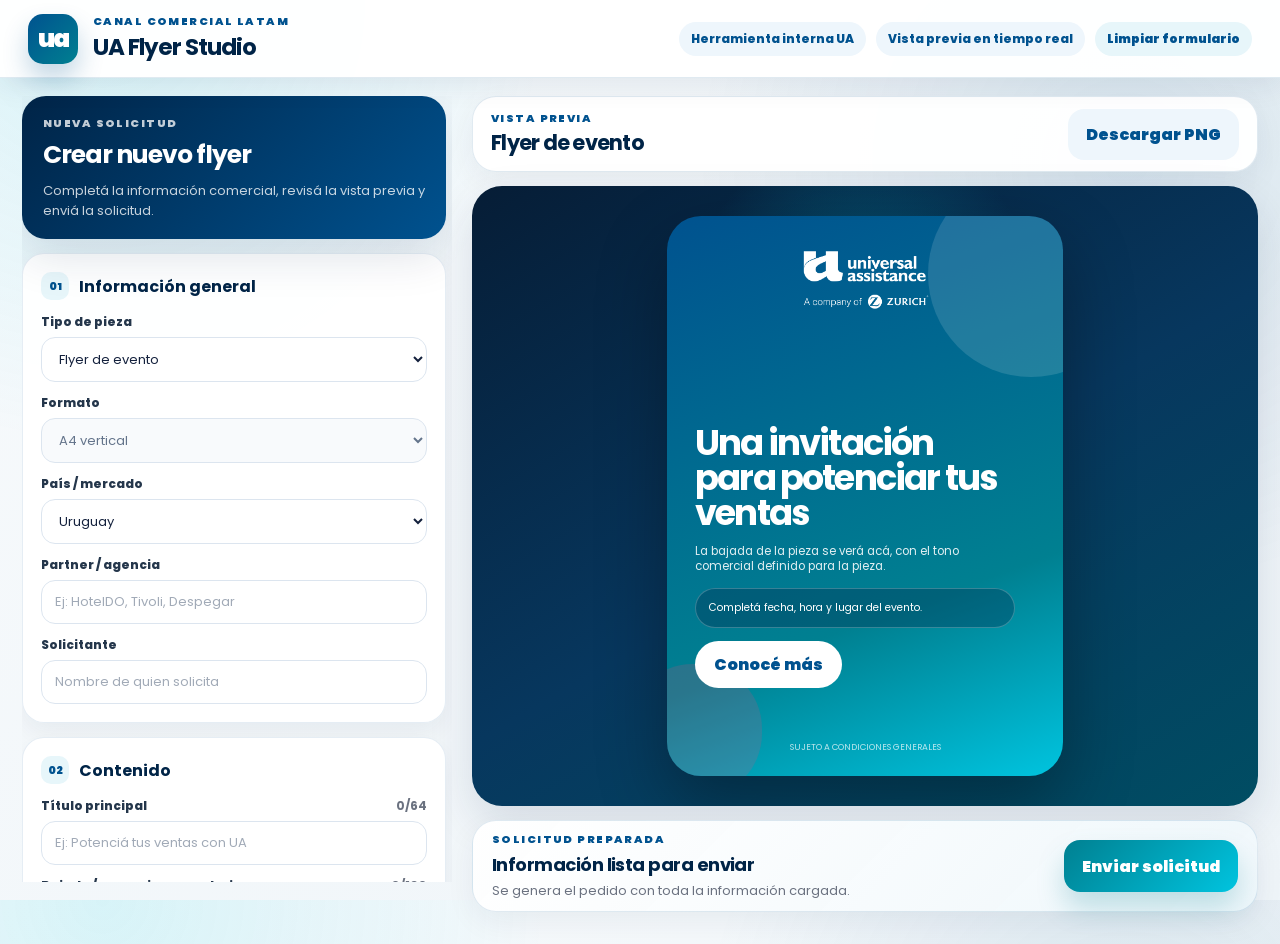
==== index.html @ 82ed6296 "Implement partner logo mode selection feature Added partner logo mode selection and functionality." ====
<!DOCTYPE html>
<html lang="es">
<head>
  <meta charset="UTF-8" />
  <meta name="viewport" content="width=device-width, initial-scale=1.0" />
  <title>UA Flyer Studio</title>
  <style>
    @import url('https://fonts.googleapis.com/css2?family=Poppins:wght@400;500;600;700;800;900&display=swap');

    :root{
      --ua-blue:#00528F;
      --ua-dark:#002447;
      --ua-teal:#008091;
      --ua-cyan:#00C4DF;
      --ua-pink:#ff436e;
      --bg:#F4F7FB;
      --card:#FFFFFF;
      --text:#14213D;
      --muted:#6B7280;
      --border:#DCE5EF;
      --shadow:0 18px 45px rgba(0,36,71,.12);
    }

    *{box-sizing:border-box;margin:0;padding:0;}
    html,body{height:100%;}
    body{
      overflow:auto;
      font-family:"Poppins",system-ui,-apple-system,BlinkMacSystemFont,"Segoe UI",sans-serif;
      color:var(--text);
      background:
        radial-gradient(circle at 8% 0%, rgba(0,196,223,.13), transparent 30%),
        radial-gradient(circle at 88% 18%, rgba(0,82,143,.11), transparent 32%),
        linear-gradient(135deg,#f7fafc 0%,#eef4f8 100%);
    }

    button,input,select,textarea{font:inherit;}
    button{cursor:pointer;}

    .app-shell{min-height:100vh;}

    .topbar{
      height:78px;
      padding:0 28px;
      background:rgba(255,255,255,.96);
      border-bottom:1px solid rgba(0,82,143,.12);
      display:flex;
      align-items:center;
      justify-content:space-between;
      gap:20px;
      box-shadow:0 8px 28px rgba(0,36,71,.08);
      position:sticky;
      top:0;
      z-index:20;
    }

    .brand{
      display:flex;
      gap:15px;
      align-items:center;
    }

    .brand-mark{
      width:50px;
      height:50px;
      border-radius:15px;
      background:linear-gradient(135deg,var(--ua-blue),var(--ua-teal));
      color:white;
      display:grid;
      place-items:center;
      font-size:25px;
      font-weight:900;
      letter-spacing:-2px;
      text-transform:lowercase;
      box-shadow:0 14px 26px rgba(0,82,143,.24);
    }

    .eyebrow{
      color:var(--ua-blue);
      font-size:11px;
      text-transform:uppercase;
      letter-spacing:.13em;
      font-weight:900;
    }

    h1{
      font-size:23px;
      letter-spacing:-.045em;
      color:var(--ua-dark);
    }

    .topbar-meta{
      display:flex;
      gap:10px;
      align-items:center;
      flex-wrap:wrap;
      justify-content:flex-end;
    }

    .topbar-meta span{
      padding:8px 12px;
      border-radius:999px;
      background:#EEF6FC;
      color:var(--ua-blue);
      font-size:12px;
      font-weight:800;
    }

    .mini-button{
      border:none;
      padding:8px 12px;
      border-radius:999px;
      background:#E7F6FA;
      color:var(--ua-blue);
      font-size:12px;
      font-weight:900;
      transition:.18s ease;
    }

    .mini-button:hover{
      background:#D8F1F8;
      transform:translateY(-1px);
    }


    .workspace{
      min-height:calc(100vh - 78px);
      max-width:none;
      padding:18px 22px;
      display:grid;
      grid-template-columns:430px minmax(620px,1fr);
      gap:20px;
      overflow:visible;
      align-items:start;
    }

    .form-panel{
      min-height:0;
      height:calc(100vh - 114px);
      overflow-y:auto;
      padding-right:6px;
      position:sticky;
      top:96px;
    }

    .form-panel::-webkit-scrollbar,
    .canvas-wrap::-webkit-scrollbar,
    .result-box::-webkit-scrollbar{width:8px;}

    .form-panel::-webkit-scrollbar-thumb,
    .canvas-wrap::-webkit-scrollbar-thumb,
    .result-box::-webkit-scrollbar-thumb{
      background:rgba(0,82,143,.28);
      border-radius:999px;
    }

    .panel-title{
      position:sticky;
      top:0;
      z-index:5;
      padding:19px 21px;
      border-radius:24px;
      margin-bottom:14px;
      background:linear-gradient(135deg,var(--ua-dark),var(--ua-blue));
      color:white;
      box-shadow:var(--shadow);
    }

    .panel-title .eyebrow{color:rgba(255,255,255,.76);}
    .panel-title h2{margin-top:4px;font-size:25px;letter-spacing:-.04em;}
    .panel-title p:last-child{
      margin-top:7px;
      color:rgba(255,255,255,.78);
      font-size:13px;
      line-height:1.5;
    }

    .section-card{
      margin-bottom:14px;
      padding:18px;
      background:rgba(255,255,255,.94);
      border:1px solid rgba(0,82,143,.10);
      border-radius:22px;
      box-shadow:0 10px 26px rgba(0,36,71,.06);
    }

    .section-heading{
      display:flex;
      align-items:center;
      gap:10px;
      margin-bottom:13px;
    }

    .section-heading span{
      width:28px;
      height:28px;
      border-radius:10px;
      display:grid;
      place-items:center;
      background:#E7F6FA;
      color:var(--ua-blue);
      font-size:11px;
      font-weight:900;
    }

    .section-heading h3{
      font-size:16px;
      color:var(--ua-dark);
    }

    label{
      display:flex;
      align-items:center;
      justify-content:space-between;
      gap:10px;
      margin:12px 0 6px;
      color:#24364B;
      font-size:12px;
      font-weight:800;
    }

    label span{
      color:var(--muted);
      font-weight:700;
    }

    input,select,textarea{
      width:100%;
      min-height:44px;
      padding:11px 13px;
      border:1px solid var(--border);
      border-radius:14px;
      background:white;
      color:var(--text);
      outline:none;
      font-size:13px;
      transition:.18s ease;
    }

    input::placeholder,textarea::placeholder{color:#A1AAB7;}

    input:focus,select:focus,textarea:focus{
      border-color:var(--ua-cyan);
      box-shadow:0 0 0 4px rgba(0,196,223,.14);
    }

    textarea{
      resize:vertical;
      min-height:86px;
    }

    .dynamic-fields [data-group]{display:none;}
    .dynamic-fields [data-group].active{display:block;}

    .preview-panel{
      min-height:0;
      height:auto;
      overflow:visible;
      display:grid;
      grid-template-rows:76px minmax(620px, auto) 92px auto;
      gap:14px;
    }

    .preview-toolbar,.submit-card{
      background:rgba(255,255,255,.96);
      border:1px solid rgba(0,82,143,.12);
      border-radius:24px;
      box-shadow:0 10px 30px rgba(0,36,71,.06);
      display:flex;
      align-items:center;
      justify-content:space-between;
      gap:16px;
    }

    .preview-toolbar{
      height:76px;
      padding:15px 18px;
    }

    .preview-toolbar h2{
      font-size:21px;
      color:var(--ua-dark);
      letter-spacing:-.035em;
    }

    .ghost-button,.primary-button{
      border:none;
      border-radius:16px;
      padding:13px 18px;
      font-weight:900;
      transition:.18s ease;
    }

    .ghost-button{
      background:#EEF6FC;
      color:var(--ua-blue);
    }

    .ghost-button:hover{background:#DDF1FB;}

    .canvas-wrap{
      min-height:620px;
      height:620px;
      overflow:hidden;
      padding:20px;
      border-radius:30px;
      display:grid;
      place-items:center;
      background:
        radial-gradient(circle at 50% 20%, rgba(0,196,223,.32), transparent 28%),
        linear-gradient(150deg,#061d36 0%,#07375e 52%,#004d63 100%);
      box-shadow:var(--shadow);
    }

    .flyer-canvas{
      position:relative;
      height:560px;
      max-height:calc(100vh - 250px);
      min-height:520px;
      max-width:100%;
      width:auto;
      aspect-ratio:1080 / 1530;
      border-radius:34px;
      overflow:hidden;
      isolation:isolate;
      color:white;
      background:linear-gradient(160deg,#00528F 0%,#008091 68%,#00C4DF 100%);
      box-shadow:0 28px 70px rgba(0,0,0,.32);
      margin:auto;
    }

    .flyer-canvas::before{
      content:"";
      position:absolute;
      width:52%;
      aspect-ratio:1;
      border-radius:50%;
      right:-18%;
      top:-8%;
      background:rgba(255,255,255,.13);
      z-index:-1;
    }

    .flyer-canvas::after{
      content:"";
      position:absolute;
      width:34%;
      aspect-ratio:1;
      border-radius:48%;
      left:-10%;
      bottom:-4%;
      background:rgba(255,67,110,.16);
      z-index:-1;
    }

    .flyer-bg{
      position:absolute;
      inset:0;
      background-size:cover;
      background-position:center;
      opacity:.2;
      mix-blend-mode:screen;
    }

    .ua-logo-img{
      position:absolute;
      top:5.2%;
      left:50%;
      transform:translateX(-50%);
      width:34% !important;
      max-width:205px !important;
      min-width:128px;
      height:auto !important;
      object-fit:contain;
      z-index:3;
      display:block;
    }

    .flyer-has-partner .ua-logo-img{
      left:6%;
      transform:none;
      width:30% !important;
      max-width:176px !important;
      min-width:112px;
    }

    .ua-wordmark-fallback{
      display:none;
      position:absolute;
      top:5.5%;
      left:50%;
      transform:translateX(-50%);
      font-size:20px;
      line-height:.86;
      letter-spacing:-.05em;
      font-weight:800;
      text-transform:lowercase;
      z-index:3;
    }

    .flyer-has-partner .ua-wordmark-fallback{
      left:6%;
      transform:none;
    }

    .brand-divider{
      position:absolute;
      top:5.8%;
      left:50%;
      width:1px;
      height:50px;
      background:rgba(255,255,255,.42);
      z-index:4;
    }

    .partner-badge{
      display:none;
      position:absolute;
      top:5.9%;
      right:6%;
      max-width:28%;
      padding:9px 13px;
      border-radius:999px;
      background:rgba(255,255,255,.16);
      border:1px solid rgba(255,255,255,.26);
      color:white;
      font-size:11px;
      font-weight:900;
      text-transform:uppercase;
      letter-spacing:.08em;
      overflow:hidden;
      text-overflow:ellipsis;
      white-space:nowrap;
      z-index:3;
    }

    .partner-logo{
      position:absolute;
      top:5.2%;
      right:6%;
      width:28%;
      max-width:165px;
      height:56px;
      object-fit:contain;
      border:1px solid rgba(255,255,255,.34);
      box-shadow:0 12px 26px rgba(0,0,0,.22);
      padding:10px 14px;
      border-radius:18px;
      z-index:4;
    }

    .partner-logo.mode-claro{
      background:rgba(255,255,255,.94);
      border-color:rgba(255,255,255,.70);
    }

    .partner-logo.mode-oscuro{
      background:linear-gradient(135deg, rgba(0,36,71,.78), rgba(0,128,145,.46));
      border-color:rgba(255,255,255,.34);
    }

    .partner-logo.mode-sin-fondo{
      background:transparent;
      border-color:transparent;
      box-shadow:none;
      padding:0;
    }

    .hidden{display:none !important;}

    .flyer-content{
      position:absolute;
      left:7%;
      right:7%;
      top:35%;
      bottom:auto;
      display:flex;
      flex-direction:column;
      gap:13px;
      z-index:3;
    }

    .market{
      display:none;
    }

    .flyer-content h2{
      max-width:94%;
      font-size:clamp(30px,2.75vw,43px);
      line-height:1;
      letter-spacing:-.052em;
      overflow-wrap:anywhere;
      word-break:break-word;
      hyphens:none;
      display:-webkit-box;
      -webkit-line-clamp:5;
      -webkit-box-orient:vertical;
      overflow:hidden;
    }

    .flyer-title-long .flyer-content h2{
      font-size:clamp(25px,2.25vw,35px);
      line-height:1.02;
      -webkit-line-clamp:6;
    }

    .flyer-title-xlong .flyer-content h2{
      font-size:clamp(22px,1.95vw,30px);
      line-height:1.04;
      -webkit-line-clamp:7;
    }

    .flyer-content p{
      max-width:92%;
      color:rgba(255,255,255,.88);
      font-size:clamp(11px,.9vw,14px);
      line-height:1.35;
      overflow-wrap:anywhere;
      word-break:break-word;
      hyphens:none;
      display:-webkit-box;
      -webkit-line-clamp:3;
      -webkit-box-orient:vertical;
      overflow:hidden;
    }

    .details-box{
      max-width:94%;
      padding:11px 13px;
      border-radius:20px;
      background:rgba(0,36,71,.32);
      border:1px solid rgba(255,255,255,.22);
      color:white;
      font-size:clamp(10px,.82vw,12px);
      line-height:1.55;
      overflow-wrap:anywhere;
      word-break:break-word;
    }

    .flyer-content button{
      align-self:flex-start;
      border:none;
      border-radius:999px;
      padding:11px 19px;
      background:white;
      color:var(--ua-blue);
      font-weight:900;
    }

    .flyer-content button.hidden-cta{
      display:none;
    }

    .flyer-content button.linked{
      box-shadow:0 12px 28px rgba(255,255,255,.16);
      cursor:pointer;
    }

    .legal{
      position:absolute;
      left:7%;
      right:7%;
      bottom:4%;
      color:rgba(255,255,255,.72);
      font-size:clamp(8px,.68vw,10px);
      line-height:1.35;
      text-align:center;
      z-index:3;
    }

    .submit-card{
      height:92px;
      padding:15px 19px;
      background:linear-gradient(135deg,rgba(255,255,255,.98),rgba(239,247,251,.96));
    }

    .submit-card h3{
      margin-top:3px;
      font-size:18px;
      letter-spacing:-.03em;
      color:var(--ua-dark);
    }

    .submit-card p:last-child{
      margin-top:3px;
      color:var(--muted);
      font-size:13px;
    }

    .primary-button{
      min-width:172px;
      height:52px;
      background:linear-gradient(135deg,var(--ua-teal),var(--ua-cyan));
      color:white;
      box-shadow:0 16px 28px rgba(0,128,145,.22);
    }

    .primary-button:hover{transform:translateY(-1px);}

    .result-box{
      max-height:170px;
      overflow:auto;
      background:#ECFDF3;
      border:1px solid #ABEFC6;
      color:#067647;
      border-radius:22px;
      padding:16px;
      font-weight:700;
      line-height:1.5;
    }

    .result-box code{
      display:block;
      margin-top:10px;
      padding:12px;
      border:1px solid #DCE5EF;
      border-radius:14px;
      background:white;
      color:#24364B;
      font-size:12px;
      overflow:auto;
    }


    .check-row{
      justify-content:flex-start;
      gap:10px;
      padding:11px 12px;
      border:1px solid var(--border);
      border-radius:14px;
      background:#FFFFFF;
      margin-top:10px;
      cursor:pointer;
    }

    .check-row input{
      width:18px;
      min-height:18px;
      height:18px;
      accent-color:var(--ua-teal);
    }

    .check-row span{
      color:#24364B;
      font-weight:800;
      font-size:12px;
      text-transform:none;
      letter-spacing:0;
    }

    .qr-preview{
      position:absolute;
      right:7%;
      bottom:10%;
      width:21%;
      max-width:98px;
      aspect-ratio:1;
      background:#FFFFFF;
      border-radius:16px;
      padding:8px;
      box-shadow:0 12px 26px rgba(0,0,0,.22);
      z-index:5;
    }

    .flyer-has-qr .details-box{
      max-width:66%;
    }

    .flyer-has-qr .legal{
      right:30%;
    }

    .helper-text{
      margin:-2px 0 12px;
      color:var(--muted);
      font-size:12px;
      line-height:1.45;
      font-weight:600;
    }

    @media (max-width:1220px){
      .preview-panel{
        grid-template-rows:76px minmax(580px, auto) 92px auto;
      }

      .canvas-wrap{
        min-height:580px;
        height:580px;
      }

      .flyer-canvas{
        height:530px;
        min-height:500px;
      }
    }

    @media (max-width:1220px){
      .workspace{
        grid-template-columns:390px minmax(560px,1fr);
        padding:14px;
        gap:14px;
      }

      .flyer-canvas{width:min(520px,50vw);}

      .section-card{padding:15px;}
      .topbar-meta{display:none;}
    }

    @media (max-width:950px){
      body{overflow:auto;}
      .app-shell{height:auto;}

      .topbar{
        height:auto;
        padding:18px;
        align-items:flex-start;
        flex-direction:column;
      }

      .workspace{
        height:auto;
        overflow:visible;
        grid-template-columns:1fr;
        padding:14px;
      }

      .form-panel,.preview-panel{
        height:auto;
        overflow:visible;
        position:static;
      }

      .preview-panel{
        display:flex;
        flex-direction:column;
      }

      .canvas-wrap{min-height:640px;}
      .flyer-canvas{width:min(520px,92vw);}
    }
  
    /* Fix v3.8 */
    select#formato{
      pointer-events:none;
      background:#F8FAFC;
      color:#64748B;
    }

    #ctaCustomWrap{
      margin-top:8px;
    }

  </style>
</head>

<body>
  <div class="app-shell">
    <header class="topbar">
      <div class="brand">
        <div class="brand-mark">ua</div>
        <div>
          <p class="eyebrow">Canal Comercial LATAM</p>
          <h1>UA Flyer Studio</h1>
        </div>
      </div>

      <div class="topbar-meta">
        <span>Herramienta interna UA</span>
        <span>Vista previa en tiempo real</span>
        <button class="mini-button" id="clearBtn" type="button">Limpiar formulario</button>
      </div>

      <span id="statusText" style="display:none;">Borrador</span>
    </header>

    <main class="workspace">
      <section class="form-panel">
        <div class="panel-title">
          <p class="eyebrow">Nueva solicitud</p>
          <h2>Crear nuevo flyer</h2>
          <p>Completá la información comercial, revisá la vista previa y enviá la solicitud.</p>
        </div>

        <form id="requestForm">
          <div class="section-card">
            <div class="section-heading">
              <span>01</span>
              <h3>Información general</h3>
            </div>

            <label for="tipo">Tipo de pieza</label>
            <select id="tipo" name="tipo">
              <option value="evento">Flyer de evento</option>
              <option value="producto">Flyer de producto</option>
              <option value="conmemorativo">Pieza conmemorativa</option>
              <option value="otro">Otro tipo de pieza</option>
            </select>

            <label for="formato">Formato</label>
            <select id="formato" name="formato">
              <option value="a4" selected>A4 vertical</option>
            </select>

            <label for="pais">País / mercado</label>
            <select id="pais" name="pais">
              <option>Uruguay</option>
              <option>Paraguay</option>
              <option>Ecuador</option>
              <option>República Dominicana</option>
              <option>El Salvador</option>
              <option>Bolivia</option>
              <option>Costa Rica</option>
              <option>Guatemala</option>
              <option>Honduras</option>
              <option>Nicaragua</option>
              <option>Perú</option>
            </select>

            <label for="partner">Partner / agencia</label>
            <input id="partner" name="partner" type="text" placeholder="Ej: HotelDO, Tivoli, Despegar" />

            <label for="solicitante">Solicitante</label>
            <input id="solicitante" name="solicitante" type="text" placeholder="Nombre de quien solicita" />
          </div>

          <div class="section-card">
            <div class="section-heading">
              <span>02</span>
              <h3>Contenido</h3>
            </div>

            <label for="titulo">Título principal <span id="tituloCount">0/64</span></label>
            <input id="titulo" name="titulo" type="text" maxlength="90" placeholder="Ej: Potenciá tus ventas con UA" />

            <label for="bajada">Bajada / mensaje secundario <span id="bajadaCount">0/130</span></label>
            <textarea id="bajada" name="bajada" rows="4" maxlength="130" placeholder="Ej: Soluciones de asistencia al viajero pensadas para cada pasajero."></textarea>

            <label for="ctaTipo">CTA</label>
            <select id="ctaTipo" name="ctaTipo">
              <option value="Conocé más">Conocé más</option>
              <option value="Reservá tu lugar">Reservá tu lugar</option>
              <option value="Solicitá más info">Solicitá más info</option>
              <option value="Cotizá ahora">Cotizá ahora</option>
              <option value="Ver productos">Ver productos</option>
              <option value="Sin CTA">Sin CTA</option>
              <option value="otro">Otro CTA</option>
            </select>

            <div id="ctaCustomWrap" class="hidden">
              <label for="cta">CTA personalizado</label>
              <input id="cta" name="cta" type="text" placeholder="Escribí el CTA exacto" />
            </div>

            <div id="ctaLinkWrap">
              <label for="ctaLink">Link del CTA</label>
              <input id="ctaLink" name="ctaLink" type="url" placeholder="https://..." />
            </div>

            <label for="objetivo">Objetivo de la pieza</label>
            <textarea id="objetivo" name="objetivo" rows="3" placeholder="Ej: Comunicar una capacitación para agencias."></textarea>
          </div>

          <div class="section-card dynamic-fields" id="dynamicFields">
            <div class="section-heading">
              <span>03</span>
              <h3>Datos específicos</h3>
            </div>

            <div data-group="evento">
              <label for="fechaEvento">Fecha del evento</label>
              <input id="fechaEvento" name="fechaEvento" type="text" placeholder="Ej: Martes 7/7" />

              <label for="horaEvento">Hora</label>
              <input id="horaEvento" name="horaEvento" type="text" placeholder="Ej: 9.30 hs" />

              <label for="lugarEvento">Lugar / modalidad</label>
              <input id="lugarEvento" name="lugarEvento" type="text" placeholder="Ej: Online / Applebee's Zona 10" />
            </div>

            <div data-group="producto">
              <label for="producto">Producto a comunicar</label>
              <input id="producto" name="producto" type="text" placeholder="Ej: Anual Multiviaje, Platinum, Maximum" />

              <label for="beneficio1">Beneficio 1</label>
              <input id="beneficio1" name="beneficio1" type="text" placeholder="Ej: Cobertura internacional" />

              <label for="beneficio2">Beneficio 2</label>
              <input id="beneficio2" name="beneficio2" type="text" placeholder="Ej: Asistencia 24/7" />

              <label for="beneficio3">Beneficio 3</label>
              <input id="beneficio3" name="beneficio3" type="text" placeholder="Ej: Respaldo antes y durante el viaje" />
            </div>

            <div data-group="conmemorativo">
              <label for="dia">Día / efeméride</label>
              <input id="dia" name="dia" type="text" placeholder="Ej: Día del Agente de Viajes" />

              <label for="motivo">Motivo</label>
              <textarea id="motivo" name="motivo" rows="3" placeholder="Ej: Mensaje institucional de saludo y reconocimiento."></textarea>
            </div>

            <div data-group="otro">
              <label for="tipoOtro">¿Qué pieza necesita?</label>
              <input id="tipoOtro" name="tipoOtro" type="text" placeholder="Ej: banner, placa, aviso interno, mail header" />

              <label for="detalleOtro">Detalle del pedido</label>
              <textarea id="detalleOtro" name="detalleOtro" rows="3" placeholder="Contá brevemente qué necesitás comunicar."></textarea>
            </div>
          </div>

          <div class="section-card hidden" id="qrSection">
            <div class="section-heading">
              <span>04</span>
              <h3>QR opcional</h3>
            </div>

            <p class="helper-text">Usalo cuando el flyer no lleve botón de CTA.</p>

            <label for="qrLink">Link para generar QR</label>
            <input id="qrLink" name="qrLink" type="url" placeholder="https://..." />

            <label class="check-row" for="usarQr">
              <input id="usarQr" name="usarQr" type="checkbox" />
              <span>Mostrar QR en el flyer</span>
            </label>
          </div>

          <div class="section-card">
            <div class="section-heading">
              <span>05</span>
              <h3>Assets opcionales</h3>
            </div>

            <label for="logoPartner">Logo partner</label>
            <input id="logoPartner" name="logoPartner" type="file" accept="image/*" />

            <label for="partnerLogoMode">Fondo del logo partner</label>
            <select id="partnerLogoMode" name="partnerLogoMode">
              <option value="claro" selected>Claro, para logos en color</option>
              <option value="oscuro">Oscuro, para logos blancos</option>
              <option value="sin-fondo">Sin fondo</option>
            </select>

            <label for="imagenFondo">Imagen / fondo opcional</label>
            <input id="imagenFondo" name="imagenFondo" type="file" accept="image/*" />
          </div>
        </form>
      </section>

      <section class="preview-panel">
        <div class="preview-toolbar">
          <div>
            <p class="eyebrow">Vista previa</p>
            <h2 id="previewName">Flyer de evento</h2>
          </div>

          <button class="ghost-button" id="downloadPngBtn" type="button">Descargar PNG</button>
        </div>

        <div class="canvas-wrap">
          <article class="flyer-canvas" id="flyerCanvas">
            <div class="flyer-bg" id="flyerBg"></div>

            <img
              class="ua-logo-img"
              src="UA%20Logo_Zurich%20-%20Blanco%20(4).png"
              alt="Universal Assistance"
              onerror="this.style.display='none';document.querySelector('.ua-wordmark-fallback').style.display='block';"
            />

            <div class="ua-wordmark-fallback">universal<br><strong>assistance</strong></div>

            <div class="brand-divider hidden" id="brandDivider"></div>
            <div class="partner-badge" id="partnerBadge">Partner</div>
            <img id="partnerLogoPreview" class="partner-logo hidden" alt="Logo partner" />

            <div class="flyer-content">
              <p class="market" id="marketPreview">Uruguay</p>
              <h2 id="titlePreview">Título del flyer</h2>
              <p id="subtitlePreview">La bajada de la pieza se verá acá, con el tono comercial adaptado al país.</p>
              <div class="details-box" id="detailsPreview">Completá los datos específicos para verlos acá.</div>
              <button id="ctaPreview" type="button">CTA</button>
            </div>

            <img id="qrPreview" class="qr-preview hidden" alt="QR del CTA" />
            <p class="legal" id="legalPreview">SUJETO A CONDICIONES GENERALES</p>
          </article>
        </div>

        <div class="submit-card">
          <div>
            <p class="eyebrow">Solicitud preparada</p>
            <h3 id="submitTitle">Información lista para enviar</h3>
            <p id="submitDescription">Se genera el pedido con toda la información cargada.</p>
          </div>

          <button class="primary-button" id="sendBtn" type="button">Enviar solicitud</button>
        </div>

        <div class="result-box hidden" id="resultBox"></div>
      </section>
    </main>
  </div>

  <script>
    const fields = {
      tipo: document.getElementById("tipo"),
      formato: document.getElementById("formato"),
      pais: document.getElementById("pais"),
      partner: document.getElementById("partner"),
      solicitante: document.getElementById("solicitante"),
      titulo: document.getElementById("titulo"),
      bajada: document.getElementById("bajada"),
      ctaTipo: document.getElementById("ctaTipo"),
      cta: document.getElementById("cta"),
      ctaCustomWrap: document.getElementById("ctaCustomWrap"),
      ctaLink: document.getElementById("ctaLink"),
      qrLink: document.getElementById("qrLink"),
      usarQr: document.getElementById("usarQr"),
      objetivo: document.getElementById("objetivo"),
      fechaEvento: document.getElementById("fechaEvento"),
      horaEvento: document.getElementById("horaEvento"),
      lugarEvento: document.getElementById("lugarEvento"),
      producto: document.getElementById("producto"),
      beneficio1: document.getElementById("beneficio1"),
      beneficio2: document.getElementById("beneficio2"),
      beneficio3: document.getElementById("beneficio3"),
      dia: document.getElementById("dia"),
      motivo: document.getElementById("motivo"),
      tipoOtro: document.getElementById("tipoOtro"),
      detalleOtro: document.getElementById("detalleOtro"),
      logoPartner: document.getElementById("logoPartner"),
      partnerLogoMode: document.getElementById("partnerLogoMode"),
      imagenFondo: document.getElementById("imagenFondo"),
    };

    const preview = {
      name: document.getElementById("previewName"),
      market: document.getElementById("marketPreview"),
      partnerBadge: document.getElementById("partnerBadge"),
      partnerLogo: document.getElementById("partnerLogoPreview"),
      brandDivider: document.getElementById("brandDivider"),
      bg: document.getElementById("flyerBg"),
      title: document.getElementById("titlePreview"),
      subtitle: document.getElementById("subtitlePreview"),
      cta: document.getElementById("ctaPreview"),
      details: document.getElementById("detailsPreview"),
      canvas: document.getElementById("flyerCanvas"),
      qr: document.getElementById("qrPreview"),
    };

    const resultBox = document.getElementById("resultBox");
    const sendBtn = document.getElementById("sendBtn");
    const downloadPngBtn = document.getElementById("downloadPngBtn");
    const clearBtn = document.getElementById("clearBtn");
    const tituloCount = document.getElementById("tituloCount");
    const bajadaCount = document.getElementById("bajadaCount");

    const typeLabels = {
      evento: "Flyer de evento",
      producto: "Flyer de producto",
      conmemorativo: "Pieza conmemorativa",
      otro: "Otro tipo de pieza",
    };

    function normalizeParam(value) {
      return value ? decodeURIComponent(value.replace(/\+/g, " ")) : "";
    }

    function loadFromUrl() {
      const params = new URLSearchParams(window.location.search);

      const map = {
        template: "tipo",
        tipo: "tipo",
        formato: "formato",
        pais: "pais",
        partner: "partner",
        solicitante: "solicitante",
        titulo: "titulo",
        title: "titulo",
        bajada: "bajada",
        copy: "bajada",
        cta: "cta",
        ctaTipo: "ctaTipo",
        ctaLink: "ctaLink",
        qrLink: "qrLink",
        partnerLogoMode: "partnerLogoMode",
        objetivo: "objetivo",
        fecha: "fechaEvento",
        date: "fechaEvento",
        hora: "horaEvento",
        time: "horaEvento",
        lugar: "lugarEvento",
        place: "lugarEvento",
        producto: "producto",
        beneficio1: "beneficio1",
        b1: "beneficio1",
        beneficio2: "beneficio2",
        b2: "beneficio2",
        beneficio3: "beneficio3",
        b3: "beneficio3",
        dia: "dia",
        motivo: "motivo",
        tipoOtro: "tipoOtro",
        detalleOtro: "detalleOtro",
      };

      params.forEach((value, key) => {
        const fieldName = map[key];
        if (!fieldName || !fields[fieldName]) return;
        const cleanValue = normalizeParam(value);

        if (fieldName === "tipo") {
          fields[fieldName].value = cleanValue.toLowerCase();
        } else if (fieldName === "formato") {
          fields[fieldName].value = "a4";
        } else {
          fields[fieldName].value = cleanValue;
        }
      });
    }

    function updateDynamicFields() {
      document.querySelectorAll("[data-group]").forEach((group) => {
        group.classList.toggle("active", group.dataset.group === fields.tipo.value);
      });
    }

    function updateCounters() {
      tituloCount.textContent = `${fields.titulo.value.length}/64`;
      bajadaCount.textContent = `${fields.bajada.value.length}/130`;

      tituloCount.style.color = fields.titulo.value.length > 64 ? "#ff436e" : "#6B7280";
      bajadaCount.style.color = fields.bajada.value.length > 130 ? "#ff436e" : "#6B7280";
    }

    function getDetailsText() {
      const tipo = fields.tipo.value;

      if (tipo === "evento") {
        const parts = [
          fields.fechaEvento.value && `Fecha: ${fields.fechaEvento.value}`,
          fields.horaEvento.value && `Hora: ${fields.horaEvento.value}`,
          fields.lugarEvento.value && `Lugar: ${fields.lugarEvento.value}`,
        ].filter(Boolean);

        return parts.length ? parts.join(" · ") : "Completá fecha, hora y lugar del evento.";
      }

      if (tipo === "producto") {
        const benefits = [
          fields.producto.value && `Producto: ${fields.producto.value}`,
          fields.beneficio1.value,
          fields.beneficio2.value,
          fields.beneficio3.value,
        ].filter(Boolean);

        return benefits.length ? benefits.join(" · ") : "Completá producto y beneficios principales.";
      }

      if (tipo === "conmemorativo") {
        const parts = [
          fields.dia.value && `Día: ${fields.dia.value}`,
          fields.motivo.value,
        ].filter(Boolean);

        return parts.length ? parts.join(" · ") : "Completá día o motivo conmemorativo.";
      }

      const parts = [
        fields.tipoOtro.value && `Pieza: ${fields.tipoOtro.value}`,
        fields.detalleOtro.value,
      ].filter(Boolean);

      return parts.length ? parts.join(" · ") : "Completá el detalle del pedido.";
    }

    function adaptDefaultTitle() {
      const tipo = fields.tipo.value;
      const pais = fields.pais.value;

      if (fields.titulo.value.trim()) return fields.titulo.value;
      if (tipo === "evento") return "Una invitación para potenciar tus ventas";
      if (tipo === "producto") return "Soluciones para viajar con respaldo";
      if (tipo === "conmemorativo") return "Un mensaje para seguir viajando juntos";
      return "Nueva pieza comercial UA";
    }

    function getCtaText() {
      const selected = fields.ctaTipo.value;

      if (selected === "Sin CTA") return "";
      if (selected === "otro") return fields.cta.value.trim();

      return selected || "Conocé más";
    }

    function normalizeUrl(url) {
      const clean = String(url || "").trim();
      if (!clean) return "";
      if (/^https?:\/\//i.test(clean)) return clean;
      return `https://${clean}`;
    }

    function getQrUrl() {
      const url = normalizeUrl(fields.qrLink.value);
      if (fields.ctaTipo.value !== "Sin CTA") return "";
      if (!url || !fields.usarQr.checked) return "";
      return `https://quickchart.io/qr?text=${encodeURIComponent(url)}&size=260&margin=1`;
    }

    function updatePreview() {
      const tipo = fields.tipo.value;
      const partner = fields.partner.value.trim() || "Partner";
      const titulo = adaptDefaultTitle();
      const bajada = fields.bajada.value.trim() || "La bajada de la pieza se verá acá, con el tono comercial definido para la pieza.";
      const cta = getCtaText();

      fields.ctaCustomWrap.classList.toggle("hidden", fields.ctaTipo.value !== "otro");
      document.getElementById("ctaLinkWrap").classList.toggle("hidden", fields.ctaTipo.value === "Sin CTA");
      document.getElementById("qrSection").classList.toggle("hidden", fields.ctaTipo.value !== "Sin CTA");

      if (fields.ctaTipo.value !== "Sin CTA") {
        fields.usarQr.checked = false;
      }

      const qrUrl = getQrUrl();

      applyPartnerLogoMode();

      preview.name.textContent = typeLabels[tipo];
      preview.market.textContent = "";
      preview.partnerBadge.textContent = partner;
      preview.title.textContent = titulo;
      preview.subtitle.textContent = bajada;
      preview.cta.textContent = cta || "";
      preview.cta.classList.toggle("hidden-cta", !cta);
      preview.cta.classList.toggle("linked", !!cta && !!normalizeUrl(fields.ctaLink.value));
      preview.details.textContent = getDetailsText();

      preview.canvas.classList.toggle("flyer-title-long", titulo.length > 48);
      preview.canvas.classList.toggle("flyer-title-xlong", titulo.length > 72 || /\S{18,}/.test(titulo));

      if (qrUrl) {
        preview.qr.src = qrUrl;
        preview.qr.classList.remove("hidden");
        preview.canvas.classList.add("flyer-has-qr");
      } else {
        preview.qr.classList.add("hidden");
        preview.qr.removeAttribute("src");
        preview.canvas.classList.remove("flyer-has-qr");
      }

      updateDynamicFields();
      updateCounters();
    }

    function getRequestData() {
      return {
        tipo: fields.tipo.value,
        formato: "A4 vertical",
        pais: fields.pais.value,
        partner: fields.partner.value,
        partnerLogoMode: fields.partnerLogoMode.value,
        solicitante: fields.solicitante.value,
        titulo: fields.titulo.value,
        bajada: fields.bajada.value,
        cta: getCtaText(),
        ctaLink: fields.ctaLink.value,
        qrLink: fields.qrLink.value,
        agregarQr: fields.usarQr.checked && fields.ctaTipo.value === "Sin CTA",
        objetivo: fields.objetivo.value,
        evento: {
          fecha: fields.fechaEvento.value,
          hora: fields.horaEvento.value,
          lugar: fields.lugarEvento.value,
        },
        producto: {
          nombre: fields.producto.value,
          beneficio1: fields.beneficio1.value,
          beneficio2: fields.beneficio2.value,
          beneficio3: fields.beneficio3.value,
        },
        conmemorativo: {
          dia: fields.dia.value,
          motivo: fields.motivo.value,
        },
        otro: {
          tipo: fields.tipoOtro.value,
          detalle: fields.detalleOtro.value,
        },
        creadoEn: new Date().toISOString(),
      };
    }

    function validateRequest(data) {
      const required = [
        ["país", data.pais],
        ["tipo de pieza", data.tipo],
        ["título", data.titulo],
        ["bajada", data.bajada],
      ];

      const missing = required.filter(([, value]) => !String(value || "").trim());
      return missing.length ? `Falta completar: ${missing.map(([label]) => label).join(", ")}.` : "";
    }

    function simulateSend() {
      const data = getRequestData();
      const error = validateRequest(data);
      resultBox.classList.remove("hidden");

      if (error) {
        resultBox.style.background = "#FFF1F3";
        resultBox.style.borderColor = "#FECDD6";
        resultBox.style.color = "#B42318";
        resultBox.innerHTML = `⚠️ ${error}`;
        return;
      }

      const requestId = `UA-${Date.now().toString().slice(-6)}`;
      const payload = { id: requestId, ...data };

      resultBox.style.background = "#ECFDF3";
      resultBox.style.borderColor = "#ABEFC6";
      resultBox.style.color = "#067647";
      resultBox.innerHTML = `
        ✅ Solicitud generada correctamente.<br>
        N° de solicitud: <strong>${requestId}</strong>
        <code>${JSON.stringify(payload, null, 2)}</code>
      `;
    }

    function loadImage(src) {
      return new Promise((resolve, reject) => {
        const img = new Image();
        img.crossOrigin = "anonymous";
        img.onload = () => resolve(img);
        img.onerror = reject;
        img.src = src;
      });
    }

    function roundRect(ctx, x, y, w, h, r) {
      const radius = Math.min(r, w / 2, h / 2);
      ctx.beginPath();
      ctx.moveTo(x + radius, y);
      ctx.arcTo(x + w, y, x + w, y + h, radius);
      ctx.arcTo(x + w, y + h, x, y + h, radius);
      ctx.arcTo(x, y + h, x, y, radius);
      ctx.arcTo(x, y, x + w, y, radius);
      ctx.closePath();
    }

    function wrapLines(ctx, text, maxWidth) {
      const words = String(text || "").split(/\s+/).filter(Boolean);
      const lines = [];
      let line = "";

      function splitLongWord(word) {
        const parts = [];
        let chunk = "";
        [...word].forEach((char) => {
          const test = chunk + char;
          if (ctx.measureText(test).width > maxWidth && chunk) {
            parts.push(chunk);
            chunk = char;
          } else {
            chunk = test;
          }
        });
        if (chunk) parts.push(chunk);
        return parts;
      }

      words.forEach((word) => {
        const wordParts = ctx.measureText(word).width > maxWidth ? splitLongWord(word) : [word];

        wordParts.forEach((part) => {
          const testLine = line ? `${line} ${part}` : part;
          if (ctx.measureText(testLine).width > maxWidth && line) {
            lines.push(line);
            line = part;
          } else {
            line = testLine;
          }
        });
      });

      if (line) lines.push(line);
      return lines;
    }

    function drawWrappedText(ctx, text, x, y, maxWidth, lineHeight, maxLines) {
      const lines = wrapLines(ctx, text, maxWidth).slice(0, maxLines);
      lines.forEach((line, index) => ctx.fillText(line, x, y + index * lineHeight));
      return y + lines.length * lineHeight;
    }

    function drawCoverImage(ctx, img, x, y, w, h) {
      const scale = Math.max(w / img.width, h / img.height);
      const sw = w / scale;
      const sh = h / scale;
      const sx = (img.width - sw) / 2;
      const sy = (img.height - sh) / 2;
      ctx.drawImage(img, sx, sy, sw, sh, x, y, w, h);
    }

    async function downloadPng() {
      const data = getRequestData();
      const canvas = document.createElement("canvas");
      canvas.width = 1080;
      canvas.height = 1530;
      const ctx = canvas.getContext("2d");

      const bg = ctx.createLinearGradient(0, 0, 1080, 1530);
      bg.addColorStop(0, "#00528F");
      bg.addColorStop(0.68, "#008091");
      bg.addColorStop(1, "#00C4DF");
      ctx.fillStyle = bg;
      ctx.fillRect(0, 0, 1080, 1530);

      // Fondo opcional
      if (fields.imagenFondo.files && fields.imagenFondo.files[0]) {
        try {
          const imgUrl = URL.createObjectURL(fields.imagenFondo.files[0]);
          const bgImg = await loadImage(imgUrl);
          ctx.save();
          ctx.globalAlpha = 0.22;
          drawCoverImage(ctx, bgImg, 0, 0, 1080, 1530);
          ctx.restore();
          URL.revokeObjectURL(imgUrl);
        } catch(e) {}
      }

      // Elementos gráficos
      ctx.save();
      ctx.fillStyle = "rgba(255,255,255,.13)";
      ctx.beginPath();
      ctx.arc(925, 130, 250, 0, Math.PI * 2);
      ctx.fill();

      ctx.fillStyle = "rgba(255,67,110,.16)";
      ctx.beginPath();
      ctx.arc(20, 1420, 185, 0, Math.PI * 2);
      ctx.fill();
      ctx.restore();

      // Logo UA
      const hasPartnerLogoForLogo = !preview.partnerLogo.classList.contains("hidden") && preview.partnerLogo.src;
      try {
        const logo = await loadImage("UA%20Logo_Zurich%20-%20Blanco%20(4).png");
        const logoW = hasPartnerLogoForLogo ? 330 : 390;
        const logoH = logo.height * (logoW / logo.width);
        const logoX = hasPartnerLogoForLogo ? 72 : (1080 - logoW) / 2;
        ctx.drawImage(logo, logoX, 72, logoW, logoH);
      } catch(e) {
        ctx.fillStyle = "#FFFFFF";
        ctx.font = "900 46px Poppins, Arial";
        const x = hasPartnerLogoForLogo ? 72 : 420;
        ctx.fillText("universal", x, 105);
        ctx.fillText("assistance", x, 150);
      }

      // Partner
      if (!preview.partnerLogo.classList.contains("hidden") && preview.partnerLogo.src) {
        try {
          const pLogo = await loadImage(preview.partnerLogo.src);
          ctx.fillStyle = "rgba(255,255,255,.92)";
          roundRect(ctx, 820, 72, 185, 72, 22);
          ctx.fill();
          const maxW = 145;
          const maxH = 48;
          const ratio = Math.min(maxW / pLogo.width, maxH / pLogo.height);
          const w = pLogo.width * ratio;
          const h = pLogo.height * ratio;
          ctx.drawImage(pLogo, 820 + (185 - w) / 2, 72 + (72 - h) / 2, w, h);
        } catch(e) {}
      } else {
        ctx.fillStyle = "rgba(255,255,255,.16)";
        roundRect(ctx, 835, 80, 170, 48, 24);
        ctx.fill();
        ctx.strokeStyle = "rgba(255,255,255,.26)";
        ctx.stroke();
        ctx.fillStyle = "#FFFFFF";
        ctx.font = "900 18px Poppins, Arial";
        ctx.textAlign = "center";
        ctx.fillText((data.partner || "Partner").toUpperCase().slice(0, 16), 920, 111);
        ctx.textAlign = "left";
      }

      // Contenido
      ctx.fillStyle = "rgba(255,255,255,.2)";
      roundRect(ctx, 76, 565, 170, 54, 27);
      ctx.fill();
      ctx.strokeStyle = "rgba(255,255,255,.24)";
      ctx.stroke();
      ctx.fillStyle = "#FFFFFF";
      ctx.font = "900 22px Poppins, Arial";
      ctx.fillText((data.pais || "Mercado").toUpperCase(), 98, 600);

      ctx.fillStyle = "#FFFFFF";
      ctx.font = "900 76px Poppins, Arial";
      const title = fields.titulo.value.trim() || adaptDefaultTitle();
      let y = drawWrappedText(ctx, title, 76, 720, 780, 78, 4);

      ctx.fillStyle = "rgba(255,255,255,.88)";
      ctx.font = "500 29px Poppins, Arial";
      const bajada = fields.bajada.value.trim() || "La bajada de la pieza se verá acá, con el tono comercial definido para la pieza.";
      y = drawWrappedText(ctx, bajada, 76, y + 36, 815, 42, 4);

      const details = getDetailsText();
      ctx.fillStyle = "rgba(0,36,71,.32)";
      roundRect(ctx, 76, y + 32, 810, 70, 26);
      ctx.fill();
      ctx.strokeStyle = "rgba(255,255,255,.22)";
      ctx.stroke();
      ctx.fillStyle = "#FFFFFF";
      ctx.font = "700 22px Poppins, Arial";
      drawWrappedText(ctx, details, 102, y + 76, 750, 29, 2);

      // CTA
      const ctaText = getCtaText();
      if (ctaText) {
        ctx.fillStyle = "#FFFFFF";
        roundRect(ctx, 76, y + 125, 240, 70, 35);
        ctx.fill();
        ctx.fillStyle = "#00528F";
        ctx.font = "900 24px Poppins, Arial";
        ctx.fillText(ctaText, 105, y + 169);
      }

      // QR
      const qrUrl = getQrUrl();
      if (qrUrl) {
        try {
          const qrImg = await loadImage(qrUrl);
          ctx.fillStyle = "#FFFFFF";
          roundRect(ctx, 822, 1200, 150, 150, 22);
          ctx.fill();
          ctx.drawImage(qrImg, 835, 1213, 124, 124);
          ctx.fillStyle = "#FFFFFF";
          ctx.font = "800 17px Poppins, Arial";
          ctx.textAlign = "center";
          ctx.fillText("Escaneá el QR", 897, 1382);
          ctx.textAlign = "left";
        } catch(e) {}
      }

      // Legal
      ctx.fillStyle = "rgba(255,255,255,.72)";
      ctx.font = "700 15px Poppins, Arial";
      ctx.textAlign = "center";
      ctx.fillText("SUJETO A CONDICIONES GENERALES", 540, 1460);
      ctx.textAlign = "left";

      const link = document.createElement("a");
      link.download = `UA_Flyer_${Date.now()}.png`;
      link.href = canvas.toDataURL("image/png");
      link.click();
    }


    function openCtaLink() {
      const url = normalizeUrl(fields.ctaLink.value);
      if (!url || !getCtaText()) return;
      window.open(url, "_blank", "noopener,noreferrer");
    }


    function applyPartnerLogoMode() {
      const mode = fields.partnerLogoMode.value || "claro";
      preview.partnerLogo.classList.remove("mode-claro", "mode-oscuro", "mode-sin-fondo");
      preview.partnerLogo.classList.add(`mode-${mode}`);
    }

    function previewImage(input, target, isBackground = false) {
      const file = input.files && input.files[0];

      if (!file) {
        if (!isBackground) {
          target.classList.add("hidden");
          target.removeAttribute("src");
          preview.partnerBadge.classList.add("hidden");
          preview.brandDivider.classList.add("hidden");
          preview.canvas.classList.remove("flyer-has-partner");
        }
        return;
      }

      const reader = new FileReader();
      reader.onload = (event) => {
        if (isBackground) {
          target.style.backgroundImage = `url(${event.target.result})`;
        } else {
          target.src = event.target.result;
          applyPartnerLogoMode();
          target.classList.remove("hidden");
          preview.partnerBadge.classList.add("hidden");
          preview.brandDivider.classList.remove("hidden");
          preview.canvas.classList.add("flyer-has-partner");
        }
      };
      reader.readAsDataURL(file);
    }


    function clearForm() {
      const keepSelectDefaults = ["tipo", "formato", "pais", "ctaTipo"];

      Object.entries(fields).forEach(([key, field]) => {
        if (!field) return;

        if (field.type === "file") {
          field.value = "";
          return;
        }

        if (field.type === "checkbox") {
          field.checked = false;
          return;
        }

        if (keepSelectDefaults.includes(key)) return;

        field.value = "";
      });

      preview.partnerLogo.classList.add("hidden");
      preview.partnerLogo.removeAttribute("src");
      preview.partnerBadge.classList.add("hidden");
      preview.brandDivider.classList.add("hidden");
      preview.canvas.classList.remove("flyer-has-partner");
      preview.bg.style.backgroundImage = "";
      fields.ctaTipo.value = "Conocé más";
      fields.partnerLogoMode.value = "claro";
      fields.ctaCustomWrap.classList.add("hidden");
      preview.qr.classList.add("hidden");
      preview.qr.removeAttribute("src");
      preview.canvas.classList.remove("flyer-has-qr");
      preview.canvas.classList.remove("flyer-title-long", "flyer-title-xlong");
      document.getElementById("qrSection").classList.add("hidden");
      resultBox.classList.add("hidden");

      updatePreview();
    }

    Object.values(fields).forEach((field) => {
      if (!field || field.type === "file") return;
      field.addEventListener("input", updatePreview);
      field.addEventListener("change", updatePreview);
    });

    fields.logoPartner.addEventListener("change", () => previewImage(fields.logoPartner, preview.partnerLogo));
    fields.imagenFondo.addEventListener("change", () => previewImage(fields.imagenFondo, preview.bg, true));

    sendBtn.addEventListener("click", simulateSend);
    downloadPngBtn.addEventListener("click", downloadPng);
    clearBtn.addEventListener("click", clearForm);
    preview.cta.addEventListener("click", openCtaLink);

    fields.formato.value = "a4";
    loadFromUrl();
    fields.formato.value = "a4";
    updatePreview();
  </script>
</body>
</html>
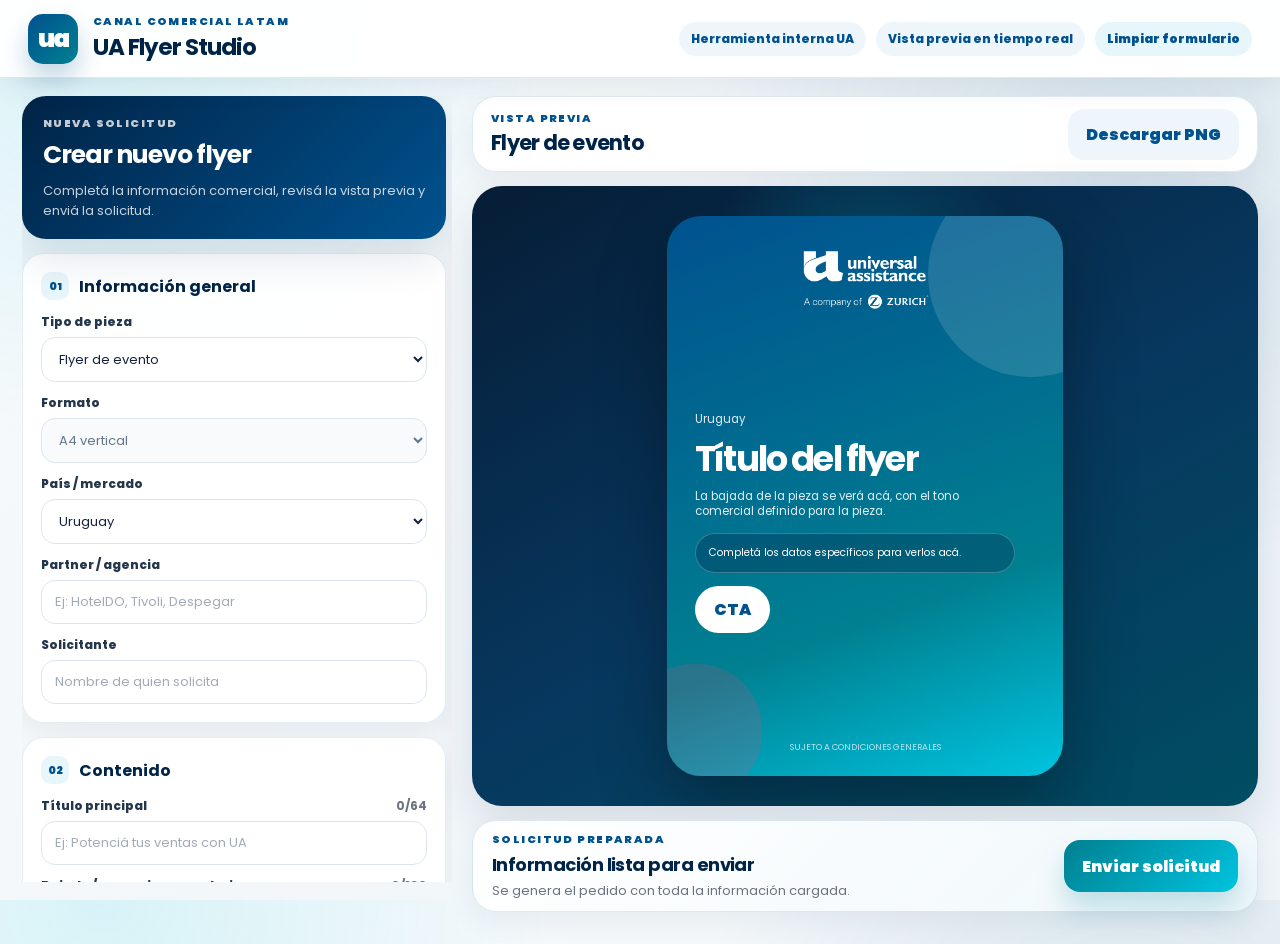
==== commit 8b2d12da: "Update index.html" ====
--- a/index.html
+++ b/index.html
@@ -977,7 +977,7 @@
             <div class="flyer-content">
               <p class="market" id="marketPreview">Uruguay</p>
               <h2 id="titlePreview">Título del flyer</h2>
-              <p id="subtitlePreview">La bajada de la pieza se verá acá, con el tono comercial adaptado al país.</p>
+              <p id="subtitlePreview">La bajada de la pieza se verá acá, con el tono comercial definido para la pieza.</p>
               <div class="details-box" id="detailsPreview">Completá los datos específicos para verlos acá.</div>
               <button id="ctaPreview" type="button">CTA</button>
             </div>
@@ -1408,203 +1408,206 @@
     }
 
     async function downloadPng() {
-      const data = getRequestData();
+      const canvasEl = preview.canvas;
+      const scale = 3;
+      const rect = canvasEl.getBoundingClientRect();
+
       const canvas = document.createElement("canvas");
-      canvas.width = 1080;
-      canvas.height = 1530;
+      canvas.width = Math.round(rect.width * scale);
+      canvas.height = Math.round(rect.height * scale);
+
       const ctx = canvas.getContext("2d");
-
-      const bg = ctx.createLinearGradient(0, 0, 1080, 1530);
+      ctx.scale(scale, scale);
+
+      const computed = getComputedStyle(canvasEl);
+      const radius = parseFloat(computed.borderRadius) || 34;
+
+      ctx.save();
+      roundRect(ctx, 0, 0, rect.width, rect.height, radius);
+      ctx.clip();
+
+      const bg = ctx.createLinearGradient(0, 0, rect.width, rect.height);
       bg.addColorStop(0, "#00528F");
       bg.addColorStop(0.68, "#008091");
       bg.addColorStop(1, "#00C4DF");
       ctx.fillStyle = bg;
-      ctx.fillRect(0, 0, 1080, 1530);
-
-      // Fondo opcional
+      ctx.fillRect(0, 0, rect.width, rect.height);
+
+      // Fondo opcional cargado por la usuaria
       if (fields.imagenFondo.files && fields.imagenFondo.files[0]) {
         try {
           const imgUrl = URL.createObjectURL(fields.imagenFondo.files[0]);
           const bgImg = await loadImage(imgUrl);
           ctx.save();
           ctx.globalAlpha = 0.22;
-          drawCoverImage(ctx, bgImg, 0, 0, 1080, 1530);
+          drawCoverImage(ctx, bgImg, 0, 0, rect.width, rect.height);
           ctx.restore();
           URL.revokeObjectURL(imgUrl);
         } catch(e) {}
       }
 
-      // Elementos gráficos
+      // Elementos gráficos circulares iguales al preview
       ctx.save();
       ctx.fillStyle = "rgba(255,255,255,.13)";
       ctx.beginPath();
-      ctx.arc(925, 130, 250, 0, Math.PI * 2);
+      ctx.arc(rect.width * .84, rect.height * .08, rect.width * .24, 0, Math.PI * 2);
       ctx.fill();
 
       ctx.fillStyle = "rgba(255,67,110,.16)";
       ctx.beginPath();
-      ctx.arc(20, 1420, 185, 0, Math.PI * 2);
+      ctx.arc(rect.width * .02, rect.height * .96, rect.width * .17, 0, Math.PI * 2);
       ctx.fill();
       ctx.restore();
 
-      // Logo UA
-      const hasPartnerLogoForLogo = !preview.partnerLogo.classList.contains("hidden") && preview.partnerLogo.src;
+      const hasPartnerLogo = !preview.partnerLogo.classList.contains("hidden") && preview.partnerLogo.src;
+
+      // Logo UA: centrado si no hay partner, a la izquierda si hay partner
       try {
         const logo = await loadImage("UA%20Logo_Zurich%20-%20Blanco%20(4).png");
-        const logoW = hasPartnerLogoForLogo ? 330 : 390;
+        const logoW = hasPartnerLogo ? rect.width * .30 : rect.width * .34;
         const logoH = logo.height * (logoW / logo.width);
-        const logoX = hasPartnerLogoForLogo ? 72 : (1080 - logoW) / 2;
-        ctx.drawImage(logo, logoX, 72, logoW, logoH);
+        const logoX = hasPartnerLogo ? rect.width * .06 : (rect.width - logoW) / 2;
+        const logoY = rect.height * .052;
+        ctx.drawImage(logo, logoX, logoY, logoW, logoH);
       } catch(e) {
         ctx.fillStyle = "#FFFFFF";
-        ctx.font = "900 46px Poppins, Arial";
-        const x = hasPartnerLogoForLogo ? 72 : 420;
-        ctx.fillText("universal", x, 105);
-        ctx.fillText("assistance", x, 150);
-      }
-
-      // Partner
-      if (!preview.partnerLogo.classList.contains("hidden") && preview.partnerLogo.src) {
+        ctx.font = `900 ${rect.width * .04}px Poppins, Arial`;
+        const x = hasPartnerLogo ? rect.width * .06 : rect.width * .40;
+        ctx.fillText("universal", x, rect.height * .08);
+        ctx.fillText("assistance", x, rect.height * .115);
+      }
+
+      // Partner real o badge
+      if (hasPartnerLogo) {
         try {
+          ctx.fillStyle = "rgba(255,255,255,.42)";
+          ctx.fillRect(rect.width * .50, rect.height * .058, 1.5, rect.height * .055);
+
           const pLogo = await loadImage(preview.partnerLogo.src);
-          ctx.fillStyle = "rgba(255,255,255,.92)";
-          roundRect(ctx, 820, 72, 185, 72, 22);
-          ctx.fill();
-          const maxW = 145;
-          const maxH = 48;
+          const chipX = rect.width * .66;
+          const chipY = rect.height * .052;
+          const chipW = rect.width * .28;
+          const chipH = rect.height * .055;
+          const mode = fields.partnerLogoMode.value || "claro";
+
+          if (mode !== "sin-fondo") {
+            roundRect(ctx, chipX, chipY, chipW, chipH, rect.width * .018);
+            if (mode === "claro") {
+              ctx.fillStyle = "rgba(255,255,255,.94)";
+              ctx.fill();
+              ctx.strokeStyle = "rgba(255,255,255,.70)";
+              ctx.stroke();
+            } else {
+              const chipBg = ctx.createLinearGradient(chipX, chipY, chipX + chipW, chipY + chipH);
+              chipBg.addColorStop(0, "rgba(0,36,71,.78)");
+              chipBg.addColorStop(1, "rgba(0,128,145,.46)");
+              ctx.fillStyle = chipBg;
+              ctx.fill();
+              ctx.strokeStyle = "rgba(255,255,255,.34)";
+              ctx.stroke();
+            }
+          }
+
+          const maxW = chipW * .74;
+          const maxH = chipH * .64;
           const ratio = Math.min(maxW / pLogo.width, maxH / pLogo.height);
           const w = pLogo.width * ratio;
           const h = pLogo.height * ratio;
-          ctx.drawImage(pLogo, 820 + (185 - w) / 2, 72 + (72 - h) / 2, w, h);
+          ctx.drawImage(pLogo, chipX + (chipW - w) / 2, chipY + (chipH - h) / 2, w, h);
         } catch(e) {}
       } else {
         ctx.fillStyle = "rgba(255,255,255,.16)";
-        roundRect(ctx, 835, 80, 170, 48, 24);
+        const bx = rect.width * .79;
+        const by = rect.height * .058;
+        const bw = rect.width * .16;
+        const bh = rect.height * .044;
+        roundRect(ctx, bx, by, bw, bh, bh / 2);
         ctx.fill();
         ctx.strokeStyle = "rgba(255,255,255,.26)";
         ctx.stroke();
         ctx.fillStyle = "#FFFFFF";
-        ctx.font = "900 18px Poppins, Arial";
+        ctx.font = `900 ${rect.width * .016}px Poppins, Arial`;
         ctx.textAlign = "center";
-        ctx.fillText((data.partner || "Partner").toUpperCase().slice(0, 16), 920, 111);
+        ctx.fillText("PARTNER", bx + bw / 2, by + bh * .62);
         ctx.textAlign = "left";
       }
 
-      // Contenido
-      ctx.fillStyle = "rgba(255,255,255,.2)";
-      roundRect(ctx, 76, 565, 170, 54, 27);
-      ctx.fill();
-      ctx.strokeStyle = "rgba(255,255,255,.24)";
-      ctx.stroke();
+      // Contenido. Mismas reglas del preview.
+      const title = fields.titulo.value.trim() || adaptDefaultTitle();
+      const isXLong = title.length > 72 || /\S{18,}/.test(title);
+      const isLong = title.length > 48;
+
+      const startX = rect.width * .07;
+      let y = rect.height * .35;
+      const maxTextW = rect.width * .86;
+
       ctx.fillStyle = "#FFFFFF";
-      ctx.font = "900 22px Poppins, Arial";
-      ctx.fillText((data.pais || "Mercado").toUpperCase(), 98, 600);
-
-      ctx.fillStyle = "#FFFFFF";
-      ctx.font = "900 76px Poppins, Arial";
-      const title = fields.titulo.value.trim() || adaptDefaultTitle();
-      let y = drawWrappedText(ctx, title, 76, 720, 780, 78, 4);
+      const titleSize = isXLong ? rect.width * .052 : isLong ? rect.width * .062 : rect.width * .078;
+      const titleLineHeight = isXLong ? titleSize * 1.07 : titleSize * 1.05;
+      const titleMaxLines = isXLong ? 7 : isLong ? 6 : 5;
+      ctx.font = `900 ${titleSize}px Poppins, Arial`;
+      y = drawWrappedText(ctx, title, startX, y, maxTextW, titleLineHeight, titleMaxLines);
 
       ctx.fillStyle = "rgba(255,255,255,.88)";
-      ctx.font = "500 29px Poppins, Arial";
       const bajada = fields.bajada.value.trim() || "La bajada de la pieza se verá acá, con el tono comercial definido para la pieza.";
-      y = drawWrappedText(ctx, bajada, 76, y + 36, 815, 42, 4);
-
-      const details = getDetailsText();
+      const bajadaSize = rect.width * .026;
+      ctx.font = `500 ${bajadaSize}px Poppins, Arial`;
+      y = drawWrappedText(ctx, bajada, startX, y + rect.height * .025, maxTextW, bajadaSize * 1.38, 3);
+
+      const qrUrl = getQrUrl();
+      const detailsMaxW = qrUrl ? rect.width * .60 : rect.width * .86;
+
       ctx.fillStyle = "rgba(0,36,71,.32)";
-      roundRect(ctx, 76, y + 32, 810, 70, 26);
+      const detailY = y + rect.height * .025;
+      const detailH = rect.height * .052;
+      roundRect(ctx, startX, detailY, detailsMaxW, detailH, detailH / 2);
       ctx.fill();
       ctx.strokeStyle = "rgba(255,255,255,.22)";
       ctx.stroke();
+
       ctx.fillStyle = "#FFFFFF";
-      ctx.font = "700 22px Poppins, Arial";
-      drawWrappedText(ctx, details, 102, y + 76, 750, 29, 2);
-
-      // CTA
+      ctx.font = `700 ${rect.width * .022}px Poppins, Arial`;
+      drawWrappedText(ctx, getDetailsText(), startX + rect.width * .025, detailY + detailH * .62, detailsMaxW - rect.width * .05, rect.width * .029, 2);
+
       const ctaText = getCtaText();
       if (ctaText) {
+        const ctaY = detailY + detailH + rect.height * .025;
+        const ctaW = Math.min(rect.width * .30, Math.max(rect.width * .20, ctaText.length * rect.width * .014 + rect.width * .09));
+        const ctaH = rect.height * .055;
         ctx.fillStyle = "#FFFFFF";
-        roundRect(ctx, 76, y + 125, 240, 70, 35);
+        roundRect(ctx, startX, ctaY, ctaW, ctaH, ctaH / 2);
         ctx.fill();
         ctx.fillStyle = "#00528F";
-        ctx.font = "900 24px Poppins, Arial";
-        ctx.fillText(ctaText, 105, y + 169);
-      }
-
-      // QR
-      const qrUrl = getQrUrl();
+        ctx.font = `900 ${rect.width * .026}px Poppins, Arial`;
+        ctx.fillText(ctaText, startX + rect.width * .03, ctaY + ctaH * .63);
+      }
+
       if (qrUrl) {
         try {
           const qrImg = await loadImage(qrUrl);
+          const qrSize = rect.width * .19;
+          const qrX = rect.width * .74;
+          const qrY = rect.height * .75;
           ctx.fillStyle = "#FFFFFF";
-          roundRect(ctx, 822, 1200, 150, 150, 22);
+          roundRect(ctx, qrX, qrY, qrSize, qrSize, rect.width * .022);
           ctx.fill();
-          ctx.drawImage(qrImg, 835, 1213, 124, 124);
-          ctx.fillStyle = "#FFFFFF";
-          ctx.font = "800 17px Poppins, Arial";
-          ctx.textAlign = "center";
-          ctx.fillText("Escaneá el QR", 897, 1382);
-          ctx.textAlign = "left";
+          ctx.drawImage(qrImg, qrX + qrSize * .09, qrY + qrSize * .09, qrSize * .82, qrSize * .82);
         } catch(e) {}
       }
 
-      // Legal
       ctx.fillStyle = "rgba(255,255,255,.72)";
-      ctx.font = "700 15px Poppins, Arial";
+      ctx.font = `700 ${rect.width * .013}px Poppins, Arial`;
       ctx.textAlign = "center";
-      ctx.fillText("SUJETO A CONDICIONES GENERALES", 540, 1460);
+      ctx.fillText("SUJETO A CONDICIONES GENERALES", rect.width / 2, rect.height * .95);
       ctx.textAlign = "left";
+
+      ctx.restore();
 
       const link = document.createElement("a");
       link.download = `UA_Flyer_${Date.now()}.png`;
       link.href = canvas.toDataURL("image/png");
       link.click();
     }
-
-
-    function openCtaLink() {
-      const url = normalizeUrl(fields.ctaLink.value);
-      if (!url || !getCtaText()) return;
-      window.open(url, "_blank", "noopener,noreferrer");
-    }
-
-
-    function applyPartnerLogoMode() {
-      const mode = fields.partnerLogoMode.value || "claro";
-      preview.partnerLogo.classList.remove("mode-claro", "mode-oscuro", "mode-sin-fondo");
-      preview.partnerLogo.classList.add(`mode-${mode}`);
-    }
-
-    function previewImage(input, target, isBackground = false) {
-      const file = input.files && input.files[0];
-
-      if (!file) {
-        if (!isBackground) {
-          target.classList.add("hidden");
-          target.removeAttribute("src");
-          preview.partnerBadge.classList.add("hidden");
-          preview.brandDivider.classList.add("hidden");
-          preview.canvas.classList.remove("flyer-has-partner");
-        }
-        return;
-      }
-
-      const reader = new FileReader();
-      reader.onload = (event) => {
-        if (isBackground) {
-          target.style.backgroundImage = `url(${event.target.result})`;
-        } else {
-          target.src = event.target.result;
-          applyPartnerLogoMode();
-          target.classList.remove("hidden");
-          preview.partnerBadge.classList.add("hidden");
-          preview.brandDivider.classList.remove("hidden");
-          preview.canvas.classList.add("flyer-has-partner");
-        }
-      };
-      reader.readAsDataURL(file);
-    }
-
 
     function clearForm() {
       const keepSelectDefaults = ["tipo", "formato", "pais", "ctaTipo"];
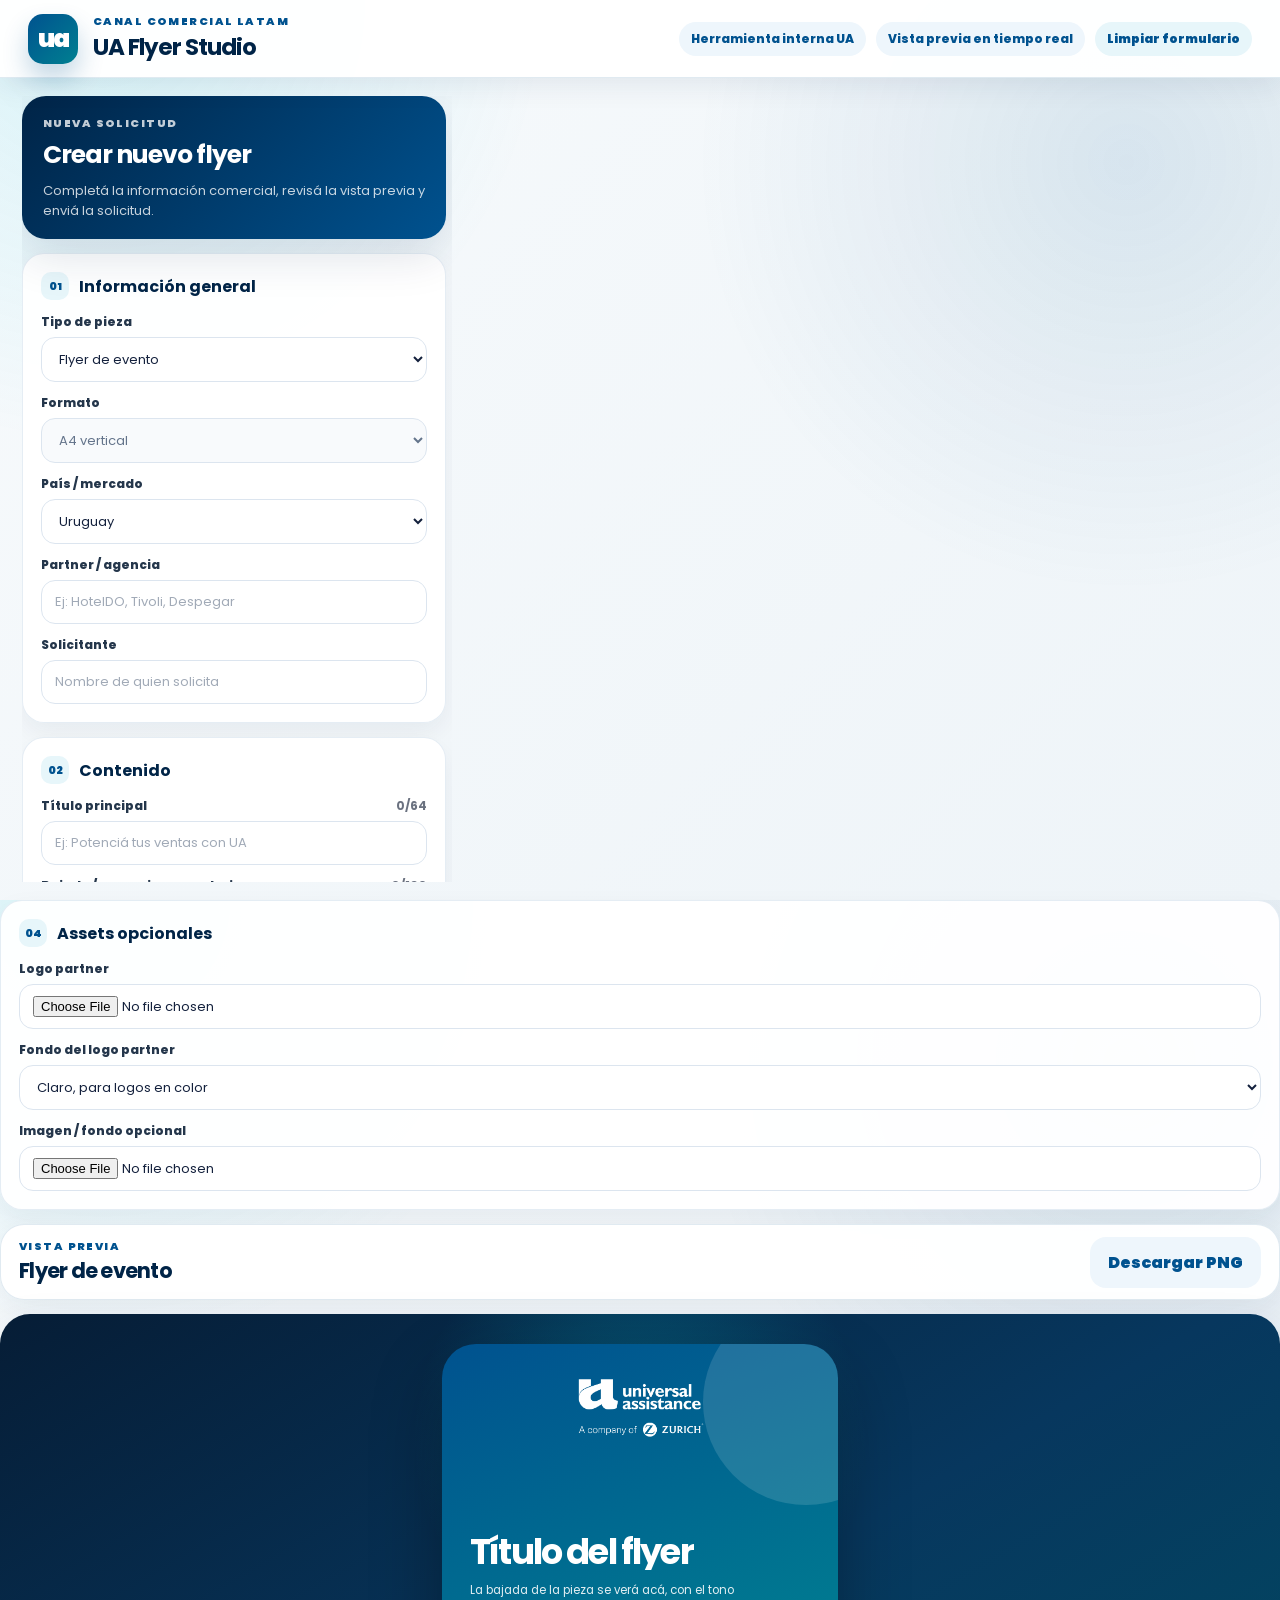
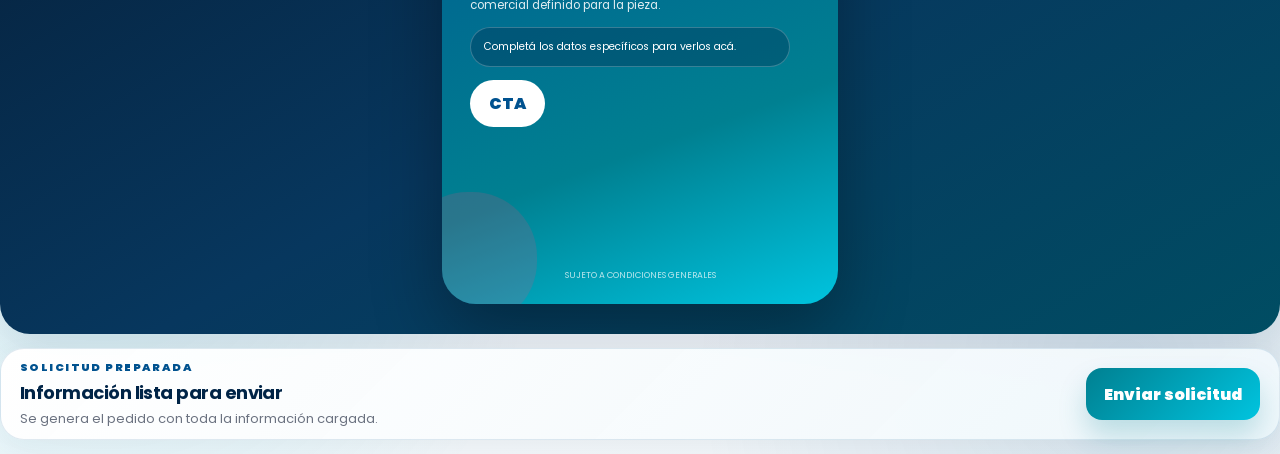
==== commit a55f0a4b: "Update index.html" ====
--- a/index.html
+++ b/index.html
@@ -3,7 +3,7 @@
 <head>
   <meta charset="UTF-8" />
   <meta name="viewport" content="width=device-width, initial-scale=1.0" />
-  <title>UA Flyer Studio</title>
+  <title>UA Flyer Studio v4.4</title>
   <style>
     @import url('https://fonts.googleapis.com/css2?family=Poppins:wght@400;500;600;700;800;900&display=swap');
 
@@ -471,7 +471,7 @@
       position:absolute;
       left:7%;
       right:7%;
-      top:35%;
+      top:34%;
       bottom:auto;
       display:flex;
       flex-direction:column;
@@ -748,6 +748,23 @@
 
     #ctaCustomWrap{
       margin-top:8px;
+    }
+
+  
+    /* Fix v4.4: datos específicos visibles según tipo */
+    .dynamic-fields [data-group]{
+      display:none;
+    }
+
+    .dynamic-fields [data-group].active{
+      display:block;
+    }
+
+    body.tipo-evento [data-group="evento"],
+    body.tipo-producto [data-group="producto"],
+    body.tipo-conmemorativo [data-group="conmemorativo"],
+    body.tipo-otro [data-group="otro"]{
+      display:block;
     }
 
   </style>
@@ -906,7 +923,7 @@
               <label for="detalleOtro">Detalle del pedido</label>
               <textarea id="detalleOtro" name="detalleOtro" rows="3" placeholder="Contá brevemente qué necesitás comunicar."></textarea>
             </div>
-          </div>
+          </div></div>
 
           <div class="section-card hidden" id="qrSection">
             <div class="section-heading">
@@ -927,7 +944,7 @@
 
           <div class="section-card">
             <div class="section-heading">
-              <span>05</span>
+              <span>04</span>
               <h3>Assets opcionales</h3>
             </div>
 
@@ -975,7 +992,6 @@
             <img id="partnerLogoPreview" class="partner-logo hidden" alt="Logo partner" />
 
             <div class="flyer-content">
-              <p class="market" id="marketPreview">Uruguay</p>
               <h2 id="titlePreview">Título del flyer</h2>
               <p id="subtitlePreview">La bajada de la pieza se verá acá, con el tono comercial definido para la pieza.</p>
               <div class="details-box" id="detailsPreview">Completá los datos específicos para verlos acá.</div>
@@ -1036,7 +1052,6 @@
 
     const preview = {
       name: document.getElementById("previewName"),
-      market: document.getElementById("marketPreview"),
       partnerBadge: document.getElementById("partnerBadge"),
       partnerLogo: document.getElementById("partnerLogoPreview"),
       brandDivider: document.getElementById("brandDivider"),
@@ -1122,17 +1137,25 @@
     }
 
     function updateDynamicFields() {
+      const tipo = fields.tipo.value || "evento";
+
+      document.body.classList.remove("tipo-evento", "tipo-producto", "tipo-conmemorativo", "tipo-otro");
+      document.body.classList.add(`tipo-${tipo}`);
+
       document.querySelectorAll("[data-group]").forEach((group) => {
-        group.classList.toggle("active", group.dataset.group === fields.tipo.value);
+        group.classList.toggle("active", group.dataset.group === tipo);
       });
     }
 
     function updateCounters() {
-      tituloCount.textContent = `${fields.titulo.value.length}/64`;
-      bajadaCount.textContent = `${fields.bajada.value.length}/130`;
-
-      tituloCount.style.color = fields.titulo.value.length > 64 ? "#ff436e" : "#6B7280";
-      bajadaCount.style.color = fields.bajada.value.length > 130 ? "#ff436e" : "#6B7280";
+      const titleLength = (fields.titulo.value || "").length;
+      const bajadaLength = (fields.bajada.value || "").length;
+
+      tituloCount.textContent = `${titleLength}/64`;
+      bajadaCount.textContent = `${bajadaLength}/130`;
+
+      tituloCount.style.color = titleLength > 64 ? "#ff436e" : "#6B7280";
+      bajadaCount.style.color = bajadaLength > 130 ? "#ff436e" : "#6B7280";
     }
 
     function getDetailsText() {
@@ -1191,30 +1214,16 @@
       const selected = fields.ctaTipo.value;
 
       if (selected === "Sin CTA") return "";
-      if (selected === "otro") return fields.cta.value.trim();
+      if (selected === "otro") return (fields.cta.value || "").trim() || "CTA";
 
       return selected || "Conocé más";
     }
 
-    function normalizeUrl(url) {
-      const clean = String(url || "").trim();
-      if (!clean) return "";
-      if (/^https?:\/\//i.test(clean)) return clean;
-      return `https://${clean}`;
-    }
-
-    function getQrUrl() {
-      const url = normalizeUrl(fields.qrLink.value);
-      if (fields.ctaTipo.value !== "Sin CTA") return "";
-      if (!url || !fields.usarQr.checked) return "";
-      return `https://quickchart.io/qr?text=${encodeURIComponent(url)}&size=260&margin=1`;
-    }
-
     function updatePreview() {
-      const tipo = fields.tipo.value;
-      const partner = fields.partner.value.trim() || "Partner";
-      const titulo = adaptDefaultTitle();
-      const bajada = fields.bajada.value.trim() || "La bajada de la pieza se verá acá, con el tono comercial definido para la pieza.";
+      const tipo = fields.tipo.value || "evento";
+      const partner = (fields.partner.value || "").trim() || "Partner";
+      const titulo = (fields.titulo.value || "").trim() || adaptDefaultTitle();
+      const bajada = (fields.bajada.value || "").trim() || "La bajada de la pieza se verá acá, con el tono comercial definido para la pieza.";
       const cta = getCtaText();
 
       fields.ctaCustomWrap.classList.toggle("hidden", fields.ctaTipo.value !== "otro");
@@ -1227,10 +1236,7 @@
 
       const qrUrl = getQrUrl();
 
-      applyPartnerLogoMode();
-
-      preview.name.textContent = typeLabels[tipo];
-      preview.market.textContent = "";
+      preview.name.textContent = typeLabels[tipo] || "Otro tipo de pieza";
       preview.partnerBadge.textContent = partner;
       preview.title.textContent = titulo;
       preview.subtitle.textContent = bajada;
@@ -1254,6 +1260,7 @@
 
       updateDynamicFields();
       updateCounters();
+      applyPartnerLogoMode();
     }
 
     function getRequestData() {
@@ -1652,8 +1659,12 @@
     Object.values(fields).forEach((field) => {
       if (!field || field.type === "file") return;
       field.addEventListener("input", updatePreview);
+      field.addEventListener("keyup", updatePreview);
       field.addEventListener("change", updatePreview);
     });
+
+    document.getElementById("requestForm").addEventListener("input", updatePreview);
+    document.getElementById("requestForm").addEventListener("change", updatePreview);
 
     fields.logoPartner.addEventListener("change", () => previewImage(fields.logoPartner, preview.partnerLogo));
     fields.imagenFondo.addEventListener("change", () => previewImage(fields.imagenFondo, preview.bg, true));
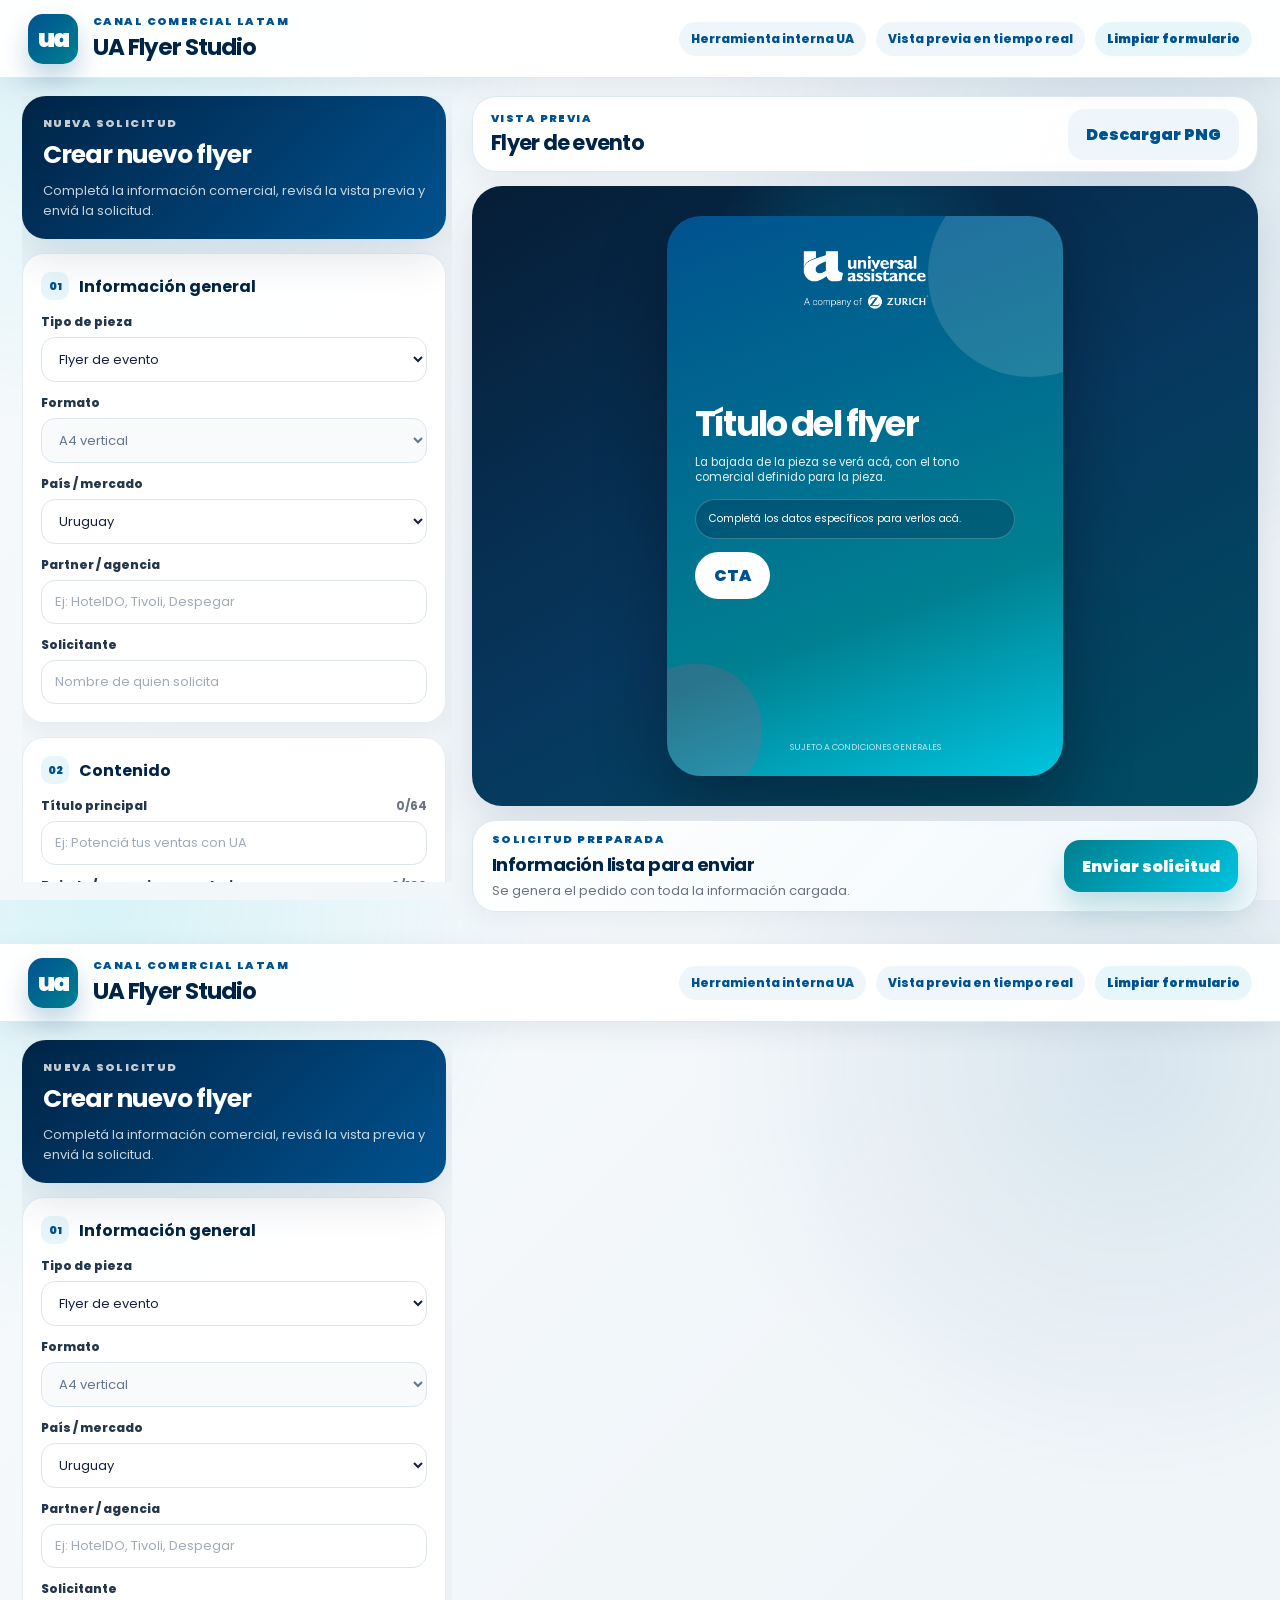
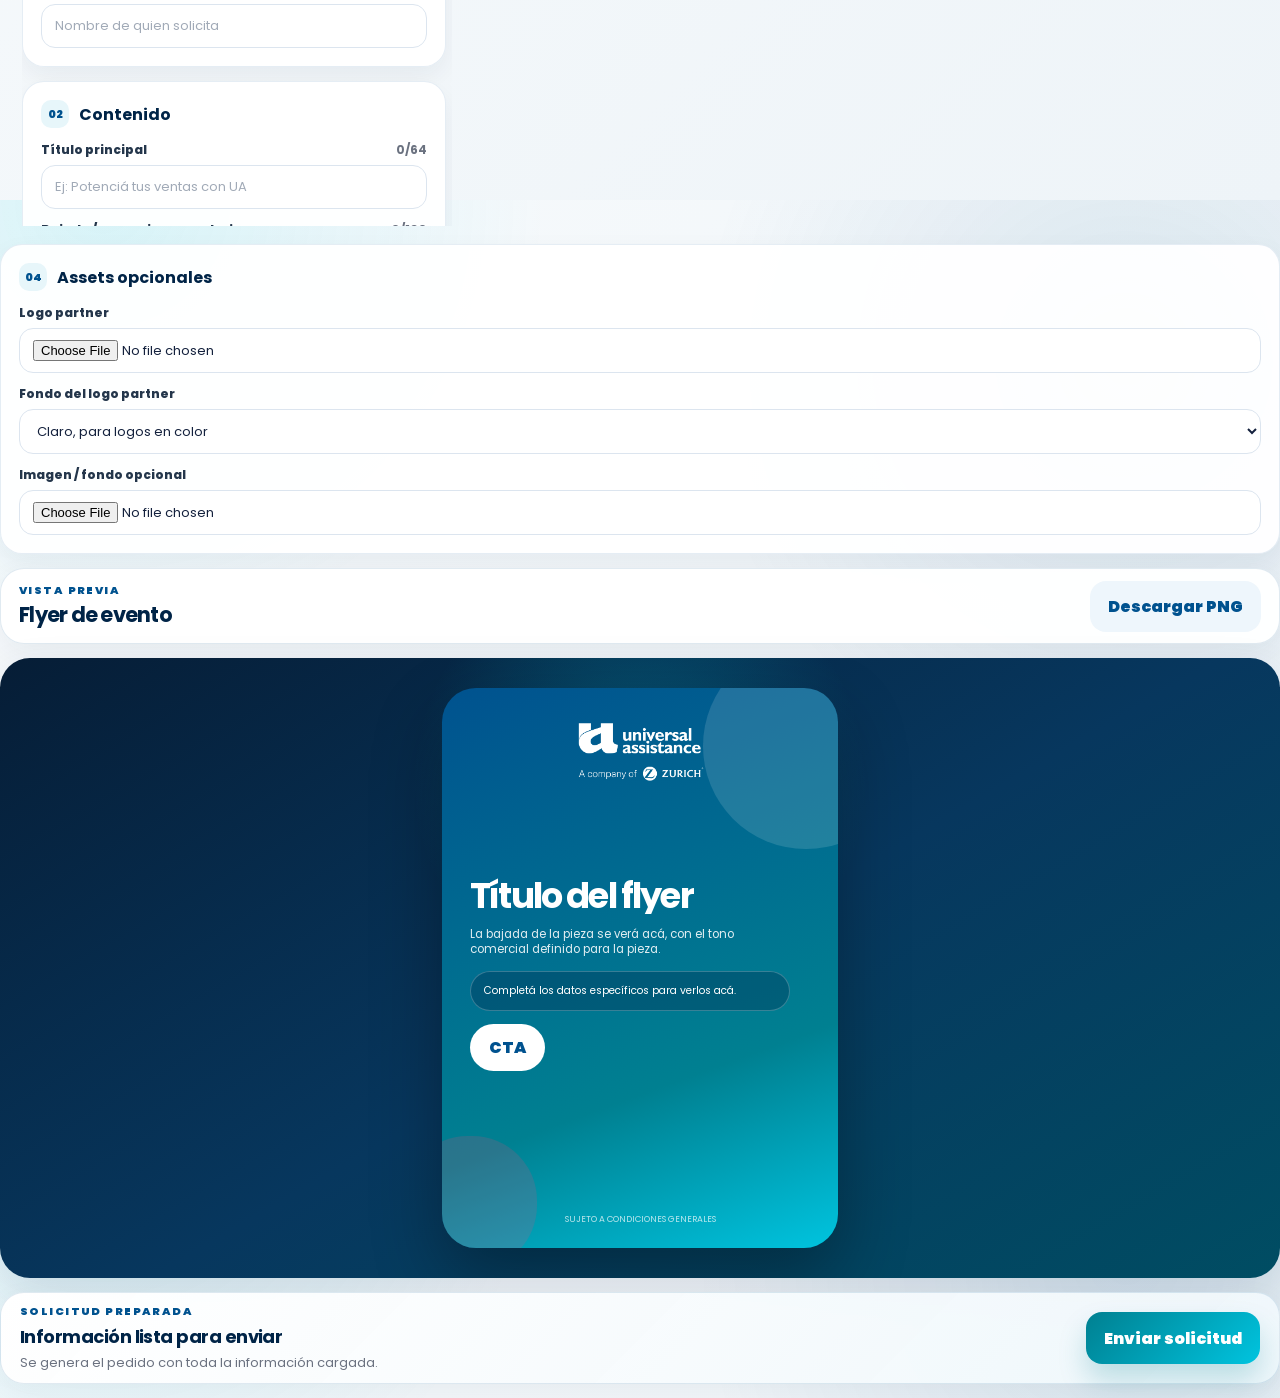
==== commit 43158ccd: "Update index.html" ====
--- a/index.html
+++ b/index.html
@@ -3,7 +3,7 @@
 <head>
   <meta charset="UTF-8" />
   <meta name="viewport" content="width=device-width, initial-scale=1.0" />
-  <title>UA Flyer Studio v4.4</title>
+  <title>UA Flyer Studio v4.5</title>
   <style>
     @import url('https://fonts.googleapis.com/css2?family=Poppins:wght@400;500;600;700;800;900&display=swap');
 
@@ -751,7 +751,7 @@
     }
 
   
-    /* Fix v4.4: datos específicos visibles según tipo */
+    /* Fix v4.5: mostrar datos específicos sin romper layout */
     .dynamic-fields [data-group]{
       display:none;
     }
@@ -760,10 +760,10 @@
       display:block;
     }
 
-    body.tipo-evento [data-group="evento"],
-    body.tipo-producto [data-group="producto"],
-    body.tipo-conmemorativo [data-group="conmemorativo"],
-    body.tipo-otro [data-group="otro"]{
+    body.tipo-evento .dynamic-fields [data-group="evento"],
+    body.tipo-producto .dynamic-fields [data-group="producto"],
+    body.tipo-conmemorativo .dynamic-fields [data-group="conmemorativo"],
+    body.tipo-otro .dynamic-fields [data-group="otro"]{
       display:block;
     }
 
@@ -923,7 +923,7 @@
               <label for="detalleOtro">Detalle del pedido</label>
               <textarea id="detalleOtro" name="detalleOtro" rows="3" placeholder="Contá brevemente qué necesitás comunicar."></textarea>
             </div>
-          </div></div>
+          </div>
 
           <div class="section-card hidden" id="qrSection">
             <div class="section-heading">
@@ -1142,7 +1142,7 @@
       document.body.classList.remove("tipo-evento", "tipo-producto", "tipo-conmemorativo", "tipo-otro");
       document.body.classList.add(`tipo-${tipo}`);
 
-      document.querySelectorAll("[data-group]").forEach((group) => {
+      document.querySelectorAll(".dynamic-fields [data-group]").forEach((group) => {
         group.classList.toggle("active", group.dataset.group === tipo);
       });
     }
@@ -1677,7 +1677,1691 @@
     fields.formato.value = "a4";
     loadFromUrl();
     fields.formato.value = "a4";
+    updateDynamicFields();
     updatePreview();
   </script>
 </body>
 </html>
+<!DOCTYPE html>
+<html lang="es">
+<head>
+  <meta charset="UTF-8" />
+  <meta name="viewport" content="width=device-width, initial-scale=1.0" />
+  <title>UA Flyer Studio v4.4</title>
+  <style>
+    @import url('https://fonts.googleapis.com/css2?family=Poppins:wght@400;500;600;700;800;900&display=swap');
+
+    :root{
+      --ua-blue:#00528F;
+      --ua-dark:#002447;
+      --ua-teal:#008091;
+      --ua-cyan:#00C4DF;
+      --ua-pink:#ff436e;
+      --bg:#F4F7FB;
+      --card:#FFFFFF;
+      --text:#14213D;
+      --muted:#6B7280;
+      --border:#DCE5EF;
+      --shadow:0 18px 45px rgba(0,36,71,.12);
+    }
+
+    *{box-sizing:border-box;margin:0;padding:0;}
+    html,body{height:100%;}
+    body{
+      overflow:auto;
+      font-family:"Poppins",system-ui,-apple-system,BlinkMacSystemFont,"Segoe UI",sans-serif;
+      color:var(--text);
+      background:
+        radial-gradient(circle at 8% 0%, rgba(0,196,223,.13), transparent 30%),
+        radial-gradient(circle at 88% 18%, rgba(0,82,143,.11), transparent 32%),
+        linear-gradient(135deg,#f7fafc 0%,#eef4f8 100%);
+    }
+
+    button,input,select,textarea{font:inherit;}
+    button{cursor:pointer;}
+
+    .app-shell{min-height:100vh;}
+
+    .topbar{
+      height:78px;
+      padding:0 28px;
+      background:rgba(255,255,255,.96);
+      border-bottom:1px solid rgba(0,82,143,.12);
+      display:flex;
+      align-items:center;
+      justify-content:space-between;
+      gap:20px;
+      box-shadow:0 8px 28px rgba(0,36,71,.08);
+      position:sticky;
+      top:0;
+      z-index:20;
+    }
+
+    .brand{
+      display:flex;
+      gap:15px;
+      align-items:center;
+    }
+
+    .brand-mark{
+      width:50px;
+      height:50px;
+      border-radius:15px;
+      background:linear-gradient(135deg,var(--ua-blue),var(--ua-teal));
+      color:white;
+      display:grid;
+      place-items:center;
+      font-size:25px;
+      font-weight:900;
+      letter-spacing:-2px;
+      text-transform:lowercase;
+      box-shadow:0 14px 26px rgba(0,82,143,.24);
+    }
+
+    .eyebrow{
+      color:var(--ua-blue);
+      font-size:11px;
+      text-transform:uppercase;
+      letter-spacing:.13em;
+      font-weight:900;
+    }
+
+    h1{
+      font-size:23px;
+      letter-spacing:-.045em;
+      color:var(--ua-dark);
+    }
+
+    .topbar-meta{
+      display:flex;
+      gap:10px;
+      align-items:center;
+      flex-wrap:wrap;
+      justify-content:flex-end;
+    }
+
+    .topbar-meta span{
+      padding:8px 12px;
+      border-radius:999px;
+      background:#EEF6FC;
+      color:var(--ua-blue);
+      font-size:12px;
+      font-weight:800;
+    }
+
+    .mini-button{
+      border:none;
+      padding:8px 12px;
+      border-radius:999px;
+      background:#E7F6FA;
+      color:var(--ua-blue);
+      font-size:12px;
+      font-weight:900;
+      transition:.18s ease;
+    }
+
+    .mini-button:hover{
+      background:#D8F1F8;
+      transform:translateY(-1px);
+    }
+
+
+    .workspace{
+      min-height:calc(100vh - 78px);
+      max-width:none;
+      padding:18px 22px;
+      display:grid;
+      grid-template-columns:430px minmax(620px,1fr);
+      gap:20px;
+      overflow:visible;
+      align-items:start;
+    }
+
+    .form-panel{
+      min-height:0;
+      height:calc(100vh - 114px);
+      overflow-y:auto;
+      padding-right:6px;
+      position:sticky;
+      top:96px;
+    }
+
+    .form-panel::-webkit-scrollbar,
+    .canvas-wrap::-webkit-scrollbar,
+    .result-box::-webkit-scrollbar{width:8px;}
+
+    .form-panel::-webkit-scrollbar-thumb,
+    .canvas-wrap::-webkit-scrollbar-thumb,
+    .result-box::-webkit-scrollbar-thumb{
+      background:rgba(0,82,143,.28);
+      border-radius:999px;
+    }
+
+    .panel-title{
+      position:sticky;
+      top:0;
+      z-index:5;
+      padding:19px 21px;
+      border-radius:24px;
+      margin-bottom:14px;
+      background:linear-gradient(135deg,var(--ua-dark),var(--ua-blue));
+      color:white;
+      box-shadow:var(--shadow);
+    }
+
+    .panel-title .eyebrow{color:rgba(255,255,255,.76);}
+    .panel-title h2{margin-top:4px;font-size:25px;letter-spacing:-.04em;}
+    .panel-title p:last-child{
+      margin-top:7px;
+      color:rgba(255,255,255,.78);
+      font-size:13px;
+      line-height:1.5;
+    }
+
+    .section-card{
+      margin-bottom:14px;
+      padding:18px;
+      background:rgba(255,255,255,.94);
+      border:1px solid rgba(0,82,143,.10);
+      border-radius:22px;
+      box-shadow:0 10px 26px rgba(0,36,71,.06);
+    }
+
+    .section-heading{
+      display:flex;
+      align-items:center;
+      gap:10px;
+      margin-bottom:13px;
+    }
+
+    .section-heading span{
+      width:28px;
+      height:28px;
+      border-radius:10px;
+      display:grid;
+      place-items:center;
+      background:#E7F6FA;
+      color:var(--ua-blue);
+      font-size:11px;
+      font-weight:900;
+    }
+
+    .section-heading h3{
+      font-size:16px;
+      color:var(--ua-dark);
+    }
+
+    label{
+      display:flex;
+      align-items:center;
+      justify-content:space-between;
+      gap:10px;
+      margin:12px 0 6px;
+      color:#24364B;
+      font-size:12px;
+      font-weight:800;
+    }
+
+    label span{
+      color:var(--muted);
+      font-weight:700;
+    }
+
+    input,select,textarea{
+      width:100%;
+      min-height:44px;
+      padding:11px 13px;
+      border:1px solid var(--border);
+      border-radius:14px;
+      background:white;
+      color:var(--text);
+      outline:none;
+      font-size:13px;
+      transition:.18s ease;
+    }
+
+    input::placeholder,textarea::placeholder{color:#A1AAB7;}
+
+    input:focus,select:focus,textarea:focus{
+      border-color:var(--ua-cyan);
+      box-shadow:0 0 0 4px rgba(0,196,223,.14);
+    }
+
+    textarea{
+      resize:vertical;
+      min-height:86px;
+    }
+
+    .dynamic-fields [data-group]{display:none;}
+    .dynamic-fields [data-group].active{display:block;}
+
+    .preview-panel{
+      min-height:0;
+      height:auto;
+      overflow:visible;
+      display:grid;
+      grid-template-rows:76px minmax(620px, auto) 92px auto;
+      gap:14px;
+    }
+
+    .preview-toolbar,.submit-card{
+      background:rgba(255,255,255,.96);
+      border:1px solid rgba(0,82,143,.12);
+      border-radius:24px;
+      box-shadow:0 10px 30px rgba(0,36,71,.06);
+      display:flex;
+      align-items:center;
+      justify-content:space-between;
+      gap:16px;
+    }
+
+    .preview-toolbar{
+      height:76px;
+      padding:15px 18px;
+    }
+
+    .preview-toolbar h2{
+      font-size:21px;
+      color:var(--ua-dark);
+      letter-spacing:-.035em;
+    }
+
+    .ghost-button,.primary-button{
+      border:none;
+      border-radius:16px;
+      padding:13px 18px;
+      font-weight:900;
+      transition:.18s ease;
+    }
+
+    .ghost-button{
+      background:#EEF6FC;
+      color:var(--ua-blue);
+    }
+
+    .ghost-button:hover{background:#DDF1FB;}
+
+    .canvas-wrap{
+      min-height:620px;
+      height:620px;
+      overflow:hidden;
+      padding:20px;
+      border-radius:30px;
+      display:grid;
+      place-items:center;
+      background:
+        radial-gradient(circle at 50% 20%, rgba(0,196,223,.32), transparent 28%),
+        linear-gradient(150deg,#061d36 0%,#07375e 52%,#004d63 100%);
+      box-shadow:var(--shadow);
+    }
+
+    .flyer-canvas{
+      position:relative;
+      height:560px;
+      max-height:calc(100vh - 250px);
+      min-height:520px;
+      max-width:100%;
+      width:auto;
+      aspect-ratio:1080 / 1530;
+      border-radius:34px;
+      overflow:hidden;
+      isolation:isolate;
+      color:white;
+      background:linear-gradient(160deg,#00528F 0%,#008091 68%,#00C4DF 100%);
+      box-shadow:0 28px 70px rgba(0,0,0,.32);
+      margin:auto;
+    }
+
+    .flyer-canvas::before{
+      content:"";
+      position:absolute;
+      width:52%;
+      aspect-ratio:1;
+      border-radius:50%;
+      right:-18%;
+      top:-8%;
+      background:rgba(255,255,255,.13);
+      z-index:-1;
+    }
+
+    .flyer-canvas::after{
+      content:"";
+      position:absolute;
+      width:34%;
+      aspect-ratio:1;
+      border-radius:48%;
+      left:-10%;
+      bottom:-4%;
+      background:rgba(255,67,110,.16);
+      z-index:-1;
+    }
+
+    .flyer-bg{
+      position:absolute;
+      inset:0;
+      background-size:cover;
+      background-position:center;
+      opacity:.2;
+      mix-blend-mode:screen;
+    }
+
+    .ua-logo-img{
+      position:absolute;
+      top:5.2%;
+      left:50%;
+      transform:translateX(-50%);
+      width:34% !important;
+      max-width:205px !important;
+      min-width:128px;
+      height:auto !important;
+      object-fit:contain;
+      z-index:3;
+      display:block;
+    }
+
+    .flyer-has-partner .ua-logo-img{
+      left:6%;
+      transform:none;
+      width:30% !important;
+      max-width:176px !important;
+      min-width:112px;
+    }
+
+    .ua-wordmark-fallback{
+      display:none;
+      position:absolute;
+      top:5.5%;
+      left:50%;
+      transform:translateX(-50%);
+      font-size:20px;
+      line-height:.86;
+      letter-spacing:-.05em;
+      font-weight:800;
+      text-transform:lowercase;
+      z-index:3;
+    }
+
+    .flyer-has-partner .ua-wordmark-fallback{
+      left:6%;
+      transform:none;
+    }
+
+    .brand-divider{
+      position:absolute;
+      top:5.8%;
+      left:50%;
+      width:1px;
+      height:50px;
+      background:rgba(255,255,255,.42);
+      z-index:4;
+    }
+
+    .partner-badge{
+      display:none;
+      position:absolute;
+      top:5.9%;
+      right:6%;
+      max-width:28%;
+      padding:9px 13px;
+      border-radius:999px;
+      background:rgba(255,255,255,.16);
+      border:1px solid rgba(255,255,255,.26);
+      color:white;
+      font-size:11px;
+      font-weight:900;
+      text-transform:uppercase;
+      letter-spacing:.08em;
+      overflow:hidden;
+      text-overflow:ellipsis;
+      white-space:nowrap;
+      z-index:3;
+    }
+
+    .partner-logo{
+      position:absolute;
+      top:5.2%;
+      right:6%;
+      width:28%;
+      max-width:165px;
+      height:56px;
+      object-fit:contain;
+      border:1px solid rgba(255,255,255,.34);
+      box-shadow:0 12px 26px rgba(0,0,0,.22);
+      padding:10px 14px;
+      border-radius:18px;
+      z-index:4;
+    }
+
+    .partner-logo.mode-claro{
+      background:rgba(255,255,255,.94);
+      border-color:rgba(255,255,255,.70);
+    }
+
+    .partner-logo.mode-oscuro{
+      background:linear-gradient(135deg, rgba(0,36,71,.78), rgba(0,128,145,.46));
+      border-color:rgba(255,255,255,.34);
+    }
+
+    .partner-logo.mode-sin-fondo{
+      background:transparent;
+      border-color:transparent;
+      box-shadow:none;
+      padding:0;
+    }
+
+    .hidden{display:none !important;}
+
+    .flyer-content{
+      position:absolute;
+      left:7%;
+      right:7%;
+      top:34%;
+      bottom:auto;
+      display:flex;
+      flex-direction:column;
+      gap:13px;
+      z-index:3;
+    }
+
+    .market{
+      display:none;
+    }
+
+    .flyer-content h2{
+      max-width:94%;
+      font-size:clamp(30px,2.75vw,43px);
+      line-height:1;
+      letter-spacing:-.052em;
+      overflow-wrap:anywhere;
+      word-break:break-word;
+      hyphens:none;
+      display:-webkit-box;
+      -webkit-line-clamp:5;
+      -webkit-box-orient:vertical;
+      overflow:hidden;
+    }
+
+    .flyer-title-long .flyer-content h2{
+      font-size:clamp(25px,2.25vw,35px);
+      line-height:1.02;
+      -webkit-line-clamp:6;
+    }
+
+    .flyer-title-xlong .flyer-content h2{
+      font-size:clamp(22px,1.95vw,30px);
+      line-height:1.04;
+      -webkit-line-clamp:7;
+    }
+
+    .flyer-content p{
+      max-width:92%;
+      color:rgba(255,255,255,.88);
+      font-size:clamp(11px,.9vw,14px);
+      line-height:1.35;
+      overflow-wrap:anywhere;
+      word-break:break-word;
+      hyphens:none;
+      display:-webkit-box;
+      -webkit-line-clamp:3;
+      -webkit-box-orient:vertical;
+      overflow:hidden;
+    }
+
+    .details-box{
+      max-width:94%;
+      padding:11px 13px;
+      border-radius:20px;
+      background:rgba(0,36,71,.32);
+      border:1px solid rgba(255,255,255,.22);
+      color:white;
+      font-size:clamp(10px,.82vw,12px);
+      line-height:1.55;
+      overflow-wrap:anywhere;
+      word-break:break-word;
+    }
+
+    .flyer-content button{
+      align-self:flex-start;
+      border:none;
+      border-radius:999px;
+      padding:11px 19px;
+      background:white;
+      color:var(--ua-blue);
+      font-weight:900;
+    }
+
+    .flyer-content button.hidden-cta{
+      display:none;
+    }
+
+    .flyer-content button.linked{
+      box-shadow:0 12px 28px rgba(255,255,255,.16);
+      cursor:pointer;
+    }
+
+    .legal{
+      position:absolute;
+      left:7%;
+      right:7%;
+      bottom:4%;
+      color:rgba(255,255,255,.72);
+      font-size:clamp(8px,.68vw,10px);
+      line-height:1.35;
+      text-align:center;
+      z-index:3;
+    }
+
+    .submit-card{
+      height:92px;
+      padding:15px 19px;
+      background:linear-gradient(135deg,rgba(255,255,255,.98),rgba(239,247,251,.96));
+    }
+
+    .submit-card h3{
+      margin-top:3px;
+      font-size:18px;
+      letter-spacing:-.03em;
+      color:var(--ua-dark);
+    }
+
+    .submit-card p:last-child{
+      margin-top:3px;
+      color:var(--muted);
+      font-size:13px;
+    }
+
+    .primary-button{
+      min-width:172px;
+      height:52px;
+      background:linear-gradient(135deg,var(--ua-teal),var(--ua-cyan));
+      color:white;
+      box-shadow:0 16px 28px rgba(0,128,145,.22);
+    }
+
+    .primary-button:hover{transform:translateY(-1px);}
+
+    .result-box{
+      max-height:170px;
+      overflow:auto;
+      background:#ECFDF3;
+      border:1px solid #ABEFC6;
+      color:#067647;
+      border-radius:22px;
+      padding:16px;
+      font-weight:700;
+      line-height:1.5;
+    }
+
+    .result-box code{
+      display:block;
+      margin-top:10px;
+      padding:12px;
+      border:1px solid #DCE5EF;
+      border-radius:14px;
+      background:white;
+      color:#24364B;
+      font-size:12px;
+      overflow:auto;
+    }
+
+
+    .check-row{
+      justify-content:flex-start;
+      gap:10px;
+      padding:11px 12px;
+      border:1px solid var(--border);
+      border-radius:14px;
+      background:#FFFFFF;
+      margin-top:10px;
+      cursor:pointer;
+    }
+
+    .check-row input{
+      width:18px;
+      min-height:18px;
+      height:18px;
+      accent-color:var(--ua-teal);
+    }
+
+    .check-row span{
+      color:#24364B;
+      font-weight:800;
+      font-size:12px;
+      text-transform:none;
+      letter-spacing:0;
+    }
+
+    .qr-preview{
+      position:absolute;
+      right:7%;
+      bottom:10%;
+      width:21%;
+      max-width:98px;
+      aspect-ratio:1;
+      background:#FFFFFF;
+      border-radius:16px;
+      padding:8px;
+      box-shadow:0 12px 26px rgba(0,0,0,.22);
+      z-index:5;
+    }
+
+    .flyer-has-qr .details-box{
+      max-width:66%;
+    }
+
+    .flyer-has-qr .legal{
+      right:30%;
+    }
+
+    .helper-text{
+      margin:-2px 0 12px;
+      color:var(--muted);
+      font-size:12px;
+      line-height:1.45;
+      font-weight:600;
+    }
+
+    @media (max-width:1220px){
+      .preview-panel{
+        grid-template-rows:76px minmax(580px, auto) 92px auto;
+      }
+
+      .canvas-wrap{
+        min-height:580px;
+        height:580px;
+      }
+
+      .flyer-canvas{
+        height:530px;
+        min-height:500px;
+      }
+    }
+
+    @media (max-width:1220px){
+      .workspace{
+        grid-template-columns:390px minmax(560px,1fr);
+        padding:14px;
+        gap:14px;
+      }
+
+      .flyer-canvas{width:min(520px,50vw);}
+
+      .section-card{padding:15px;}
+      .topbar-meta{display:none;}
+    }
+
+    @media (max-width:950px){
+      body{overflow:auto;}
+      .app-shell{height:auto;}
+
+      .topbar{
+        height:auto;
+        padding:18px;
+        align-items:flex-start;
+        flex-direction:column;
+      }
+
+      .workspace{
+        height:auto;
+        overflow:visible;
+        grid-template-columns:1fr;
+        padding:14px;
+      }
+
+      .form-panel,.preview-panel{
+        height:auto;
+        overflow:visible;
+        position:static;
+      }
+
+      .preview-panel{
+        display:flex;
+        flex-direction:column;
+      }
+
+      .canvas-wrap{min-height:640px;}
+      .flyer-canvas{width:min(520px,92vw);}
+    }
+  
+    /* Fix v3.8 */
+    select#formato{
+      pointer-events:none;
+      background:#F8FAFC;
+      color:#64748B;
+    }
+
+    #ctaCustomWrap{
+      margin-top:8px;
+    }
+
+  
+    /* Fix v4.4: datos específicos visibles según tipo */
+    .dynamic-fields [data-group]{
+      display:none;
+    }
+
+    .dynamic-fields [data-group].active{
+      display:block;
+    }
+
+    body.tipo-evento [data-group="evento"],
+    body.tipo-producto [data-group="producto"],
+    body.tipo-conmemorativo [data-group="conmemorativo"],
+    body.tipo-otro [data-group="otro"]{
+      display:block;
+    }
+
+  </style>
+</head>
+
+<body>
+  <div class="app-shell">
+    <header class="topbar">
+      <div class="brand">
+        <div class="brand-mark">ua</div>
+        <div>
+          <p class="eyebrow">Canal Comercial LATAM</p>
+          <h1>UA Flyer Studio</h1>
+        </div>
+      </div>
+
+      <div class="topbar-meta">
+        <span>Herramienta interna UA</span>
+        <span>Vista previa en tiempo real</span>
+        <button class="mini-button" id="clearBtn" type="button">Limpiar formulario</button>
+      </div>
+
+      <span id="statusText" style="display:none;">Borrador</span>
+    </header>
+
+    <main class="workspace">
+      <section class="form-panel">
+        <div class="panel-title">
+          <p class="eyebrow">Nueva solicitud</p>
+          <h2>Crear nuevo flyer</h2>
+          <p>Completá la información comercial, revisá la vista previa y enviá la solicitud.</p>
+        </div>
+
+        <form id="requestForm">
+          <div class="section-card">
+            <div class="section-heading">
+              <span>01</span>
+              <h3>Información general</h3>
+            </div>
+
+            <label for="tipo">Tipo de pieza</label>
+            <select id="tipo" name="tipo">
+              <option value="evento">Flyer de evento</option>
+              <option value="producto">Flyer de producto</option>
+              <option value="conmemorativo">Pieza conmemorativa</option>
+              <option value="otro">Otro tipo de pieza</option>
+            </select>
+
+            <label for="formato">Formato</label>
+            <select id="formato" name="formato">
+              <option value="a4" selected>A4 vertical</option>
+            </select>
+
+            <label for="pais">País / mercado</label>
+            <select id="pais" name="pais">
+              <option>Uruguay</option>
+              <option>Paraguay</option>
+              <option>Ecuador</option>
+              <option>República Dominicana</option>
+              <option>El Salvador</option>
+              <option>Bolivia</option>
+              <option>Costa Rica</option>
+              <option>Guatemala</option>
+              <option>Honduras</option>
+              <option>Nicaragua</option>
+              <option>Perú</option>
+            </select>
+
+            <label for="partner">Partner / agencia</label>
+            <input id="partner" name="partner" type="text" placeholder="Ej: HotelDO, Tivoli, Despegar" />
+
+            <label for="solicitante">Solicitante</label>
+            <input id="solicitante" name="solicitante" type="text" placeholder="Nombre de quien solicita" />
+          </div>
+
+          <div class="section-card">
+            <div class="section-heading">
+              <span>02</span>
+              <h3>Contenido</h3>
+            </div>
+
+            <label for="titulo">Título principal <span id="tituloCount">0/64</span></label>
+            <input id="titulo" name="titulo" type="text" maxlength="90" placeholder="Ej: Potenciá tus ventas con UA" />
+
+            <label for="bajada">Bajada / mensaje secundario <span id="bajadaCount">0/130</span></label>
+            <textarea id="bajada" name="bajada" rows="4" maxlength="130" placeholder="Ej: Soluciones de asistencia al viajero pensadas para cada pasajero."></textarea>
+
+            <label for="ctaTipo">CTA</label>
+            <select id="ctaTipo" name="ctaTipo">
+              <option value="Conocé más">Conocé más</option>
+              <option value="Reservá tu lugar">Reservá tu lugar</option>
+              <option value="Solicitá más info">Solicitá más info</option>
+              <option value="Cotizá ahora">Cotizá ahora</option>
+              <option value="Ver productos">Ver productos</option>
+              <option value="Sin CTA">Sin CTA</option>
+              <option value="otro">Otro CTA</option>
+            </select>
+
+            <div id="ctaCustomWrap" class="hidden">
+              <label for="cta">CTA personalizado</label>
+              <input id="cta" name="cta" type="text" placeholder="Escribí el CTA exacto" />
+            </div>
+
+            <div id="ctaLinkWrap">
+              <label for="ctaLink">Link del CTA</label>
+              <input id="ctaLink" name="ctaLink" type="url" placeholder="https://..." />
+            </div>
+
+            <label for="objetivo">Objetivo de la pieza</label>
+            <textarea id="objetivo" name="objetivo" rows="3" placeholder="Ej: Comunicar una capacitación para agencias."></textarea>
+          </div>
+
+          <div class="section-card dynamic-fields" id="dynamicFields">
+            <div class="section-heading">
+              <span>03</span>
+              <h3>Datos específicos</h3>
+            </div>
+
+            <div data-group="evento">
+              <label for="fechaEvento">Fecha del evento</label>
+              <input id="fechaEvento" name="fechaEvento" type="text" placeholder="Ej: Martes 7/7" />
+
+              <label for="horaEvento">Hora</label>
+              <input id="horaEvento" name="horaEvento" type="text" placeholder="Ej: 9.30 hs" />
+
+              <label for="lugarEvento">Lugar / modalidad</label>
+              <input id="lugarEvento" name="lugarEvento" type="text" placeholder="Ej: Online / Applebee's Zona 10" />
+            </div>
+
+            <div data-group="producto">
+              <label for="producto">Producto a comunicar</label>
+              <input id="producto" name="producto" type="text" placeholder="Ej: Anual Multiviaje, Platinum, Maximum" />
+
+              <label for="beneficio1">Beneficio 1</label>
+              <input id="beneficio1" name="beneficio1" type="text" placeholder="Ej: Cobertura internacional" />
+
+              <label for="beneficio2">Beneficio 2</label>
+              <input id="beneficio2" name="beneficio2" type="text" placeholder="Ej: Asistencia 24/7" />
+
+              <label for="beneficio3">Beneficio 3</label>
+              <input id="beneficio3" name="beneficio3" type="text" placeholder="Ej: Respaldo antes y durante el viaje" />
+            </div>
+
+            <div data-group="conmemorativo">
+              <label for="dia">Día / efeméride</label>
+              <input id="dia" name="dia" type="text" placeholder="Ej: Día del Agente de Viajes" />
+
+              <label for="motivo">Motivo</label>
+              <textarea id="motivo" name="motivo" rows="3" placeholder="Ej: Mensaje institucional de saludo y reconocimiento."></textarea>
+            </div>
+
+            <div data-group="otro">
+              <label for="tipoOtro">¿Qué pieza necesita?</label>
+              <input id="tipoOtro" name="tipoOtro" type="text" placeholder="Ej: banner, placa, aviso interno, mail header" />
+
+              <label for="detalleOtro">Detalle del pedido</label>
+              <textarea id="detalleOtro" name="detalleOtro" rows="3" placeholder="Contá brevemente qué necesitás comunicar."></textarea>
+            </div>
+          </div></div>
+
+          <div class="section-card hidden" id="qrSection">
+            <div class="section-heading">
+              <span>04</span>
+              <h3>QR opcional</h3>
+            </div>
+
+            <p class="helper-text">Usalo cuando el flyer no lleve botón de CTA.</p>
+
+            <label for="qrLink">Link para generar QR</label>
+            <input id="qrLink" name="qrLink" type="url" placeholder="https://..." />
+
+            <label class="check-row" for="usarQr">
+              <input id="usarQr" name="usarQr" type="checkbox" />
+              <span>Mostrar QR en el flyer</span>
+            </label>
+          </div>
+
+          <div class="section-card">
+            <div class="section-heading">
+              <span>04</span>
+              <h3>Assets opcionales</h3>
+            </div>
+
+            <label for="logoPartner">Logo partner</label>
+            <input id="logoPartner" name="logoPartner" type="file" accept="image/*" />
+
+            <label for="partnerLogoMode">Fondo del logo partner</label>
+            <select id="partnerLogoMode" name="partnerLogoMode">
+              <option value="claro" selected>Claro, para logos en color</option>
+              <option value="oscuro">Oscuro, para logos blancos</option>
+              <option value="sin-fondo">Sin fondo</option>
+            </select>
+
+            <label for="imagenFondo">Imagen / fondo opcional</label>
+            <input id="imagenFondo" name="imagenFondo" type="file" accept="image/*" />
+          </div>
+        </form>
+      </section>
+
+      <section class="preview-panel">
+        <div class="preview-toolbar">
+          <div>
+            <p class="eyebrow">Vista previa</p>
+            <h2 id="previewName">Flyer de evento</h2>
+          </div>
+
+          <button class="ghost-button" id="downloadPngBtn" type="button">Descargar PNG</button>
+        </div>
+
+        <div class="canvas-wrap">
+          <article class="flyer-canvas" id="flyerCanvas">
+            <div class="flyer-bg" id="flyerBg"></div>
+
+            <img
+              class="ua-logo-img"
+              src="UA%20Logo_Zurich%20-%20Blanco%20(4).png"
+              alt="Universal Assistance"
+              onerror="this.style.display='none';document.querySelector('.ua-wordmark-fallback').style.display='block';"
+            />
+
+            <div class="ua-wordmark-fallback">universal<br><strong>assistance</strong></div>
+
+            <div class="brand-divider hidden" id="brandDivider"></div>
+            <div class="partner-badge" id="partnerBadge">Partner</div>
+            <img id="partnerLogoPreview" class="partner-logo hidden" alt="Logo partner" />
+
+            <div class="flyer-content">
+              <h2 id="titlePreview">Título del flyer</h2>
+              <p id="subtitlePreview">La bajada de la pieza se verá acá, con el tono comercial definido para la pieza.</p>
+              <div class="details-box" id="detailsPreview">Completá los datos específicos para verlos acá.</div>
+              <button id="ctaPreview" type="button">CTA</button>
+            </div>
+
+            <img id="qrPreview" class="qr-preview hidden" alt="QR del CTA" />
+            <p class="legal" id="legalPreview">SUJETO A CONDICIONES GENERALES</p>
+          </article>
+        </div>
+
+        <div class="submit-card">
+          <div>
+            <p class="eyebrow">Solicitud preparada</p>
+            <h3 id="submitTitle">Información lista para enviar</h3>
+            <p id="submitDescription">Se genera el pedido con toda la información cargada.</p>
+          </div>
+
+          <button class="primary-button" id="sendBtn" type="button">Enviar solicitud</button>
+        </div>
+
+        <div class="result-box hidden" id="resultBox"></div>
+      </section>
+    </main>
+  </div>
+
+  <script>
+    const fields = {
+      tipo: document.getElementById("tipo"),
+      formato: document.getElementById("formato"),
+      pais: document.getElementById("pais"),
+      partner: document.getElementById("partner"),
+      solicitante: document.getElementById("solicitante"),
+      titulo: document.getElementById("titulo"),
+      bajada: document.getElementById("bajada"),
+      ctaTipo: document.getElementById("ctaTipo"),
+      cta: document.getElementById("cta"),
+      ctaCustomWrap: document.getElementById("ctaCustomWrap"),
+      ctaLink: document.getElementById("ctaLink"),
+      qrLink: document.getElementById("qrLink"),
+      usarQr: document.getElementById("usarQr"),
+      objetivo: document.getElementById("objetivo"),
+      fechaEvento: document.getElementById("fechaEvento"),
+      horaEvento: document.getElementById("horaEvento"),
+      lugarEvento: document.getElementById("lugarEvento"),
+      producto: document.getElementById("producto"),
+      beneficio1: document.getElementById("beneficio1"),
+      beneficio2: document.getElementById("beneficio2"),
+      beneficio3: document.getElementById("beneficio3"),
+      dia: document.getElementById("dia"),
+      motivo: document.getElementById("motivo"),
+      tipoOtro: document.getElementById("tipoOtro"),
+      detalleOtro: document.getElementById("detalleOtro"),
+      logoPartner: document.getElementById("logoPartner"),
+      partnerLogoMode: document.getElementById("partnerLogoMode"),
+      imagenFondo: document.getElementById("imagenFondo"),
+    };
+
+    const preview = {
+      name: document.getElementById("previewName"),
+      partnerBadge: document.getElementById("partnerBadge"),
+      partnerLogo: document.getElementById("partnerLogoPreview"),
+      brandDivider: document.getElementById("brandDivider"),
+      bg: document.getElementById("flyerBg"),
+      title: document.getElementById("titlePreview"),
+      subtitle: document.getElementById("subtitlePreview"),
+      cta: document.getElementById("ctaPreview"),
+      details: document.getElementById("detailsPreview"),
+      canvas: document.getElementById("flyerCanvas"),
+      qr: document.getElementById("qrPreview"),
+    };
+
+    const resultBox = document.getElementById("resultBox");
+    const sendBtn = document.getElementById("sendBtn");
+    const downloadPngBtn = document.getElementById("downloadPngBtn");
+    const clearBtn = document.getElementById("clearBtn");
+    const tituloCount = document.getElementById("tituloCount");
+    const bajadaCount = document.getElementById("bajadaCount");
+
+    const typeLabels = {
+      evento: "Flyer de evento",
+      producto: "Flyer de producto",
+      conmemorativo: "Pieza conmemorativa",
+      otro: "Otro tipo de pieza",
+    };
+
+    function normalizeParam(value) {
+      return value ? decodeURIComponent(value.replace(/\+/g, " ")) : "";
+    }
+
+    function loadFromUrl() {
+      const params = new URLSearchParams(window.location.search);
+
+      const map = {
+        template: "tipo",
+        tipo: "tipo",
+        formato: "formato",
+        pais: "pais",
+        partner: "partner",
+        solicitante: "solicitante",
+        titulo: "titulo",
+        title: "titulo",
+        bajada: "bajada",
+        copy: "bajada",
+        cta: "cta",
+        ctaTipo: "ctaTipo",
+        ctaLink: "ctaLink",
+        qrLink: "qrLink",
+        partnerLogoMode: "partnerLogoMode",
+        objetivo: "objetivo",
+        fecha: "fechaEvento",
+        date: "fechaEvento",
+        hora: "horaEvento",
+        time: "horaEvento",
+        lugar: "lugarEvento",
+        place: "lugarEvento",
+        producto: "producto",
+        beneficio1: "beneficio1",
+        b1: "beneficio1",
+        beneficio2: "beneficio2",
+        b2: "beneficio2",
+        beneficio3: "beneficio3",
+        b3: "beneficio3",
+        dia: "dia",
+        motivo: "motivo",
+        tipoOtro: "tipoOtro",
+        detalleOtro: "detalleOtro",
+      };
+
+      params.forEach((value, key) => {
+        const fieldName = map[key];
+        if (!fieldName || !fields[fieldName]) return;
+        const cleanValue = normalizeParam(value);
+
+        if (fieldName === "tipo") {
+          fields[fieldName].value = cleanValue.toLowerCase();
+        } else if (fieldName === "formato") {
+          fields[fieldName].value = "a4";
+        } else {
+          fields[fieldName].value = cleanValue;
+        }
+      });
+    }
+
+    function updateDynamicFields() {
+      const tipo = fields.tipo.value || "evento";
+
+      document.body.classList.remove("tipo-evento", "tipo-producto", "tipo-conmemorativo", "tipo-otro");
+      document.body.classList.add(`tipo-${tipo}`);
+
+      document.querySelectorAll("[data-group]").forEach((group) => {
+        group.classList.toggle("active", group.dataset.group === tipo);
+      });
+    }
+
+    function updateCounters() {
+      const titleLength = (fields.titulo.value || "").length;
+      const bajadaLength = (fields.bajada.value || "").length;
+
+      tituloCount.textContent = `${titleLength}/64`;
+      bajadaCount.textContent = `${bajadaLength}/130`;
+
+      tituloCount.style.color = titleLength > 64 ? "#ff436e" : "#6B7280";
+      bajadaCount.style.color = bajadaLength > 130 ? "#ff436e" : "#6B7280";
+    }
+
+    function getDetailsText() {
+      const tipo = fields.tipo.value;
+
+      if (tipo === "evento") {
+        const parts = [
+          fields.fechaEvento.value && `Fecha: ${fields.fechaEvento.value}`,
+          fields.horaEvento.value && `Hora: ${fields.horaEvento.value}`,
+          fields.lugarEvento.value && `Lugar: ${fields.lugarEvento.value}`,
+        ].filter(Boolean);
+
+        return parts.length ? parts.join(" · ") : "Completá fecha, hora y lugar del evento.";
+      }
+
+      if (tipo === "producto") {
+        const benefits = [
+          fields.producto.value && `Producto: ${fields.producto.value}`,
+          fields.beneficio1.value,
+          fields.beneficio2.value,
+          fields.beneficio3.value,
+        ].filter(Boolean);
+
+        return benefits.length ? benefits.join(" · ") : "Completá producto y beneficios principales.";
+      }
+
+      if (tipo === "conmemorativo") {
+        const parts = [
+          fields.dia.value && `Día: ${fields.dia.value}`,
+          fields.motivo.value,
+        ].filter(Boolean);
+
+        return parts.length ? parts.join(" · ") : "Completá día o motivo conmemorativo.";
+      }
+
+      const parts = [
+        fields.tipoOtro.value && `Pieza: ${fields.tipoOtro.value}`,
+        fields.detalleOtro.value,
+      ].filter(Boolean);
+
+      return parts.length ? parts.join(" · ") : "Completá el detalle del pedido.";
+    }
+
+    function adaptDefaultTitle() {
+      const tipo = fields.tipo.value;
+      const pais = fields.pais.value;
+
+      if (fields.titulo.value.trim()) return fields.titulo.value;
+      if (tipo === "evento") return "Una invitación para potenciar tus ventas";
+      if (tipo === "producto") return "Soluciones para viajar con respaldo";
+      if (tipo === "conmemorativo") return "Un mensaje para seguir viajando juntos";
+      return "Nueva pieza comercial UA";
+    }
+
+    function getCtaText() {
+      const selected = fields.ctaTipo.value;
+
+      if (selected === "Sin CTA") return "";
+      if (selected === "otro") return (fields.cta.value || "").trim() || "CTA";
+
+      return selected || "Conocé más";
+    }
+
+    function updatePreview() {
+      const tipo = fields.tipo.value || "evento";
+      const partner = (fields.partner.value || "").trim() || "Partner";
+      const titulo = (fields.titulo.value || "").trim() || adaptDefaultTitle();
+      const bajada = (fields.bajada.value || "").trim() || "La bajada de la pieza se verá acá, con el tono comercial definido para la pieza.";
+      const cta = getCtaText();
+
+      fields.ctaCustomWrap.classList.toggle("hidden", fields.ctaTipo.value !== "otro");
+      document.getElementById("ctaLinkWrap").classList.toggle("hidden", fields.ctaTipo.value === "Sin CTA");
+      document.getElementById("qrSection").classList.toggle("hidden", fields.ctaTipo.value !== "Sin CTA");
+
+      if (fields.ctaTipo.value !== "Sin CTA") {
+        fields.usarQr.checked = false;
+      }
+
+      const qrUrl = getQrUrl();
+
+      preview.name.textContent = typeLabels[tipo] || "Otro tipo de pieza";
+      preview.partnerBadge.textContent = partner;
+      preview.title.textContent = titulo;
+      preview.subtitle.textContent = bajada;
+      preview.cta.textContent = cta || "";
+      preview.cta.classList.toggle("hidden-cta", !cta);
+      preview.cta.classList.toggle("linked", !!cta && !!normalizeUrl(fields.ctaLink.value));
+      preview.details.textContent = getDetailsText();
+
+      preview.canvas.classList.toggle("flyer-title-long", titulo.length > 48);
+      preview.canvas.classList.toggle("flyer-title-xlong", titulo.length > 72 || /\S{18,}/.test(titulo));
+
+      if (qrUrl) {
+        preview.qr.src = qrUrl;
+        preview.qr.classList.remove("hidden");
+        preview.canvas.classList.add("flyer-has-qr");
+      } else {
+        preview.qr.classList.add("hidden");
+        preview.qr.removeAttribute("src");
+        preview.canvas.classList.remove("flyer-has-qr");
+      }
+
+      updateDynamicFields();
+      updateCounters();
+      applyPartnerLogoMode();
+    }
+
+    function getRequestData() {
+      return {
+        tipo: fields.tipo.value,
+        formato: "A4 vertical",
+        pais: fields.pais.value,
+        partner: fields.partner.value,
+        partnerLogoMode: fields.partnerLogoMode.value,
+        solicitante: fields.solicitante.value,
+        titulo: fields.titulo.value,
+        bajada: fields.bajada.value,
+        cta: getCtaText(),
+        ctaLink: fields.ctaLink.value,
+        qrLink: fields.qrLink.value,
+        agregarQr: fields.usarQr.checked && fields.ctaTipo.value === "Sin CTA",
+        objetivo: fields.objetivo.value,
+        evento: {
+          fecha: fields.fechaEvento.value,
+          hora: fields.horaEvento.value,
+          lugar: fields.lugarEvento.value,
+        },
+        producto: {
+          nombre: fields.producto.value,
+          beneficio1: fields.beneficio1.value,
+          beneficio2: fields.beneficio2.value,
+          beneficio3: fields.beneficio3.value,
+        },
+        conmemorativo: {
+          dia: fields.dia.value,
+          motivo: fields.motivo.value,
+        },
+        otro: {
+          tipo: fields.tipoOtro.value,
+          detalle: fields.detalleOtro.value,
+        },
+        creadoEn: new Date().toISOString(),
+      };
+    }
+
+    function validateRequest(data) {
+      const required = [
+        ["país", data.pais],
+        ["tipo de pieza", data.tipo],
+        ["título", data.titulo],
+        ["bajada", data.bajada],
+      ];
+
+      const missing = required.filter(([, value]) => !String(value || "").trim());
+      return missing.length ? `Falta completar: ${missing.map(([label]) => label).join(", ")}.` : "";
+    }
+
+    function simulateSend() {
+      const data = getRequestData();
+      const error = validateRequest(data);
+      resultBox.classList.remove("hidden");
+
+      if (error) {
+        resultBox.style.background = "#FFF1F3";
+        resultBox.style.borderColor = "#FECDD6";
+        resultBox.style.color = "#B42318";
+        resultBox.innerHTML = `⚠️ ${error}`;
+        return;
+      }
+
+      const requestId = `UA-${Date.now().toString().slice(-6)}`;
+      const payload = { id: requestId, ...data };
+
+      resultBox.style.background = "#ECFDF3";
+      resultBox.style.borderColor = "#ABEFC6";
+      resultBox.style.color = "#067647";
+      resultBox.innerHTML = `
+        ✅ Solicitud generada correctamente.<br>
+        N° de solicitud: <strong>${requestId}</strong>
+        <code>${JSON.stringify(payload, null, 2)}</code>
+      `;
+    }
+
+    function loadImage(src) {
+      return new Promise((resolve, reject) => {
+        const img = new Image();
+        img.crossOrigin = "anonymous";
+        img.onload = () => resolve(img);
+        img.onerror = reject;
+        img.src = src;
+      });
+    }
+
+    function roundRect(ctx, x, y, w, h, r) {
+      const radius = Math.min(r, w / 2, h / 2);
+      ctx.beginPath();
+      ctx.moveTo(x + radius, y);
+      ctx.arcTo(x + w, y, x + w, y + h, radius);
+      ctx.arcTo(x + w, y + h, x, y + h, radius);
+      ctx.arcTo(x, y + h, x, y, radius);
+      ctx.arcTo(x, y, x + w, y, radius);
+      ctx.closePath();
+    }
+
+    function wrapLines(ctx, text, maxWidth) {
+      const words = String(text || "").split(/\s+/).filter(Boolean);
+      const lines = [];
+      let line = "";
+
+      function splitLongWord(word) {
+        const parts = [];
+        let chunk = "";
+        [...word].forEach((char) => {
+          const test = chunk + char;
+          if (ctx.measureText(test).width > maxWidth && chunk) {
+            parts.push(chunk);
+            chunk = char;
+          } else {
+            chunk = test;
+          }
+        });
+        if (chunk) parts.push(chunk);
+        return parts;
+      }
+
+      words.forEach((word) => {
+        const wordParts = ctx.measureText(word).width > maxWidth ? splitLongWord(word) : [word];
+
+        wordParts.forEach((part) => {
+          const testLine = line ? `${line} ${part}` : part;
+          if (ctx.measureText(testLine).width > maxWidth && line) {
+            lines.push(line);
+            line = part;
+          } else {
+            line = testLine;
+          }
+        });
+      });
+
+      if (line) lines.push(line);
+      return lines;
+    }
+
+    function drawWrappedText(ctx, text, x, y, maxWidth, lineHeight, maxLines) {
+      const lines = wrapLines(ctx, text, maxWidth).slice(0, maxLines);
+      lines.forEach((line, index) => ctx.fillText(line, x, y + index * lineHeight));
+      return y + lines.length * lineHeight;
+    }
+
+    function drawCoverImage(ctx, img, x, y, w, h) {
+      const scale = Math.max(w / img.width, h / img.height);
+      const sw = w / scale;
+      const sh = h / scale;
+      const sx = (img.width - sw) / 2;
+      const sy = (img.height - sh) / 2;
+      ctx.drawImage(img, sx, sy, sw, sh, x, y, w, h);
+    }
+
+    async function downloadPng() {
+      const canvasEl = preview.canvas;
+      const scale = 3;
+      const rect = canvasEl.getBoundingClientRect();
+
+      const canvas = document.createElement("canvas");
+      canvas.width = Math.round(rect.width * scale);
+      canvas.height = Math.round(rect.height * scale);
+
+      const ctx = canvas.getContext("2d");
+      ctx.scale(scale, scale);
+
+      const computed = getComputedStyle(canvasEl);
+      const radius = parseFloat(computed.borderRadius) || 34;
+
+      ctx.save();
+      roundRect(ctx, 0, 0, rect.width, rect.height, radius);
+      ctx.clip();
+
+      const bg = ctx.createLinearGradient(0, 0, rect.width, rect.height);
+      bg.addColorStop(0, "#00528F");
+      bg.addColorStop(0.68, "#008091");
+      bg.addColorStop(1, "#00C4DF");
+      ctx.fillStyle = bg;
+      ctx.fillRect(0, 0, rect.width, rect.height);
+
+      // Fondo opcional cargado por la usuaria
+      if (fields.imagenFondo.files && fields.imagenFondo.files[0]) {
+        try {
+          const imgUrl = URL.createObjectURL(fields.imagenFondo.files[0]);
+          const bgImg = await loadImage(imgUrl);
+          ctx.save();
+          ctx.globalAlpha = 0.22;
+          drawCoverImage(ctx, bgImg, 0, 0, rect.width, rect.height);
+          ctx.restore();
+          URL.revokeObjectURL(imgUrl);
+        } catch(e) {}
+      }
+
+      // Elementos gráficos circulares iguales al preview
+      ctx.save();
+      ctx.fillStyle = "rgba(255,255,255,.13)";
+      ctx.beginPath();
+      ctx.arc(rect.width * .84, rect.height * .08, rect.width * .24, 0, Math.PI * 2);
+      ctx.fill();
+
+      ctx.fillStyle = "rgba(255,67,110,.16)";
+      ctx.beginPath();
+      ctx.arc(rect.width * .02, rect.height * .96, rect.width * .17, 0, Math.PI * 2);
+      ctx.fill();
+      ctx.restore();
+
+      const hasPartnerLogo = !preview.partnerLogo.classList.contains("hidden") && preview.partnerLogo.src;
+
+      // Logo UA: centrado si no hay partner, a la izquierda si hay partner
+      try {
+        const logo = await loadImage("UA%20Logo_Zurich%20-%20Blanco%20(4).png");
+        const logoW = hasPartnerLogo ? rect.width * .30 : rect.width * .34;
+        const logoH = logo.height * (logoW / logo.width);
+        const logoX = hasPartnerLogo ? rect.width * .06 : (rect.width - logoW) / 2;
+        const logoY = rect.height * .052;
+        ctx.drawImage(logo, logoX, logoY, logoW, logoH);
+      } catch(e) {
+        ctx.fillStyle = "#FFFFFF";
+        ctx.font = `900 ${rect.width * .04}px Poppins, Arial`;
+        const x = hasPartnerLogo ? rect.width * .06 : rect.width * .40;
+        ctx.fillText("universal", x, rect.height * .08);
+        ctx.fillText("assistance", x, rect.height * .115);
+      }
+
+      // Partner real o badge
+      if (hasPartnerLogo) {
+        try {
+          ctx.fillStyle = "rgba(255,255,255,.42)";
+          ctx.fillRect(rect.width * .50, rect.height * .058, 1.5, rect.height * .055);
+
+          const pLogo = await loadImage(preview.partnerLogo.src);
+          const chipX = rect.width * .66;
+          const chipY = rect.height * .052;
+          const chipW = rect.width * .28;
+          const chipH = rect.height * .055;
+          const mode = fields.partnerLogoMode.value || "claro";
+
+          if (mode !== "sin-fondo") {
+            roundRect(ctx, chipX, chipY, chipW, chipH, rect.width * .018);
+            if (mode === "claro") {
+              ctx.fillStyle = "rgba(255,255,255,.94)";
+              ctx.fill();
+              ctx.strokeStyle = "rgba(255,255,255,.70)";
+              ctx.stroke();
+            } else {
+              const chipBg = ctx.createLinearGradient(chipX, chipY, chipX + chipW, chipY + chipH);
+              chipBg.addColorStop(0, "rgba(0,36,71,.78)");
+              chipBg.addColorStop(1, "rgba(0,128,145,.46)");
+              ctx.fillStyle = chipBg;
+              ctx.fill();
+              ctx.strokeStyle = "rgba(255,255,255,.34)";
+              ctx.stroke();
+            }
+          }
+
+          const maxW = chipW * .74;
+          const maxH = chipH * .64;
+          const ratio = Math.min(maxW / pLogo.width, maxH / pLogo.height);
+          const w = pLogo.width * ratio;
+          const h = pLogo.height * ratio;
+          ctx.drawImage(pLogo, chipX + (chipW - w) / 2, chipY + (chipH - h) / 2, w, h);
+        } catch(e) {}
+      } else {
+        ctx.fillStyle = "rgba(255,255,255,.16)";
+        const bx = rect.width * .79;
+        const by = rect.height * .058;
+        const bw = rect.width * .16;
+        const bh = rect.height * .044;
+        roundRect(ctx, bx, by, bw, bh, bh / 2);
+        ctx.fill();
+        ctx.strokeStyle = "rgba(255,255,255,.26)";
+        ctx.stroke();
+        ctx.fillStyle = "#FFFFFF";
+        ctx.font = `900 ${rect.width * .016}px Poppins, Arial`;
+        ctx.textAlign = "center";
+        ctx.fillText("PARTNER", bx + bw / 2, by + bh * .62);
+        ctx.textAlign = "left";
+      }
+
+      // Contenido. Mismas reglas del preview.
+      const title = fields.titulo.value.trim() || adaptDefaultTitle();
+      const isXLong = title.length > 72 || /\S{18,}/.test(title);
+      const isLong = title.length > 48;
+
+      const startX = rect.width * .07;
+      let y = rect.height * .35;
+      const maxTextW = rect.width * .86;
+
+      ctx.fillStyle = "#FFFFFF";
+      const titleSize = isXLong ? rect.width * .052 : isLong ? rect.width * .062 : rect.width * .078;
+      const titleLineHeight = isXLong ? titleSize * 1.07 : titleSize * 1.05;
+      const titleMaxLines = isXLong ? 7 : isLong ? 6 : 5;
+      ctx.font = `900 ${titleSize}px Poppins, Arial`;
+      y = drawWrappedText(ctx, title, startX, y, maxTextW, titleLineHeight, titleMaxLines);
+
+      ctx.fillStyle = "rgba(255,255,255,.88)";
+      const bajada = fields.bajada.value.trim() || "La bajada de la pieza se verá acá, con el tono comercial definido para la pieza.";
+      const bajadaSize = rect.width * .026;
+      ctx.font = `500 ${bajadaSize}px Poppins, Arial`;
+      y = drawWrappedText(ctx, bajada, startX, y + rect.height * .025, maxTextW, bajadaSize * 1.38, 3);
+
+      const qrUrl = getQrUrl();
+      const detailsMaxW = qrUrl ? rect.width * .60 : rect.width * .86;
+
+      ctx.fillStyle = "rgba(0,36,71,.32)";
+      const detailY = y + rect.height * .025;
+      const detailH = rect.height * .052;
+      roundRect(ctx, startX, detailY, detailsMaxW, detailH, detailH / 2);
+      ctx.fill();
+      ctx.strokeStyle = "rgba(255,255,255,.22)";
+      ctx.stroke();
+
+      ctx.fillStyle = "#FFFFFF";
+      ctx.font = `700 ${rect.width * .022}px Poppins, Arial`;
+      drawWrappedText(ctx, getDetailsText(), startX + rect.width * .025, detailY + detailH * .62, detailsMaxW - rect.width * .05, rect.width * .029, 2);
+
+      const ctaText = getCtaText();
+      if (ctaText) {
+        const ctaY = detailY + detailH + rect.height * .025;
+        const ctaW = Math.min(rect.width * .30, Math.max(rect.width * .20, ctaText.length * rect.width * .014 + rect.width * .09));
+        const ctaH = rect.height * .055;
+        ctx.fillStyle = "#FFFFFF";
+        roundRect(ctx, startX, ctaY, ctaW, ctaH, ctaH / 2);
+        ctx.fill();
+        ctx.fillStyle = "#00528F";
+        ctx.font = `900 ${rect.width * .026}px Poppins, Arial`;
+        ctx.fillText(ctaText, startX + rect.width * .03, ctaY + ctaH * .63);
+      }
+
+      if (qrUrl) {
+        try {
+          const qrImg = await loadImage(qrUrl);
+          const qrSize = rect.width * .19;
+          const qrX = rect.width * .74;
+          const qrY = rect.height * .75;
+          ctx.fillStyle = "#FFFFFF";
+          roundRect(ctx, qrX, qrY, qrSize, qrSize, rect.width * .022);
+          ctx.fill();
+          ctx.drawImage(qrImg, qrX + qrSize * .09, qrY + qrSize * .09, qrSize * .82, qrSize * .82);
+        } catch(e) {}
+      }
+
+      ctx.fillStyle = "rgba(255,255,255,.72)";
+      ctx.font = `700 ${rect.width * .013}px Poppins, Arial`;
+      ctx.textAlign = "center";
+      ctx.fillText("SUJETO A CONDICIONES GENERALES", rect.width / 2, rect.height * .95);
+      ctx.textAlign = "left";
+
+      ctx.restore();
+
+      const link = document.createElement("a");
+      link.download = `UA_Flyer_${Date.now()}.png`;
+      link.href = canvas.toDataURL("image/png");
+      link.click();
+    }
+
+    function clearForm() {
+      const keepSelectDefaults = ["tipo", "formato", "pais", "ctaTipo"];
+
+      Object.entries(fields).forEach(([key, field]) => {
+        if (!field) return;
+
+        if (field.type === "file") {
+          field.value = "";
+          return;
+        }
+
+        if (field.type === "checkbox") {
+          field.checked = false;
+          return;
+        }
+
+        if (keepSelectDefaults.includes(key)) return;
+
+        field.value = "";
+      });
+
+      preview.partnerLogo.classList.add("hidden");
+      preview.partnerLogo.removeAttribute("src");
+      preview.partnerBadge.classList.add("hidden");
+      preview.brandDivider.classList.add("hidden");
+      preview.canvas.classList.remove("flyer-has-partner");
+      preview.bg.style.backgroundImage = "";
+      fields.ctaTipo.value = "Conocé más";
+      fields.partnerLogoMode.value = "claro";
+      fields.ctaCustomWrap.classList.add("hidden");
+      preview.qr.classList.add("hidden");
+      preview.qr.removeAttribute("src");
+      preview.canvas.classList.remove("flyer-has-qr");
+      preview.canvas.classList.remove("flyer-title-long", "flyer-title-xlong");
+      document.getElementById("qrSection").classList.add("hidden");
+      resultBox.classList.add("hidden");
+
+      updatePreview();
+    }
+
+    Object.values(fields).forEach((field) => {
+      if (!field || field.type === "file") return;
+      field.addEventListener("input", updatePreview);
+      field.addEventListener("keyup", updatePreview);
+      field.addEventListener("change", updatePreview);
+    });
+
+    document.getElementById("requestForm").addEventListener("input", updatePreview);
+    document.getElementById("requestForm").addEventListener("change", updatePreview);
+
+    fields.logoPartner.addEventListener("change", () => previewImage(fields.logoPartner, preview.partnerLogo));
+    fields.imagenFondo.addEventListener("change", () => previewImage(fields.imagenFondo, preview.bg, true));
+
+    sendBtn.addEventListener("click", simulateSend);
+    downloadPngBtn.addEventListener("click", downloadPng);
+    clearBtn.addEventListener("click", clearForm);
+    preview.cta.addEventListener("click", openCtaLink);
+
+    fields.formato.value = "a4";
+    loadFromUrl();
+    fields.formato.value = "a4";
+    updatePreview();
+  </script>
+</body>
+</html>
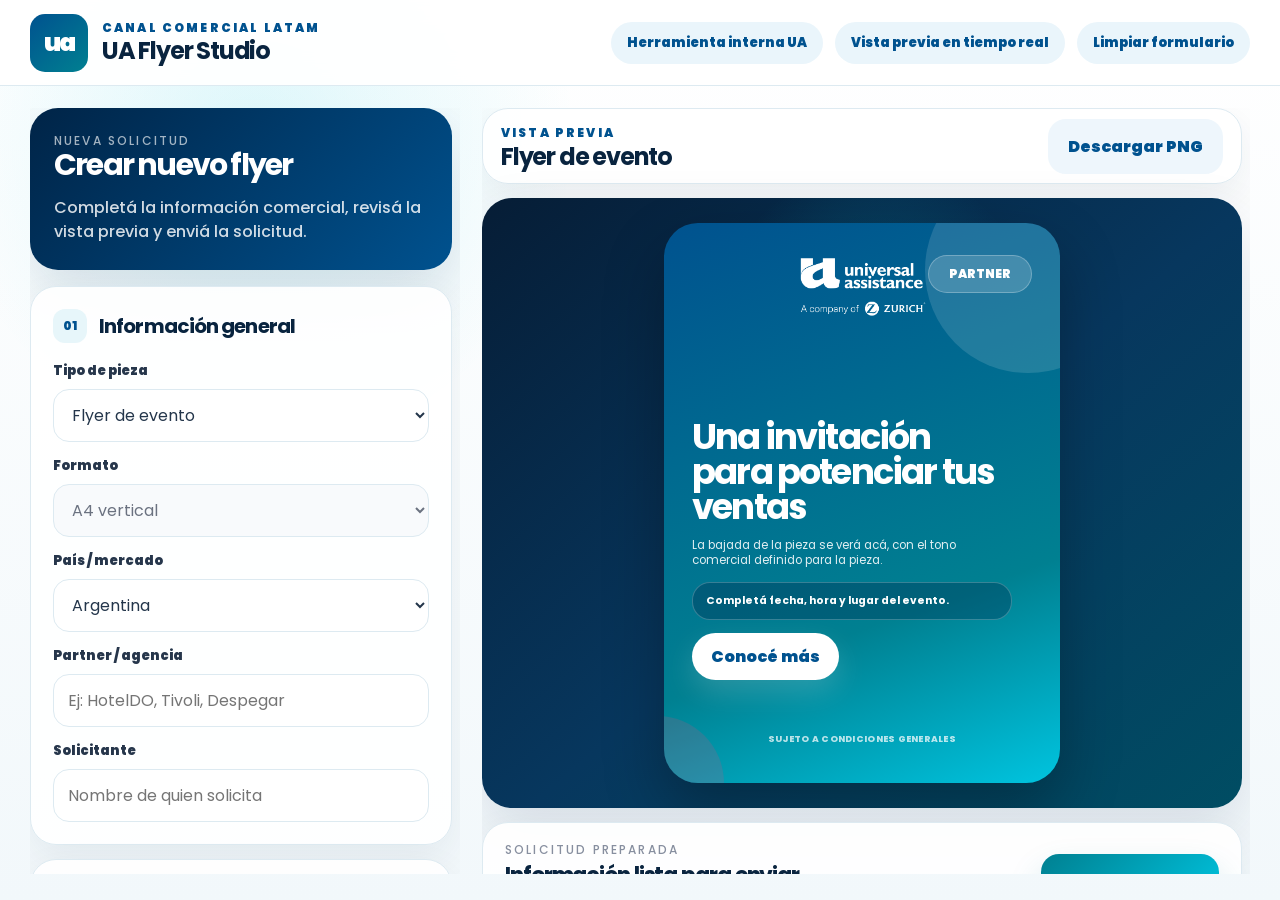
==== commit d35a72d9: "Update index.html" ====
--- a/index.html
+++ b/index.html
@@ -3,51 +3,61 @@
 <head>
   <meta charset="UTF-8" />
   <meta name="viewport" content="width=device-width, initial-scale=1.0" />
-  <title>UA Flyer Studio v4.5</title>
+  <title>UA Flyer Studio v5</title>
+  <link rel="preconnect" href="https://fonts.googleapis.com">
+  <link rel="preconnect" href="https://fonts.gstatic.com" crossorigin>
+  <link href="https://fonts.googleapis.com/css2?family=Poppins:wght@400;500;600;700;800;900&display=swap" rel="stylesheet">
   <style>
-    @import url('https://fonts.googleapis.com/css2?family=Poppins:wght@400;500;600;700;800;900&display=swap');
-
     :root{
       --ua-blue:#00528F;
+      --ua-teal:#008091;
       --ua-dark:#002447;
-      --ua-teal:#008091;
       --ua-cyan:#00C4DF;
       --ua-pink:#ff436e;
-      --bg:#F4F7FB;
+      --bg:#F2F8FB;
       --card:#FFFFFF;
-      --text:#14213D;
-      --muted:#6B7280;
-      --border:#DCE5EF;
-      --shadow:0 18px 45px rgba(0,36,71,.12);
-    }
-
-    *{box-sizing:border-box;margin:0;padding:0;}
-    html,body{height:100%;}
-    body{
-      overflow:auto;
-      font-family:"Poppins",system-ui,-apple-system,BlinkMacSystemFont,"Segoe UI",sans-serif;
+      --text:#09243F;
+      --muted:#667085;
+      --border:#DDEAF1;
+      --shadow:0 22px 55px rgba(0,36,71,.12);
+    }
+
+    *{box-sizing:border-box}
+
+    html,body{
+      margin:0;
+      min-height:100%;
+      font-family:Poppins, Arial, sans-serif;
       color:var(--text);
       background:
-        radial-gradient(circle at 8% 0%, rgba(0,196,223,.13), transparent 30%),
-        radial-gradient(circle at 88% 18%, rgba(0,82,143,.11), transparent 32%),
-        linear-gradient(135deg,#f7fafc 0%,#eef4f8 100%);
-    }
-
-    button,input,select,textarea{font:inherit;}
-    button{cursor:pointer;}
-
-    .app-shell{min-height:100vh;}
+        radial-gradient(circle at 20% 15%, rgba(0,196,223,.13), transparent 25%),
+        linear-gradient(180deg,#FFFFFF 0%,#F2F8FB 100%);
+    }
+
+    button,input,select,textarea{
+      font:inherit;
+    }
+
+    button{
+      cursor:pointer;
+    }
+
+    .app{
+      min-height:100vh;
+      display:flex;
+      flex-direction:column;
+    }
 
     .topbar{
-      height:78px;
-      padding:0 28px;
-      background:rgba(255,255,255,.96);
-      border-bottom:1px solid rgba(0,82,143,.12);
+      height:86px;
+      padding:16px 30px;
       display:flex;
       align-items:center;
       justify-content:space-between;
-      gap:20px;
-      box-shadow:0 8px 28px rgba(0,36,71,.08);
+      gap:24px;
+      background:rgba(255,255,255,.92);
+      backdrop-filter:blur(14px);
+      border-bottom:1px solid var(--border);
       position:sticky;
       top:0;
       z-index:20;
@@ -55,188 +65,171 @@
 
     .brand{
       display:flex;
-      gap:15px;
       align-items:center;
-    }
-
-    .brand-mark{
-      width:50px;
-      height:50px;
+      gap:14px;
+      min-width:260px;
+    }
+
+    .brand-icon{
+      width:58px;
+      height:58px;
       border-radius:15px;
-      background:linear-gradient(135deg,var(--ua-blue),var(--ua-teal));
-      color:white;
       display:grid;
       place-items:center;
+      background:linear-gradient(140deg,var(--ua-blue),var(--ua-teal));
+      color:#fff;
+      font-weight:900;
       font-size:25px;
+      letter-spacing:-.08em;
+    }
+
+    .brand small{
+      display:block;
+      color:var(--ua-blue);
+      text-transform:uppercase;
+      letter-spacing:.18em;
       font-weight:900;
-      letter-spacing:-2px;
-      text-transform:lowercase;
-      box-shadow:0 14px 26px rgba(0,82,143,.24);
-    }
-
-    .eyebrow{
-      color:var(--ua-blue);
-      font-size:11px;
-      text-transform:uppercase;
-      letter-spacing:.13em;
-      font-weight:900;
-    }
-
-    h1{
-      font-size:23px;
-      letter-spacing:-.045em;
-      color:var(--ua-dark);
-    }
-
-    .topbar-meta{
+      font-size:12px;
+      line-height:1;
+      margin-bottom:5px;
+    }
+
+    .brand h1{
+      margin:0;
+      font-size:24px;
+      letter-spacing:-.05em;
+      line-height:1;
+    }
+
+    .top-actions{
       display:flex;
-      gap:10px;
       align-items:center;
+      gap:12px;
       flex-wrap:wrap;
       justify-content:flex-end;
     }
 
-    .topbar-meta span{
-      padding:8px 12px;
+    .pill{
+      border:none;
+      padding:11px 16px;
       border-radius:999px;
-      background:#EEF6FC;
+      background:#EAF5FB;
       color:var(--ua-blue);
-      font-size:12px;
-      font-weight:800;
-    }
-
-    .mini-button{
-      border:none;
-      padding:8px 12px;
+      font-weight:900;
+      font-size:13px;
+      white-space:nowrap;
+    }
+
+    .workspace{
+      flex:1;
+      display:grid;
+      grid-template-columns:430px minmax(640px, 1fr);
+      gap:22px;
+      padding:22px 30px 26px;
+      min-height:0;
+    }
+
+    .form-panel{
+      height:calc(100vh - 134px);
+      overflow-y:auto;
+      padding-right:8px;
+    }
+
+    .form-panel::-webkit-scrollbar,
+    .preview-panel::-webkit-scrollbar{
+      width:9px;
+    }
+
+    .form-panel::-webkit-scrollbar-thumb,
+    .preview-panel::-webkit-scrollbar-thumb{
+      background:#A6CFE0;
       border-radius:999px;
-      background:#E7F6FA;
-      color:var(--ua-blue);
+    }
+
+    .intro{
+      padding:24px 24px 26px;
+      border-radius:28px;
+      background:linear-gradient(135deg,var(--ua-dark),var(--ua-blue));
+      color:#fff;
+      box-shadow:var(--shadow);
+      margin-bottom:16px;
+    }
+
+    .eyebrow{
+      margin:0 0 8px;
+      text-transform:uppercase;
+      letter-spacing:.18em;
       font-size:12px;
       font-weight:900;
-      transition:.18s ease;
-    }
-
-    .mini-button:hover{
-      background:#D8F1F8;
-      transform:translateY(-1px);
-    }
-
-
-    .workspace{
-      min-height:calc(100vh - 78px);
-      max-width:none;
-      padding:18px 22px;
-      display:grid;
-      grid-template-columns:430px minmax(620px,1fr);
-      gap:20px;
-      overflow:visible;
-      align-items:start;
-    }
-
-    .form-panel{
-      min-height:0;
-      height:calc(100vh - 114px);
-      overflow-y:auto;
-      padding-right:6px;
-      position:sticky;
-      top:96px;
-    }
-
-    .form-panel::-webkit-scrollbar,
-    .canvas-wrap::-webkit-scrollbar,
-    .result-box::-webkit-scrollbar{width:8px;}
-
-    .form-panel::-webkit-scrollbar-thumb,
-    .canvas-wrap::-webkit-scrollbar-thumb,
-    .result-box::-webkit-scrollbar-thumb{
-      background:rgba(0,82,143,.28);
-      border-radius:999px;
-    }
-
-    .panel-title{
-      position:sticky;
-      top:0;
-      z-index:5;
-      padding:19px 21px;
-      border-radius:24px;
+      opacity:.78;
+    }
+
+    .intro h2{
+      margin:0 0 14px;
+      font-size:30px;
+      letter-spacing:-.06em;
+      line-height:1.05;
+    }
+
+    .intro p{
+      margin:0;
+      color:rgba(255,255,255,.82);
+      line-height:1.5;
+      font-weight:500;
+    }
+
+    .card{
+      padding:22px;
+      border-radius:26px;
+      background:rgba(255,255,255,.93);
+      border:1px solid var(--border);
+      box-shadow:0 14px 38px rgba(0,36,71,.07);
       margin-bottom:14px;
-      background:linear-gradient(135deg,var(--ua-dark),var(--ua-blue));
-      color:white;
-      box-shadow:var(--shadow);
-    }
-
-    .panel-title .eyebrow{color:rgba(255,255,255,.76);}
-    .panel-title h2{margin-top:4px;font-size:25px;letter-spacing:-.04em;}
-    .panel-title p:last-child{
-      margin-top:7px;
-      color:rgba(255,255,255,.78);
-      font-size:13px;
-      line-height:1.5;
-    }
-
-    .section-card{
-      margin-bottom:14px;
-      padding:18px;
-      background:rgba(255,255,255,.94);
-      border:1px solid rgba(0,82,143,.10);
-      border-radius:22px;
-      box-shadow:0 10px 26px rgba(0,36,71,.06);
     }
 
     .section-heading{
       display:flex;
       align-items:center;
-      gap:10px;
-      margin-bottom:13px;
+      gap:12px;
+      margin-bottom:18px;
     }
 
     .section-heading span{
-      width:28px;
-      height:28px;
-      border-radius:10px;
+      width:34px;
+      height:34px;
+      border-radius:12px;
       display:grid;
       place-items:center;
       background:#E7F6FA;
       color:var(--ua-blue);
-      font-size:11px;
       font-weight:900;
+      font-size:12px;
     }
 
     .section-heading h3{
-      font-size:16px;
-      color:var(--ua-dark);
+      margin:0;
+      font-size:20px;
+      letter-spacing:-.045em;
     }
 
     label{
-      display:flex;
-      align-items:center;
-      justify-content:space-between;
-      gap:10px;
-      margin:12px 0 6px;
-      color:#24364B;
-      font-size:12px;
-      font-weight:800;
-    }
-
-    label span{
-      color:var(--muted);
-      font-weight:700;
+      display:block;
+      color:#26364B;
+      font-size:13px;
+      font-weight:900;
+      margin:14px 0 8px;
     }
 
     input,select,textarea{
       width:100%;
-      min-height:44px;
-      padding:11px 13px;
       border:1px solid var(--border);
-      border-radius:14px;
-      background:white;
-      color:var(--text);
+      background:#fff;
+      border-radius:16px;
+      padding:13px 14px;
+      color:#24364B;
       outline:none;
-      font-size:13px;
       transition:.18s ease;
     }
-
-    input::placeholder,textarea::placeholder{color:#A1AAB7;}
 
     input:focus,select:focus,textarea:focus{
       border-color:var(--ua-cyan);
@@ -245,120 +238,179 @@
 
     textarea{
       resize:vertical;
-      min-height:86px;
-    }
-
-    .dynamic-fields [data-group]{display:none;}
-    .dynamic-fields [data-group].active{display:block;}
+      min-height:94px;
+      line-height:1.45;
+    }
+
+    select#formato{
+      background:#F8FAFC;
+      color:#6B7280;
+      pointer-events:none;
+    }
+
+    .counter-row{
+      display:flex;
+      justify-content:space-between;
+      align-items:center;
+      gap:12px;
+    }
+
+    .counter{
+      color:#6B7280;
+      font-size:12px;
+      font-weight:900;
+    }
+
+    .hidden{display:none!important}
+
+    .check-row{
+      display:flex;
+      align-items:center;
+      justify-content:flex-start;
+      gap:10px;
+      padding:12px 14px;
+      border:1px solid var(--border);
+      border-radius:16px;
+      background:#fff;
+      margin-top:10px;
+      cursor:pointer;
+      font-weight:800;
+      color:#24364B;
+    }
+
+    .check-row input{
+      width:18px;
+      height:18px;
+      min-height:18px;
+      accent-color:var(--ua-teal);
+    }
+
+    .helper{
+      color:var(--muted);
+      font-size:12px;
+      line-height:1.5;
+      font-weight:600;
+      margin:-4px 0 12px;
+    }
+
+    .dynamic-fields [data-group]{display:none}
+    .dynamic-fields [data-group].active{display:block}
 
     .preview-panel{
-      min-height:0;
-      height:auto;
-      overflow:visible;
-      display:grid;
-      grid-template-rows:76px minmax(620px, auto) 92px auto;
-      gap:14px;
-    }
-
-    .preview-toolbar,.submit-card{
-      background:rgba(255,255,255,.96);
-      border:1px solid rgba(0,82,143,.12);
-      border-radius:24px;
-      box-shadow:0 10px 30px rgba(0,36,71,.06);
+      height:calc(100vh - 134px);
+      overflow-y:auto;
+      padding-right:8px;
+    }
+
+    .preview-head{
+      height:76px;
       display:flex;
       align-items:center;
       justify-content:space-between;
       gap:16px;
-    }
-
-    .preview-toolbar{
-      height:76px;
-      padding:15px 18px;
-    }
-
-    .preview-toolbar h2{
-      font-size:21px;
-      color:var(--ua-dark);
-      letter-spacing:-.035em;
-    }
-
-    .ghost-button,.primary-button{
+      padding:14px 18px;
+      border-radius:26px;
+      background:rgba(255,255,255,.94);
+      border:1px solid var(--border);
+      box-shadow:0 14px 38px rgba(0,36,71,.07);
+      margin-bottom:14px;
+    }
+
+    .preview-head small{
+      display:block;
+      color:var(--ua-blue);
+      text-transform:uppercase;
+      letter-spacing:.18em;
+      font-weight:900;
+      font-size:12px;
+      margin-bottom:3px;
+    }
+
+    .preview-head h2{
+      margin:0;
+      font-size:24px;
+      letter-spacing:-.05em;
+      line-height:1;
+    }
+
+    .primary-btn{
       border:none;
-      border-radius:16px;
-      padding:13px 18px;
+      border-radius:18px;
+      padding:15px 20px;
+      background:linear-gradient(135deg,var(--ua-teal),var(--ua-cyan));
+      color:#fff;
       font-weight:900;
-      transition:.18s ease;
-    }
-
-    .ghost-button{
+      box-shadow:0 18px 35px rgba(0,128,145,.2);
+      white-space:nowrap;
+    }
+
+    .secondary-btn{
+      border:none;
+      border-radius:18px;
+      padding:15px 20px;
       background:#EEF6FC;
       color:var(--ua-blue);
-    }
-
-    .ghost-button:hover{background:#DDF1FB;}
+      font-weight:900;
+      white-space:nowrap;
+    }
 
     .canvas-wrap{
-      min-height:620px;
-      height:620px;
-      overflow:hidden;
-      padding:20px;
+      height:610px;
+      padding:22px;
       border-radius:30px;
       display:grid;
       place-items:center;
       background:
-        radial-gradient(circle at 50% 20%, rgba(0,196,223,.32), transparent 28%),
-        linear-gradient(150deg,#061d36 0%,#07375e 52%,#004d63 100%);
+        radial-gradient(circle at 52% 20%, rgba(0,196,223,.25), transparent 25%),
+        linear-gradient(140deg,#061d36 0%,#07375e 52%,#004d63 100%);
       box-shadow:var(--shadow);
+      overflow:hidden;
+      margin-bottom:14px;
     }
 
     .flyer-canvas{
       position:relative;
       height:560px;
-      max-height:calc(100vh - 250px);
-      min-height:520px;
+      aspect-ratio:1080/1530;
       max-width:100%;
-      width:auto;
-      aspect-ratio:1080 / 1530;
       border-radius:34px;
       overflow:hidden;
+      color:#fff;
+      background:linear-gradient(160deg,#00528F 0%,#008091 68%,#00C4DF 100%);
+      box-shadow:0 26px 60px rgba(0,0,0,.28);
       isolation:isolate;
-      color:white;
-      background:linear-gradient(160deg,#00528F 0%,#008091 68%,#00C4DF 100%);
-      box-shadow:0 28px 70px rgba(0,0,0,.32);
-      margin:auto;
     }
 
     .flyer-canvas::before{
+      content:"";
+      position:absolute;
+      inset:0;
+      background:var(--bg-image, none) center/cover no-repeat;
+      opacity:.22;
+      z-index:0;
+    }
+
+    .flyer-canvas::after{
       content:"";
       position:absolute;
       width:52%;
       aspect-ratio:1;
+      right:-18%;
+      top:-10%;
       border-radius:50%;
-      right:-18%;
-      top:-8%;
       background:rgba(255,255,255,.13);
-      z-index:-1;
-    }
-
-    .flyer-canvas::after{
-      content:"";
+      z-index:1;
+    }
+
+    .corner-circle{
       position:absolute;
       width:34%;
       aspect-ratio:1;
-      border-radius:48%;
-      left:-10%;
-      bottom:-4%;
+      left:-19%;
+      bottom:-12%;
+      border-radius:50%;
       background:rgba(255,67,110,.16);
-      z-index:-1;
-    }
-
-    .flyer-bg{
-      position:absolute;
-      inset:0;
-      background-size:cover;
-      background-position:center;
-      opacity:.2;
-      mix-blend-mode:screen;
+      z-index:1;
     }
 
     .ua-logo-img{
@@ -366,38 +418,36 @@
       top:5.2%;
       left:50%;
       transform:translateX(-50%);
-      width:34% !important;
-      max-width:205px !important;
-      min-width:128px;
-      height:auto !important;
+      width:34%;
+      max-width:205px;
+      min-width:126px;
+      z-index:4;
       object-fit:contain;
-      z-index:3;
-      display:block;
     }
 
     .flyer-has-partner .ua-logo-img{
       left:6%;
       transform:none;
-      width:30% !important;
-      max-width:176px !important;
+      width:30%;
+      max-width:176px;
       min-width:112px;
     }
 
-    .ua-wordmark-fallback{
+    .ua-fallback{
       display:none;
       position:absolute;
       top:5.5%;
       left:50%;
       transform:translateX(-50%);
+      z-index:4;
+      font-weight:900;
+      line-height:.88;
+      letter-spacing:-.05em;
+      text-transform:lowercase;
       font-size:20px;
-      line-height:.86;
-      letter-spacing:-.05em;
-      font-weight:800;
-      text-transform:lowercase;
-      z-index:3;
-    }
-
-    .flyer-has-partner .ua-wordmark-fallback{
+    }
+
+    .flyer-has-partner .ua-fallback{
       left:6%;
       transform:none;
     }
@@ -413,24 +463,18 @@
     }
 
     .partner-badge{
-      display:none;
       position:absolute;
-      top:5.9%;
-      right:6%;
-      max-width:28%;
-      padding:9px 13px;
+      top:5.8%;
+      right:7%;
+      padding:9px 20px;
       border-radius:999px;
       background:rgba(255,255,255,.16);
       border:1px solid rgba(255,255,255,.26);
-      color:white;
-      font-size:11px;
+      color:#fff;
+      font-size:12px;
       font-weight:900;
       text-transform:uppercase;
-      letter-spacing:.08em;
-      overflow:hidden;
-      text-overflow:ellipsis;
-      white-space:nowrap;
-      z-index:3;
+      z-index:4;
     }
 
     .partner-logo{
@@ -450,11 +494,11 @@
 
     .partner-logo.mode-claro{
       background:rgba(255,255,255,.94);
-      border-color:rgba(255,255,255,.70);
+      border-color:rgba(255,255,255,.7);
     }
 
     .partner-logo.mode-oscuro{
-      background:linear-gradient(135deg, rgba(0,36,71,.78), rgba(0,128,145,.46));
+      background:linear-gradient(135deg,rgba(0,36,71,.78),rgba(0,128,145,.46));
       border-color:rgba(255,255,255,.34);
     }
 
@@ -465,32 +509,25 @@
       padding:0;
     }
 
-    .hidden{display:none !important;}
-
     .flyer-content{
       position:absolute;
       left:7%;
       right:7%;
-      top:34%;
-      bottom:auto;
+      top:35%;
       display:flex;
       flex-direction:column;
       gap:13px;
       z-index:3;
     }
 
-    .market{
-      display:none;
-    }
-
     .flyer-content h2{
+      margin:0;
       max-width:94%;
       font-size:clamp(30px,2.75vw,43px);
       line-height:1;
       letter-spacing:-.052em;
       overflow-wrap:anywhere;
       word-break:break-word;
-      hyphens:none;
       display:-webkit-box;
       -webkit-line-clamp:5;
       -webkit-box-orient:vertical;
@@ -510,13 +547,13 @@
     }
 
     .flyer-content p{
+      margin:0;
       max-width:92%;
       color:rgba(255,255,255,.88);
       font-size:clamp(11px,.9vw,14px);
       line-height:1.35;
       overflow-wrap:anywhere;
       word-break:break-word;
-      hyphens:none;
       display:-webkit-box;
       -webkit-line-clamp:3;
       -webkit-box-orient:vertical;
@@ -526,125 +563,32 @@
     .details-box{
       max-width:94%;
       padding:11px 13px;
-      border-radius:20px;
+      border-radius:18px;
       background:rgba(0,36,71,.32);
       border:1px solid rgba(255,255,255,.22);
-      color:white;
+      color:#fff;
       font-size:clamp(10px,.82vw,12px);
-      line-height:1.55;
-      overflow-wrap:anywhere;
-      word-break:break-word;
-    }
-
-    .flyer-content button{
+      font-weight:700;
+      line-height:1.35;
+      overflow:hidden;
+      display:-webkit-box;
+      -webkit-line-clamp:2;
+      -webkit-box-orient:vertical;
+    }
+
+    .flyer-cta{
       align-self:flex-start;
       border:none;
       border-radius:999px;
       padding:11px 19px;
-      background:white;
+      background:#fff;
       color:var(--ua-blue);
       font-weight:900;
-    }
-
-    .flyer-content button.hidden-cta{
+      box-shadow:0 12px 28px rgba(255,255,255,.16);
+    }
+
+    .flyer-cta.hidden-cta{
       display:none;
-    }
-
-    .flyer-content button.linked{
-      box-shadow:0 12px 28px rgba(255,255,255,.16);
-      cursor:pointer;
-    }
-
-    .legal{
-      position:absolute;
-      left:7%;
-      right:7%;
-      bottom:4%;
-      color:rgba(255,255,255,.72);
-      font-size:clamp(8px,.68vw,10px);
-      line-height:1.35;
-      text-align:center;
-      z-index:3;
-    }
-
-    .submit-card{
-      height:92px;
-      padding:15px 19px;
-      background:linear-gradient(135deg,rgba(255,255,255,.98),rgba(239,247,251,.96));
-    }
-
-    .submit-card h3{
-      margin-top:3px;
-      font-size:18px;
-      letter-spacing:-.03em;
-      color:var(--ua-dark);
-    }
-
-    .submit-card p:last-child{
-      margin-top:3px;
-      color:var(--muted);
-      font-size:13px;
-    }
-
-    .primary-button{
-      min-width:172px;
-      height:52px;
-      background:linear-gradient(135deg,var(--ua-teal),var(--ua-cyan));
-      color:white;
-      box-shadow:0 16px 28px rgba(0,128,145,.22);
-    }
-
-    .primary-button:hover{transform:translateY(-1px);}
-
-    .result-box{
-      max-height:170px;
-      overflow:auto;
-      background:#ECFDF3;
-      border:1px solid #ABEFC6;
-      color:#067647;
-      border-radius:22px;
-      padding:16px;
-      font-weight:700;
-      line-height:1.5;
-    }
-
-    .result-box code{
-      display:block;
-      margin-top:10px;
-      padding:12px;
-      border:1px solid #DCE5EF;
-      border-radius:14px;
-      background:white;
-      color:#24364B;
-      font-size:12px;
-      overflow:auto;
-    }
-
-
-    .check-row{
-      justify-content:flex-start;
-      gap:10px;
-      padding:11px 12px;
-      border:1px solid var(--border);
-      border-radius:14px;
-      background:#FFFFFF;
-      margin-top:10px;
-      cursor:pointer;
-    }
-
-    .check-row input{
-      width:18px;
-      min-height:18px;
-      height:18px;
-      accent-color:var(--ua-teal);
-    }
-
-    .check-row span{
-      color:#24364B;
-      font-weight:800;
-      font-size:12px;
-      text-transform:none;
-      letter-spacing:0;
     }
 
     .qr-preview{
@@ -654,7 +598,7 @@
       width:21%;
       max-width:98px;
       aspect-ratio:1;
-      background:#FFFFFF;
+      background:#fff;
       border-radius:16px;
       padding:8px;
       box-shadow:0 12px 26px rgba(0,0,0,.22);
@@ -665,355 +609,287 @@
       max-width:66%;
     }
 
-    .flyer-has-qr .legal{
-      right:30%;
-    }
-
-    .helper-text{
-      margin:-2px 0 12px;
+    .legal{
+      position:absolute;
+      left:6%;
+      right:6%;
+      bottom:5%;
+      text-align:center;
+      color:rgba(255,255,255,.72);
+      font-size:9px;
+      font-weight:800;
+      letter-spacing:.03em;
+      z-index:4;
+    }
+
+    .submit-card{
+      min-height:92px;
+      display:flex;
+      align-items:center;
+      justify-content:space-between;
+      gap:16px;
+      padding:18px 22px;
+      border-radius:26px;
+      background:rgba(255,255,255,.94);
+      border:1px solid var(--border);
+      box-shadow:0 14px 38px rgba(0,36,71,.07);
+    }
+
+    .submit-card h3{
+      margin:0 0 5px;
+      font-size:22px;
+      letter-spacing:-.05em;
+    }
+
+    .submit-card p{
+      margin:0;
       color:var(--muted);
-      font-size:12px;
-      line-height:1.45;
-      font-weight:600;
-    }
-
-    @media (max-width:1220px){
-      .preview-panel{
-        grid-template-rows:76px minmax(580px, auto) 92px auto;
+      font-weight:500;
+    }
+
+    .result{
+      margin-top:14px;
+      padding:16px;
+      border-radius:22px;
+      background:#EAFBF8;
+      color:#064B55;
+      border:1px solid rgba(0,128,145,.22);
+      font-size:13px;
+      line-height:1.5;
+      white-space:pre-wrap;
+    }
+
+    @media (max-width:1100px){
+      .workspace{
+        grid-template-columns:1fr;
       }
-
-      .canvas-wrap{
-        min-height:580px;
-        height:580px;
-      }
-
-      .flyer-canvas{
-        height:530px;
-        min-height:500px;
-      }
-    }
-
-    @media (max-width:1220px){
-      .workspace{
-        grid-template-columns:390px minmax(560px,1fr);
-        padding:14px;
-        gap:14px;
-      }
-
-      .flyer-canvas{width:min(520px,50vw);}
-
-      .section-card{padding:15px;}
-      .topbar-meta{display:none;}
-    }
-
-    @media (max-width:950px){
-      body{overflow:auto;}
-      .app-shell{height:auto;}
-
-      .topbar{
-        height:auto;
-        padding:18px;
-        align-items:flex-start;
-        flex-direction:column;
-      }
-
-      .workspace{
-        height:auto;
-        overflow:visible;
-        grid-template-columns:1fr;
-        padding:14px;
-      }
-
       .form-panel,.preview-panel{
         height:auto;
         overflow:visible;
-        position:static;
       }
-
-      .preview-panel{
-        display:flex;
-        flex-direction:column;
+      .canvas-wrap{
+        height:620px;
       }
-
-      .canvas-wrap{min-height:640px;}
-      .flyer-canvas{width:min(520px,92vw);}
-    }
-  
-    /* Fix v3.8 */
-    select#formato{
-      pointer-events:none;
-      background:#F8FAFC;
-      color:#64748B;
-    }
-
-    #ctaCustomWrap{
-      margin-top:8px;
-    }
-
-  
-    /* Fix v4.5: mostrar datos específicos sin romper layout */
-    .dynamic-fields [data-group]{
-      display:none;
-    }
-
-    .dynamic-fields [data-group].active{
-      display:block;
-    }
-
-    body.tipo-evento .dynamic-fields [data-group="evento"],
-    body.tipo-producto .dynamic-fields [data-group="producto"],
-    body.tipo-conmemorativo .dynamic-fields [data-group="conmemorativo"],
-    body.tipo-otro .dynamic-fields [data-group="otro"]{
-      display:block;
-    }
-
+    }
   </style>
 </head>
 
-<body>
-  <div class="app-shell">
+<body class="tipo-evento">
+  <div class="app">
     <header class="topbar">
       <div class="brand">
-        <div class="brand-mark">ua</div>
+        <div class="brand-icon">ua</div>
         <div>
-          <p class="eyebrow">Canal Comercial LATAM</p>
+          <small>Canal Comercial LATAM</small>
           <h1>UA Flyer Studio</h1>
         </div>
       </div>
-
-      <div class="topbar-meta">
-        <span>Herramienta interna UA</span>
-        <span>Vista previa en tiempo real</span>
-        <button class="mini-button" id="clearBtn" type="button">Limpiar formulario</button>
+      <div class="top-actions">
+        <span class="pill">Herramienta interna UA</span>
+        <span class="pill">Vista previa en tiempo real</span>
+        <button class="pill" id="clearBtn" type="button">Limpiar formulario</button>
       </div>
-
-      <span id="statusText" style="display:none;">Borrador</span>
     </header>
 
     <main class="workspace">
-      <section class="form-panel">
-        <div class="panel-title">
+      <form class="form-panel" id="requestForm">
+        <section class="intro">
           <p class="eyebrow">Nueva solicitud</p>
           <h2>Crear nuevo flyer</h2>
           <p>Completá la información comercial, revisá la vista previa y enviá la solicitud.</p>
-        </div>
-
-        <form id="requestForm">
-          <div class="section-card">
-            <div class="section-heading">
-              <span>01</span>
-              <h3>Información general</h3>
-            </div>
-
-            <label for="tipo">Tipo de pieza</label>
-            <select id="tipo" name="tipo">
-              <option value="evento">Flyer de evento</option>
-              <option value="producto">Flyer de producto</option>
-              <option value="conmemorativo">Pieza conmemorativa</option>
-              <option value="otro">Otro tipo de pieza</option>
-            </select>
-
-            <label for="formato">Formato</label>
-            <select id="formato" name="formato">
-              <option value="a4" selected>A4 vertical</option>
-            </select>
-
-            <label for="pais">País / mercado</label>
-            <select id="pais" name="pais">
-              <option>Uruguay</option>
-              <option>Paraguay</option>
-              <option>Ecuador</option>
-              <option>República Dominicana</option>
-              <option>El Salvador</option>
-              <option>Bolivia</option>
-              <option>Costa Rica</option>
-              <option>Guatemala</option>
-              <option>Honduras</option>
-              <option>Nicaragua</option>
-              <option>Perú</option>
-            </select>
-
-            <label for="partner">Partner / agencia</label>
-            <input id="partner" name="partner" type="text" placeholder="Ej: HotelDO, Tivoli, Despegar" />
-
-            <label for="solicitante">Solicitante</label>
-            <input id="solicitante" name="solicitante" type="text" placeholder="Nombre de quien solicita" />
+        </section>
+
+        <section class="card">
+          <div class="section-heading"><span>01</span><h3>Información general</h3></div>
+
+          <label for="tipo">Tipo de pieza</label>
+          <select id="tipo">
+            <option value="evento">Flyer de evento</option>
+            <option value="producto">Flyer de producto</option>
+            <option value="conmemorativo">Pieza conmemorativa</option>
+            <option value="otro">Otro tipo de pieza</option>
+          </select>
+
+          <label for="formato">Formato</label>
+          <select id="formato">
+            <option value="a4" selected>A4 vertical</option>
+          </select>
+
+          <label for="pais">País / mercado</label>
+          <select id="pais">
+            <option>Argentina</option>
+            <option>Uruguay</option>
+            <option>Paraguay</option>
+            <option>Chile</option>
+            <option>Perú</option>
+            <option>Ecuador</option>
+            <option>Colombia</option>
+            <option>México</option>
+            <option>Guatemala</option>
+            <option>Honduras</option>
+            <option>Nicaragua</option>
+            <option>El Salvador</option>
+            <option>Costa Rica</option>
+            <option>Panamá</option>
+            <option>República Dominicana</option>
+          </select>
+
+          <label for="partner">Partner / agencia</label>
+          <input id="partner" type="text" placeholder="Ej: HotelDO, Tivoli, Despegar" />
+
+          <label for="solicitante">Solicitante</label>
+          <input id="solicitante" type="text" placeholder="Nombre de quien solicita" />
+        </section>
+
+        <section class="card">
+          <div class="section-heading"><span>02</span><h3>Contenido</h3></div>
+
+          <div class="counter-row">
+            <label for="titulo">Título principal</label>
+            <span class="counter" id="tituloCount">0/64</span>
           </div>
-
-          <div class="section-card">
-            <div class="section-heading">
-              <span>02</span>
-              <h3>Contenido</h3>
-            </div>
-
-            <label for="titulo">Título principal <span id="tituloCount">0/64</span></label>
-            <input id="titulo" name="titulo" type="text" maxlength="90" placeholder="Ej: Potenciá tus ventas con UA" />
-
-            <label for="bajada">Bajada / mensaje secundario <span id="bajadaCount">0/130</span></label>
-            <textarea id="bajada" name="bajada" rows="4" maxlength="130" placeholder="Ej: Soluciones de asistencia al viajero pensadas para cada pasajero."></textarea>
-
-            <label for="ctaTipo">CTA</label>
-            <select id="ctaTipo" name="ctaTipo">
-              <option value="Conocé más">Conocé más</option>
-              <option value="Reservá tu lugar">Reservá tu lugar</option>
-              <option value="Solicitá más info">Solicitá más info</option>
-              <option value="Cotizá ahora">Cotizá ahora</option>
-              <option value="Ver productos">Ver productos</option>
-              <option value="Sin CTA">Sin CTA</option>
-              <option value="otro">Otro CTA</option>
-            </select>
-
-            <div id="ctaCustomWrap" class="hidden">
-              <label for="cta">CTA personalizado</label>
-              <input id="cta" name="cta" type="text" placeholder="Escribí el CTA exacto" />
-            </div>
-
-            <div id="ctaLinkWrap">
-              <label for="ctaLink">Link del CTA</label>
-              <input id="ctaLink" name="ctaLink" type="url" placeholder="https://..." />
-            </div>
-
-            <label for="objetivo">Objetivo de la pieza</label>
-            <textarea id="objetivo" name="objetivo" rows="3" placeholder="Ej: Comunicar una capacitación para agencias."></textarea>
+          <input id="titulo" type="text" maxlength="64" placeholder="Ej: Potenciá tus ventas con UA" />
+
+          <div class="counter-row">
+            <label for="bajada">Bajada / mensaje secundario</label>
+            <span class="counter" id="bajadaCount">0/130</span>
           </div>
-
-          <div class="section-card dynamic-fields" id="dynamicFields">
-            <div class="section-heading">
-              <span>03</span>
-              <h3>Datos específicos</h3>
-            </div>
-
-            <div data-group="evento">
-              <label for="fechaEvento">Fecha del evento</label>
-              <input id="fechaEvento" name="fechaEvento" type="text" placeholder="Ej: Martes 7/7" />
-
-              <label for="horaEvento">Hora</label>
-              <input id="horaEvento" name="horaEvento" type="text" placeholder="Ej: 9.30 hs" />
-
-              <label for="lugarEvento">Lugar / modalidad</label>
-              <input id="lugarEvento" name="lugarEvento" type="text" placeholder="Ej: Online / Applebee's Zona 10" />
-            </div>
-
-            <div data-group="producto">
-              <label for="producto">Producto a comunicar</label>
-              <input id="producto" name="producto" type="text" placeholder="Ej: Anual Multiviaje, Platinum, Maximum" />
-
-              <label for="beneficio1">Beneficio 1</label>
-              <input id="beneficio1" name="beneficio1" type="text" placeholder="Ej: Cobertura internacional" />
-
-              <label for="beneficio2">Beneficio 2</label>
-              <input id="beneficio2" name="beneficio2" type="text" placeholder="Ej: Asistencia 24/7" />
-
-              <label for="beneficio3">Beneficio 3</label>
-              <input id="beneficio3" name="beneficio3" type="text" placeholder="Ej: Respaldo antes y durante el viaje" />
-            </div>
-
-            <div data-group="conmemorativo">
-              <label for="dia">Día / efeméride</label>
-              <input id="dia" name="dia" type="text" placeholder="Ej: Día del Agente de Viajes" />
-
-              <label for="motivo">Motivo</label>
-              <textarea id="motivo" name="motivo" rows="3" placeholder="Ej: Mensaje institucional de saludo y reconocimiento."></textarea>
-            </div>
-
-            <div data-group="otro">
-              <label for="tipoOtro">¿Qué pieza necesita?</label>
-              <input id="tipoOtro" name="tipoOtro" type="text" placeholder="Ej: banner, placa, aviso interno, mail header" />
-
-              <label for="detalleOtro">Detalle del pedido</label>
-              <textarea id="detalleOtro" name="detalleOtro" rows="3" placeholder="Contá brevemente qué necesitás comunicar."></textarea>
-            </div>
+          <textarea id="bajada" rows="4" maxlength="130" placeholder="Ej: Soluciones de asistencia al viajero pensadas para cada pasajero."></textarea>
+
+          <label for="ctaTipo">CTA</label>
+          <select id="ctaTipo">
+            <option>Conocé más</option>
+            <option>Reservá tu lugar</option>
+            <option>Solicitá más info</option>
+            <option>Cotizá ahora</option>
+            <option>Ver productos</option>
+            <option>Sin CTA</option>
+            <option value="otro">Otro CTA</option>
+          </select>
+
+          <div id="ctaCustomWrap" class="hidden">
+            <label for="cta">CTA personalizado</label>
+            <input id="cta" type="text" placeholder="Escribí el CTA exacto" />
           </div>
 
-          <div class="section-card hidden" id="qrSection">
-            <div class="section-heading">
-              <span>04</span>
-              <h3>QR opcional</h3>
-            </div>
-
-            <p class="helper-text">Usalo cuando el flyer no lleve botón de CTA.</p>
-
-            <label for="qrLink">Link para generar QR</label>
-            <input id="qrLink" name="qrLink" type="url" placeholder="https://..." />
-
-            <label class="check-row" for="usarQr">
-              <input id="usarQr" name="usarQr" type="checkbox" />
-              <span>Mostrar QR en el flyer</span>
-            </label>
+          <div id="ctaLinkWrap">
+            <label for="ctaLink">Link del CTA</label>
+            <input id="ctaLink" type="url" placeholder="https://..." />
           </div>
 
-          <div class="section-card">
-            <div class="section-heading">
-              <span>04</span>
-              <h3>Assets opcionales</h3>
-            </div>
-
-            <label for="logoPartner">Logo partner</label>
-            <input id="logoPartner" name="logoPartner" type="file" accept="image/*" />
-
-            <label for="partnerLogoMode">Fondo del logo partner</label>
-            <select id="partnerLogoMode" name="partnerLogoMode">
-              <option value="claro" selected>Claro, para logos en color</option>
-              <option value="oscuro">Oscuro, para logos blancos</option>
-              <option value="sin-fondo">Sin fondo</option>
-            </select>
-
-            <label for="imagenFondo">Imagen / fondo opcional</label>
-            <input id="imagenFondo" name="imagenFondo" type="file" accept="image/*" />
+          <label for="objetivo">Objetivo de la pieza</label>
+          <textarea id="objetivo" rows="3" placeholder="Ej: Comunicar una capacitación para agencias."></textarea>
+        </section>
+
+        <section class="card dynamic-fields">
+          <div class="section-heading"><span>03</span><h3>Datos específicos</h3></div>
+
+          <div data-group="evento" class="active">
+            <label for="fechaEvento">Fecha del evento</label>
+            <input id="fechaEvento" type="text" placeholder="Ej: Martes 7/7" />
+            <label for="horaEvento">Hora</label>
+            <input id="horaEvento" type="text" placeholder="Ej: 9.30 hs" />
+            <label for="lugarEvento">Lugar / modalidad</label>
+            <input id="lugarEvento" type="text" placeholder="Ej: Online / Applebee's Zona 10" />
           </div>
-        </form>
-      </section>
+
+          <div data-group="producto">
+            <label for="producto">Producto a comunicar</label>
+            <input id="producto" type="text" placeholder="Ej: Anual Multiviaje, Platinum, Maximum" />
+            <label for="beneficio1">Beneficio 1</label>
+            <input id="beneficio1" type="text" placeholder="Ej: Cobertura internacional" />
+            <label for="beneficio2">Beneficio 2</label>
+            <input id="beneficio2" type="text" placeholder="Ej: Asistencia 24/7" />
+            <label for="beneficio3">Beneficio 3</label>
+            <input id="beneficio3" type="text" placeholder="Ej: Respaldo antes y durante el viaje" />
+          </div>
+
+          <div data-group="conmemorativo">
+            <label for="dia">Día / efeméride</label>
+            <input id="dia" type="text" placeholder="Ej: Día del Agente de Viajes" />
+            <label for="motivo">Motivo</label>
+            <textarea id="motivo" rows="3" placeholder="Ej: Mensaje institucional de saludo y reconocimiento."></textarea>
+          </div>
+
+          <div data-group="otro">
+            <label for="tipoOtro">¿Qué pieza necesita?</label>
+            <input id="tipoOtro" type="text" placeholder="Ej: banner, placa, aviso interno, mail header" />
+            <label for="detalleOtro">Detalle del pedido</label>
+            <textarea id="detalleOtro" rows="3" placeholder="Contá brevemente qué necesitás comunicar."></textarea>
+          </div>
+        </section>
+
+        <section class="card hidden" id="qrSection">
+          <div class="section-heading"><span>04</span><h3>QR opcional</h3></div>
+          <p class="helper">Usalo cuando el flyer no lleve botón de CTA.</p>
+
+          <label for="qrLink">Link para generar QR</label>
+          <input id="qrLink" type="url" placeholder="https://..." />
+
+          <label class="check-row" for="usarQr">
+            <input id="usarQr" type="checkbox" />
+            <span>Mostrar QR en el flyer</span>
+          </label>
+        </section>
+
+        <section class="card">
+          <div class="section-heading"><span>04</span><h3>Assets opcionales</h3></div>
+
+          <label for="logoPartner">Logo partner</label>
+          <input id="logoPartner" type="file" accept="image/*" />
+
+          <label for="partnerLogoMode">Fondo del logo partner</label>
+          <select id="partnerLogoMode">
+            <option value="claro" selected>Claro, para logos en color</option>
+            <option value="oscuro">Oscuro, para logos blancos</option>
+            <option value="sin-fondo">Sin fondo</option>
+          </select>
+
+          <label for="imagenFondo">Imagen / fondo opcional</label>
+          <input id="imagenFondo" type="file" accept="image/*" />
+        </section>
+      </form>
 
       <section class="preview-panel">
-        <div class="preview-toolbar">
+        <div class="preview-head">
           <div>
-            <p class="eyebrow">Vista previa</p>
+            <small>Vista previa</small>
             <h2 id="previewName">Flyer de evento</h2>
           </div>
-
-          <button class="ghost-button" id="downloadPngBtn" type="button">Descargar PNG</button>
+          <button class="secondary-btn" id="downloadPngBtn" type="button">Descargar PNG</button>
         </div>
 
         <div class="canvas-wrap">
-          <article class="flyer-canvas" id="flyerCanvas">
-            <div class="flyer-bg" id="flyerBg"></div>
-
-            <img
-              class="ua-logo-img"
-              src="UA%20Logo_Zurich%20-%20Blanco%20(4).png"
-              alt="Universal Assistance"
-              onerror="this.style.display='none';document.querySelector('.ua-wordmark-fallback').style.display='block';"
-            />
-
-            <div class="ua-wordmark-fallback">universal<br><strong>assistance</strong></div>
-
+          <div class="flyer-canvas" id="flyerCanvas">
+            <div class="corner-circle"></div>
+            <img class="ua-logo-img" id="uaLogoPreview" src="UA%20Logo_Zurich%20-%20Blanco%20(4).png" alt="Universal Assistance" onerror="this.style.display='none';document.getElementById('uaFallback').style.display='block';" />
+            <div class="ua-fallback" id="uaFallback">universal<br>assistance</div>
             <div class="brand-divider hidden" id="brandDivider"></div>
             <div class="partner-badge" id="partnerBadge">Partner</div>
-            <img id="partnerLogoPreview" class="partner-logo hidden" alt="Logo partner" />
+            <img class="partner-logo hidden mode-claro" id="partnerLogoPreview" alt="Logo partner" />
 
             <div class="flyer-content">
-              <h2 id="titlePreview">Título del flyer</h2>
+              <h2 id="titlePreview">Una invitación para potenciar tus ventas</h2>
               <p id="subtitlePreview">La bajada de la pieza se verá acá, con el tono comercial definido para la pieza.</p>
-              <div class="details-box" id="detailsPreview">Completá los datos específicos para verlos acá.</div>
-              <button id="ctaPreview" type="button">CTA</button>
+              <div class="details-box" id="detailsPreview">Completá fecha, hora y lugar del evento.</div>
+              <button class="flyer-cta" id="ctaPreview" type="button">Conocé más</button>
             </div>
 
             <img id="qrPreview" class="qr-preview hidden" alt="QR del CTA" />
-            <p class="legal" id="legalPreview">SUJETO A CONDICIONES GENERALES</p>
-          </article>
+            <p class="legal">SUJETO A CONDICIONES GENERALES</p>
+          </div>
         </div>
 
         <div class="submit-card">
           <div>
             <p class="eyebrow">Solicitud preparada</p>
-            <h3 id="submitTitle">Información lista para enviar</h3>
-            <p id="submitDescription">Se genera el pedido con toda la información cargada.</p>
+            <h3>Información lista para enviar</h3>
+            <p>Se genera el pedido con toda la información cargada.</p>
           </div>
-
-          <button class="primary-button" id="sendBtn" type="button">Enviar solicitud</button>
+          <button class="primary-btn" id="sendBtn" type="button">Enviar solicitud</button>
         </div>
 
-        <div class="result-box hidden" id="resultBox"></div>
+        <div class="result hidden" id="resultBox"></div>
       </section>
     </main>
   </div>
@@ -1031,8 +907,6 @@
       cta: document.getElementById("cta"),
       ctaCustomWrap: document.getElementById("ctaCustomWrap"),
       ctaLink: document.getElementById("ctaLink"),
-      qrLink: document.getElementById("qrLink"),
-      usarQr: document.getElementById("usarQr"),
       objetivo: document.getElementById("objetivo"),
       fechaEvento: document.getElementById("fechaEvento"),
       horaEvento: document.getElementById("horaEvento"),
@@ -1045,6 +919,8 @@
       motivo: document.getElementById("motivo"),
       tipoOtro: document.getElementById("tipoOtro"),
       detalleOtro: document.getElementById("detalleOtro"),
+      qrLink: document.getElementById("qrLink"),
+      usarQr: document.getElementById("usarQr"),
       logoPartner: document.getElementById("logoPartner"),
       partnerLogoMode: document.getElementById("partnerLogoMode"),
       imagenFondo: document.getElementById("imagenFondo"),
@@ -1052,203 +928,138 @@
 
     const preview = {
       name: document.getElementById("previewName"),
+      canvas: document.getElementById("flyerCanvas"),
       partnerBadge: document.getElementById("partnerBadge"),
       partnerLogo: document.getElementById("partnerLogoPreview"),
       brandDivider: document.getElementById("brandDivider"),
-      bg: document.getElementById("flyerBg"),
       title: document.getElementById("titlePreview"),
       subtitle: document.getElementById("subtitlePreview"),
+      details: document.getElementById("detailsPreview"),
       cta: document.getElementById("ctaPreview"),
-      details: document.getElementById("detailsPreview"),
-      canvas: document.getElementById("flyerCanvas"),
       qr: document.getElementById("qrPreview"),
     };
-
-    const resultBox = document.getElementById("resultBox");
-    const sendBtn = document.getElementById("sendBtn");
-    const downloadPngBtn = document.getElementById("downloadPngBtn");
-    const clearBtn = document.getElementById("clearBtn");
-    const tituloCount = document.getElementById("tituloCount");
-    const bajadaCount = document.getElementById("bajadaCount");
 
     const typeLabels = {
       evento: "Flyer de evento",
       producto: "Flyer de producto",
       conmemorativo: "Pieza conmemorativa",
-      otro: "Otro tipo de pieza",
+      otro: "Otro tipo de pieza"
     };
 
-    function normalizeParam(value) {
-      return value ? decodeURIComponent(value.replace(/\+/g, " ")) : "";
-    }
-
-    function loadFromUrl() {
-      const params = new URLSearchParams(window.location.search);
-
-      const map = {
-        template: "tipo",
-        tipo: "tipo",
-        formato: "formato",
-        pais: "pais",
-        partner: "partner",
-        solicitante: "solicitante",
-        titulo: "titulo",
-        title: "titulo",
-        bajada: "bajada",
-        copy: "bajada",
-        cta: "cta",
-        ctaTipo: "ctaTipo",
-        ctaLink: "ctaLink",
-        qrLink: "qrLink",
-        partnerLogoMode: "partnerLogoMode",
-        objetivo: "objetivo",
-        fecha: "fechaEvento",
-        date: "fechaEvento",
-        hora: "horaEvento",
-        time: "horaEvento",
-        lugar: "lugarEvento",
-        place: "lugarEvento",
-        producto: "producto",
-        beneficio1: "beneficio1",
-        b1: "beneficio1",
-        beneficio2: "beneficio2",
-        b2: "beneficio2",
-        beneficio3: "beneficio3",
-        b3: "beneficio3",
-        dia: "dia",
-        motivo: "motivo",
-        tipoOtro: "tipoOtro",
-        detalleOtro: "detalleOtro",
-      };
-
-      params.forEach((value, key) => {
-        const fieldName = map[key];
-        if (!fieldName || !fields[fieldName]) return;
-        const cleanValue = normalizeParam(value);
-
-        if (fieldName === "tipo") {
-          fields[fieldName].value = cleanValue.toLowerCase();
-        } else if (fieldName === "formato") {
-          fields[fieldName].value = "a4";
-        } else {
-          fields[fieldName].value = cleanValue;
-        }
-      });
-    }
-
-    function updateDynamicFields() {
-      const tipo = fields.tipo.value || "evento";
-
-      document.body.classList.remove("tipo-evento", "tipo-producto", "tipo-conmemorativo", "tipo-otro");
-      document.body.classList.add(`tipo-${tipo}`);
-
-      document.querySelectorAll(".dynamic-fields [data-group]").forEach((group) => {
-        group.classList.toggle("active", group.dataset.group === tipo);
-      });
-    }
-
-    function updateCounters() {
-      const titleLength = (fields.titulo.value || "").length;
-      const bajadaLength = (fields.bajada.value || "").length;
-
-      tituloCount.textContent = `${titleLength}/64`;
-      bajadaCount.textContent = `${bajadaLength}/130`;
-
-      tituloCount.style.color = titleLength > 64 ? "#ff436e" : "#6B7280";
-      bajadaCount.style.color = bajadaLength > 130 ? "#ff436e" : "#6B7280";
-    }
-
-    function getDetailsText() {
+    const resultBox = document.getElementById("resultBox");
+    const tituloCount = document.getElementById("tituloCount");
+    const bajadaCount = document.getElementById("bajadaCount");
+
+    function normalizeUrl(url){
+      const clean = String(url || "").trim();
+      if (!clean) return "";
+      return /^https?:\/\//i.test(clean) ? clean : `https://${clean}`;
+    }
+
+    function getCtaText(){
+      const selected = fields.ctaTipo.value;
+      if (selected === "Sin CTA") return "";
+      if (selected === "otro") return fields.cta.value.trim() || "CTA";
+      return selected || "Conocé más";
+    }
+
+    function getQrUrl(){
+      const url = normalizeUrl(fields.qrLink.value);
+      if (fields.ctaTipo.value !== "Sin CTA") return "";
+      if (!url || !fields.usarQr.checked) return "";
+      return `https://quickchart.io/qr?text=${encodeURIComponent(url)}&size=260&margin=1`;
+    }
+
+    function adaptDefaultTitle(){
       const tipo = fields.tipo.value;
-
-      if (tipo === "evento") {
-        const parts = [
-          fields.fechaEvento.value && `Fecha: ${fields.fechaEvento.value}`,
-          fields.horaEvento.value && `Hora: ${fields.horaEvento.value}`,
-          fields.lugarEvento.value && `Lugar: ${fields.lugarEvento.value}`,
-        ].filter(Boolean);
-
-        return parts.length ? parts.join(" · ") : "Completá fecha, hora y lugar del evento.";
-      }
-
-      if (tipo === "producto") {
-        const benefits = [
-          fields.producto.value && `Producto: ${fields.producto.value}`,
-          fields.beneficio1.value,
-          fields.beneficio2.value,
-          fields.beneficio3.value,
-        ].filter(Boolean);
-
-        return benefits.length ? benefits.join(" · ") : "Completá producto y beneficios principales.";
-      }
-
-      if (tipo === "conmemorativo") {
-        const parts = [
-          fields.dia.value && `Día: ${fields.dia.value}`,
-          fields.motivo.value,
-        ].filter(Boolean);
-
-        return parts.length ? parts.join(" · ") : "Completá día o motivo conmemorativo.";
-      }
-
-      const parts = [
-        fields.tipoOtro.value && `Pieza: ${fields.tipoOtro.value}`,
-        fields.detalleOtro.value,
-      ].filter(Boolean);
-
-      return parts.length ? parts.join(" · ") : "Completá el detalle del pedido.";
-    }
-
-    function adaptDefaultTitle() {
-      const tipo = fields.tipo.value;
-      const pais = fields.pais.value;
-
-      if (fields.titulo.value.trim()) return fields.titulo.value;
       if (tipo === "evento") return "Una invitación para potenciar tus ventas";
       if (tipo === "producto") return "Soluciones para viajar con respaldo";
       if (tipo === "conmemorativo") return "Un mensaje para seguir viajando juntos";
       return "Nueva pieza comercial UA";
     }
 
-    function getCtaText() {
-      const selected = fields.ctaTipo.value;
-
-      if (selected === "Sin CTA") return "";
-      if (selected === "otro") return (fields.cta.value || "").trim() || "CTA";
-
-      return selected || "Conocé más";
-    }
-
-    function updatePreview() {
+    function getDetailsText(){
+      const tipo = fields.tipo.value;
+      if (tipo === "evento"){
+        const parts = [
+          fields.fechaEvento.value && `Fecha: ${fields.fechaEvento.value}`,
+          fields.horaEvento.value && `Hora: ${fields.horaEvento.value}`,
+          fields.lugarEvento.value && `Lugar: ${fields.lugarEvento.value}`
+        ].filter(Boolean);
+        return parts.length ? parts.join(" · ") : "Completá fecha, hora y lugar del evento.";
+      }
+      if (tipo === "producto"){
+        const parts = [
+          fields.producto.value,
+          fields.beneficio1.value,
+          fields.beneficio2.value,
+          fields.beneficio3.value
+        ].filter(Boolean);
+        return parts.length ? parts.join(" · ") : "Completá producto y beneficios principales.";
+      }
+      if (tipo === "conmemorativo"){
+        const parts = [
+          fields.dia.value && `Día: ${fields.dia.value}`,
+          fields.motivo.value
+        ].filter(Boolean);
+        return parts.length ? parts.join(" · ") : "Completá día o motivo conmemorativo.";
+      }
+      const parts = [
+        fields.tipoOtro.value && `Pieza: ${fields.tipoOtro.value}`,
+        fields.detalleOtro.value
+      ].filter(Boolean);
+      return parts.length ? parts.join(" · ") : "Completá el detalle del pedido.";
+    }
+
+    function updateDynamicFields(){
       const tipo = fields.tipo.value || "evento";
-      const partner = (fields.partner.value || "").trim() || "Partner";
-      const titulo = (fields.titulo.value || "").trim() || adaptDefaultTitle();
-      const bajada = (fields.bajada.value || "").trim() || "La bajada de la pieza se verá acá, con el tono comercial definido para la pieza.";
+      document.body.className = `tipo-${tipo}`;
+      document.querySelectorAll(".dynamic-fields [data-group]").forEach(group => {
+        group.classList.toggle("active", group.dataset.group === tipo);
+      });
+    }
+
+    function updateCounters(){
+      const tl = fields.titulo.value.length;
+      const bl = fields.bajada.value.length;
+      tituloCount.textContent = `${tl}/64`;
+      bajadaCount.textContent = `${bl}/130`;
+    }
+
+    function applyPartnerLogoMode(){
+      const mode = fields.partnerLogoMode.value || "claro";
+      preview.partnerLogo.classList.remove("mode-claro","mode-oscuro","mode-sin-fondo");
+      preview.partnerLogo.classList.add(`mode-${mode}`);
+    }
+
+    function updatePreview(){
+      updateDynamicFields();
+      updateCounters();
+      applyPartnerLogoMode();
+
+      const tipo = fields.tipo.value || "evento";
+      const titulo = fields.titulo.value.trim() || adaptDefaultTitle();
+      const bajada = fields.bajada.value.trim() || "La bajada de la pieza se verá acá, con el tono comercial definido para la pieza.";
       const cta = getCtaText();
 
       fields.ctaCustomWrap.classList.toggle("hidden", fields.ctaTipo.value !== "otro");
       document.getElementById("ctaLinkWrap").classList.toggle("hidden", fields.ctaTipo.value === "Sin CTA");
       document.getElementById("qrSection").classList.toggle("hidden", fields.ctaTipo.value !== "Sin CTA");
 
-      if (fields.ctaTipo.value !== "Sin CTA") {
-        fields.usarQr.checked = false;
-      }
-
-      const qrUrl = getQrUrl();
+      if (fields.ctaTipo.value !== "Sin CTA") fields.usarQr.checked = false;
 
       preview.name.textContent = typeLabels[tipo] || "Otro tipo de pieza";
-      preview.partnerBadge.textContent = partner;
       preview.title.textContent = titulo;
       preview.subtitle.textContent = bajada;
+      preview.details.textContent = getDetailsText();
       preview.cta.textContent = cta || "";
       preview.cta.classList.toggle("hidden-cta", !cta);
-      preview.cta.classList.toggle("linked", !!cta && !!normalizeUrl(fields.ctaLink.value));
-      preview.details.textContent = getDetailsText();
 
       preview.canvas.classList.toggle("flyer-title-long", titulo.length > 48);
       preview.canvas.classList.toggle("flyer-title-xlong", titulo.length > 72 || /\S{18,}/.test(titulo));
 
-      if (qrUrl) {
+      const qrUrl = getQrUrl();
+      if (qrUrl){
         preview.qr.src = qrUrl;
         preview.qr.classList.remove("hidden");
         preview.canvas.classList.add("flyer-has-qr");
@@ -1257,19 +1068,58 @@
         preview.qr.removeAttribute("src");
         preview.canvas.classList.remove("flyer-has-qr");
       }
-
-      updateDynamicFields();
-      updateCounters();
-      applyPartnerLogoMode();
-    }
-
-    function getRequestData() {
+    }
+
+    function handleImage(input, callback){
+      const file = input.files && input.files[0];
+      if (!file) return;
+      const reader = new FileReader();
+      reader.onload = e => callback(e.target.result);
+      reader.readAsDataURL(file);
+    }
+
+    fields.logoPartner.addEventListener("change", () => {
+      const file = fields.logoPartner.files && fields.logoPartner.files[0];
+      if (!file){
+        preview.partnerLogo.classList.add("hidden");
+        preview.partnerLogo.removeAttribute("src");
+        preview.brandDivider.classList.add("hidden");
+        preview.canvas.classList.remove("flyer-has-partner");
+        return;
+      }
+      handleImage(fields.logoPartner, src => {
+        preview.partnerLogo.src = src;
+        preview.partnerLogo.classList.remove("hidden");
+        preview.brandDivider.classList.remove("hidden");
+        preview.canvas.classList.add("flyer-has-partner");
+        applyPartnerLogoMode();
+      });
+    });
+
+    fields.imagenFondo.addEventListener("change", () => {
+      const file = fields.imagenFondo.files && fields.imagenFondo.files[0];
+      if (!file){
+        preview.canvas.style.setProperty("--bg-image", "none");
+        return;
+      }
+      handleImage(fields.imagenFondo, src => {
+        preview.canvas.style.setProperty("--bg-image", `url(${src})`);
+      });
+    });
+
+    Object.values(fields).forEach(field => {
+      if (!field || field.type === "file") return;
+      field.addEventListener("input", updatePreview);
+      field.addEventListener("change", updatePreview);
+      field.addEventListener("keyup", updatePreview);
+    });
+
+    function getRequestData(){
       return {
         tipo: fields.tipo.value,
         formato: "A4 vertical",
         pais: fields.pais.value,
         partner: fields.partner.value,
-        partnerLogoMode: fields.partnerLogoMode.value,
         solicitante: fields.solicitante.value,
         titulo: fields.titulo.value,
         bajada: fields.bajada.value,
@@ -1278,69 +1128,57 @@
         qrLink: fields.qrLink.value,
         agregarQr: fields.usarQr.checked && fields.ctaTipo.value === "Sin CTA",
         objetivo: fields.objetivo.value,
-        evento: {
-          fecha: fields.fechaEvento.value,
-          hora: fields.horaEvento.value,
-          lugar: fields.lugarEvento.value,
-        },
-        producto: {
-          nombre: fields.producto.value,
-          beneficio1: fields.beneficio1.value,
-          beneficio2: fields.beneficio2.value,
-          beneficio3: fields.beneficio3.value,
-        },
-        conmemorativo: {
-          dia: fields.dia.value,
-          motivo: fields.motivo.value,
-        },
-        otro: {
-          tipo: fields.tipoOtro.value,
-          detalle: fields.detalleOtro.value,
-        },
-        creadoEn: new Date().toISOString(),
+        datosEspecificos: getDetailsText()
       };
     }
 
-    function validateRequest(data) {
-      const required = [
-        ["país", data.pais],
-        ["tipo de pieza", data.tipo],
-        ["título", data.titulo],
-        ["bajada", data.bajada],
-      ];
-
-      const missing = required.filter(([, value]) => !String(value || "").trim());
-      return missing.length ? `Falta completar: ${missing.map(([label]) => label).join(", ")}.` : "";
-    }
-
-    function simulateSend() {
+    function simulateSend(){
       const data = getRequestData();
-      const error = validateRequest(data);
+      const id = `UA-${Date.now().toString().slice(-6)}`;
       resultBox.classList.remove("hidden");
-
-      if (error) {
-        resultBox.style.background = "#FFF1F3";
-        resultBox.style.borderColor = "#FECDD6";
-        resultBox.style.color = "#B42318";
-        resultBox.innerHTML = `⚠️ ${error}`;
-        return;
-      }
-
-      const requestId = `UA-${Date.now().toString().slice(-6)}`;
-      const payload = { id: requestId, ...data };
-
-      resultBox.style.background = "#ECFDF3";
-      resultBox.style.borderColor = "#ABEFC6";
-      resultBox.style.color = "#067647";
-      resultBox.innerHTML = `
-        ✅ Solicitud generada correctamente.<br>
-        N° de solicitud: <strong>${requestId}</strong>
-        <code>${JSON.stringify(payload, null, 2)}</code>
-      `;
-    }
-
-    function loadImage(src) {
-      return new Promise((resolve, reject) => {
+      resultBox.textContent = `✅ Solicitud generada correctamente.\n\nN° de solicitud: ${id}\n\n${JSON.stringify(data, null, 2)}`;
+    }
+
+    function clearForm(){
+      const keep = ["tipo","formato","pais","ctaTipo","partnerLogoMode"];
+      Object.entries(fields).forEach(([key, field]) => {
+        if (!field || keep.includes(key)) return;
+        if (field.type === "file") field.value = "";
+        else if (field.type === "checkbox") field.checked = false;
+        else field.value = "";
+      });
+      fields.tipo.value = "evento";
+      fields.formato.value = "a4";
+      fields.ctaTipo.value = "Conocé más";
+      fields.partnerLogoMode.value = "claro";
+      preview.partnerLogo.classList.add("hidden");
+      preview.partnerLogo.removeAttribute("src");
+      preview.brandDivider.classList.add("hidden");
+      preview.canvas.classList.remove("flyer-has-partner","flyer-has-qr","flyer-title-long","flyer-title-xlong");
+      preview.canvas.style.setProperty("--bg-image","none");
+      preview.qr.classList.add("hidden");
+      resultBox.classList.add("hidden");
+      updatePreview();
+    }
+
+    function openCta(){
+      const url = normalizeUrl(fields.ctaLink.value);
+      if (url && getCtaText()) window.open(url, "_blank", "noopener,noreferrer");
+    }
+
+    function roundRect(ctx,x,y,w,h,r){
+      const radius = Math.min(r,w/2,h/2);
+      ctx.beginPath();
+      ctx.moveTo(x+radius,y);
+      ctx.arcTo(x+w,y,x+w,y+h,radius);
+      ctx.arcTo(x+w,y+h,x,y+h,radius);
+      ctx.arcTo(x,y+h,x,y,radius);
+      ctx.arcTo(x,y,x+w,y,radius);
+      ctx.closePath();
+    }
+
+    function loadImage(src){
+      return new Promise((resolve,reject)=>{
         const img = new Image();
         img.crossOrigin = "anonymous";
         img.onload = () => resolve(img);
@@ -1349,2017 +1187,187 @@
       });
     }
 
-    function roundRect(ctx, x, y, w, h, r) {
-      const radius = Math.min(r, w / 2, h / 2);
-      ctx.beginPath();
-      ctx.moveTo(x + radius, y);
-      ctx.arcTo(x + w, y, x + w, y + h, radius);
-      ctx.arcTo(x + w, y + h, x, y + h, radius);
-      ctx.arcTo(x, y + h, x, y, radius);
-      ctx.arcTo(x, y, x + w, y, radius);
-      ctx.closePath();
-    }
-
-    function wrapLines(ctx, text, maxWidth) {
-      const words = String(text || "").split(/\s+/).filter(Boolean);
+    function drawCoverImage(ctx,img,x,y,w,h){
+      const ratio = Math.max(w/img.width,h/img.height);
+      const nw = img.width*ratio;
+      const nh = img.height*ratio;
+      ctx.drawImage(img,x+(w-nw)/2,y+(h-nh)/2,nw,nh);
+    }
+
+    function wrapLines(ctx,text,maxWidth){
+      const words = String(text||"").split(/\s+/).filter(Boolean);
       const lines = [];
       let line = "";
-
-      function splitLongWord(word) {
-        const parts = [];
-        let chunk = "";
-        [...word].forEach((char) => {
-          const test = chunk + char;
-          if (ctx.measureText(test).width > maxWidth && chunk) {
-            parts.push(chunk);
-            chunk = char;
-          } else {
-            chunk = test;
-          }
-        });
-        if (chunk) parts.push(chunk);
-        return parts;
-      }
-
-      words.forEach((word) => {
-        const wordParts = ctx.measureText(word).width > maxWidth ? splitLongWord(word) : [word];
-
-        wordParts.forEach((part) => {
-          const testLine = line ? `${line} ${part}` : part;
-          if (ctx.measureText(testLine).width > maxWidth && line) {
-            lines.push(line);
-            line = part;
-          } else {
-            line = testLine;
-          }
-        });
+      words.forEach(word => {
+        const test = line ? `${line} ${word}` : word;
+        if (ctx.measureText(test).width > maxWidth && line){
+          lines.push(line);
+          line = word;
+        } else {
+          line = test;
+        }
       });
-
       if (line) lines.push(line);
       return lines;
     }
 
-    function drawWrappedText(ctx, text, x, y, maxWidth, lineHeight, maxLines) {
-      const lines = wrapLines(ctx, text, maxWidth).slice(0, maxLines);
-      lines.forEach((line, index) => ctx.fillText(line, x, y + index * lineHeight));
-      return y + lines.length * lineHeight;
-    }
-
-    function drawCoverImage(ctx, img, x, y, w, h) {
-      const scale = Math.max(w / img.width, h / img.height);
-      const sw = w / scale;
-      const sh = h / scale;
-      const sx = (img.width - sw) / 2;
-      const sy = (img.height - sh) / 2;
-      ctx.drawImage(img, sx, sy, sw, sh, x, y, w, h);
-    }
-
-    async function downloadPng() {
-      const canvasEl = preview.canvas;
+    function drawWrappedText(ctx,text,x,y,maxWidth,lineHeight,maxLines){
+      const lines = wrapLines(ctx,text,maxWidth).slice(0,maxLines);
+      lines.forEach((line,i)=>ctx.fillText(line,x,y+i*lineHeight));
+      return y + lines.length*lineHeight;
+    }
+
+    async function downloadPng(){
+      const rect = preview.canvas.getBoundingClientRect();
       const scale = 3;
-      const rect = canvasEl.getBoundingClientRect();
-
       const canvas = document.createElement("canvas");
-      canvas.width = Math.round(rect.width * scale);
-      canvas.height = Math.round(rect.height * scale);
-
+      canvas.width = Math.round(rect.width*scale);
+      canvas.height = Math.round(rect.height*scale);
       const ctx = canvas.getContext("2d");
-      ctx.scale(scale, scale);
-
-      const computed = getComputedStyle(canvasEl);
-      const radius = parseFloat(computed.borderRadius) || 34;
-
-      ctx.save();
-      roundRect(ctx, 0, 0, rect.width, rect.height, radius);
+      ctx.scale(scale,scale);
+
+      roundRect(ctx,0,0,rect.width,rect.height,34);
       ctx.clip();
 
-      const bg = ctx.createLinearGradient(0, 0, rect.width, rect.height);
-      bg.addColorStop(0, "#00528F");
-      bg.addColorStop(0.68, "#008091");
-      bg.addColorStop(1, "#00C4DF");
+      const bg = ctx.createLinearGradient(0,0,rect.width,rect.height);
+      bg.addColorStop(0,"#00528F");
+      bg.addColorStop(.68,"#008091");
+      bg.addColorStop(1,"#00C4DF");
       ctx.fillStyle = bg;
-      ctx.fillRect(0, 0, rect.width, rect.height);
-
-      // Fondo opcional cargado por la usuaria
-      if (fields.imagenFondo.files && fields.imagenFondo.files[0]) {
-        try {
-          const imgUrl = URL.createObjectURL(fields.imagenFondo.files[0]);
-          const bgImg = await loadImage(imgUrl);
-          ctx.save();
-          ctx.globalAlpha = 0.22;
-          drawCoverImage(ctx, bgImg, 0, 0, rect.width, rect.height);
-          ctx.restore();
-          URL.revokeObjectURL(imgUrl);
-        } catch(e) {}
+      ctx.fillRect(0,0,rect.width,rect.height);
+
+      if (fields.imagenFondo.files && fields.imagenFondo.files[0]){
+        try{
+          const url = URL.createObjectURL(fields.imagenFondo.files[0]);
+          const img = await loadImage(url);
+          ctx.globalAlpha = .22;
+          drawCoverImage(ctx,img,0,0,rect.width,rect.height);
+          ctx.globalAlpha = 1;
+          URL.revokeObjectURL(url);
+        }catch(e){}
       }
 
-      // Elementos gráficos circulares iguales al preview
-      ctx.save();
       ctx.fillStyle = "rgba(255,255,255,.13)";
-      ctx.beginPath();
-      ctx.arc(rect.width * .84, rect.height * .08, rect.width * .24, 0, Math.PI * 2);
-      ctx.fill();
-
+      ctx.beginPath(); ctx.arc(rect.width*.84, rect.height*.08, rect.width*.24, 0, Math.PI*2); ctx.fill();
       ctx.fillStyle = "rgba(255,67,110,.16)";
-      ctx.beginPath();
-      ctx.arc(rect.width * .02, rect.height * .96, rect.width * .17, 0, Math.PI * 2);
-      ctx.fill();
-      ctx.restore();
-
-      const hasPartnerLogo = !preview.partnerLogo.classList.contains("hidden") && preview.partnerLogo.src;
-
-      // Logo UA: centrado si no hay partner, a la izquierda si hay partner
-      try {
+      ctx.beginPath(); ctx.arc(rect.width*.02, rect.height*.96, rect.width*.17, 0, Math.PI*2); ctx.fill();
+
+      const hasPartner = !preview.partnerLogo.classList.contains("hidden") && preview.partnerLogo.src;
+
+      try{
         const logo = await loadImage("UA%20Logo_Zurich%20-%20Blanco%20(4).png");
-        const logoW = hasPartnerLogo ? rect.width * .30 : rect.width * .34;
-        const logoH = logo.height * (logoW / logo.width);
-        const logoX = hasPartnerLogo ? rect.width * .06 : (rect.width - logoW) / 2;
-        const logoY = rect.height * .052;
-        ctx.drawImage(logo, logoX, logoY, logoW, logoH);
-      } catch(e) {
-        ctx.fillStyle = "#FFFFFF";
-        ctx.font = `900 ${rect.width * .04}px Poppins, Arial`;
-        const x = hasPartnerLogo ? rect.width * .06 : rect.width * .40;
-        ctx.fillText("universal", x, rect.height * .08);
-        ctx.fillText("assistance", x, rect.height * .115);
-      }
-
-      // Partner real o badge
-      if (hasPartnerLogo) {
-        try {
-          ctx.fillStyle = "rgba(255,255,255,.42)";
-          ctx.fillRect(rect.width * .50, rect.height * .058, 1.5, rect.height * .055);
-
+        const logoW = hasPartner ? rect.width*.30 : rect.width*.34;
+        const logoH = logo.height*(logoW/logo.width);
+        const logoX = hasPartner ? rect.width*.06 : (rect.width-logoW)/2;
+        ctx.drawImage(logo,logoX,rect.height*.052,logoW,logoH);
+      }catch(e){}
+
+      if (hasPartner){
+        ctx.fillStyle = "rgba(255,255,255,.42)";
+        ctx.fillRect(rect.width*.50,rect.height*.058,1.5,rect.height*.055);
+        try{
           const pLogo = await loadImage(preview.partnerLogo.src);
-          const chipX = rect.width * .66;
-          const chipY = rect.height * .052;
-          const chipW = rect.width * .28;
-          const chipH = rect.height * .055;
+          const chipX = rect.width*.66, chipY = rect.height*.052, chipW = rect.width*.28, chipH = rect.height*.055;
           const mode = fields.partnerLogoMode.value || "claro";
-
-          if (mode !== "sin-fondo") {
-            roundRect(ctx, chipX, chipY, chipW, chipH, rect.width * .018);
-            if (mode === "claro") {
+          if (mode !== "sin-fondo"){
+            roundRect(ctx,chipX,chipY,chipW,chipH,18);
+            if (mode === "claro"){
               ctx.fillStyle = "rgba(255,255,255,.94)";
               ctx.fill();
-              ctx.strokeStyle = "rgba(255,255,255,.70)";
-              ctx.stroke();
             } else {
-              const chipBg = ctx.createLinearGradient(chipX, chipY, chipX + chipW, chipY + chipH);
-              chipBg.addColorStop(0, "rgba(0,36,71,.78)");
-              chipBg.addColorStop(1, "rgba(0,128,145,.46)");
-              ctx.fillStyle = chipBg;
+              const g = ctx.createLinearGradient(chipX,chipY,chipX+chipW,chipY+chipH);
+              g.addColorStop(0,"rgba(0,36,71,.78)");
+              g.addColorStop(1,"rgba(0,128,145,.46)");
+              ctx.fillStyle = g;
               ctx.fill();
-              ctx.strokeStyle = "rgba(255,255,255,.34)";
-              ctx.stroke();
             }
+            ctx.strokeStyle = "rgba(255,255,255,.34)";
+            ctx.stroke();
           }
-
-          const maxW = chipW * .74;
-          const maxH = chipH * .64;
-          const ratio = Math.min(maxW / pLogo.width, maxH / pLogo.height);
-          const w = pLogo.width * ratio;
-          const h = pLogo.height * ratio;
-          ctx.drawImage(pLogo, chipX + (chipW - w) / 2, chipY + (chipH - h) / 2, w, h);
-        } catch(e) {}
+          const maxW = chipW*.74, maxH = chipH*.64;
+          const ratio = Math.min(maxW/pLogo.width,maxH/pLogo.height);
+          const w = pLogo.width*ratio, h = pLogo.height*ratio;
+          ctx.drawImage(pLogo, chipX+(chipW-w)/2, chipY+(chipH-h)/2, w, h);
+        }catch(e){}
       } else {
         ctx.fillStyle = "rgba(255,255,255,.16)";
-        const bx = rect.width * .79;
-        const by = rect.height * .058;
-        const bw = rect.width * .16;
-        const bh = rect.height * .044;
-        roundRect(ctx, bx, by, bw, bh, bh / 2);
+        const bx=rect.width*.79, by=rect.height*.058, bw=rect.width*.16, bh=rect.height*.044;
+        roundRect(ctx,bx,by,bw,bh,bh/2); ctx.fill();
+        ctx.strokeStyle = "rgba(255,255,255,.26)"; ctx.stroke();
+        ctx.fillStyle="#fff"; ctx.font=`900 ${rect.width*.016}px Poppins, Arial`; ctx.textAlign="center";
+        ctx.fillText("PARTNER",bx+bw/2,by+bh*.62); ctx.textAlign="left";
+      }
+
+      const title = fields.titulo.value.trim() || adaptDefaultTitle();
+      const isXLong = title.length>72 || /\S{18,}/.test(title);
+      const isLong = title.length>48;
+      const startX=rect.width*.07;
+      let y=rect.height*.35;
+      const maxTextW=rect.width*.86;
+      const titleSize = isXLong ? rect.width*.052 : isLong ? rect.width*.062 : rect.width*.078;
+      ctx.fillStyle="#fff";
+      ctx.font=`900 ${titleSize}px Poppins, Arial`;
+      y = drawWrappedText(ctx,title,startX,y,maxTextW,titleSize*1.05,isXLong?7:isLong?6:5);
+
+      const bajada = fields.bajada.value.trim() || "La bajada de la pieza se verá acá, con el tono comercial definido para la pieza.";
+      const bajadaSize=rect.width*.026;
+      ctx.fillStyle="rgba(255,255,255,.88)";
+      ctx.font=`500 ${bajadaSize}px Poppins, Arial`;
+      y = drawWrappedText(ctx,bajada,startX,y+rect.height*.025,maxTextW,bajadaSize*1.38,3);
+
+      const qrUrl = getQrUrl();
+      const detailMaxW = qrUrl ? rect.width*.60 : rect.width*.86;
+      const detailY = y + rect.height*.025;
+      const detailH = rect.height*.052;
+      ctx.fillStyle="rgba(0,36,71,.32)";
+      roundRect(ctx,startX,detailY,detailMaxW,detailH,detailH/2);
+      ctx.fill();
+      ctx.strokeStyle="rgba(255,255,255,.22)";
+      ctx.stroke();
+      ctx.fillStyle="#fff";
+      ctx.font=`700 ${rect.width*.022}px Poppins, Arial`;
+      drawWrappedText(ctx,getDetailsText(),startX+rect.width*.025,detailY+detailH*.62,detailMaxW-rect.width*.05,rect.width*.029,2);
+
+      const ctaText = getCtaText();
+      if (ctaText){
+        const ctaY = detailY+detailH+rect.height*.025;
+        const ctaW = Math.min(rect.width*.34, Math.max(rect.width*.18, ctaText.length*rect.width*.014+rect.width*.09));
+        const ctaH = rect.height*.055;
+        ctx.fillStyle="#fff";
+        roundRect(ctx,startX,ctaY,ctaW,ctaH,ctaH/2);
         ctx.fill();
-        ctx.strokeStyle = "rgba(255,255,255,.26)";
-        ctx.stroke();
-        ctx.fillStyle = "#FFFFFF";
-        ctx.font = `900 ${rect.width * .016}px Poppins, Arial`;
-        ctx.textAlign = "center";
-        ctx.fillText("PARTNER", bx + bw / 2, by + bh * .62);
-        ctx.textAlign = "left";
+        ctx.fillStyle="#00528F";
+        ctx.font=`900 ${rect.width*.026}px Poppins, Arial`;
+        ctx.fillText(ctaText,startX+rect.width*.03,ctaY+ctaH*.63);
       }
 
-      // Contenido. Mismas reglas del preview.
-      const title = fields.titulo.value.trim() || adaptDefaultTitle();
-      const isXLong = title.length > 72 || /\S{18,}/.test(title);
-      const isLong = title.length > 48;
-
-      const startX = rect.width * .07;
-      let y = rect.height * .35;
-      const maxTextW = rect.width * .86;
-
-      ctx.fillStyle = "#FFFFFF";
-      const titleSize = isXLong ? rect.width * .052 : isLong ? rect.width * .062 : rect.width * .078;
-      const titleLineHeight = isXLong ? titleSize * 1.07 : titleSize * 1.05;
-      const titleMaxLines = isXLong ? 7 : isLong ? 6 : 5;
-      ctx.font = `900 ${titleSize}px Poppins, Arial`;
-      y = drawWrappedText(ctx, title, startX, y, maxTextW, titleLineHeight, titleMaxLines);
-
-      ctx.fillStyle = "rgba(255,255,255,.88)";
-      const bajada = fields.bajada.value.trim() || "La bajada de la pieza se verá acá, con el tono comercial definido para la pieza.";
-      const bajadaSize = rect.width * .026;
-      ctx.font = `500 ${bajadaSize}px Poppins, Arial`;
-      y = drawWrappedText(ctx, bajada, startX, y + rect.height * .025, maxTextW, bajadaSize * 1.38, 3);
-
-      const qrUrl = getQrUrl();
-      const detailsMaxW = qrUrl ? rect.width * .60 : rect.width * .86;
-
-      ctx.fillStyle = "rgba(0,36,71,.32)";
-      const detailY = y + rect.height * .025;
-      const detailH = rect.height * .052;
-      roundRect(ctx, startX, detailY, detailsMaxW, detailH, detailH / 2);
-      ctx.fill();
-      ctx.strokeStyle = "rgba(255,255,255,.22)";
-      ctx.stroke();
-
-      ctx.fillStyle = "#FFFFFF";
-      ctx.font = `700 ${rect.width * .022}px Poppins, Arial`;
-      drawWrappedText(ctx, getDetailsText(), startX + rect.width * .025, detailY + detailH * .62, detailsMaxW - rect.width * .05, rect.width * .029, 2);
-
-      const ctaText = getCtaText();
-      if (ctaText) {
-        const ctaY = detailY + detailH + rect.height * .025;
-        const ctaW = Math.min(rect.width * .30, Math.max(rect.width * .20, ctaText.length * rect.width * .014 + rect.width * .09));
-        const ctaH = rect.height * .055;
-        ctx.fillStyle = "#FFFFFF";
-        roundRect(ctx, startX, ctaY, ctaW, ctaH, ctaH / 2);
-        ctx.fill();
-        ctx.fillStyle = "#00528F";
-        ctx.font = `900 ${rect.width * .026}px Poppins, Arial`;
-        ctx.fillText(ctaText, startX + rect.width * .03, ctaY + ctaH * .63);
+      if (qrUrl){
+        try{
+          const qrImg = await loadImage(qrUrl);
+          const qrSize=rect.width*.19, qrX=rect.width*.74, qrY=rect.height*.75;
+          ctx.fillStyle="#fff";
+          roundRect(ctx,qrX,qrY,qrSize,qrSize,16);
+          ctx.fill();
+          ctx.drawImage(qrImg,qrX+qrSize*.09,qrY+qrSize*.09,qrSize*.82,qrSize*.82);
+        }catch(e){}
       }
 
-      if (qrUrl) {
-        try {
-          const qrImg = await loadImage(qrUrl);
-          const qrSize = rect.width * .19;
-          const qrX = rect.width * .74;
-          const qrY = rect.height * .75;
-          ctx.fillStyle = "#FFFFFF";
-          roundRect(ctx, qrX, qrY, qrSize, qrSize, rect.width * .022);
-          ctx.fill();
-          ctx.drawImage(qrImg, qrX + qrSize * .09, qrY + qrSize * .09, qrSize * .82, qrSize * .82);
-        } catch(e) {}
-      }
-
-      ctx.fillStyle = "rgba(255,255,255,.72)";
-      ctx.font = `700 ${rect.width * .013}px Poppins, Arial`;
-      ctx.textAlign = "center";
-      ctx.fillText("SUJETO A CONDICIONES GENERALES", rect.width / 2, rect.height * .95);
-      ctx.textAlign = "left";
-
-      ctx.restore();
-
-      const link = document.createElement("a");
-      link.download = `UA_Flyer_${Date.now()}.png`;
-      link.href = canvas.toDataURL("image/png");
+      ctx.fillStyle="rgba(255,255,255,.72)";
+      ctx.font=`700 ${rect.width*.013}px Poppins, Arial`;
+      ctx.textAlign="center";
+      ctx.fillText("SUJETO A CONDICIONES GENERALES",rect.width/2,rect.height*.95);
+
+      const link=document.createElement("a");
+      link.download=`UA_Flyer_${Date.now()}.png`;
+      link.href=canvas.toDataURL("image/png");
       link.click();
     }
 
-    function clearForm() {
-      const keepSelectDefaults = ["tipo", "formato", "pais", "ctaTipo"];
-
-      Object.entries(fields).forEach(([key, field]) => {
-        if (!field) return;
-
-        if (field.type === "file") {
-          field.value = "";
-          return;
-        }
-
-        if (field.type === "checkbox") {
-          field.checked = false;
-          return;
-        }
-
-        if (keepSelectDefaults.includes(key)) return;
-
-        field.value = "";
-      });
-
-      preview.partnerLogo.classList.add("hidden");
-      preview.partnerLogo.removeAttribute("src");
-      preview.partnerBadge.classList.add("hidden");
-      preview.brandDivider.classList.add("hidden");
-      preview.canvas.classList.remove("flyer-has-partner");
-      preview.bg.style.backgroundImage = "";
-      fields.ctaTipo.value = "Conocé más";
-      fields.partnerLogoMode.value = "claro";
-      fields.ctaCustomWrap.classList.add("hidden");
-      preview.qr.classList.add("hidden");
-      preview.qr.removeAttribute("src");
-      preview.canvas.classList.remove("flyer-has-qr");
-      preview.canvas.classList.remove("flyer-title-long", "flyer-title-xlong");
-      document.getElementById("qrSection").classList.add("hidden");
-      resultBox.classList.add("hidden");
-
-      updatePreview();
-    }
-
-    Object.values(fields).forEach((field) => {
-      if (!field || field.type === "file") return;
-      field.addEventListener("input", updatePreview);
-      field.addEventListener("keyup", updatePreview);
-      field.addEventListener("change", updatePreview);
-    });
-
-    document.getElementById("requestForm").addEventListener("input", updatePreview);
-    document.getElementById("requestForm").addEventListener("change", updatePreview);
-
-    fields.logoPartner.addEventListener("change", () => previewImage(fields.logoPartner, preview.partnerLogo));
-    fields.imagenFondo.addEventListener("change", () => previewImage(fields.imagenFondo, preview.bg, true));
-
-    sendBtn.addEventListener("click", simulateSend);
-    downloadPngBtn.addEventListener("click", downloadPng);
-    clearBtn.addEventListener("click", clearForm);
-    preview.cta.addEventListener("click", openCtaLink);
-
-    fields.formato.value = "a4";
-    loadFromUrl();
-    fields.formato.value = "a4";
-    updateDynamicFields();
-    updatePreview();
-  </script>
-</body>
-</html>
-<!DOCTYPE html>
-<html lang="es">
-<head>
-  <meta charset="UTF-8" />
-  <meta name="viewport" content="width=device-width, initial-scale=1.0" />
-  <title>UA Flyer Studio v4.4</title>
-  <style>
-    @import url('https://fonts.googleapis.com/css2?family=Poppins:wght@400;500;600;700;800;900&display=swap');
-
-    :root{
-      --ua-blue:#00528F;
-      --ua-dark:#002447;
-      --ua-teal:#008091;
-      --ua-cyan:#00C4DF;
-      --ua-pink:#ff436e;
-      --bg:#F4F7FB;
-      --card:#FFFFFF;
-      --text:#14213D;
-      --muted:#6B7280;
-      --border:#DCE5EF;
-      --shadow:0 18px 45px rgba(0,36,71,.12);
-    }
-
-    *{box-sizing:border-box;margin:0;padding:0;}
-    html,body{height:100%;}
-    body{
-      overflow:auto;
-      font-family:"Poppins",system-ui,-apple-system,BlinkMacSystemFont,"Segoe UI",sans-serif;
-      color:var(--text);
-      background:
-        radial-gradient(circle at 8% 0%, rgba(0,196,223,.13), transparent 30%),
-        radial-gradient(circle at 88% 18%, rgba(0,82,143,.11), transparent 32%),
-        linear-gradient(135deg,#f7fafc 0%,#eef4f8 100%);
-    }
-
-    button,input,select,textarea{font:inherit;}
-    button{cursor:pointer;}
-
-    .app-shell{min-height:100vh;}
-
-    .topbar{
-      height:78px;
-      padding:0 28px;
-      background:rgba(255,255,255,.96);
-      border-bottom:1px solid rgba(0,82,143,.12);
-      display:flex;
-      align-items:center;
-      justify-content:space-between;
-      gap:20px;
-      box-shadow:0 8px 28px rgba(0,36,71,.08);
-      position:sticky;
-      top:0;
-      z-index:20;
-    }
-
-    .brand{
-      display:flex;
-      gap:15px;
-      align-items:center;
-    }
-
-    .brand-mark{
-      width:50px;
-      height:50px;
-      border-radius:15px;
-      background:linear-gradient(135deg,var(--ua-blue),var(--ua-teal));
-      color:white;
-      display:grid;
-      place-items:center;
-      font-size:25px;
-      font-weight:900;
-      letter-spacing:-2px;
-      text-transform:lowercase;
-      box-shadow:0 14px 26px rgba(0,82,143,.24);
-    }
-
-    .eyebrow{
-      color:var(--ua-blue);
-      font-size:11px;
-      text-transform:uppercase;
-      letter-spacing:.13em;
-      font-weight:900;
-    }
-
-    h1{
-      font-size:23px;
-      letter-spacing:-.045em;
-      color:var(--ua-dark);
-    }
-
-    .topbar-meta{
-      display:flex;
-      gap:10px;
-      align-items:center;
-      flex-wrap:wrap;
-      justify-content:flex-end;
-    }
-
-    .topbar-meta span{
-      padding:8px 12px;
-      border-radius:999px;
-      background:#EEF6FC;
-      color:var(--ua-blue);
-      font-size:12px;
-      font-weight:800;
-    }
-
-    .mini-button{
-      border:none;
-      padding:8px 12px;
-      border-radius:999px;
-      background:#E7F6FA;
-      color:var(--ua-blue);
-      font-size:12px;
-      font-weight:900;
-      transition:.18s ease;
-    }
-
-    .mini-button:hover{
-      background:#D8F1F8;
-      transform:translateY(-1px);
-    }
-
-
-    .workspace{
-      min-height:calc(100vh - 78px);
-      max-width:none;
-      padding:18px 22px;
-      display:grid;
-      grid-template-columns:430px minmax(620px,1fr);
-      gap:20px;
-      overflow:visible;
-      align-items:start;
-    }
-
-    .form-panel{
-      min-height:0;
-      height:calc(100vh - 114px);
-      overflow-y:auto;
-      padding-right:6px;
-      position:sticky;
-      top:96px;
-    }
-
-    .form-panel::-webkit-scrollbar,
-    .canvas-wrap::-webkit-scrollbar,
-    .result-box::-webkit-scrollbar{width:8px;}
-
-    .form-panel::-webkit-scrollbar-thumb,
-    .canvas-wrap::-webkit-scrollbar-thumb,
-    .result-box::-webkit-scrollbar-thumb{
-      background:rgba(0,82,143,.28);
-      border-radius:999px;
-    }
-
-    .panel-title{
-      position:sticky;
-      top:0;
-      z-index:5;
-      padding:19px 21px;
-      border-radius:24px;
-      margin-bottom:14px;
-      background:linear-gradient(135deg,var(--ua-dark),var(--ua-blue));
-      color:white;
-      box-shadow:var(--shadow);
-    }
-
-    .panel-title .eyebrow{color:rgba(255,255,255,.76);}
-    .panel-title h2{margin-top:4px;font-size:25px;letter-spacing:-.04em;}
-    .panel-title p:last-child{
-      margin-top:7px;
-      color:rgba(255,255,255,.78);
-      font-size:13px;
-      line-height:1.5;
-    }
-
-    .section-card{
-      margin-bottom:14px;
-      padding:18px;
-      background:rgba(255,255,255,.94);
-      border:1px solid rgba(0,82,143,.10);
-      border-radius:22px;
-      box-shadow:0 10px 26px rgba(0,36,71,.06);
-    }
-
-    .section-heading{
-      display:flex;
-      align-items:center;
-      gap:10px;
-      margin-bottom:13px;
-    }
-
-    .section-heading span{
-      width:28px;
-      height:28px;
-      border-radius:10px;
-      display:grid;
-      place-items:center;
-      background:#E7F6FA;
-      color:var(--ua-blue);
-      font-size:11px;
-      font-weight:900;
-    }
-
-    .section-heading h3{
-      font-size:16px;
-      color:var(--ua-dark);
-    }
-
-    label{
-      display:flex;
-      align-items:center;
-      justify-content:space-between;
-      gap:10px;
-      margin:12px 0 6px;
-      color:#24364B;
-      font-size:12px;
-      font-weight:800;
-    }
-
-    label span{
-      color:var(--muted);
-      font-weight:700;
-    }
-
-    input,select,textarea{
-      width:100%;
-      min-height:44px;
-      padding:11px 13px;
-      border:1px solid var(--border);
-      border-radius:14px;
-      background:white;
-      color:var(--text);
-      outline:none;
-      font-size:13px;
-      transition:.18s ease;
-    }
-
-    input::placeholder,textarea::placeholder{color:#A1AAB7;}
-
-    input:focus,select:focus,textarea:focus{
-      border-color:var(--ua-cyan);
-      box-shadow:0 0 0 4px rgba(0,196,223,.14);
-    }
-
-    textarea{
-      resize:vertical;
-      min-height:86px;
-    }
-
-    .dynamic-fields [data-group]{display:none;}
-    .dynamic-fields [data-group].active{display:block;}
-
-    .preview-panel{
-      min-height:0;
-      height:auto;
-      overflow:visible;
-      display:grid;
-      grid-template-rows:76px minmax(620px, auto) 92px auto;
-      gap:14px;
-    }
-
-    .preview-toolbar,.submit-card{
-      background:rgba(255,255,255,.96);
-      border:1px solid rgba(0,82,143,.12);
-      border-radius:24px;
-      box-shadow:0 10px 30px rgba(0,36,71,.06);
-      display:flex;
-      align-items:center;
-      justify-content:space-between;
-      gap:16px;
-    }
-
-    .preview-toolbar{
-      height:76px;
-      padding:15px 18px;
-    }
-
-    .preview-toolbar h2{
-      font-size:21px;
-      color:var(--ua-dark);
-      letter-spacing:-.035em;
-    }
-
-    .ghost-button,.primary-button{
-      border:none;
-      border-radius:16px;
-      padding:13px 18px;
-      font-weight:900;
-      transition:.18s ease;
-    }
-
-    .ghost-button{
-      background:#EEF6FC;
-      color:var(--ua-blue);
-    }
-
-    .ghost-button:hover{background:#DDF1FB;}
-
-    .canvas-wrap{
-      min-height:620px;
-      height:620px;
-      overflow:hidden;
-      padding:20px;
-      border-radius:30px;
-      display:grid;
-      place-items:center;
-      background:
-        radial-gradient(circle at 50% 20%, rgba(0,196,223,.32), transparent 28%),
-        linear-gradient(150deg,#061d36 0%,#07375e 52%,#004d63 100%);
-      box-shadow:var(--shadow);
-    }
-
-    .flyer-canvas{
-      position:relative;
-      height:560px;
-      max-height:calc(100vh - 250px);
-      min-height:520px;
-      max-width:100%;
-      width:auto;
-      aspect-ratio:1080 / 1530;
-      border-radius:34px;
-      overflow:hidden;
-      isolation:isolate;
-      color:white;
-      background:linear-gradient(160deg,#00528F 0%,#008091 68%,#00C4DF 100%);
-      box-shadow:0 28px 70px rgba(0,0,0,.32);
-      margin:auto;
-    }
-
-    .flyer-canvas::before{
-      content:"";
-      position:absolute;
-      width:52%;
-      aspect-ratio:1;
-      border-radius:50%;
-      right:-18%;
-      top:-8%;
-      background:rgba(255,255,255,.13);
-      z-index:-1;
-    }
-
-    .flyer-canvas::after{
-      content:"";
-      position:absolute;
-      width:34%;
-      aspect-ratio:1;
-      border-radius:48%;
-      left:-10%;
-      bottom:-4%;
-      background:rgba(255,67,110,.16);
-      z-index:-1;
-    }
-
-    .flyer-bg{
-      position:absolute;
-      inset:0;
-      background-size:cover;
-      background-position:center;
-      opacity:.2;
-      mix-blend-mode:screen;
-    }
-
-    .ua-logo-img{
-      position:absolute;
-      top:5.2%;
-      left:50%;
-      transform:translateX(-50%);
-      width:34% !important;
-      max-width:205px !important;
-      min-width:128px;
-      height:auto !important;
-      object-fit:contain;
-      z-index:3;
-      display:block;
-    }
-
-    .flyer-has-partner .ua-logo-img{
-      left:6%;
-      transform:none;
-      width:30% !important;
-      max-width:176px !important;
-      min-width:112px;
-    }
-
-    .ua-wordmark-fallback{
-      display:none;
-      position:absolute;
-      top:5.5%;
-      left:50%;
-      transform:translateX(-50%);
-      font-size:20px;
-      line-height:.86;
-      letter-spacing:-.05em;
-      font-weight:800;
-      text-transform:lowercase;
-      z-index:3;
-    }
-
-    .flyer-has-partner .ua-wordmark-fallback{
-      left:6%;
-      transform:none;
-    }
-
-    .brand-divider{
-      position:absolute;
-      top:5.8%;
-      left:50%;
-      width:1px;
-      height:50px;
-      background:rgba(255,255,255,.42);
-      z-index:4;
-    }
-
-    .partner-badge{
-      display:none;
-      position:absolute;
-      top:5.9%;
-      right:6%;
-      max-width:28%;
-      padding:9px 13px;
-      border-radius:999px;
-      background:rgba(255,255,255,.16);
-      border:1px solid rgba(255,255,255,.26);
-      color:white;
-      font-size:11px;
-      font-weight:900;
-      text-transform:uppercase;
-      letter-spacing:.08em;
-      overflow:hidden;
-      text-overflow:ellipsis;
-      white-space:nowrap;
-      z-index:3;
-    }
-
-    .partner-logo{
-      position:absolute;
-      top:5.2%;
-      right:6%;
-      width:28%;
-      max-width:165px;
-      height:56px;
-      object-fit:contain;
-      border:1px solid rgba(255,255,255,.34);
-      box-shadow:0 12px 26px rgba(0,0,0,.22);
-      padding:10px 14px;
-      border-radius:18px;
-      z-index:4;
-    }
-
-    .partner-logo.mode-claro{
-      background:rgba(255,255,255,.94);
-      border-color:rgba(255,255,255,.70);
-    }
-
-    .partner-logo.mode-oscuro{
-      background:linear-gradient(135deg, rgba(0,36,71,.78), rgba(0,128,145,.46));
-      border-color:rgba(255,255,255,.34);
-    }
-
-    .partner-logo.mode-sin-fondo{
-      background:transparent;
-      border-color:transparent;
-      box-shadow:none;
-      padding:0;
-    }
-
-    .hidden{display:none !important;}
-
-    .flyer-content{
-      position:absolute;
-      left:7%;
-      right:7%;
-      top:34%;
-      bottom:auto;
-      display:flex;
-      flex-direction:column;
-      gap:13px;
-      z-index:3;
-    }
-
-    .market{
-      display:none;
-    }
-
-    .flyer-content h2{
-      max-width:94%;
-      font-size:clamp(30px,2.75vw,43px);
-      line-height:1;
-      letter-spacing:-.052em;
-      overflow-wrap:anywhere;
-      word-break:break-word;
-      hyphens:none;
-      display:-webkit-box;
-      -webkit-line-clamp:5;
-      -webkit-box-orient:vertical;
-      overflow:hidden;
-    }
-
-    .flyer-title-long .flyer-content h2{
-      font-size:clamp(25px,2.25vw,35px);
-      line-height:1.02;
-      -webkit-line-clamp:6;
-    }
-
-    .flyer-title-xlong .flyer-content h2{
-      font-size:clamp(22px,1.95vw,30px);
-      line-height:1.04;
-      -webkit-line-clamp:7;
-    }
-
-    .flyer-content p{
-      max-width:92%;
-      color:rgba(255,255,255,.88);
-      font-size:clamp(11px,.9vw,14px);
-      line-height:1.35;
-      overflow-wrap:anywhere;
-      word-break:break-word;
-      hyphens:none;
-      display:-webkit-box;
-      -webkit-line-clamp:3;
-      -webkit-box-orient:vertical;
-      overflow:hidden;
-    }
-
-    .details-box{
-      max-width:94%;
-      padding:11px 13px;
-      border-radius:20px;
-      background:rgba(0,36,71,.32);
-      border:1px solid rgba(255,255,255,.22);
-      color:white;
-      font-size:clamp(10px,.82vw,12px);
-      line-height:1.55;
-      overflow-wrap:anywhere;
-      word-break:break-word;
-    }
-
-    .flyer-content button{
-      align-self:flex-start;
-      border:none;
-      border-radius:999px;
-      padding:11px 19px;
-      background:white;
-      color:var(--ua-blue);
-      font-weight:900;
-    }
-
-    .flyer-content button.hidden-cta{
-      display:none;
-    }
-
-    .flyer-content button.linked{
-      box-shadow:0 12px 28px rgba(255,255,255,.16);
-      cursor:pointer;
-    }
-
-    .legal{
-      position:absolute;
-      left:7%;
-      right:7%;
-      bottom:4%;
-      color:rgba(255,255,255,.72);
-      font-size:clamp(8px,.68vw,10px);
-      line-height:1.35;
-      text-align:center;
-      z-index:3;
-    }
-
-    .submit-card{
-      height:92px;
-      padding:15px 19px;
-      background:linear-gradient(135deg,rgba(255,255,255,.98),rgba(239,247,251,.96));
-    }
-
-    .submit-card h3{
-      margin-top:3px;
-      font-size:18px;
-      letter-spacing:-.03em;
-      color:var(--ua-dark);
-    }
-
-    .submit-card p:last-child{
-      margin-top:3px;
-      color:var(--muted);
-      font-size:13px;
-    }
-
-    .primary-button{
-      min-width:172px;
-      height:52px;
-      background:linear-gradient(135deg,var(--ua-teal),var(--ua-cyan));
-      color:white;
-      box-shadow:0 16px 28px rgba(0,128,145,.22);
-    }
-
-    .primary-button:hover{transform:translateY(-1px);}
-
-    .result-box{
-      max-height:170px;
-      overflow:auto;
-      background:#ECFDF3;
-      border:1px solid #ABEFC6;
-      color:#067647;
-      border-radius:22px;
-      padding:16px;
-      font-weight:700;
-      line-height:1.5;
-    }
-
-    .result-box code{
-      display:block;
-      margin-top:10px;
-      padding:12px;
-      border:1px solid #DCE5EF;
-      border-radius:14px;
-      background:white;
-      color:#24364B;
-      font-size:12px;
-      overflow:auto;
-    }
-
-
-    .check-row{
-      justify-content:flex-start;
-      gap:10px;
-      padding:11px 12px;
-      border:1px solid var(--border);
-      border-radius:14px;
-      background:#FFFFFF;
-      margin-top:10px;
-      cursor:pointer;
-    }
-
-    .check-row input{
-      width:18px;
-      min-height:18px;
-      height:18px;
-      accent-color:var(--ua-teal);
-    }
-
-    .check-row span{
-      color:#24364B;
-      font-weight:800;
-      font-size:12px;
-      text-transform:none;
-      letter-spacing:0;
-    }
-
-    .qr-preview{
-      position:absolute;
-      right:7%;
-      bottom:10%;
-      width:21%;
-      max-width:98px;
-      aspect-ratio:1;
-      background:#FFFFFF;
-      border-radius:16px;
-      padding:8px;
-      box-shadow:0 12px 26px rgba(0,0,0,.22);
-      z-index:5;
-    }
-
-    .flyer-has-qr .details-box{
-      max-width:66%;
-    }
-
-    .flyer-has-qr .legal{
-      right:30%;
-    }
-
-    .helper-text{
-      margin:-2px 0 12px;
-      color:var(--muted);
-      font-size:12px;
-      line-height:1.45;
-      font-weight:600;
-    }
-
-    @media (max-width:1220px){
-      .preview-panel{
-        grid-template-rows:76px minmax(580px, auto) 92px auto;
-      }
-
-      .canvas-wrap{
-        min-height:580px;
-        height:580px;
-      }
-
-      .flyer-canvas{
-        height:530px;
-        min-height:500px;
-      }
-    }
-
-    @media (max-width:1220px){
-      .workspace{
-        grid-template-columns:390px minmax(560px,1fr);
-        padding:14px;
-        gap:14px;
-      }
-
-      .flyer-canvas{width:min(520px,50vw);}
-
-      .section-card{padding:15px;}
-      .topbar-meta{display:none;}
-    }
-
-    @media (max-width:950px){
-      body{overflow:auto;}
-      .app-shell{height:auto;}
-
-      .topbar{
-        height:auto;
-        padding:18px;
-        align-items:flex-start;
-        flex-direction:column;
-      }
-
-      .workspace{
-        height:auto;
-        overflow:visible;
-        grid-template-columns:1fr;
-        padding:14px;
-      }
-
-      .form-panel,.preview-panel{
-        height:auto;
-        overflow:visible;
-        position:static;
-      }
-
-      .preview-panel{
-        display:flex;
-        flex-direction:column;
-      }
-
-      .canvas-wrap{min-height:640px;}
-      .flyer-canvas{width:min(520px,92vw);}
-    }
-  
-    /* Fix v3.8 */
-    select#formato{
-      pointer-events:none;
-      background:#F8FAFC;
-      color:#64748B;
-    }
-
-    #ctaCustomWrap{
-      margin-top:8px;
-    }
-
-  
-    /* Fix v4.4: datos específicos visibles según tipo */
-    .dynamic-fields [data-group]{
-      display:none;
-    }
-
-    .dynamic-fields [data-group].active{
-      display:block;
-    }
-
-    body.tipo-evento [data-group="evento"],
-    body.tipo-producto [data-group="producto"],
-    body.tipo-conmemorativo [data-group="conmemorativo"],
-    body.tipo-otro [data-group="otro"]{
-      display:block;
-    }
-
-  </style>
-</head>
-
-<body>
-  <div class="app-shell">
-    <header class="topbar">
-      <div class="brand">
-        <div class="brand-mark">ua</div>
-        <div>
-          <p class="eyebrow">Canal Comercial LATAM</p>
-          <h1>UA Flyer Studio</h1>
-        </div>
-      </div>
-
-      <div class="topbar-meta">
-        <span>Herramienta interna UA</span>
-        <span>Vista previa en tiempo real</span>
-        <button class="mini-button" id="clearBtn" type="button">Limpiar formulario</button>
-      </div>
-
-      <span id="statusText" style="display:none;">Borrador</span>
-    </header>
-
-    <main class="workspace">
-      <section class="form-panel">
-        <div class="panel-title">
-          <p class="eyebrow">Nueva solicitud</p>
-          <h2>Crear nuevo flyer</h2>
-          <p>Completá la información comercial, revisá la vista previa y enviá la solicitud.</p>
-        </div>
-
-        <form id="requestForm">
-          <div class="section-card">
-            <div class="section-heading">
-              <span>01</span>
-              <h3>Información general</h3>
-            </div>
-
-            <label for="tipo">Tipo de pieza</label>
-            <select id="tipo" name="tipo">
-              <option value="evento">Flyer de evento</option>
-              <option value="producto">Flyer de producto</option>
-              <option value="conmemorativo">Pieza conmemorativa</option>
-              <option value="otro">Otro tipo de pieza</option>
-            </select>
-
-            <label for="formato">Formato</label>
-            <select id="formato" name="formato">
-              <option value="a4" selected>A4 vertical</option>
-            </select>
-
-            <label for="pais">País / mercado</label>
-            <select id="pais" name="pais">
-              <option>Uruguay</option>
-              <option>Paraguay</option>
-              <option>Ecuador</option>
-              <option>República Dominicana</option>
-              <option>El Salvador</option>
-              <option>Bolivia</option>
-              <option>Costa Rica</option>
-              <option>Guatemala</option>
-              <option>Honduras</option>
-              <option>Nicaragua</option>
-              <option>Perú</option>
-            </select>
-
-            <label for="partner">Partner / agencia</label>
-            <input id="partner" name="partner" type="text" placeholder="Ej: HotelDO, Tivoli, Despegar" />
-
-            <label for="solicitante">Solicitante</label>
-            <input id="solicitante" name="solicitante" type="text" placeholder="Nombre de quien solicita" />
-          </div>
-
-          <div class="section-card">
-            <div class="section-heading">
-              <span>02</span>
-              <h3>Contenido</h3>
-            </div>
-
-            <label for="titulo">Título principal <span id="tituloCount">0/64</span></label>
-            <input id="titulo" name="titulo" type="text" maxlength="90" placeholder="Ej: Potenciá tus ventas con UA" />
-
-            <label for="bajada">Bajada / mensaje secundario <span id="bajadaCount">0/130</span></label>
-            <textarea id="bajada" name="bajada" rows="4" maxlength="130" placeholder="Ej: Soluciones de asistencia al viajero pensadas para cada pasajero."></textarea>
-
-            <label for="ctaTipo">CTA</label>
-            <select id="ctaTipo" name="ctaTipo">
-              <option value="Conocé más">Conocé más</option>
-              <option value="Reservá tu lugar">Reservá tu lugar</option>
-              <option value="Solicitá más info">Solicitá más info</option>
-              <option value="Cotizá ahora">Cotizá ahora</option>
-              <option value="Ver productos">Ver productos</option>
-              <option value="Sin CTA">Sin CTA</option>
-              <option value="otro">Otro CTA</option>
-            </select>
-
-            <div id="ctaCustomWrap" class="hidden">
-              <label for="cta">CTA personalizado</label>
-              <input id="cta" name="cta" type="text" placeholder="Escribí el CTA exacto" />
-            </div>
-
-            <div id="ctaLinkWrap">
-              <label for="ctaLink">Link del CTA</label>
-              <input id="ctaLink" name="ctaLink" type="url" placeholder="https://..." />
-            </div>
-
-            <label for="objetivo">Objetivo de la pieza</label>
-            <textarea id="objetivo" name="objetivo" rows="3" placeholder="Ej: Comunicar una capacitación para agencias."></textarea>
-          </div>
-
-          <div class="section-card dynamic-fields" id="dynamicFields">
-            <div class="section-heading">
-              <span>03</span>
-              <h3>Datos específicos</h3>
-            </div>
-
-            <div data-group="evento">
-              <label for="fechaEvento">Fecha del evento</label>
-              <input id="fechaEvento" name="fechaEvento" type="text" placeholder="Ej: Martes 7/7" />
-
-              <label for="horaEvento">Hora</label>
-              <input id="horaEvento" name="horaEvento" type="text" placeholder="Ej: 9.30 hs" />
-
-              <label for="lugarEvento">Lugar / modalidad</label>
-              <input id="lugarEvento" name="lugarEvento" type="text" placeholder="Ej: Online / Applebee's Zona 10" />
-            </div>
-
-            <div data-group="producto">
-              <label for="producto">Producto a comunicar</label>
-              <input id="producto" name="producto" type="text" placeholder="Ej: Anual Multiviaje, Platinum, Maximum" />
-
-              <label for="beneficio1">Beneficio 1</label>
-              <input id="beneficio1" name="beneficio1" type="text" placeholder="Ej: Cobertura internacional" />
-
-              <label for="beneficio2">Beneficio 2</label>
-              <input id="beneficio2" name="beneficio2" type="text" placeholder="Ej: Asistencia 24/7" />
-
-              <label for="beneficio3">Beneficio 3</label>
-              <input id="beneficio3" name="beneficio3" type="text" placeholder="Ej: Respaldo antes y durante el viaje" />
-            </div>
-
-            <div data-group="conmemorativo">
-              <label for="dia">Día / efeméride</label>
-              <input id="dia" name="dia" type="text" placeholder="Ej: Día del Agente de Viajes" />
-
-              <label for="motivo">Motivo</label>
-              <textarea id="motivo" name="motivo" rows="3" placeholder="Ej: Mensaje institucional de saludo y reconocimiento."></textarea>
-            </div>
-
-            <div data-group="otro">
-              <label for="tipoOtro">¿Qué pieza necesita?</label>
-              <input id="tipoOtro" name="tipoOtro" type="text" placeholder="Ej: banner, placa, aviso interno, mail header" />
-
-              <label for="detalleOtro">Detalle del pedido</label>
-              <textarea id="detalleOtro" name="detalleOtro" rows="3" placeholder="Contá brevemente qué necesitás comunicar."></textarea>
-            </div>
-          </div></div>
-
-          <div class="section-card hidden" id="qrSection">
-            <div class="section-heading">
-              <span>04</span>
-              <h3>QR opcional</h3>
-            </div>
-
-            <p class="helper-text">Usalo cuando el flyer no lleve botón de CTA.</p>
-
-            <label for="qrLink">Link para generar QR</label>
-            <input id="qrLink" name="qrLink" type="url" placeholder="https://..." />
-
-            <label class="check-row" for="usarQr">
-              <input id="usarQr" name="usarQr" type="checkbox" />
-              <span>Mostrar QR en el flyer</span>
-            </label>
-          </div>
-
-          <div class="section-card">
-            <div class="section-heading">
-              <span>04</span>
-              <h3>Assets opcionales</h3>
-            </div>
-
-            <label for="logoPartner">Logo partner</label>
-            <input id="logoPartner" name="logoPartner" type="file" accept="image/*" />
-
-            <label for="partnerLogoMode">Fondo del logo partner</label>
-            <select id="partnerLogoMode" name="partnerLogoMode">
-              <option value="claro" selected>Claro, para logos en color</option>
-              <option value="oscuro">Oscuro, para logos blancos</option>
-              <option value="sin-fondo">Sin fondo</option>
-            </select>
-
-            <label for="imagenFondo">Imagen / fondo opcional</label>
-            <input id="imagenFondo" name="imagenFondo" type="file" accept="image/*" />
-          </div>
-        </form>
-      </section>
-
-      <section class="preview-panel">
-        <div class="preview-toolbar">
-          <div>
-            <p class="eyebrow">Vista previa</p>
-            <h2 id="previewName">Flyer de evento</h2>
-          </div>
-
-          <button class="ghost-button" id="downloadPngBtn" type="button">Descargar PNG</button>
-        </div>
-
-        <div class="canvas-wrap">
-          <article class="flyer-canvas" id="flyerCanvas">
-            <div class="flyer-bg" id="flyerBg"></div>
-
-            <img
-              class="ua-logo-img"
-              src="UA%20Logo_Zurich%20-%20Blanco%20(4).png"
-              alt="Universal Assistance"
-              onerror="this.style.display='none';document.querySelector('.ua-wordmark-fallback').style.display='block';"
-            />
-
-            <div class="ua-wordmark-fallback">universal<br><strong>assistance</strong></div>
-
-            <div class="brand-divider hidden" id="brandDivider"></div>
-            <div class="partner-badge" id="partnerBadge">Partner</div>
-            <img id="partnerLogoPreview" class="partner-logo hidden" alt="Logo partner" />
-
-            <div class="flyer-content">
-              <h2 id="titlePreview">Título del flyer</h2>
-              <p id="subtitlePreview">La bajada de la pieza se verá acá, con el tono comercial definido para la pieza.</p>
-              <div class="details-box" id="detailsPreview">Completá los datos específicos para verlos acá.</div>
-              <button id="ctaPreview" type="button">CTA</button>
-            </div>
-
-            <img id="qrPreview" class="qr-preview hidden" alt="QR del CTA" />
-            <p class="legal" id="legalPreview">SUJETO A CONDICIONES GENERALES</p>
-          </article>
-        </div>
-
-        <div class="submit-card">
-          <div>
-            <p class="eyebrow">Solicitud preparada</p>
-            <h3 id="submitTitle">Información lista para enviar</h3>
-            <p id="submitDescription">Se genera el pedido con toda la información cargada.</p>
-          </div>
-
-          <button class="primary-button" id="sendBtn" type="button">Enviar solicitud</button>
-        </div>
-
-        <div class="result-box hidden" id="resultBox"></div>
-      </section>
-    </main>
-  </div>
-
-  <script>
-    const fields = {
-      tipo: document.getElementById("tipo"),
-      formato: document.getElementById("formato"),
-      pais: document.getElementById("pais"),
-      partner: document.getElementById("partner"),
-      solicitante: document.getElementById("solicitante"),
-      titulo: document.getElementById("titulo"),
-      bajada: document.getElementById("bajada"),
-      ctaTipo: document.getElementById("ctaTipo"),
-      cta: document.getElementById("cta"),
-      ctaCustomWrap: document.getElementById("ctaCustomWrap"),
-      ctaLink: document.getElementById("ctaLink"),
-      qrLink: document.getElementById("qrLink"),
-      usarQr: document.getElementById("usarQr"),
-      objetivo: document.getElementById("objetivo"),
-      fechaEvento: document.getElementById("fechaEvento"),
-      horaEvento: document.getElementById("horaEvento"),
-      lugarEvento: document.getElementById("lugarEvento"),
-      producto: document.getElementById("producto"),
-      beneficio1: document.getElementById("beneficio1"),
-      beneficio2: document.getElementById("beneficio2"),
-      beneficio3: document.getElementById("beneficio3"),
-      dia: document.getElementById("dia"),
-      motivo: document.getElementById("motivo"),
-      tipoOtro: document.getElementById("tipoOtro"),
-      detalleOtro: document.getElementById("detalleOtro"),
-      logoPartner: document.getElementById("logoPartner"),
-      partnerLogoMode: document.getElementById("partnerLogoMode"),
-      imagenFondo: document.getElementById("imagenFondo"),
-    };
-
-    const preview = {
-      name: document.getElementById("previewName"),
-      partnerBadge: document.getElementById("partnerBadge"),
-      partnerLogo: document.getElementById("partnerLogoPreview"),
-      brandDivider: document.getElementById("brandDivider"),
-      bg: document.getElementById("flyerBg"),
-      title: document.getElementById("titlePreview"),
-      subtitle: document.getElementById("subtitlePreview"),
-      cta: document.getElementById("ctaPreview"),
-      details: document.getElementById("detailsPreview"),
-      canvas: document.getElementById("flyerCanvas"),
-      qr: document.getElementById("qrPreview"),
-    };
-
-    const resultBox = document.getElementById("resultBox");
-    const sendBtn = document.getElementById("sendBtn");
-    const downloadPngBtn = document.getElementById("downloadPngBtn");
-    const clearBtn = document.getElementById("clearBtn");
-    const tituloCount = document.getElementById("tituloCount");
-    const bajadaCount = document.getElementById("bajadaCount");
-
-    const typeLabels = {
-      evento: "Flyer de evento",
-      producto: "Flyer de producto",
-      conmemorativo: "Pieza conmemorativa",
-      otro: "Otro tipo de pieza",
-    };
-
-    function normalizeParam(value) {
-      return value ? decodeURIComponent(value.replace(/\+/g, " ")) : "";
-    }
-
-    function loadFromUrl() {
-      const params = new URLSearchParams(window.location.search);
-
-      const map = {
-        template: "tipo",
-        tipo: "tipo",
-        formato: "formato",
-        pais: "pais",
-        partner: "partner",
-        solicitante: "solicitante",
-        titulo: "titulo",
-        title: "titulo",
-        bajada: "bajada",
-        copy: "bajada",
-        cta: "cta",
-        ctaTipo: "ctaTipo",
-        ctaLink: "ctaLink",
-        qrLink: "qrLink",
-        partnerLogoMode: "partnerLogoMode",
-        objetivo: "objetivo",
-        fecha: "fechaEvento",
-        date: "fechaEvento",
-        hora: "horaEvento",
-        time: "horaEvento",
-        lugar: "lugarEvento",
-        place: "lugarEvento",
-        producto: "producto",
-        beneficio1: "beneficio1",
-        b1: "beneficio1",
-        beneficio2: "beneficio2",
-        b2: "beneficio2",
-        beneficio3: "beneficio3",
-        b3: "beneficio3",
-        dia: "dia",
-        motivo: "motivo",
-        tipoOtro: "tipoOtro",
-        detalleOtro: "detalleOtro",
-      };
-
-      params.forEach((value, key) => {
-        const fieldName = map[key];
-        if (!fieldName || !fields[fieldName]) return;
-        const cleanValue = normalizeParam(value);
-
-        if (fieldName === "tipo") {
-          fields[fieldName].value = cleanValue.toLowerCase();
-        } else if (fieldName === "formato") {
-          fields[fieldName].value = "a4";
-        } else {
-          fields[fieldName].value = cleanValue;
-        }
-      });
-    }
-
-    function updateDynamicFields() {
-      const tipo = fields.tipo.value || "evento";
-
-      document.body.classList.remove("tipo-evento", "tipo-producto", "tipo-conmemorativo", "tipo-otro");
-      document.body.classList.add(`tipo-${tipo}`);
-
-      document.querySelectorAll("[data-group]").forEach((group) => {
-        group.classList.toggle("active", group.dataset.group === tipo);
-      });
-    }
-
-    function updateCounters() {
-      const titleLength = (fields.titulo.value || "").length;
-      const bajadaLength = (fields.bajada.value || "").length;
-
-      tituloCount.textContent = `${titleLength}/64`;
-      bajadaCount.textContent = `${bajadaLength}/130`;
-
-      tituloCount.style.color = titleLength > 64 ? "#ff436e" : "#6B7280";
-      bajadaCount.style.color = bajadaLength > 130 ? "#ff436e" : "#6B7280";
-    }
-
-    function getDetailsText() {
-      const tipo = fields.tipo.value;
-
-      if (tipo === "evento") {
-        const parts = [
-          fields.fechaEvento.value && `Fecha: ${fields.fechaEvento.value}`,
-          fields.horaEvento.value && `Hora: ${fields.horaEvento.value}`,
-          fields.lugarEvento.value && `Lugar: ${fields.lugarEvento.value}`,
-        ].filter(Boolean);
-
-        return parts.length ? parts.join(" · ") : "Completá fecha, hora y lugar del evento.";
-      }
-
-      if (tipo === "producto") {
-        const benefits = [
-          fields.producto.value && `Producto: ${fields.producto.value}`,
-          fields.beneficio1.value,
-          fields.beneficio2.value,
-          fields.beneficio3.value,
-        ].filter(Boolean);
-
-        return benefits.length ? benefits.join(" · ") : "Completá producto y beneficios principales.";
-      }
-
-      if (tipo === "conmemorativo") {
-        const parts = [
-          fields.dia.value && `Día: ${fields.dia.value}`,
-          fields.motivo.value,
-        ].filter(Boolean);
-
-        return parts.length ? parts.join(" · ") : "Completá día o motivo conmemorativo.";
-      }
-
-      const parts = [
-        fields.tipoOtro.value && `Pieza: ${fields.tipoOtro.value}`,
-        fields.detalleOtro.value,
-      ].filter(Boolean);
-
-      return parts.length ? parts.join(" · ") : "Completá el detalle del pedido.";
-    }
-
-    function adaptDefaultTitle() {
-      const tipo = fields.tipo.value;
-      const pais = fields.pais.value;
-
-      if (fields.titulo.value.trim()) return fields.titulo.value;
-      if (tipo === "evento") return "Una invitación para potenciar tus ventas";
-      if (tipo === "producto") return "Soluciones para viajar con respaldo";
-      if (tipo === "conmemorativo") return "Un mensaje para seguir viajando juntos";
-      return "Nueva pieza comercial UA";
-    }
-
-    function getCtaText() {
-      const selected = fields.ctaTipo.value;
-
-      if (selected === "Sin CTA") return "";
-      if (selected === "otro") return (fields.cta.value || "").trim() || "CTA";
-
-      return selected || "Conocé más";
-    }
-
-    function updatePreview() {
-      const tipo = fields.tipo.value || "evento";
-      const partner = (fields.partner.value || "").trim() || "Partner";
-      const titulo = (fields.titulo.value || "").trim() || adaptDefaultTitle();
-      const bajada = (fields.bajada.value || "").trim() || "La bajada de la pieza se verá acá, con el tono comercial definido para la pieza.";
-      const cta = getCtaText();
-
-      fields.ctaCustomWrap.classList.toggle("hidden", fields.ctaTipo.value !== "otro");
-      document.getElementById("ctaLinkWrap").classList.toggle("hidden", fields.ctaTipo.value === "Sin CTA");
-      document.getElementById("qrSection").classList.toggle("hidden", fields.ctaTipo.value !== "Sin CTA");
-
-      if (fields.ctaTipo.value !== "Sin CTA") {
-        fields.usarQr.checked = false;
-      }
-
-      const qrUrl = getQrUrl();
-
-      preview.name.textContent = typeLabels[tipo] || "Otro tipo de pieza";
-      preview.partnerBadge.textContent = partner;
-      preview.title.textContent = titulo;
-      preview.subtitle.textContent = bajada;
-      preview.cta.textContent = cta || "";
-      preview.cta.classList.toggle("hidden-cta", !cta);
-      preview.cta.classList.toggle("linked", !!cta && !!normalizeUrl(fields.ctaLink.value));
-      preview.details.textContent = getDetailsText();
-
-      preview.canvas.classList.toggle("flyer-title-long", titulo.length > 48);
-      preview.canvas.classList.toggle("flyer-title-xlong", titulo.length > 72 || /\S{18,}/.test(titulo));
-
-      if (qrUrl) {
-        preview.qr.src = qrUrl;
-        preview.qr.classList.remove("hidden");
-        preview.canvas.classList.add("flyer-has-qr");
-      } else {
-        preview.qr.classList.add("hidden");
-        preview.qr.removeAttribute("src");
-        preview.canvas.classList.remove("flyer-has-qr");
-      }
-
-      updateDynamicFields();
-      updateCounters();
-      applyPartnerLogoMode();
-    }
-
-    function getRequestData() {
-      return {
-        tipo: fields.tipo.value,
-        formato: "A4 vertical",
-        pais: fields.pais.value,
-        partner: fields.partner.value,
-        partnerLogoMode: fields.partnerLogoMode.value,
-        solicitante: fields.solicitante.value,
-        titulo: fields.titulo.value,
-        bajada: fields.bajada.value,
-        cta: getCtaText(),
-        ctaLink: fields.ctaLink.value,
-        qrLink: fields.qrLink.value,
-        agregarQr: fields.usarQr.checked && fields.ctaTipo.value === "Sin CTA",
-        objetivo: fields.objetivo.value,
-        evento: {
-          fecha: fields.fechaEvento.value,
-          hora: fields.horaEvento.value,
-          lugar: fields.lugarEvento.value,
-        },
-        producto: {
-          nombre: fields.producto.value,
-          beneficio1: fields.beneficio1.value,
-          beneficio2: fields.beneficio2.value,
-          beneficio3: fields.beneficio3.value,
-        },
-        conmemorativo: {
-          dia: fields.dia.value,
-          motivo: fields.motivo.value,
-        },
-        otro: {
-          tipo: fields.tipoOtro.value,
-          detalle: fields.detalleOtro.value,
-        },
-        creadoEn: new Date().toISOString(),
-      };
-    }
-
-    function validateRequest(data) {
-      const required = [
-        ["país", data.pais],
-        ["tipo de pieza", data.tipo],
-        ["título", data.titulo],
-        ["bajada", data.bajada],
-      ];
-
-      const missing = required.filter(([, value]) => !String(value || "").trim());
-      return missing.length ? `Falta completar: ${missing.map(([label]) => label).join(", ")}.` : "";
-    }
-
-    function simulateSend() {
-      const data = getRequestData();
-      const error = validateRequest(data);
-      resultBox.classList.remove("hidden");
-
-      if (error) {
-        resultBox.style.background = "#FFF1F3";
-        resultBox.style.borderColor = "#FECDD6";
-        resultBox.style.color = "#B42318";
-        resultBox.innerHTML = `⚠️ ${error}`;
-        return;
-      }
-
-      const requestId = `UA-${Date.now().toString().slice(-6)}`;
-      const payload = { id: requestId, ...data };
-
-      resultBox.style.background = "#ECFDF3";
-      resultBox.style.borderColor = "#ABEFC6";
-      resultBox.style.color = "#067647";
-      resultBox.innerHTML = `
-        ✅ Solicitud generada correctamente.<br>
-        N° de solicitud: <strong>${requestId}</strong>
-        <code>${JSON.stringify(payload, null, 2)}</code>
-      `;
-    }
-
-    function loadImage(src) {
-      return new Promise((resolve, reject) => {
-        const img = new Image();
-        img.crossOrigin = "anonymous";
-        img.onload = () => resolve(img);
-        img.onerror = reject;
-        img.src = src;
-      });
-    }
-
-    function roundRect(ctx, x, y, w, h, r) {
-      const radius = Math.min(r, w / 2, h / 2);
-      ctx.beginPath();
-      ctx.moveTo(x + radius, y);
-      ctx.arcTo(x + w, y, x + w, y + h, radius);
-      ctx.arcTo(x + w, y + h, x, y + h, radius);
-      ctx.arcTo(x, y + h, x, y, radius);
-      ctx.arcTo(x, y, x + w, y, radius);
-      ctx.closePath();
-    }
-
-    function wrapLines(ctx, text, maxWidth) {
-      const words = String(text || "").split(/\s+/).filter(Boolean);
-      const lines = [];
-      let line = "";
-
-      function splitLongWord(word) {
-        const parts = [];
-        let chunk = "";
-        [...word].forEach((char) => {
-          const test = chunk + char;
-          if (ctx.measureText(test).width > maxWidth && chunk) {
-            parts.push(chunk);
-            chunk = char;
-          } else {
-            chunk = test;
-          }
-        });
-        if (chunk) parts.push(chunk);
-        return parts;
-      }
-
-      words.forEach((word) => {
-        const wordParts = ctx.measureText(word).width > maxWidth ? splitLongWord(word) : [word];
-
-        wordParts.forEach((part) => {
-          const testLine = line ? `${line} ${part}` : part;
-          if (ctx.measureText(testLine).width > maxWidth && line) {
-            lines.push(line);
-            line = part;
-          } else {
-            line = testLine;
-          }
-        });
-      });
-
-      if (line) lines.push(line);
-      return lines;
-    }
-
-    function drawWrappedText(ctx, text, x, y, maxWidth, lineHeight, maxLines) {
-      const lines = wrapLines(ctx, text, maxWidth).slice(0, maxLines);
-      lines.forEach((line, index) => ctx.fillText(line, x, y + index * lineHeight));
-      return y + lines.length * lineHeight;
-    }
-
-    function drawCoverImage(ctx, img, x, y, w, h) {
-      const scale = Math.max(w / img.width, h / img.height);
-      const sw = w / scale;
-      const sh = h / scale;
-      const sx = (img.width - sw) / 2;
-      const sy = (img.height - sh) / 2;
-      ctx.drawImage(img, sx, sy, sw, sh, x, y, w, h);
-    }
-
-    async function downloadPng() {
-      const canvasEl = preview.canvas;
-      const scale = 3;
-      const rect = canvasEl.getBoundingClientRect();
-
-      const canvas = document.createElement("canvas");
-      canvas.width = Math.round(rect.width * scale);
-      canvas.height = Math.round(rect.height * scale);
-
-      const ctx = canvas.getContext("2d");
-      ctx.scale(scale, scale);
-
-      const computed = getComputedStyle(canvasEl);
-      const radius = parseFloat(computed.borderRadius) || 34;
-
-      ctx.save();
-      roundRect(ctx, 0, 0, rect.width, rect.height, radius);
-      ctx.clip();
-
-      const bg = ctx.createLinearGradient(0, 0, rect.width, rect.height);
-      bg.addColorStop(0, "#00528F");
-      bg.addColorStop(0.68, "#008091");
-      bg.addColorStop(1, "#00C4DF");
-      ctx.fillStyle = bg;
-      ctx.fillRect(0, 0, rect.width, rect.height);
-
-      // Fondo opcional cargado por la usuaria
-      if (fields.imagenFondo.files && fields.imagenFondo.files[0]) {
-        try {
-          const imgUrl = URL.createObjectURL(fields.imagenFondo.files[0]);
-          const bgImg = await loadImage(imgUrl);
-          ctx.save();
-          ctx.globalAlpha = 0.22;
-          drawCoverImage(ctx, bgImg, 0, 0, rect.width, rect.height);
-          ctx.restore();
-          URL.revokeObjectURL(imgUrl);
-        } catch(e) {}
-      }
-
-      // Elementos gráficos circulares iguales al preview
-      ctx.save();
-      ctx.fillStyle = "rgba(255,255,255,.13)";
-      ctx.beginPath();
-      ctx.arc(rect.width * .84, rect.height * .08, rect.width * .24, 0, Math.PI * 2);
-      ctx.fill();
-
-      ctx.fillStyle = "rgba(255,67,110,.16)";
-      ctx.beginPath();
-      ctx.arc(rect.width * .02, rect.height * .96, rect.width * .17, 0, Math.PI * 2);
-      ctx.fill();
-      ctx.restore();
-
-      const hasPartnerLogo = !preview.partnerLogo.classList.contains("hidden") && preview.partnerLogo.src;
-
-      // Logo UA: centrado si no hay partner, a la izquierda si hay partner
-      try {
-        const logo = await loadImage("UA%20Logo_Zurich%20-%20Blanco%20(4).png");
-        const logoW = hasPartnerLogo ? rect.width * .30 : rect.width * .34;
-        const logoH = logo.height * (logoW / logo.width);
-        const logoX = hasPartnerLogo ? rect.width * .06 : (rect.width - logoW) / 2;
-        const logoY = rect.height * .052;
-        ctx.drawImage(logo, logoX, logoY, logoW, logoH);
-      } catch(e) {
-        ctx.fillStyle = "#FFFFFF";
-        ctx.font = `900 ${rect.width * .04}px Poppins, Arial`;
-        const x = hasPartnerLogo ? rect.width * .06 : rect.width * .40;
-        ctx.fillText("universal", x, rect.height * .08);
-        ctx.fillText("assistance", x, rect.height * .115);
-      }
-
-      // Partner real o badge
-      if (hasPartnerLogo) {
-        try {
-          ctx.fillStyle = "rgba(255,255,255,.42)";
-          ctx.fillRect(rect.width * .50, rect.height * .058, 1.5, rect.height * .055);
-
-          const pLogo = await loadImage(preview.partnerLogo.src);
-          const chipX = rect.width * .66;
-          const chipY = rect.height * .052;
-          const chipW = rect.width * .28;
-          const chipH = rect.height * .055;
-          const mode = fields.partnerLogoMode.value || "claro";
-
-          if (mode !== "sin-fondo") {
-            roundRect(ctx, chipX, chipY, chipW, chipH, rect.width * .018);
-            if (mode === "claro") {
-              ctx.fillStyle = "rgba(255,255,255,.94)";
-              ctx.fill();
-              ctx.strokeStyle = "rgba(255,255,255,.70)";
-              ctx.stroke();
-            } else {
-              const chipBg = ctx.createLinearGradient(chipX, chipY, chipX + chipW, chipY + chipH);
-              chipBg.addColorStop(0, "rgba(0,36,71,.78)");
-              chipBg.addColorStop(1, "rgba(0,128,145,.46)");
-              ctx.fillStyle = chipBg;
-              ctx.fill();
-              ctx.strokeStyle = "rgba(255,255,255,.34)";
-              ctx.stroke();
-            }
-          }
-
-          const maxW = chipW * .74;
-          const maxH = chipH * .64;
-          const ratio = Math.min(maxW / pLogo.width, maxH / pLogo.height);
-          const w = pLogo.width * ratio;
-          const h = pLogo.height * ratio;
-          ctx.drawImage(pLogo, chipX + (chipW - w) / 2, chipY + (chipH - h) / 2, w, h);
-        } catch(e) {}
-      } else {
-        ctx.fillStyle = "rgba(255,255,255,.16)";
-        const bx = rect.width * .79;
-        const by = rect.height * .058;
-        const bw = rect.width * .16;
-        const bh = rect.height * .044;
-        roundRect(ctx, bx, by, bw, bh, bh / 2);
-        ctx.fill();
-        ctx.strokeStyle = "rgba(255,255,255,.26)";
-        ctx.stroke();
-        ctx.fillStyle = "#FFFFFF";
-        ctx.font = `900 ${rect.width * .016}px Poppins, Arial`;
-        ctx.textAlign = "center";
-        ctx.fillText("PARTNER", bx + bw / 2, by + bh * .62);
-        ctx.textAlign = "left";
-      }
-
-      // Contenido. Mismas reglas del preview.
-      const title = fields.titulo.value.trim() || adaptDefaultTitle();
-      const isXLong = title.length > 72 || /\S{18,}/.test(title);
-      const isLong = title.length > 48;
-
-      const startX = rect.width * .07;
-      let y = rect.height * .35;
-      const maxTextW = rect.width * .86;
-
-      ctx.fillStyle = "#FFFFFF";
-      const titleSize = isXLong ? rect.width * .052 : isLong ? rect.width * .062 : rect.width * .078;
-      const titleLineHeight = isXLong ? titleSize * 1.07 : titleSize * 1.05;
-      const titleMaxLines = isXLong ? 7 : isLong ? 6 : 5;
-      ctx.font = `900 ${titleSize}px Poppins, Arial`;
-      y = drawWrappedText(ctx, title, startX, y, maxTextW, titleLineHeight, titleMaxLines);
-
-      ctx.fillStyle = "rgba(255,255,255,.88)";
-      const bajada = fields.bajada.value.trim() || "La bajada de la pieza se verá acá, con el tono comercial definido para la pieza.";
-      const bajadaSize = rect.width * .026;
-      ctx.font = `500 ${bajadaSize}px Poppins, Arial`;
-      y = drawWrappedText(ctx, bajada, startX, y + rect.height * .025, maxTextW, bajadaSize * 1.38, 3);
-
-      const qrUrl = getQrUrl();
-      const detailsMaxW = qrUrl ? rect.width * .60 : rect.width * .86;
-
-      ctx.fillStyle = "rgba(0,36,71,.32)";
-      const detailY = y + rect.height * .025;
-      const detailH = rect.height * .052;
-      roundRect(ctx, startX, detailY, detailsMaxW, detailH, detailH / 2);
-      ctx.fill();
-      ctx.strokeStyle = "rgba(255,255,255,.22)";
-      ctx.stroke();
-
-      ctx.fillStyle = "#FFFFFF";
-      ctx.font = `700 ${rect.width * .022}px Poppins, Arial`;
-      drawWrappedText(ctx, getDetailsText(), startX + rect.width * .025, detailY + detailH * .62, detailsMaxW - rect.width * .05, rect.width * .029, 2);
-
-      const ctaText = getCtaText();
-      if (ctaText) {
-        const ctaY = detailY + detailH + rect.height * .025;
-        const ctaW = Math.min(rect.width * .30, Math.max(rect.width * .20, ctaText.length * rect.width * .014 + rect.width * .09));
-        const ctaH = rect.height * .055;
-        ctx.fillStyle = "#FFFFFF";
-        roundRect(ctx, startX, ctaY, ctaW, ctaH, ctaH / 2);
-        ctx.fill();
-        ctx.fillStyle = "#00528F";
-        ctx.font = `900 ${rect.width * .026}px Poppins, Arial`;
-        ctx.fillText(ctaText, startX + rect.width * .03, ctaY + ctaH * .63);
-      }
-
-      if (qrUrl) {
-        try {
-          const qrImg = await loadImage(qrUrl);
-          const qrSize = rect.width * .19;
-          const qrX = rect.width * .74;
-          const qrY = rect.height * .75;
-          ctx.fillStyle = "#FFFFFF";
-          roundRect(ctx, qrX, qrY, qrSize, qrSize, rect.width * .022);
-          ctx.fill();
-          ctx.drawImage(qrImg, qrX + qrSize * .09, qrY + qrSize * .09, qrSize * .82, qrSize * .82);
-        } catch(e) {}
-      }
-
-      ctx.fillStyle = "rgba(255,255,255,.72)";
-      ctx.font = `700 ${rect.width * .013}px Poppins, Arial`;
-      ctx.textAlign = "center";
-      ctx.fillText("SUJETO A CONDICIONES GENERALES", rect.width / 2, rect.height * .95);
-      ctx.textAlign = "left";
-
-      ctx.restore();
-
-      const link = document.createElement("a");
-      link.download = `UA_Flyer_${Date.now()}.png`;
-      link.href = canvas.toDataURL("image/png");
-      link.click();
-    }
-
-    function clearForm() {
-      const keepSelectDefaults = ["tipo", "formato", "pais", "ctaTipo"];
-
-      Object.entries(fields).forEach(([key, field]) => {
-        if (!field) return;
-
-        if (field.type === "file") {
-          field.value = "";
-          return;
-        }
-
-        if (field.type === "checkbox") {
-          field.checked = false;
-          return;
-        }
-
-        if (keepSelectDefaults.includes(key)) return;
-
-        field.value = "";
-      });
-
-      preview.partnerLogo.classList.add("hidden");
-      preview.partnerLogo.removeAttribute("src");
-      preview.partnerBadge.classList.add("hidden");
-      preview.brandDivider.classList.add("hidden");
-      preview.canvas.classList.remove("flyer-has-partner");
-      preview.bg.style.backgroundImage = "";
-      fields.ctaTipo.value = "Conocé más";
-      fields.partnerLogoMode.value = "claro";
-      fields.ctaCustomWrap.classList.add("hidden");
-      preview.qr.classList.add("hidden");
-      preview.qr.removeAttribute("src");
-      preview.canvas.classList.remove("flyer-has-qr");
-      preview.canvas.classList.remove("flyer-title-long", "flyer-title-xlong");
-      document.getElementById("qrSection").classList.add("hidden");
-      resultBox.classList.add("hidden");
-
-      updatePreview();
-    }
-
-    Object.values(fields).forEach((field) => {
-      if (!field || field.type === "file") return;
-      field.addEventListener("input", updatePreview);
-      field.addEventListener("keyup", updatePreview);
-      field.addEventListener("change", updatePreview);
-    });
-
-    document.getElementById("requestForm").addEventListener("input", updatePreview);
-    document.getElementById("requestForm").addEventListener("change", updatePreview);
-
-    fields.logoPartner.addEventListener("change", () => previewImage(fields.logoPartner, preview.partnerLogo));
-    fields.imagenFondo.addEventListener("change", () => previewImage(fields.imagenFondo, preview.bg, true));
-
-    sendBtn.addEventListener("click", simulateSend);
-    downloadPngBtn.addEventListener("click", downloadPng);
-    clearBtn.addEventListener("click", clearForm);
-    preview.cta.addEventListener("click", openCtaLink);
-
-    fields.formato.value = "a4";
-    loadFromUrl();
+    document.getElementById("sendBtn").addEventListener("click", simulateSend);
+    document.getElementById("clearBtn").addEventListener("click", clearForm);
+    document.getElementById("downloadPngBtn").addEventListener("click", downloadPng);
+    preview.cta.addEventListener("click", openCta);
+
     fields.formato.value = "a4";
     updatePreview();
   </script>
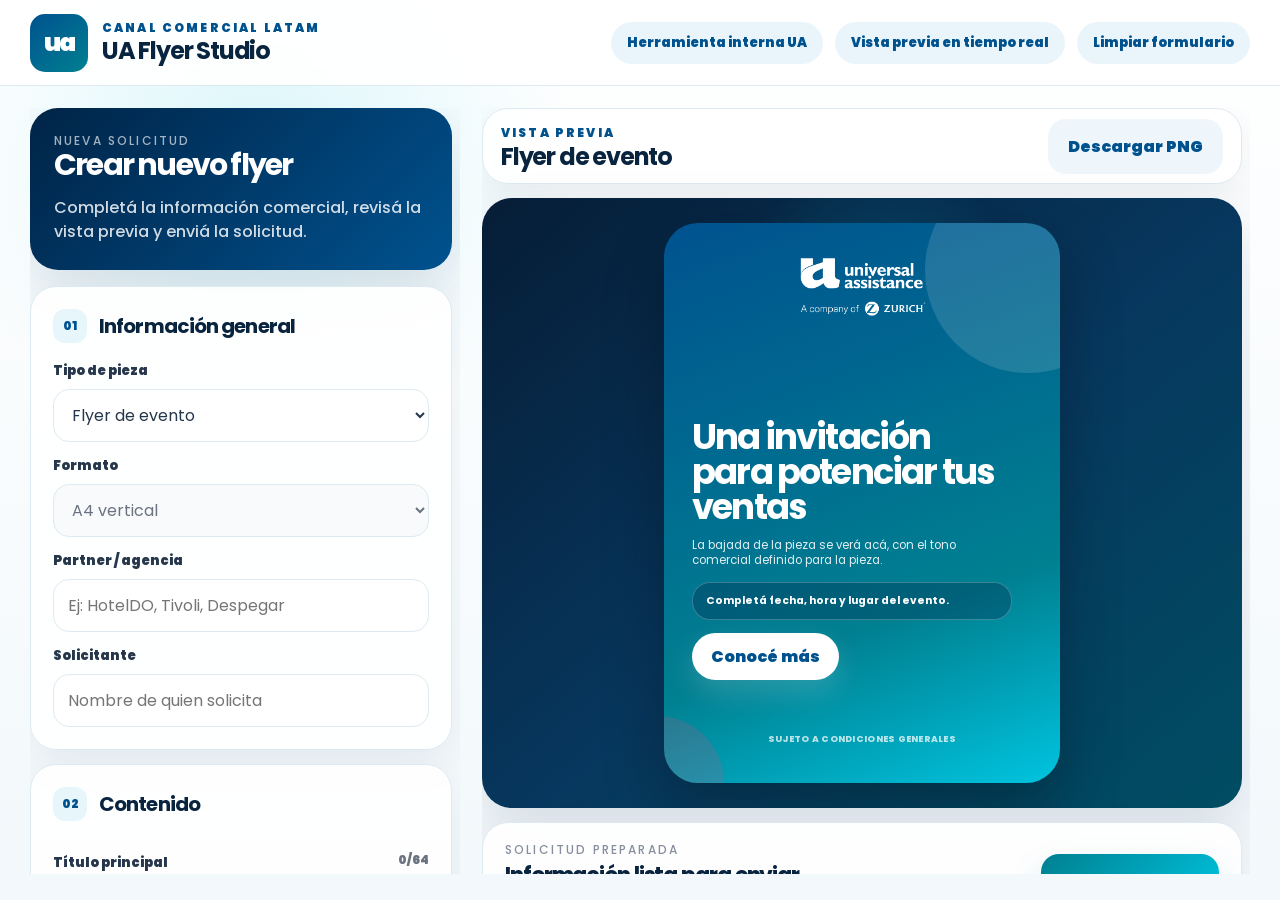
==== commit a52764da: "Update index.html" ====
--- a/index.html
+++ b/index.html
@@ -3,7 +3,7 @@
 <head>
   <meta charset="UTF-8" />
   <meta name="viewport" content="width=device-width, initial-scale=1.0" />
-  <title>UA Flyer Studio v5</title>
+  <title>UA Flyer Studio v5.1</title>
   <link rel="preconnect" href="https://fonts.googleapis.com">
   <link rel="preconnect" href="https://fonts.gstatic.com" crossorigin>
   <link href="https://fonts.googleapis.com/css2?family=Poppins:wght@400;500;600;700;800;900&display=swap" rel="stylesheet">
@@ -463,6 +463,7 @@
     }
 
     .partner-badge{
+      display:none;
       position:absolute;
       top:5.8%;
       right:7%;
@@ -715,25 +716,6 @@
             <option value="a4" selected>A4 vertical</option>
           </select>
 
-          <label for="pais">País / mercado</label>
-          <select id="pais">
-            <option>Argentina</option>
-            <option>Uruguay</option>
-            <option>Paraguay</option>
-            <option>Chile</option>
-            <option>Perú</option>
-            <option>Ecuador</option>
-            <option>Colombia</option>
-            <option>México</option>
-            <option>Guatemala</option>
-            <option>Honduras</option>
-            <option>Nicaragua</option>
-            <option>El Salvador</option>
-            <option>Costa Rica</option>
-            <option>Panamá</option>
-            <option>República Dominicana</option>
-          </select>
-
           <label for="partner">Partner / agencia</label>
           <input id="partner" type="text" placeholder="Ej: HotelDO, Tivoli, Despegar" />
 
@@ -898,7 +880,6 @@
     const fields = {
       tipo: document.getElementById("tipo"),
       formato: document.getElementById("formato"),
-      pais: document.getElementById("pais"),
       partner: document.getElementById("partner"),
       solicitante: document.getElementById("solicitante"),
       titulo: document.getElementById("titulo"),
@@ -1118,7 +1099,6 @@
       return {
         tipo: fields.tipo.value,
         formato: "A4 vertical",
-        pais: fields.pais.value,
         partner: fields.partner.value,
         solicitante: fields.solicitante.value,
         titulo: fields.titulo.value,
@@ -1289,13 +1269,6 @@
           const w = pLogo.width*ratio, h = pLogo.height*ratio;
           ctx.drawImage(pLogo, chipX+(chipW-w)/2, chipY+(chipH-h)/2, w, h);
         }catch(e){}
-      } else {
-        ctx.fillStyle = "rgba(255,255,255,.16)";
-        const bx=rect.width*.79, by=rect.height*.058, bw=rect.width*.16, bh=rect.height*.044;
-        roundRect(ctx,bx,by,bw,bh,bh/2); ctx.fill();
-        ctx.strokeStyle = "rgba(255,255,255,.26)"; ctx.stroke();
-        ctx.fillStyle="#fff"; ctx.font=`900 ${rect.width*.016}px Poppins, Arial`; ctx.textAlign="center";
-        ctx.fillText("PARTNER",bx+bw/2,by+bh*.62); ctx.textAlign="left";
       }
 
       const title = fields.titulo.value.trim() || adaptDefaultTitle();
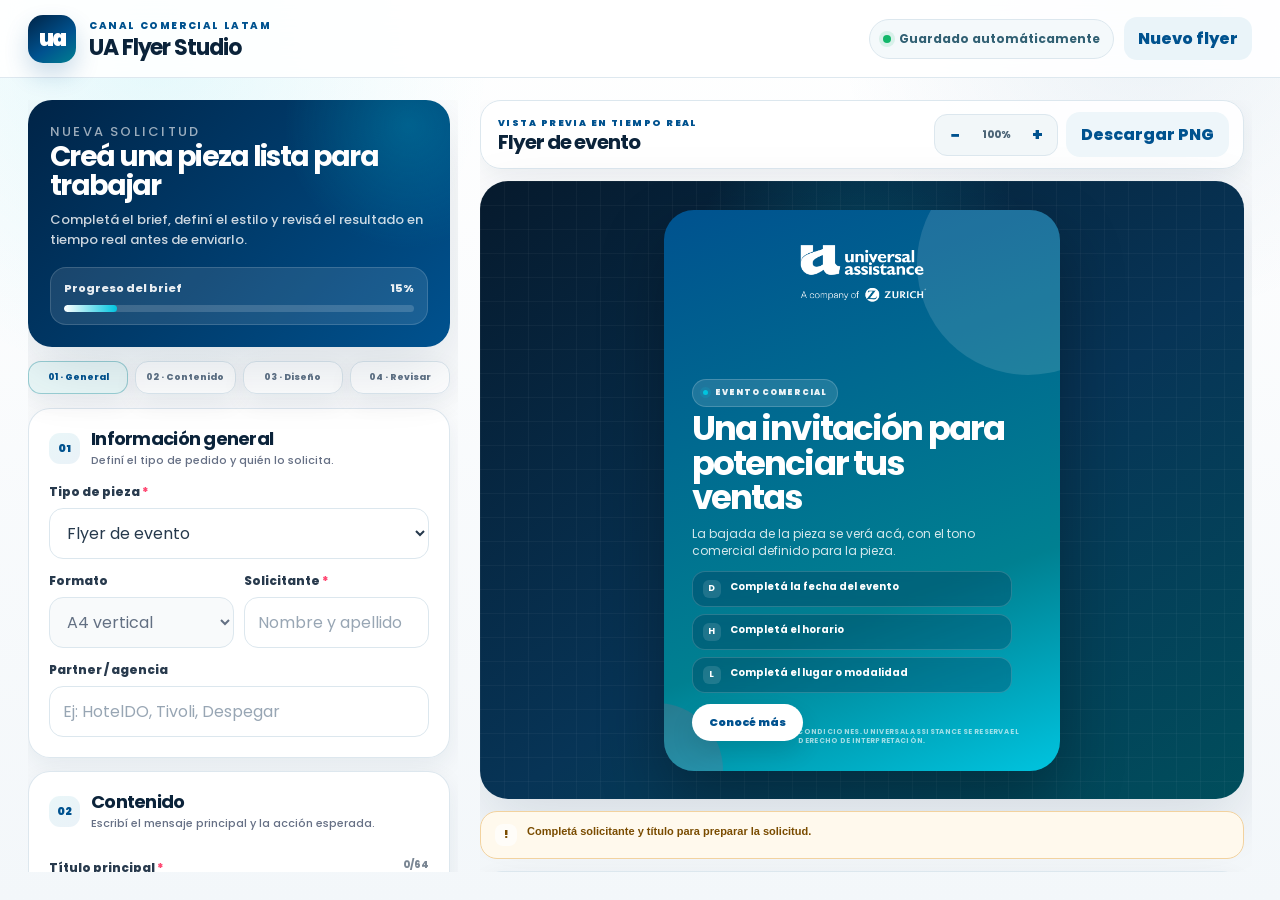
==== commit e57bdcde: "Update print statement from 'Hello' to 'Goodbye'" ====
--- a/index.html
+++ b/index.html
@@ -3,7 +3,8 @@
 <head>
   <meta charset="UTF-8" />
   <meta name="viewport" content="width=device-width, initial-scale=1.0" />
-  <title>UA Flyer Studio v5.1</title>
+  <meta name="theme-color" content="#002447" />
+  <title>UA Flyer Studio v6.0</title>
   <link rel="preconnect" href="https://fonts.googleapis.com">
   <link rel="preconnect" href="https://fonts.gstatic.com" crossorigin>
   <link href="https://fonts.googleapis.com/css2?family=Poppins:wght@400;500;600;700;800;900&display=swap" rel="stylesheet">
@@ -13,34 +14,43 @@
       --ua-teal:#008091;
       --ua-dark:#002447;
       --ua-cyan:#00C4DF;
-      --ua-pink:#ff436e;
-      --bg:#F2F8FB;
+      --ua-pink:#FF436E;
+      --bg:#F3F7FA;
       --card:#FFFFFF;
-      --text:#09243F;
+      --text:#0B233A;
       --muted:#667085;
-      --border:#DDEAF1;
-      --shadow:0 22px 55px rgba(0,36,71,.12);
+      --border:#DCE7EE;
+      --soft:#EEF5F8;
+      --success:#087A70;
+      --warning:#B54708;
+      --danger:#C4320A;
+      --shadow-sm:0 8px 24px rgba(0,36,71,.07);
+      --shadow:0 24px 64px rgba(0,36,71,.13);
     }
 
     *{box-sizing:border-box}
+
+    html{scroll-behavior:smooth}
 
     html,body{
       margin:0;
       min-height:100%;
-      font-family:Poppins, Arial, sans-serif;
+      font-family:Poppins,Arial,sans-serif;
       color:var(--text);
       background:
-        radial-gradient(circle at 20% 15%, rgba(0,196,223,.13), transparent 25%),
-        linear-gradient(180deg,#FFFFFF 0%,#F2F8FB 100%);
-    }
-
-    button,input,select,textarea{
-      font:inherit;
-    }
-
-    button{
-      cursor:pointer;
-    }
+        radial-gradient(circle at 12% 5%,rgba(0,196,223,.10),transparent 24%),
+        radial-gradient(circle at 90% 0%,rgba(0,82,143,.08),transparent 22%),
+        linear-gradient(180deg,#FFFFFF 0%,var(--bg) 100%);
+    }
+
+    button,input,select,textarea{font:inherit}
+    button{cursor:pointer}
+    button:focus-visible,input:focus-visible,select:focus-visible,textarea:focus-visible{
+      outline:3px solid rgba(0,196,223,.25);
+      outline-offset:2px;
+    }
+
+    .hidden{display:none!important}
 
     .app{
       min-height:100vh;
@@ -49,203 +59,345 @@
     }
 
     .topbar{
-      height:86px;
-      padding:16px 30px;
+      min-height:78px;
+      padding:12px 28px;
       display:flex;
       align-items:center;
       justify-content:space-between;
       gap:24px;
-      background:rgba(255,255,255,.92);
-      backdrop-filter:blur(14px);
-      border-bottom:1px solid var(--border);
+      background:rgba(255,255,255,.88);
+      backdrop-filter:blur(18px);
+      border-bottom:1px solid rgba(220,231,238,.92);
       position:sticky;
       top:0;
-      z-index:20;
+      z-index:30;
     }
 
     .brand{
       display:flex;
       align-items:center;
-      gap:14px;
+      gap:13px;
       min-width:260px;
     }
 
     .brand-icon{
-      width:58px;
-      height:58px;
+      width:48px;
+      height:48px;
       border-radius:15px;
       display:grid;
       place-items:center;
-      background:linear-gradient(140deg,var(--ua-blue),var(--ua-teal));
+      background:linear-gradient(145deg,var(--ua-dark),var(--ua-blue) 58%,var(--ua-teal));
       color:#fff;
       font-weight:900;
-      font-size:25px;
+      font-size:22px;
       letter-spacing:-.08em;
+      box-shadow:0 12px 24px rgba(0,82,143,.20);
     }
 
     .brand small{
       display:block;
       color:var(--ua-blue);
       text-transform:uppercase;
-      letter-spacing:.18em;
-      font-weight:900;
-      font-size:12px;
-      line-height:1;
-      margin-bottom:5px;
+      letter-spacing:.16em;
+      font-weight:800;
+      font-size:10px;
+      margin-bottom:3px;
     }
 
     .brand h1{
       margin:0;
-      font-size:24px;
+      font-size:22px;
+      line-height:1;
       letter-spacing:-.05em;
-      line-height:1;
     }
 
     .top-actions{
       display:flex;
       align-items:center;
-      gap:12px;
+      justify-content:flex-end;
+      gap:10px;
       flex-wrap:wrap;
-      justify-content:flex-end;
-    }
-
-    .pill{
-      border:none;
-      padding:11px 16px;
+    }
+
+    .save-status{
+      display:inline-flex;
+      align-items:center;
+      gap:8px;
+      min-height:40px;
+      padding:9px 13px;
       border-radius:999px;
-      background:#EAF5FB;
+      color:#316073;
+      background:#F4F9FB;
+      border:1px solid var(--border);
+      font-size:12px;
+      font-weight:700;
+      white-space:nowrap;
+    }
+
+    .save-dot{
+      width:8px;
+      height:8px;
+      border-radius:50%;
+      background:#12B76A;
+      box-shadow:0 0 0 4px rgba(18,183,106,.12);
+    }
+
+    .ghost-btn,.secondary-btn,.primary-btn,.icon-btn{
+      border:0;
+      font-weight:800;
+      transition:transform .18s ease,box-shadow .18s ease,background .18s ease;
+    }
+
+    .ghost-btn:hover,.secondary-btn:hover,.primary-btn:hover,.icon-btn:hover{transform:translateY(-1px)}
+    .ghost-btn:active,.secondary-btn:active,.primary-btn:active,.icon-btn:active{transform:translateY(0)}
+
+    .ghost-btn{
+      min-height:40px;
+      padding:9px 14px;
+      border-radius:13px;
       color:var(--ua-blue);
-      font-weight:900;
-      font-size:13px;
-      white-space:nowrap;
+      background:#EAF4F9;
+    }
+
+    .secondary-btn{
+      min-height:42px;
+      padding:10px 15px;
+      border-radius:14px;
+      color:var(--ua-blue);
+      background:#EEF6FA;
+    }
+
+    .primary-btn{
+      min-height:46px;
+      padding:12px 18px;
+      border-radius:15px;
+      background:linear-gradient(135deg,var(--ua-teal),var(--ua-cyan));
+      color:#fff;
+      box-shadow:0 14px 28px rgba(0,128,145,.20);
+    }
+
+    .primary-btn:disabled{
+      cursor:not-allowed;
+      opacity:.45;
+      box-shadow:none;
+      transform:none;
     }
 
     .workspace{
       flex:1;
       display:grid;
-      grid-template-columns:430px minmax(640px, 1fr);
+      grid-template-columns:minmax(380px,430px) minmax(620px,1fr);
       gap:22px;
-      padding:22px 30px 26px;
+      padding:22px 28px 28px;
       min-height:0;
     }
 
-    .form-panel{
-      height:calc(100vh - 134px);
+    .form-panel,.preview-panel{
+      height:calc(100vh - 128px);
       overflow-y:auto;
       padding-right:8px;
-    }
-
-    .form-panel::-webkit-scrollbar,
-    .preview-panel::-webkit-scrollbar{
-      width:9px;
-    }
-
-    .form-panel::-webkit-scrollbar-thumb,
-    .preview-panel::-webkit-scrollbar-thumb{
-      background:#A6CFE0;
+      scrollbar-width:thin;
+      scrollbar-color:#A8C8D6 transparent;
+    }
+
+    .form-panel::-webkit-scrollbar,.preview-panel::-webkit-scrollbar{width:8px}
+    .form-panel::-webkit-scrollbar-thumb,.preview-panel::-webkit-scrollbar-thumb{
+      background:#A8C8D6;
       border-radius:999px;
     }
 
     .intro{
-      padding:24px 24px 26px;
-      border-radius:28px;
-      background:linear-gradient(135deg,var(--ua-dark),var(--ua-blue));
+      padding:22px;
+      border-radius:24px;
       color:#fff;
+      background:
+        radial-gradient(circle at 90% 10%,rgba(0,196,223,.25),transparent 28%),
+        linear-gradient(135deg,var(--ua-dark),var(--ua-blue));
       box-shadow:var(--shadow);
-      margin-bottom:16px;
+      margin-bottom:14px;
+      overflow:hidden;
+      position:relative;
     }
 
     .eyebrow{
-      margin:0 0 8px;
+      margin:0 0 7px;
       text-transform:uppercase;
-      letter-spacing:.18em;
-      font-size:12px;
+      letter-spacing:.17em;
+      font-size:10px;
       font-weight:900;
-      opacity:.78;
+      opacity:.76;
     }
 
     .intro h2{
-      margin:0 0 14px;
-      font-size:30px;
+      margin:0 0 10px;
+      font-size:28px;
+      line-height:1.05;
       letter-spacing:-.06em;
-      line-height:1.05;
     }
 
     .intro p{
       margin:0;
-      color:rgba(255,255,255,.82);
+      color:rgba(255,255,255,.80);
       line-height:1.5;
+      font-size:13px;
       font-weight:500;
     }
 
+    .progress-card{
+      margin-top:18px;
+      padding:12px 13px;
+      border-radius:16px;
+      background:rgba(255,255,255,.10);
+      border:1px solid rgba(255,255,255,.15);
+    }
+
+    .progress-copy{
+      display:flex;
+      justify-content:space-between;
+      align-items:center;
+      gap:12px;
+      color:rgba(255,255,255,.9);
+      font-size:11px;
+      font-weight:800;
+      margin-bottom:8px;
+    }
+
+    .progress-track{
+      height:7px;
+      border-radius:999px;
+      background:rgba(255,255,255,.16);
+      overflow:hidden;
+    }
+
+    .progress-bar{
+      height:100%;
+      width:15%;
+      border-radius:inherit;
+      background:linear-gradient(90deg,#fff,var(--ua-cyan));
+      transition:width .25s ease;
+    }
+
+    .steps{
+      display:grid;
+      grid-template-columns:repeat(4,1fr);
+      gap:7px;
+      margin-bottom:14px;
+    }
+
+    .step{
+      padding:9px 7px;
+      border-radius:13px;
+      background:rgba(255,255,255,.88);
+      border:1px solid var(--border);
+      color:#607286;
+      font-size:9px;
+      font-weight:800;
+      text-align:center;
+      box-shadow:var(--shadow-sm);
+    }
+
+    .step.active{
+      color:var(--ua-blue);
+      border-color:rgba(0,128,145,.35);
+      background:#EAF8F8;
+    }
+
     .card{
-      padding:22px;
-      border-radius:26px;
-      background:rgba(255,255,255,.93);
-      border:1px solid var(--border);
-      box-shadow:0 14px 38px rgba(0,36,71,.07);
-      margin-bottom:14px;
+      padding:20px;
+      border-radius:22px;
+      background:rgba(255,255,255,.94);
+      border:1px solid rgba(220,231,238,.96);
+      box-shadow:var(--shadow-sm);
+      margin-bottom:13px;
     }
 
     .section-heading{
       display:flex;
       align-items:center;
-      gap:12px;
-      margin-bottom:18px;
-    }
-
-    .section-heading span{
-      width:34px;
-      height:34px;
-      border-radius:12px;
+      gap:11px;
+      margin-bottom:15px;
+    }
+
+    .section-number{
+      width:31px;
+      height:31px;
+      border-radius:11px;
       display:grid;
       place-items:center;
-      background:#E7F6FA;
+      background:linear-gradient(145deg,#E9F6F8,#EAF2F8);
       color:var(--ua-blue);
+      font-size:11px;
       font-weight:900;
-      font-size:12px;
+      flex:0 0 auto;
     }
 
     .section-heading h3{
       margin:0;
-      font-size:20px;
-      letter-spacing:-.045em;
+      font-size:18px;
+      line-height:1.1;
+      letter-spacing:-.04em;
+    }
+
+    .section-heading p{
+      margin:4px 0 0;
+      color:var(--muted);
+      font-size:11px;
+      line-height:1.35;
+      font-weight:500;
     }
 
     label{
       display:block;
-      color:#26364B;
-      font-size:13px;
-      font-weight:900;
-      margin:14px 0 8px;
+      margin:13px 0 7px;
+      color:#283A4D;
+      font-size:12px;
+      font-weight:800;
+    }
+
+    .required::after{
+      content:" *";
+      color:var(--ua-pink);
     }
 
     input,select,textarea{
       width:100%;
       border:1px solid var(--border);
       background:#fff;
-      border-radius:16px;
-      padding:13px 14px;
-      color:#24364B;
+      border-radius:14px;
+      padding:12px 13px;
+      color:#26394C;
       outline:none;
-      transition:.18s ease;
-    }
+      transition:border-color .18s ease,box-shadow .18s ease,background .18s ease;
+    }
+
+    input::placeholder,textarea::placeholder{color:#98A6B4}
 
     input:focus,select:focus,textarea:focus{
       border-color:var(--ua-cyan);
-      box-shadow:0 0 0 4px rgba(0,196,223,.14);
+      box-shadow:0 0 0 4px rgba(0,196,223,.11);
+    }
+
+    input.invalid,textarea.invalid,select.invalid{
+      border-color:#F97066;
+      background:#FFF8F7;
     }
 
     textarea{
       resize:vertical;
-      min-height:94px;
+      min-height:88px;
       line-height:1.45;
     }
 
     select#formato{
-      background:#F8FAFC;
-      color:#6B7280;
+      color:#637083;
+      background:#F8FAFB;
       pointer-events:none;
+    }
+
+    .field-grid{
+      display:grid;
+      grid-template-columns:1fr 1fr;
+      gap:10px;
     }
 
     .counter-row{
@@ -256,150 +408,327 @@
     }
 
     .counter{
-      color:#6B7280;
+      color:#7B8794;
+      font-size:10px;
+      font-weight:800;
+    }
+
+    .counter.warning{color:var(--warning)}
+    .counter.danger{color:var(--danger)}
+
+    .helper{
+      margin:-2px 0 10px;
+      color:var(--muted);
+      font-size:10px;
+      line-height:1.5;
+      font-weight:500;
+    }
+
+    .dynamic-fields [data-group]{display:none}
+    .dynamic-fields [data-group].active{display:block}
+
+    .template-grid{
+      display:grid;
+      grid-template-columns:repeat(3,1fr);
+      gap:9px;
+    }
+
+    .template-option{
+      position:relative;
+      cursor:pointer;
+    }
+
+    .template-option input{
+      position:absolute;
+      opacity:0;
+      pointer-events:none;
+    }
+
+    .template-tile{
+      min-height:94px;
+      padding:9px;
+      border-radius:15px;
+      border:1px solid var(--border);
+      background:#fff;
+      transition:.18s ease;
+    }
+
+    .template-option input:checked + .template-tile{
+      border-color:var(--ua-teal);
+      box-shadow:0 0 0 3px rgba(0,128,145,.12);
+      transform:translateY(-1px);
+    }
+
+    .template-preview{
+      height:49px;
+      border-radius:10px;
+      margin-bottom:8px;
+      position:relative;
+      overflow:hidden;
+    }
+
+    .template-preview::before{
+      content:"";
+      position:absolute;
+      left:10%;
+      right:30%;
+      top:28%;
+      height:5px;
+      border-radius:999px;
+      background:rgba(255,255,255,.92);
+      box-shadow:0 9px 0 rgba(255,255,255,.48);
+    }
+
+    .template-preview.corporate{background:linear-gradient(145deg,var(--ua-blue),var(--ua-teal))}
+    .template-preview.premium{background:linear-gradient(145deg,#001629,#00385C 58%,#006879)}
+    .template-preview.vibrant{background:linear-gradient(145deg,#00528F,#008091 60%,#00C4DF)}
+
+    .template-name{
+      display:block;
+      color:#26394C;
+      font-size:10px;
+      font-weight:800;
+      text-align:center;
+    }
+
+    .upload-box{
+      position:relative;
+      display:block;
+      padding:15px;
+      border-radius:16px;
+      border:1px dashed #A9C8D6;
+      background:linear-gradient(180deg,#FBFDFE,#F4F9FB);
+      cursor:pointer;
+      transition:.18s ease;
+    }
+
+    .upload-box:hover{
+      border-color:var(--ua-teal);
+      background:#F1FAFA;
+    }
+
+    .upload-box input{
+      position:absolute;
+      inset:0;
+      opacity:0;
+      cursor:pointer;
+    }
+
+    .upload-title{
+      display:block;
+      color:var(--ua-blue);
       font-size:12px;
-      font-weight:900;
-    }
-
-    .hidden{display:none!important}
+      font-weight:800;
+      margin-bottom:3px;
+    }
+
+    .upload-subtitle{
+      display:block;
+      color:var(--muted);
+      font-size:10px;
+      line-height:1.45;
+    }
+
+    .file-state{
+      display:flex;
+      align-items:center;
+      justify-content:space-between;
+      gap:10px;
+      margin-top:8px;
+      padding:8px 10px;
+      border-radius:11px;
+      background:#EAF8F5;
+      color:#126056;
+      font-size:10px;
+      font-weight:700;
+    }
+
+    .range-row{
+      display:grid;
+      grid-template-columns:1fr 44px;
+      align-items:center;
+      gap:10px;
+    }
+
+    input[type="range"]{
+      padding:0;
+      accent-color:var(--ua-teal);
+    }
+
+    .range-value{
+      color:var(--ua-blue);
+      font-size:11px;
+      font-weight:800;
+      text-align:right;
+    }
 
     .check-row{
       display:flex;
       align-items:center;
-      justify-content:flex-start;
       gap:10px;
-      padding:12px 14px;
+      padding:11px 12px;
       border:1px solid var(--border);
-      border-radius:16px;
+      border-radius:14px;
       background:#fff;
-      margin-top:10px;
+      margin-top:9px;
       cursor:pointer;
-      font-weight:800;
-      color:#24364B;
+      color:#26394C;
+      font-size:11px;
+      font-weight:700;
     }
 
     .check-row input{
-      width:18px;
-      height:18px;
-      min-height:18px;
+      width:17px;
+      height:17px;
+      min-height:17px;
       accent-color:var(--ua-teal);
     }
 
-    .helper{
-      color:var(--muted);
-      font-size:12px;
-      line-height:1.5;
-      font-weight:600;
-      margin:-4px 0 12px;
-    }
-
-    .dynamic-fields [data-group]{display:none}
-    .dynamic-fields [data-group].active{display:block}
-
-    .preview-panel{
-      height:calc(100vh - 134px);
-      overflow-y:auto;
-      padding-right:8px;
-    }
-
     .preview-head{
-      height:76px;
+      min-height:68px;
       display:flex;
       align-items:center;
       justify-content:space-between;
-      gap:16px;
-      padding:14px 18px;
-      border-radius:26px;
+      gap:14px;
+      padding:11px 14px 11px 17px;
+      border-radius:21px;
       background:rgba(255,255,255,.94);
       border:1px solid var(--border);
-      box-shadow:0 14px 38px rgba(0,36,71,.07);
-      margin-bottom:14px;
+      box-shadow:var(--shadow-sm);
+      margin-bottom:12px;
     }
 
     .preview-head small{
       display:block;
+      margin-bottom:2px;
       color:var(--ua-blue);
       text-transform:uppercase;
-      letter-spacing:.18em;
+      letter-spacing:.16em;
+      font-size:9px;
       font-weight:900;
-      font-size:12px;
-      margin-bottom:3px;
     }
 
     .preview-head h2{
       margin:0;
-      font-size:24px;
+      font-size:20px;
+      line-height:1;
       letter-spacing:-.05em;
-      line-height:1;
-    }
-
-    .primary-btn{
-      border:none;
-      border-radius:18px;
-      padding:15px 20px;
-      background:linear-gradient(135deg,var(--ua-teal),var(--ua-cyan));
-      color:#fff;
-      font-weight:900;
-      box-shadow:0 18px 35px rgba(0,128,145,.2);
-      white-space:nowrap;
-    }
-
-    .secondary-btn{
-      border:none;
-      border-radius:18px;
-      padding:15px 20px;
-      background:#EEF6FC;
+    }
+
+    .preview-actions{
+      display:flex;
+      align-items:center;
+      gap:8px;
+    }
+
+    .zoom-control{
+      display:flex;
+      align-items:center;
+      gap:4px;
+      padding:4px;
+      border-radius:13px;
+      background:#F2F7F9;
+      border:1px solid var(--border);
+    }
+
+    .icon-btn{
+      width:32px;
+      height:32px;
+      border-radius:9px;
+      display:grid;
+      place-items:center;
       color:var(--ua-blue);
-      font-weight:900;
-      white-space:nowrap;
+      background:transparent;
+      font-size:17px;
+    }
+
+    .zoom-label{
+      min-width:42px;
+      text-align:center;
+      color:#4D6577;
+      font-size:10px;
+      font-weight:800;
     }
 
     .canvas-wrap{
-      height:610px;
-      padding:22px;
-      border-radius:30px;
+      min-height:618px;
+      padding:24px;
+      border-radius:28px;
       display:grid;
       place-items:center;
       background:
-        radial-gradient(circle at 52% 20%, rgba(0,196,223,.25), transparent 25%),
-        linear-gradient(140deg,#061d36 0%,#07375e 52%,#004d63 100%);
+        linear-gradient(rgba(255,255,255,.035) 1px,transparent 1px),
+        linear-gradient(90deg,rgba(255,255,255,.035) 1px,transparent 1px),
+        radial-gradient(circle at 50% 16%,rgba(0,196,223,.22),transparent 27%),
+        linear-gradient(145deg,#061A2D,#073456 55%,#004E5C);
+      background-size:24px 24px,24px 24px,auto,auto;
       box-shadow:var(--shadow);
-      overflow:hidden;
-      margin-bottom:14px;
+      overflow:auto;
+      margin-bottom:12px;
+    }
+
+    .canvas-stage{
+      display:grid;
+      place-items:center;
+      min-width:100%;
+      min-height:570px;
     }
 
     .flyer-canvas{
+      --preview-scale:1;
+      --image-opacity:.22;
       position:relative;
-      height:560px;
+      width:396px;
       aspect-ratio:1080/1530;
-      max-width:100%;
-      border-radius:34px;
+      border-radius:30px;
       overflow:hidden;
       color:#fff;
       background:linear-gradient(160deg,#00528F 0%,#008091 68%,#00C4DF 100%);
-      box-shadow:0 26px 60px rgba(0,0,0,.28);
+      box-shadow:0 28px 65px rgba(0,0,0,.30);
       isolation:isolate;
+      transform:scale(var(--preview-scale));
+      transform-origin:center;
+      transition:transform .2s ease,background .2s ease;
+      flex:0 0 auto;
+    }
+
+    .flyer-canvas.template-premium{
+      background:linear-gradient(155deg,#00182C 0%,#003A5D 57%,#006A78 100%);
+    }
+
+    .flyer-canvas.template-vibrant{
+      background:linear-gradient(155deg,#00528F 0%,#007B99 52%,#00C4DF 100%);
     }
 
     .flyer-canvas::before{
       content:"";
       position:absolute;
       inset:0;
-      background:var(--bg-image, none) center/cover no-repeat;
-      opacity:.22;
+      background:var(--bg-image,none) center/cover no-repeat;
+      opacity:var(--image-opacity);
       z-index:0;
     }
 
     .flyer-canvas::after{
       content:"";
       position:absolute;
-      width:52%;
+      width:56%;
       aspect-ratio:1;
-      right:-18%;
+      right:-20%;
       top:-10%;
       border-radius:50%;
-      background:rgba(255,255,255,.13);
+      background:rgba(255,255,255,.12);
       z-index:1;
+    }
+
+    .template-premium::after{
+      border:1px solid rgba(255,255,255,.13);
+      background:transparent;
+    }
+
+    .template-vibrant::after{
+      background:rgba(255,255,255,.15);
+      box-shadow:-115px 390px 0 12px rgba(255,67,110,.11);
     }
 
     .corner-circle{
@@ -409,9 +738,22 @@
       left:-19%;
       bottom:-12%;
       border-radius:50%;
-      background:rgba(255,67,110,.16);
+      background:rgba(255,67,110,.15);
       z-index:1;
     }
+
+    .safe-area{
+      position:absolute;
+      inset:4.2%;
+      border:1px dashed rgba(255,255,255,.18);
+      border-radius:22px;
+      pointer-events:none;
+      z-index:8;
+      opacity:0;
+      transition:.18s ease;
+    }
+
+    .show-guides .safe-area{opacity:1}
 
     .ua-logo-img{
       position:absolute;
@@ -420,7 +762,7 @@
       transform:translateX(-50%);
       width:34%;
       max-width:205px;
-      min-width:126px;
+      min-width:120px;
       z-index:4;
       object-fit:contain;
     }
@@ -429,8 +771,7 @@
       left:6%;
       transform:none;
       width:30%;
-      max-width:176px;
-      min-width:112px;
+      min-width:106px;
     }
 
     .ua-fallback{
@@ -458,23 +799,7 @@
       left:50%;
       width:1px;
       height:50px;
-      background:rgba(255,255,255,.42);
-      z-index:4;
-    }
-
-    .partner-badge{
-      display:none;
-      position:absolute;
-      top:5.8%;
-      right:7%;
-      padding:9px 20px;
-      border-radius:999px;
-      background:rgba(255,255,255,.16);
-      border:1px solid rgba(255,255,255,.26);
-      color:#fff;
-      font-size:12px;
-      font-weight:900;
-      text-transform:uppercase;
+      background:rgba(255,255,255,.35);
       z-index:4;
     }
 
@@ -483,24 +808,22 @@
       top:5.2%;
       right:6%;
       width:28%;
-      max-width:165px;
       height:56px;
       object-fit:contain;
-      border:1px solid rgba(255,255,255,.34);
-      box-shadow:0 12px 26px rgba(0,0,0,.22);
+      border:1px solid rgba(255,255,255,.32);
+      box-shadow:0 12px 26px rgba(0,0,0,.18);
       padding:10px 14px;
-      border-radius:18px;
+      border-radius:17px;
       z-index:4;
     }
 
     .partner-logo.mode-claro{
-      background:rgba(255,255,255,.94);
-      border-color:rgba(255,255,255,.7);
+      background:rgba(255,255,255,.95);
+      border-color:rgba(255,255,255,.65);
     }
 
     .partner-logo.mode-oscuro{
-      background:linear-gradient(135deg,rgba(0,36,71,.78),rgba(0,128,145,.46));
-      border-color:rgba(255,255,255,.34);
+      background:linear-gradient(135deg,rgba(0,36,71,.82),rgba(0,128,145,.50));
     }
 
     .partner-logo.mode-sin-fondo{
@@ -510,23 +833,67 @@
       padding:0;
     }
 
+    .category-label{
+      position:absolute;
+      left:7%;
+      top:30.2%;
+      z-index:3;
+      display:inline-flex;
+      align-items:center;
+      gap:7px;
+      padding:7px 10px;
+      border-radius:999px;
+      background:rgba(255,255,255,.12);
+      border:1px solid rgba(255,255,255,.18);
+      color:rgba(255,255,255,.92);
+      text-transform:uppercase;
+      letter-spacing:.13em;
+      font-size:8px;
+      font-weight:900;
+      backdrop-filter:blur(5px);
+    }
+
+    .category-label::before{
+      content:"";
+      width:5px;
+      height:5px;
+      border-radius:50%;
+      background:var(--ua-cyan);
+      box-shadow:0 0 0 3px rgba(0,196,223,.15);
+    }
+
     .flyer-content{
       position:absolute;
       left:7%;
       right:7%;
-      top:35%;
+      top:36%;
+      z-index:3;
       display:flex;
       flex-direction:column;
-      gap:13px;
-      z-index:3;
+      gap:11px;
+    }
+
+    .align-center .category-label{
+      left:50%;
+      transform:translateX(-50%);
+    }
+
+    .align-center .flyer-content{
+      align-items:center;
+      text-align:center;
+    }
+
+    .align-center .flyer-content h2,
+    .align-center .flyer-content p{
+      max-width:100%;
     }
 
     .flyer-content h2{
       margin:0;
-      max-width:94%;
-      font-size:clamp(30px,2.75vw,43px);
-      line-height:1;
-      letter-spacing:-.052em;
+      max-width:95%;
+      font-size:34px;
+      line-height:1.01;
+      letter-spacing:-.055em;
       overflow-wrap:anywhere;
       word-break:break-word;
       display:-webkit-box;
@@ -536,23 +903,23 @@
     }
 
     .flyer-title-long .flyer-content h2{
-      font-size:clamp(25px,2.25vw,35px);
-      line-height:1.02;
+      font-size:29px;
+      line-height:1.03;
       -webkit-line-clamp:6;
     }
 
     .flyer-title-xlong .flyer-content h2{
-      font-size:clamp(22px,1.95vw,30px);
-      line-height:1.04;
+      font-size:25px;
+      line-height:1.05;
       -webkit-line-clamp:7;
     }
 
     .flyer-content p{
       margin:0;
-      max-width:92%;
-      color:rgba(255,255,255,.88);
-      font-size:clamp(11px,.9vw,14px);
-      line-height:1.35;
+      max-width:94%;
+      color:rgba(255,255,255,.83);
+      font-size:12px;
+      line-height:1.42;
       overflow-wrap:anywhere;
       word-break:break-word;
       display:-webkit-box;
@@ -561,66 +928,119 @@
       overflow:hidden;
     }
 
-    .details-box{
-      max-width:94%;
-      padding:11px 13px;
-      border-radius:18px;
-      background:rgba(0,36,71,.32);
-      border:1px solid rgba(255,255,255,.22);
+    .details-list{
+      display:grid;
+      gap:7px;
+      width:94%;
+    }
+
+    .detail-row{
+      display:flex;
+      align-items:flex-start;
+      gap:9px;
+      padding:8px 10px;
+      border-radius:13px;
+      background:rgba(0,36,71,.27);
+      border:1px solid rgba(255,255,255,.16);
       color:#fff;
-      font-size:clamp(10px,.82vw,12px);
+      font-size:10px;
+      line-height:1.35;
       font-weight:700;
-      line-height:1.35;
-      overflow:hidden;
-      display:-webkit-box;
-      -webkit-line-clamp:2;
-      -webkit-box-orient:vertical;
+      backdrop-filter:blur(5px);
+    }
+
+    .align-center .detail-row{
+      justify-content:center;
+      text-align:left;
+    }
+
+    .detail-icon{
+      width:18px;
+      height:18px;
+      border-radius:6px;
+      display:grid;
+      place-items:center;
+      flex:0 0 auto;
+      background:rgba(255,255,255,.12);
+      font-size:9px;
     }
 
     .flyer-cta{
       align-self:flex-start;
-      border:none;
+      border:0;
       border-radius:999px;
-      padding:11px 19px;
+      padding:10px 17px;
       background:#fff;
       color:var(--ua-blue);
+      font-size:11px;
       font-weight:900;
-      box-shadow:0 12px 28px rgba(255,255,255,.16);
-    }
-
-    .flyer-cta.hidden-cta{
-      display:none;
-    }
+      box-shadow:0 12px 24px rgba(0,0,0,.10);
+    }
+
+    .align-center .flyer-cta{align-self:center}
+    .flyer-cta.hidden-cta{display:none}
 
     .qr-preview{
       position:absolute;
       right:7%;
-      bottom:10%;
+      bottom:9%;
       width:21%;
-      max-width:98px;
+      max-width:96px;
       aspect-ratio:1;
       background:#fff;
-      border-radius:16px;
-      padding:8px;
-      box-shadow:0 12px 26px rgba(0,0,0,.22);
+      border-radius:15px;
+      padding:7px;
+      box-shadow:0 12px 26px rgba(0,0,0,.20);
       z-index:5;
     }
 
-    .flyer-has-qr .details-box{
-      max-width:66%;
-    }
+    .flyer-has-qr .details-list{width:66%}
 
     .legal{
       position:absolute;
       left:6%;
       right:6%;
-      bottom:5%;
+      bottom:4.6%;
+      margin:0;
       text-align:center;
-      color:rgba(255,255,255,.72);
-      font-size:9px;
-      font-weight:800;
-      letter-spacing:.03em;
+      color:rgba(255,255,255,.62);
+      font-size:7px;
+      line-height:1.3;
+      font-weight:700;
+      letter-spacing:.045em;
       z-index:4;
+    }
+
+    .validation-card{
+      display:flex;
+      align-items:flex-start;
+      gap:10px;
+      margin-bottom:12px;
+      padding:12px 14px;
+      border-radius:17px;
+      border:1px solid #F2D29F;
+      background:#FFF9ED;
+      color:#7A4C00;
+      font-size:11px;
+      line-height:1.45;
+      font-weight:600;
+    }
+
+    .validation-card.valid{
+      border-color:#A7DCCE;
+      background:#ECFAF6;
+      color:#126056;
+    }
+
+    .validation-icon{
+      width:22px;
+      height:22px;
+      flex:0 0 auto;
+      border-radius:8px;
+      display:grid;
+      place-items:center;
+      background:rgba(255,255,255,.65);
+      font-weight:900;
     }
 
     .submit-card{
@@ -628,49 +1048,74 @@
       display:flex;
       align-items:center;
       justify-content:space-between;
-      gap:16px;
-      padding:18px 22px;
-      border-radius:26px;
+      gap:14px;
+      padding:17px 19px;
+      border-radius:22px;
       background:rgba(255,255,255,.94);
       border:1px solid var(--border);
-      box-shadow:0 14px 38px rgba(0,36,71,.07);
+      box-shadow:var(--shadow-sm);
     }
 
     .submit-card h3{
-      margin:0 0 5px;
-      font-size:22px;
-      letter-spacing:-.05em;
+      margin:0 0 4px;
+      font-size:19px;
+      letter-spacing:-.04em;
     }
 
     .submit-card p{
       margin:0;
       color:var(--muted);
+      font-size:11px;
+      line-height:1.4;
       font-weight:500;
     }
 
     .result{
-      margin-top:14px;
+      margin-top:12px;
       padding:16px;
-      border-radius:22px;
+      border-radius:18px;
       background:#EAFBF8;
       color:#064B55;
       border:1px solid rgba(0,128,145,.22);
-      font-size:13px;
-      line-height:1.5;
+      font-size:11px;
+      line-height:1.55;
       white-space:pre-wrap;
+      box-shadow:var(--shadow-sm);
     }
 
     @media (max-width:1100px){
-      .workspace{
-        grid-template-columns:1fr;
-      }
+      .workspace{grid-template-columns:1fr}
       .form-panel,.preview-panel{
         height:auto;
         overflow:visible;
       }
-      .canvas-wrap{
-        height:620px;
+      .preview-panel{padding-right:0}
+    }
+
+    @media (max-width:720px){
+      .topbar{
+        align-items:flex-start;
+        padding:12px 16px;
       }
+      .brand{min-width:0}
+      .save-status{display:none}
+      .workspace{padding:16px;gap:16px}
+      .field-grid,.template-grid{grid-template-columns:1fr}
+      .preview-head{align-items:flex-start}
+      .preview-actions{flex-wrap:wrap;justify-content:flex-end}
+      .canvas-wrap{padding:18px 12px;min-height:570px}
+      .flyer-canvas{width:360px}
+      .submit-card{align-items:flex-start;flex-direction:column}
+      .primary-btn{width:100%}
+    }
+
+    @media (max-width:420px){
+      .brand small{display:none}
+      .brand h1{font-size:18px}
+      .brand-icon{width:42px;height:42px}
+      .ghost-btn{font-size:11px}
+      .flyer-canvas{width:320px}
+      .steps{grid-template-columns:1fr 1fr}
     }
   </style>
 </head>
@@ -685,25 +1130,49 @@
           <h1>UA Flyer Studio</h1>
         </div>
       </div>
+
       <div class="top-actions">
-        <span class="pill">Herramienta interna UA</span>
-        <span class="pill">Vista previa en tiempo real</span>
-        <button class="pill" id="clearBtn" type="button">Limpiar formulario</button>
+        <span class="save-status" id="saveStatus">
+          <span class="save-dot"></span>
+          <span id="saveStatusText">Guardado automáticamente</span>
+        </span>
+        <button class="ghost-btn" id="clearBtn" type="button">Nuevo flyer</button>
       </div>
     </header>
 
     <main class="workspace">
-      <form class="form-panel" id="requestForm">
+      <form class="form-panel" id="requestForm" novalidate>
         <section class="intro">
           <p class="eyebrow">Nueva solicitud</p>
-          <h2>Crear nuevo flyer</h2>
-          <p>Completá la información comercial, revisá la vista previa y enviá la solicitud.</p>
+          <h2>Creá una pieza lista para trabajar</h2>
+          <p>Completá el brief, definí el estilo y revisá el resultado en tiempo real antes de enviarlo.</p>
+
+          <div class="progress-card">
+            <div class="progress-copy">
+              <span>Progreso del brief</span>
+              <span id="progressLabel">15%</span>
+            </div>
+            <div class="progress-track"><div class="progress-bar" id="progressBar"></div></div>
+          </div>
         </section>
 
+        <div class="steps" aria-label="Etapas del formulario">
+          <div class="step active" data-step="1">01 · General</div>
+          <div class="step" data-step="2">02 · Contenido</div>
+          <div class="step" data-step="3">03 · Diseño</div>
+          <div class="step" data-step="4">04 · Revisar</div>
+        </div>
+
         <section class="card">
-          <div class="section-heading"><span>01</span><h3>Información general</h3></div>
-
-          <label for="tipo">Tipo de pieza</label>
+          <div class="section-heading">
+            <span class="section-number">01</span>
+            <div>
+              <h3>Información general</h3>
+              <p>Definí el tipo de pedido y quién lo solicita.</p>
+            </div>
+          </div>
+
+          <label class="required" for="tipo">Tipo de pieza</label>
           <select id="tipo">
             <option value="evento">Flyer de evento</option>
             <option value="producto">Flyer de producto</option>
@@ -711,23 +1180,34 @@
             <option value="otro">Otro tipo de pieza</option>
           </select>
 
-          <label for="formato">Formato</label>
-          <select id="formato">
-            <option value="a4" selected>A4 vertical</option>
-          </select>
+          <div class="field-grid">
+            <div>
+              <label for="formato">Formato</label>
+              <select id="formato">
+                <option value="a4" selected>A4 vertical</option>
+              </select>
+            </div>
+            <div>
+              <label class="required" for="solicitante">Solicitante</label>
+              <input id="solicitante" type="text" placeholder="Nombre y apellido" autocomplete="name" />
+            </div>
+          </div>
 
           <label for="partner">Partner / agencia</label>
           <input id="partner" type="text" placeholder="Ej: HotelDO, Tivoli, Despegar" />
-
-          <label for="solicitante">Solicitante</label>
-          <input id="solicitante" type="text" placeholder="Nombre de quien solicita" />
         </section>
 
         <section class="card">
-          <div class="section-heading"><span>02</span><h3>Contenido</h3></div>
+          <div class="section-heading">
+            <span class="section-number">02</span>
+            <div>
+              <h3>Contenido</h3>
+              <p>Escribí el mensaje principal y la acción esperada.</p>
+            </div>
+          </div>
 
           <div class="counter-row">
-            <label for="titulo">Título principal</label>
+            <label class="required" for="titulo">Título principal</label>
             <span class="counter" id="tituloCount">0/64</span>
           </div>
           <input id="titulo" type="text" maxlength="64" placeholder="Ej: Potenciá tus ventas con UA" />
@@ -738,7 +1218,7 @@
           </div>
           <textarea id="bajada" rows="4" maxlength="130" placeholder="Ej: Soluciones de asistencia al viajero pensadas para cada pasajero."></textarea>
 
-          <label for="ctaTipo">CTA</label>
+          <label for="ctaTipo">Llamado a la acción</label>
           <select id="ctaTipo">
             <option>Conocé más</option>
             <option>Reservá tu lugar</option>
@@ -751,12 +1231,12 @@
 
           <div id="ctaCustomWrap" class="hidden">
             <label for="cta">CTA personalizado</label>
-            <input id="cta" type="text" placeholder="Escribí el CTA exacto" />
+            <input id="cta" type="text" maxlength="30" placeholder="Escribí el CTA exacto" />
           </div>
 
           <div id="ctaLinkWrap">
             <label for="ctaLink">Link del CTA</label>
-            <input id="ctaLink" type="url" placeholder="https://..." />
+            <input id="ctaLink" type="url" placeholder="https://..." inputmode="url" />
           </div>
 
           <label for="objetivo">Objetivo de la pieza</label>
@@ -764,15 +1244,27 @@
         </section>
 
         <section class="card dynamic-fields">
-          <div class="section-heading"><span>03</span><h3>Datos específicos</h3></div>
+          <div class="section-heading">
+            <span class="section-number">03</span>
+            <div>
+              <h3>Datos específicos</h3>
+              <p>La información cambia según el tipo de pieza seleccionado.</p>
+            </div>
+          </div>
 
           <div data-group="evento" class="active">
             <label for="fechaEvento">Fecha del evento</label>
             <input id="fechaEvento" type="text" placeholder="Ej: Martes 7/7" />
-            <label for="horaEvento">Hora</label>
-            <input id="horaEvento" type="text" placeholder="Ej: 9.30 hs" />
-            <label for="lugarEvento">Lugar / modalidad</label>
-            <input id="lugarEvento" type="text" placeholder="Ej: Online / Applebee's Zona 10" />
+            <div class="field-grid">
+              <div>
+                <label for="horaEvento">Hora</label>
+                <input id="horaEvento" type="text" placeholder="Ej: 9:30 h" />
+              </div>
+              <div>
+                <label for="lugarEvento">Lugar / modalidad</label>
+                <input id="lugarEvento" type="text" placeholder="Ej: Online / Zona 10" />
+              </div>
+            </div>
           </div>
 
           <div data-group="producto">
@@ -801,74 +1293,166 @@
           </div>
         </section>
 
+        <section class="card">
+          <div class="section-heading">
+            <span class="section-number">04</span>
+            <div>
+              <h3>Diseño y recursos</h3>
+              <p>Elegí una variante visual aprobada y sumá los assets.</p>
+            </div>
+          </div>
+
+          <label>Estilo del flyer</label>
+          <div class="template-grid">
+            <label class="template-option">
+              <input type="radio" name="template" value="corporate" checked />
+              <span class="template-tile">
+                <span class="template-preview corporate"></span>
+                <span class="template-name">Corporativo</span>
+              </span>
+            </label>
+            <label class="template-option">
+              <input type="radio" name="template" value="premium" />
+              <span class="template-tile">
+                <span class="template-preview premium"></span>
+                <span class="template-name">Premium</span>
+              </span>
+            </label>
+            <label class="template-option">
+              <input type="radio" name="template" value="vibrant" />
+              <span class="template-tile">
+                <span class="template-preview vibrant"></span>
+                <span class="template-name">Comercial</span>
+              </span>
+            </label>
+          </div>
+
+          <div class="field-grid">
+            <div>
+              <label for="alignment">Alineación</label>
+              <select id="alignment">
+                <option value="left" selected>Izquierda</option>
+                <option value="center">Centrada</option>
+              </select>
+            </div>
+            <div>
+              <label for="partnerLogoMode">Fondo del logo partner</label>
+              <select id="partnerLogoMode">
+                <option value="claro" selected>Claro</option>
+                <option value="oscuro">Oscuro</option>
+                <option value="sin-fondo">Sin fondo</option>
+              </select>
+            </div>
+          </div>
+
+          <label for="logoPartner">Logo partner</label>
+          <label class="upload-box" for="logoPartner">
+            <input id="logoPartner" type="file" accept="image/png,image/jpeg,image/svg+xml,image/webp" />
+            <span class="upload-title">Cargar logo del partner</span>
+            <span class="upload-subtitle">PNG o SVG con buena resolución. El fondo puede ajustarse debajo.</span>
+          </label>
+          <div class="file-state hidden" id="logoFileState">
+            <span id="logoFileName">Archivo cargado</span>
+            <span>✓</span>
+          </div>
+
+          <label for="imagenFondo">Imagen / fondo opcional</label>
+          <label class="upload-box" for="imagenFondo">
+            <input id="imagenFondo" type="file" accept="image/png,image/jpeg,image/webp" />
+            <span class="upload-title">Cargar imagen de fondo</span>
+            <span class="upload-subtitle">Usá una imagen horizontal o vertical de alta calidad.</span>
+          </label>
+          <div class="file-state hidden" id="bgFileState">
+            <span id="bgFileName">Archivo cargado</span>
+            <span>✓</span>
+          </div>
+
+          <label for="imageOpacity">Intensidad de la imagen</label>
+          <div class="range-row">
+            <input id="imageOpacity" type="range" min="8" max="55" value="22" />
+            <span class="range-value" id="imageOpacityValue">22%</span>
+          </div>
+
+          <label class="check-row" for="showGuides">
+            <input id="showGuides" type="checkbox" />
+            <span>Mostrar márgenes seguros en la vista previa</span>
+          </label>
+        </section>
+
         <section class="card hidden" id="qrSection">
-          <div class="section-heading"><span>04</span><h3>QR opcional</h3></div>
-          <p class="helper">Usalo cuando el flyer no lleve botón de CTA.</p>
+          <div class="section-heading">
+            <span class="section-number">05</span>
+            <div>
+              <h3>QR opcional</h3>
+              <p>Disponible cuando la pieza no lleva botón de CTA.</p>
+            </div>
+          </div>
 
           <label for="qrLink">Link para generar QR</label>
-          <input id="qrLink" type="url" placeholder="https://..." />
+          <input id="qrLink" type="url" placeholder="https://..." inputmode="url" />
 
           <label class="check-row" for="usarQr">
             <input id="usarQr" type="checkbox" />
             <span>Mostrar QR en el flyer</span>
           </label>
         </section>
-
-        <section class="card">
-          <div class="section-heading"><span>04</span><h3>Assets opcionales</h3></div>
-
-          <label for="logoPartner">Logo partner</label>
-          <input id="logoPartner" type="file" accept="image/*" />
-
-          <label for="partnerLogoMode">Fondo del logo partner</label>
-          <select id="partnerLogoMode">
-            <option value="claro" selected>Claro, para logos en color</option>
-            <option value="oscuro">Oscuro, para logos blancos</option>
-            <option value="sin-fondo">Sin fondo</option>
-          </select>
-
-          <label for="imagenFondo">Imagen / fondo opcional</label>
-          <input id="imagenFondo" type="file" accept="image/*" />
-        </section>
       </form>
 
       <section class="preview-panel">
         <div class="preview-head">
           <div>
-            <small>Vista previa</small>
+            <small>Vista previa en tiempo real</small>
             <h2 id="previewName">Flyer de evento</h2>
           </div>
-          <button class="secondary-btn" id="downloadPngBtn" type="button">Descargar PNG</button>
+
+          <div class="preview-actions">
+            <div class="zoom-control" aria-label="Control de zoom">
+              <button class="icon-btn" id="zoomOutBtn" type="button" aria-label="Alejar">−</button>
+              <span class="zoom-label" id="zoomLabel">100%</span>
+              <button class="icon-btn" id="zoomInBtn" type="button" aria-label="Acercar">+</button>
+            </div>
+            <button class="secondary-btn" id="downloadPngBtn" type="button">Descargar PNG</button>
+          </div>
         </div>
 
         <div class="canvas-wrap">
-          <div class="flyer-canvas" id="flyerCanvas">
-            <div class="corner-circle"></div>
-            <img class="ua-logo-img" id="uaLogoPreview" src="UA%20Logo_Zurich%20-%20Blanco%20(4).png" alt="Universal Assistance" onerror="this.style.display='none';document.getElementById('uaFallback').style.display='block';" />
-            <div class="ua-fallback" id="uaFallback">universal<br>assistance</div>
-            <div class="brand-divider hidden" id="brandDivider"></div>
-            <div class="partner-badge" id="partnerBadge">Partner</div>
-            <img class="partner-logo hidden mode-claro" id="partnerLogoPreview" alt="Logo partner" />
-
-            <div class="flyer-content">
-              <h2 id="titlePreview">Una invitación para potenciar tus ventas</h2>
-              <p id="subtitlePreview">La bajada de la pieza se verá acá, con el tono comercial definido para la pieza.</p>
-              <div class="details-box" id="detailsPreview">Completá fecha, hora y lugar del evento.</div>
-              <button class="flyer-cta" id="ctaPreview" type="button">Conocé más</button>
+          <div class="canvas-stage">
+            <div class="flyer-canvas template-corporate" id="flyerCanvas">
+              <div class="corner-circle"></div>
+              <div class="safe-area"></div>
+
+              <img class="ua-logo-img" id="uaLogoPreview" src="UA%20Logo_Zurich%20-%20Blanco%20(4).png" alt="Universal Assistance" onerror="this.style.display='none';document.getElementById('uaFallback').style.display='block';" />
+              <div class="ua-fallback" id="uaFallback">universal<br>assistance</div>
+              <div class="brand-divider hidden" id="brandDivider"></div>
+              <img class="partner-logo hidden mode-claro" id="partnerLogoPreview" alt="Logo partner" />
+
+              <div class="category-label" id="categoryPreview">Evento comercial</div>
+
+              <div class="flyer-content">
+                <h2 id="titlePreview">Una invitación para potenciar tus ventas</h2>
+                <p id="subtitlePreview">La bajada de la pieza se verá acá, con el tono comercial definido para la pieza.</p>
+                <div class="details-list" id="detailsPreview"></div>
+                <button class="flyer-cta" id="ctaPreview" type="button">Conocé más</button>
+              </div>
+
+              <img id="qrPreview" class="qr-preview hidden" alt="QR del CTA" />
+              <p class="legal">SUJETO A TÉRMINOS Y CONDICIONES. UNIVERSAL ASSISTANCE SE RESERVA EL DERECHO DE INTERPRETACIÓN.</p>
             </div>
-
-            <img id="qrPreview" class="qr-preview hidden" alt="QR del CTA" />
-            <p class="legal">SUJETO A CONDICIONES GENERALES</p>
-          </div>
+          </div>
+        </div>
+
+        <div class="validation-card" id="validationCard">
+          <span class="validation-icon" id="validationIcon">!</span>
+          <span id="validationText">Completá solicitante y título para preparar la solicitud.</span>
         </div>
 
         <div class="submit-card">
           <div>
             <p class="eyebrow">Solicitud preparada</p>
-            <h3>Información lista para enviar</h3>
-            <p>Se genera el pedido con toda la información cargada.</p>
-          </div>
-          <button class="primary-btn" id="sendBtn" type="button">Enviar solicitud</button>
+            <h3>Enviar brief a Marketing</h3>
+            <p>Se incluirán los datos comerciales, la configuración visual y la vista previa.</p>
+          </div>
+          <button class="primary-btn" id="sendBtn" type="button" disabled>Enviar solicitud</button>
         </div>
 
         <div class="result hidden" id="resultBox"></div>
@@ -905,36 +1489,64 @@
       logoPartner: document.getElementById("logoPartner"),
       partnerLogoMode: document.getElementById("partnerLogoMode"),
       imagenFondo: document.getElementById("imagenFondo"),
+      alignment: document.getElementById("alignment"),
+      imageOpacity: document.getElementById("imageOpacity"),
+      showGuides: document.getElementById("showGuides")
     };
 
     const preview = {
       name: document.getElementById("previewName"),
       canvas: document.getElementById("flyerCanvas"),
-      partnerBadge: document.getElementById("partnerBadge"),
       partnerLogo: document.getElementById("partnerLogoPreview"),
       brandDivider: document.getElementById("brandDivider"),
+      category: document.getElementById("categoryPreview"),
       title: document.getElementById("titlePreview"),
       subtitle: document.getElementById("subtitlePreview"),
       details: document.getElementById("detailsPreview"),
       cta: document.getElementById("ctaPreview"),
-      qr: document.getElementById("qrPreview"),
+      qr: document.getElementById("qrPreview")
     };
 
     const typeLabels = {
-      evento: "Flyer de evento",
-      producto: "Flyer de producto",
-      conmemorativo: "Pieza conmemorativa",
-      otro: "Otro tipo de pieza"
+      evento:"Flyer de evento",
+      producto:"Flyer de producto",
+      conmemorativo:"Pieza conmemorativa",
+      otro:"Otro tipo de pieza"
+    };
+
+    const categoryLabels = {
+      evento:"Evento comercial",
+      producto:"Producto UA",
+      conmemorativo:"Comunidad UA",
+      otro:"Comunicación comercial"
     };
 
     const resultBox = document.getElementById("resultBox");
     const tituloCount = document.getElementById("tituloCount");
     const bajadaCount = document.getElementById("bajadaCount");
+    const progressBar = document.getElementById("progressBar");
+    const progressLabel = document.getElementById("progressLabel");
+    const validationCard = document.getElementById("validationCard");
+    const validationIcon = document.getElementById("validationIcon");
+    const validationText = document.getElementById("validationText");
+    const sendBtn = document.getElementById("sendBtn");
+    const saveStatusText = document.getElementById("saveStatusText");
+    const logoFileState = document.getElementById("logoFileState");
+    const logoFileName = document.getElementById("logoFileName");
+    const bgFileState = document.getElementById("bgFileState");
+    const bgFileName = document.getElementById("bgFileName");
+    const storageKey = "uaFlyerStudioDraftV6";
+    let zoom = 1;
+    let saveTimer;
 
     function normalizeUrl(url){
       const clean = String(url || "").trim();
       if (!clean) return "";
       return /^https?:\/\//i.test(clean) ? clean : `https://${clean}`;
+    }
+
+    function selectedTemplate(){
+      return document.querySelector('input[name="template"]:checked')?.value || "corporate";
     }
 
     function getCtaText(){
@@ -959,52 +1571,67 @@
       return "Nueva pieza comercial UA";
     }
 
-    function getDetailsText(){
+    function getDetailItems(){
       const tipo = fields.tipo.value;
       if (tipo === "evento"){
-        const parts = [
-          fields.fechaEvento.value && `Fecha: ${fields.fechaEvento.value}`,
-          fields.horaEvento.value && `Hora: ${fields.horaEvento.value}`,
-          fields.lugarEvento.value && `Lugar: ${fields.lugarEvento.value}`
-        ].filter(Boolean);
-        return parts.length ? parts.join(" · ") : "Completá fecha, hora y lugar del evento.";
+        return [
+          {icon:"D",text:fields.fechaEvento.value || "Completá la fecha del evento"},
+          {icon:"H",text:fields.horaEvento.value || "Completá el horario"},
+          {icon:"L",text:fields.lugarEvento.value || "Completá el lugar o modalidad"}
+        ];
       }
       if (tipo === "producto"){
-        const parts = [
-          fields.producto.value,
-          fields.beneficio1.value,
-          fields.beneficio2.value,
-          fields.beneficio3.value
-        ].filter(Boolean);
-        return parts.length ? parts.join(" · ") : "Completá producto y beneficios principales.";
+        return [
+          {icon:"P",text:fields.producto.value || "Producto a comunicar"},
+          {icon:"1",text:fields.beneficio1.value || "Beneficio principal"},
+          {icon:"2",text:fields.beneficio2.value || "Segundo beneficio"},
+          {icon:"3",text:fields.beneficio3.value || "Tercer beneficio"}
+        ].filter(item => item.text);
       }
       if (tipo === "conmemorativo"){
-        const parts = [
-          fields.dia.value && `Día: ${fields.dia.value}`,
-          fields.motivo.value
-        ].filter(Boolean);
-        return parts.length ? parts.join(" · ") : "Completá día o motivo conmemorativo.";
+        return [
+          {icon:"D",text:fields.dia.value || "Día o efeméride"},
+          {icon:"M",text:fields.motivo.value || "Motivo del mensaje"}
+        ];
       }
-      const parts = [
-        fields.tipoOtro.value && `Pieza: ${fields.tipoOtro.value}`,
-        fields.detalleOtro.value
-      ].filter(Boolean);
-      return parts.length ? parts.join(" · ") : "Completá el detalle del pedido.";
+      return [
+        {icon:"P",text:fields.tipoOtro.value || "Tipo de pieza"},
+        {icon:"D",text:fields.detalleOtro.value || "Detalle del pedido"}
+      ];
+    }
+
+    function renderDetails(){
+      preview.details.innerHTML = "";
+      getDetailItems().slice(0,4).forEach(item => {
+        const row = document.createElement("div");
+        row.className = "detail-row";
+        const icon = document.createElement("span");
+        icon.className = "detail-icon";
+        icon.textContent = item.icon;
+        const text = document.createElement("span");
+        text.textContent = item.text;
+        row.append(icon,text);
+        preview.details.appendChild(row);
+      });
     }
 
     function updateDynamicFields(){
       const tipo = fields.tipo.value || "evento";
       document.body.className = `tipo-${tipo}`;
       document.querySelectorAll(".dynamic-fields [data-group]").forEach(group => {
-        group.classList.toggle("active", group.dataset.group === tipo);
+        group.classList.toggle("active",group.dataset.group === tipo);
       });
     }
 
+    function setCounterState(element,current,limit,warningAt){
+      element.textContent = `${current}/${limit}`;
+      element.classList.toggle("warning",current >= warningAt && current < limit);
+      element.classList.toggle("danger",current >= limit);
+    }
+
     function updateCounters(){
-      const tl = fields.titulo.value.length;
-      const bl = fields.bajada.value.length;
-      tituloCount.textContent = `${tl}/64`;
-      bajadaCount.textContent = `${bl}/130`;
+      setCounterState(tituloCount,fields.titulo.value.length,64,52);
+      setCounterState(bajadaCount,fields.bajada.value.length,130,108);
     }
 
     function applyPartnerLogoMode(){
@@ -1013,138 +1640,293 @@
       preview.partnerLogo.classList.add(`mode-${mode}`);
     }
 
+    function updateTemplate(){
+      const template = selectedTemplate();
+      preview.canvas.classList.remove("template-corporate","template-premium","template-vibrant");
+      preview.canvas.classList.add(`template-${template}`);
+    }
+
+    function updateAlignment(){
+      preview.canvas.classList.toggle("align-center",fields.alignment.value === "center");
+    }
+
+    function updateProgress(){
+      const checks = [
+        Boolean(fields.solicitante.value.trim()),
+        Boolean(fields.titulo.value.trim()),
+        Boolean(fields.bajada.value.trim()),
+        Boolean(fields.objetivo.value.trim()),
+        Boolean(fields.partner.value.trim()),
+        getDetailItems().some(item => !/Completá|Producto a comunicar|Beneficio principal|Segundo beneficio|Tercer beneficio|Día o efeméride|Motivo del mensaje|Tipo de pieza|Detalle del pedido/.test(item.text)),
+        Boolean(getCtaText() || getQrUrl())
+      ];
+      const completed = checks.filter(Boolean).length;
+      const percentage = Math.max(15,Math.round((completed/checks.length)*100));
+      progressBar.style.width = `${percentage}%`;
+      progressLabel.textContent = `${percentage}%`;
+
+      document.querySelectorAll(".step").forEach((step,index) => {
+        const thresholds = [1,3,5,7];
+        step.classList.toggle("active",completed >= thresholds[index]);
+      });
+    }
+
+    function validateForm(showErrors=false){
+      const required = [fields.solicitante,fields.titulo];
+      const missing = required.filter(field => !field.value.trim());
+      if (showErrors){
+        required.forEach(field => field.classList.toggle("invalid",!field.value.trim()));
+      }else{
+        required.forEach(field => field.classList.remove("invalid"));
+      }
+
+      const valid = missing.length === 0;
+      validationCard.classList.toggle("valid",valid);
+      validationIcon.textContent = valid ? "✓" : "!";
+      validationText.textContent = valid
+        ? "El brief está listo para enviar. Revisá la vista previa y los links antes de continuar."
+        : "Completá solicitante y título para preparar la solicitud.";
+      sendBtn.disabled = !valid;
+      return valid;
+    }
+
     function updatePreview(){
       updateDynamicFields();
       updateCounters();
       applyPartnerLogoMode();
+      updateTemplate();
+      updateAlignment();
 
       const tipo = fields.tipo.value || "evento";
       const titulo = fields.titulo.value.trim() || adaptDefaultTitle();
       const bajada = fields.bajada.value.trim() || "La bajada de la pieza se verá acá, con el tono comercial definido para la pieza.";
       const cta = getCtaText();
 
-      fields.ctaCustomWrap.classList.toggle("hidden", fields.ctaTipo.value !== "otro");
-      document.getElementById("ctaLinkWrap").classList.toggle("hidden", fields.ctaTipo.value === "Sin CTA");
-      document.getElementById("qrSection").classList.toggle("hidden", fields.ctaTipo.value !== "Sin CTA");
+      fields.ctaCustomWrap.classList.toggle("hidden",fields.ctaTipo.value !== "otro");
+      document.getElementById("ctaLinkWrap").classList.toggle("hidden",fields.ctaTipo.value === "Sin CTA");
+      document.getElementById("qrSection").classList.toggle("hidden",fields.ctaTipo.value !== "Sin CTA");
 
       if (fields.ctaTipo.value !== "Sin CTA") fields.usarQr.checked = false;
 
       preview.name.textContent = typeLabels[tipo] || "Otro tipo de pieza";
+      preview.category.textContent = categoryLabels[tipo] || "Comunicación comercial";
       preview.title.textContent = titulo;
       preview.subtitle.textContent = bajada;
-      preview.details.textContent = getDetailsText();
-      preview.cta.textContent = cta || "";
-      preview.cta.classList.toggle("hidden-cta", !cta);
-
-      preview.canvas.classList.toggle("flyer-title-long", titulo.length > 48);
-      preview.canvas.classList.toggle("flyer-title-xlong", titulo.length > 72 || /\S{18,}/.test(titulo));
+      renderDetails();
+      preview.cta.textContent = cta;
+      preview.cta.classList.toggle("hidden-cta",!cta);
+
+      preview.canvas.classList.toggle("flyer-title-long",titulo.length > 44);
+      preview.canvas.classList.toggle("flyer-title-xlong",titulo.length > 56 || /\S{18,}/.test(titulo));
+      preview.canvas.classList.toggle("show-guides",fields.showGuides.checked);
+      preview.canvas.style.setProperty("--image-opacity",`${Number(fields.imageOpacity.value)/100}`);
+      document.getElementById("imageOpacityValue").textContent = `${fields.imageOpacity.value}%`;
 
       const qrUrl = getQrUrl();
       if (qrUrl){
         preview.qr.src = qrUrl;
         preview.qr.classList.remove("hidden");
         preview.canvas.classList.add("flyer-has-qr");
-      } else {
+      }else{
         preview.qr.classList.add("hidden");
         preview.qr.removeAttribute("src");
         preview.canvas.classList.remove("flyer-has-qr");
       }
-    }
-
-    function handleImage(input, callback){
+
+      updateProgress();
+      validateForm(false);
+      scheduleSave();
+    }
+
+    function handleImage(input,callback){
       const file = input.files && input.files[0];
       if (!file) return;
       const reader = new FileReader();
-      reader.onload = e => callback(e.target.result);
+      reader.onload = event => callback(event.target.result,file);
       reader.readAsDataURL(file);
     }
 
-    fields.logoPartner.addEventListener("change", () => {
+    fields.logoPartner.addEventListener("change",() => {
       const file = fields.logoPartner.files && fields.logoPartner.files[0];
       if (!file){
         preview.partnerLogo.classList.add("hidden");
         preview.partnerLogo.removeAttribute("src");
         preview.brandDivider.classList.add("hidden");
         preview.canvas.classList.remove("flyer-has-partner");
+        logoFileState.classList.add("hidden");
         return;
       }
-      handleImage(fields.logoPartner, src => {
+      handleImage(fields.logoPartner,(src,loadedFile) => {
         preview.partnerLogo.src = src;
         preview.partnerLogo.classList.remove("hidden");
         preview.brandDivider.classList.remove("hidden");
         preview.canvas.classList.add("flyer-has-partner");
+        logoFileName.textContent = loadedFile.name;
+        logoFileState.classList.remove("hidden");
         applyPartnerLogoMode();
       });
     });
 
-    fields.imagenFondo.addEventListener("change", () => {
+    fields.imagenFondo.addEventListener("change",() => {
       const file = fields.imagenFondo.files && fields.imagenFondo.files[0];
       if (!file){
-        preview.canvas.style.setProperty("--bg-image", "none");
+        preview.canvas.style.setProperty("--bg-image","none");
+        bgFileState.classList.add("hidden");
         return;
       }
-      handleImage(fields.imagenFondo, src => {
-        preview.canvas.style.setProperty("--bg-image", `url(${src})`);
+      handleImage(fields.imagenFondo,(src,loadedFile) => {
+        preview.canvas.style.setProperty("--bg-image",`url("${src}")`);
+        bgFileName.textContent = loadedFile.name;
+        bgFileState.classList.remove("hidden");
       });
     });
 
+    function serializableDraft(){
+      const values = {};
+      Object.entries(fields).forEach(([key,field]) => {
+        if (!field || field.type === "file") return;
+        values[key] = field.type === "checkbox" ? field.checked : field.value;
+      });
+      values.template = selectedTemplate();
+      return values;
+    }
+
+    function scheduleSave(){
+      clearTimeout(saveTimer);
+      saveStatusText.textContent = "Guardando cambios...";
+      saveTimer = setTimeout(() => {
+        try{
+          localStorage.setItem(storageKey,JSON.stringify(serializableDraft()));
+          saveStatusText.textContent = "Guardado automáticamente";
+        }catch(error){
+          saveStatusText.textContent = "No se pudo guardar";
+        }
+      },350);
+    }
+
+    function restoreDraft(){
+      try{
+        const saved = JSON.parse(localStorage.getItem(storageKey) || "null");
+        if (!saved) return;
+        Object.entries(saved).forEach(([key,value]) => {
+          if (key === "template"){
+            const templateInput = document.querySelector(`input[name="template"][value="${value}"]`);
+            if (templateInput) templateInput.checked = true;
+            return;
+          }
+          const field = fields[key];
+          if (!field || field.type === "file") return;
+          if (field.type === "checkbox") field.checked = Boolean(value);
+          else field.value = value;
+        });
+      }catch(error){}
+    }
+
     Object.values(fields).forEach(field => {
       if (!field || field.type === "file") return;
-      field.addEventListener("input", updatePreview);
-      field.addEventListener("change", updatePreview);
-      field.addEventListener("keyup", updatePreview);
+      field.addEventListener("input",updatePreview);
+      field.addEventListener("change",updatePreview);
+    });
+
+    document.querySelectorAll('input[name="template"]').forEach(input => {
+      input.addEventListener("change",updatePreview);
     });
 
     function getRequestData(){
       return {
-        tipo: fields.tipo.value,
-        formato: "A4 vertical",
-        partner: fields.partner.value,
-        solicitante: fields.solicitante.value,
-        titulo: fields.titulo.value,
-        bajada: fields.bajada.value,
-        cta: getCtaText(),
-        ctaLink: fields.ctaLink.value,
-        qrLink: fields.qrLink.value,
-        agregarQr: fields.usarQr.checked && fields.ctaTipo.value === "Sin CTA",
-        objetivo: fields.objetivo.value,
-        datosEspecificos: getDetailsText()
+        tipo:typeLabels[fields.tipo.value],
+        formato:"A4 vertical",
+        partner:fields.partner.value.trim(),
+        solicitante:fields.solicitante.value.trim(),
+        titulo:fields.titulo.value.trim(),
+        bajada:fields.bajada.value.trim(),
+        cta:getCtaText(),
+        ctaLink:normalizeUrl(fields.ctaLink.value),
+        qrLink:normalizeUrl(fields.qrLink.value),
+        agregarQr:fields.usarQr.checked && fields.ctaTipo.value === "Sin CTA",
+        objetivo:fields.objetivo.value.trim(),
+        datosEspecificos:getDetailItems().map(item => item.text),
+        estilo:selectedTemplate(),
+        alineacion:fields.alignment.value,
+        logoPartner:Boolean(fields.logoPartner.files?.[0]),
+        imagenFondo:Boolean(fields.imagenFondo.files?.[0])
       };
     }
 
     function simulateSend(){
+      if (!validateForm(true)){
+        fields.solicitante.value.trim() ? fields.titulo.focus() : fields.solicitante.focus();
+        return;
+      }
+
       const data = getRequestData();
-      const id = `UA-${Date.now().toString().slice(-6)}`;
+      const id = `UA-${new Date().getFullYear()}-${Date.now().toString().slice(-5)}`;
+      const timestamp = new Intl.DateTimeFormat("es-AR",{
+        dateStyle:"medium",
+        timeStyle:"short"
+      }).format(new Date());
+
       resultBox.classList.remove("hidden");
-      resultBox.textContent = `✅ Solicitud generada correctamente.\n\nN° de solicitud: ${id}\n\n${JSON.stringify(data, null, 2)}`;
+      resultBox.textContent =
+`✓ Solicitud creada correctamente
+
+N° de solicitud: ${id}
+Fecha: ${timestamp}
+Solicitante: ${data.solicitante}
+Tipo: ${data.tipo}
+Estilo: ${data.estilo}
+Estado: Lista para enviar a Marketing`;
+
+      resultBox.scrollIntoView({behavior:"smooth",block:"nearest"});
     }
 
     function clearForm(){
-      const keep = ["tipo","formato","pais","ctaTipo","partnerLogoMode"];
-      Object.entries(fields).forEach(([key, field]) => {
-        if (!field || keep.includes(key)) return;
-        if (field.type === "file") field.value = "";
-        else if (field.type === "checkbox") field.checked = false;
-        else field.value = "";
-      });
+      const shouldClear = window.confirm("¿Querés comenzar un flyer nuevo? Se borrará el borrador guardado en este dispositivo.");
+      if (!shouldClear) return;
+
+      localStorage.removeItem(storageKey);
+      document.getElementById("requestForm").reset();
       fields.tipo.value = "evento";
       fields.formato.value = "a4";
       fields.ctaTipo.value = "Conocé más";
       fields.partnerLogoMode.value = "claro";
+      fields.alignment.value = "left";
+      fields.imageOpacity.value = "22";
+
       preview.partnerLogo.classList.add("hidden");
       preview.partnerLogo.removeAttribute("src");
       preview.brandDivider.classList.add("hidden");
-      preview.canvas.classList.remove("flyer-has-partner","flyer-has-qr","flyer-title-long","flyer-title-xlong");
+      preview.canvas.classList.remove("flyer-has-partner","flyer-has-qr","flyer-title-long","flyer-title-xlong","show-guides","align-center");
       preview.canvas.style.setProperty("--bg-image","none");
       preview.qr.classList.add("hidden");
+      logoFileState.classList.add("hidden");
+      bgFileState.classList.add("hidden");
       resultBox.classList.add("hidden");
+      zoom = 1;
+      applyZoom();
       updatePreview();
+      saveStatusText.textContent = "Nuevo borrador";
     }
 
     function openCta(){
       const url = normalizeUrl(fields.ctaLink.value);
-      if (url && getCtaText()) window.open(url, "_blank", "noopener,noreferrer");
-    }
+      if (url && getCtaText()) window.open(url,"_blank","noopener,noreferrer");
+    }
+
+    function applyZoom(){
+      preview.canvas.style.setProperty("--preview-scale",zoom);
+      document.getElementById("zoomLabel").textContent = `${Math.round(zoom*100)}%`;
+    }
+
+    document.getElementById("zoomOutBtn").addEventListener("click",() => {
+      zoom = Math.max(.75,Number((zoom-.1).toFixed(2)));
+      applyZoom();
+    });
+
+    document.getElementById("zoomInBtn").addEventListener("click",() => {
+      zoom = Math.min(1.25,Number((zoom+.1).toFixed(2)));
+      applyZoom();
+    });
 
     function roundRect(ctx,x,y,w,h,r){
       const radius = Math.min(r,w/2,h/2);
@@ -1158,7 +1940,7 @@
     }
 
     function loadImage(src){
-      return new Promise((resolve,reject)=>{
+      return new Promise((resolve,reject) => {
         const img = new Image();
         img.crossOrigin = "anonymous";
         img.onload = () => resolve(img);
@@ -1175,7 +1957,7 @@
     }
 
     function wrapLines(ctx,text,maxWidth){
-      const words = String(text||"").split(/\s+/).filter(Boolean);
+      const words = String(text || "").split(/\s+/).filter(Boolean);
       const lines = [];
       let line = "";
       words.forEach(word => {
@@ -1183,7 +1965,7 @@
         if (ctx.measureText(test).width > maxWidth && line){
           lines.push(line);
           line = word;
-        } else {
+        }else{
           line = test;
         }
       });
@@ -1191,157 +1973,205 @@
       return lines;
     }
 
-    function drawWrappedText(ctx,text,x,y,maxWidth,lineHeight,maxLines){
+    function drawWrappedText(ctx,text,x,y,maxWidth,lineHeight,maxLines,align="left"){
       const lines = wrapLines(ctx,text,maxWidth).slice(0,maxLines);
-      lines.forEach((line,i)=>ctx.fillText(line,x,y+i*lineHeight));
+      ctx.textAlign = align;
+      lines.forEach((line,index) => ctx.fillText(line,x,y+index*lineHeight));
       return y + lines.length*lineHeight;
     }
 
     async function downloadPng(){
-      const rect = preview.canvas.getBoundingClientRect();
-      const scale = 3;
+      const width = 1080;
+      const height = 1530;
       const canvas = document.createElement("canvas");
-      canvas.width = Math.round(rect.width*scale);
-      canvas.height = Math.round(rect.height*scale);
+      canvas.width = width;
+      canvas.height = height;
       const ctx = canvas.getContext("2d");
-      ctx.scale(scale,scale);
-
-      roundRect(ctx,0,0,rect.width,rect.height,34);
-      ctx.clip();
-
-      const bg = ctx.createLinearGradient(0,0,rect.width,rect.height);
-      bg.addColorStop(0,"#00528F");
-      bg.addColorStop(.68,"#008091");
-      bg.addColorStop(1,"#00C4DF");
-      ctx.fillStyle = bg;
-      ctx.fillRect(0,0,rect.width,rect.height);
-
-      if (fields.imagenFondo.files && fields.imagenFondo.files[0]){
+
+      const template = selectedTemplate();
+      const gradient = ctx.createLinearGradient(0,0,width,height);
+      if (template === "premium"){
+        gradient.addColorStop(0,"#00182C");
+        gradient.addColorStop(.57,"#003A5D");
+        gradient.addColorStop(1,"#006A78");
+      }else if (template === "vibrant"){
+        gradient.addColorStop(0,"#00528F");
+        gradient.addColorStop(.52,"#007B99");
+        gradient.addColorStop(1,"#00C4DF");
+      }else{
+        gradient.addColorStop(0,"#00528F");
+        gradient.addColorStop(.68,"#008091");
+        gradient.addColorStop(1,"#00C4DF");
+      }
+      ctx.fillStyle = gradient;
+      ctx.fillRect(0,0,width,height);
+
+      if (fields.imagenFondo.files?.[0]){
         try{
           const url = URL.createObjectURL(fields.imagenFondo.files[0]);
-          const img = await loadImage(url);
-          ctx.globalAlpha = .22;
-          drawCoverImage(ctx,img,0,0,rect.width,rect.height);
+          const image = await loadImage(url);
+          ctx.globalAlpha = Number(fields.imageOpacity.value)/100;
+          drawCoverImage(ctx,image,0,0,width,height);
           ctx.globalAlpha = 1;
           URL.revokeObjectURL(url);
-        }catch(e){}
+        }catch(error){}
       }
 
-      ctx.fillStyle = "rgba(255,255,255,.13)";
-      ctx.beginPath(); ctx.arc(rect.width*.84, rect.height*.08, rect.width*.24, 0, Math.PI*2); ctx.fill();
-      ctx.fillStyle = "rgba(255,67,110,.16)";
-      ctx.beginPath(); ctx.arc(rect.width*.02, rect.height*.96, rect.width*.17, 0, Math.PI*2); ctx.fill();
+      ctx.fillStyle = template === "premium" ? "rgba(255,255,255,.03)" : "rgba(255,255,255,.12)";
+      ctx.beginPath();
+      ctx.arc(width*.84,height*.08,width*.25,0,Math.PI*2);
+      ctx.fill();
+
+      ctx.fillStyle = "rgba(255,67,110,.14)";
+      ctx.beginPath();
+      ctx.arc(width*.01,height*.97,width*.18,0,Math.PI*2);
+      ctx.fill();
 
       const hasPartner = !preview.partnerLogo.classList.contains("hidden") && preview.partnerLogo.src;
 
       try{
         const logo = await loadImage("UA%20Logo_Zurich%20-%20Blanco%20(4).png");
-        const logoW = hasPartner ? rect.width*.30 : rect.width*.34;
+        const logoW = hasPartner ? width*.30 : width*.34;
         const logoH = logo.height*(logoW/logo.width);
-        const logoX = hasPartner ? rect.width*.06 : (rect.width-logoW)/2;
-        ctx.drawImage(logo,logoX,rect.height*.052,logoW,logoH);
-      }catch(e){}
+        const logoX = hasPartner ? width*.06 : (width-logoW)/2;
+        ctx.drawImage(logo,logoX,height*.052,logoW,logoH);
+      }catch(error){}
 
       if (hasPartner){
-        ctx.fillStyle = "rgba(255,255,255,.42)";
-        ctx.fillRect(rect.width*.50,rect.height*.058,1.5,rect.height*.055);
+        ctx.fillStyle = "rgba(255,255,255,.36)";
+        ctx.fillRect(width*.50,height*.058,2,height*.055);
         try{
-          const pLogo = await loadImage(preview.partnerLogo.src);
-          const chipX = rect.width*.66, chipY = rect.height*.052, chipW = rect.width*.28, chipH = rect.height*.055;
+          const partnerLogo = await loadImage(preview.partnerLogo.src);
+          const chipX = width*.66;
+          const chipY = height*.052;
+          const chipW = width*.28;
+          const chipH = height*.055;
           const mode = fields.partnerLogoMode.value || "claro";
+
           if (mode !== "sin-fondo"){
             roundRect(ctx,chipX,chipY,chipW,chipH,18);
-            if (mode === "claro"){
-              ctx.fillStyle = "rgba(255,255,255,.94)";
-              ctx.fill();
-            } else {
-              const g = ctx.createLinearGradient(chipX,chipY,chipX+chipW,chipY+chipH);
-              g.addColorStop(0,"rgba(0,36,71,.78)");
-              g.addColorStop(1,"rgba(0,128,145,.46)");
-              ctx.fillStyle = g;
-              ctx.fill();
-            }
-            ctx.strokeStyle = "rgba(255,255,255,.34)";
+            ctx.fillStyle = mode === "claro" ? "rgba(255,255,255,.95)" : "rgba(0,36,71,.80)";
+            ctx.fill();
+            ctx.strokeStyle = "rgba(255,255,255,.30)";
             ctx.stroke();
           }
-          const maxW = chipW*.74, maxH = chipH*.64;
-          const ratio = Math.min(maxW/pLogo.width,maxH/pLogo.height);
-          const w = pLogo.width*ratio, h = pLogo.height*ratio;
-          ctx.drawImage(pLogo, chipX+(chipW-w)/2, chipY+(chipH-h)/2, w, h);
-        }catch(e){}
+
+          const maxW = chipW*.74;
+          const maxH = chipH*.64;
+          const ratio = Math.min(maxW/partnerLogo.width,maxH/partnerLogo.height);
+          const logoW = partnerLogo.width*ratio;
+          const logoH = partnerLogo.height*ratio;
+          ctx.drawImage(partnerLogo,chipX+(chipW-logoW)/2,chipY+(chipH-logoH)/2,logoW,logoH);
+        }catch(error){}
       }
 
+      const centered = fields.alignment.value === "center";
+      const contentX = centered ? width/2 : width*.07;
+      const maxTextWidth = width*.86;
+      const align = centered ? "center" : "left";
+
+      ctx.fillStyle = "rgba(255,255,255,.13)";
+      roundRect(ctx,centered ? width*.35 : width*.07,height*.302,width*.30,height*.04,25);
+      ctx.fill();
+      ctx.strokeStyle = "rgba(255,255,255,.18)";
+      ctx.stroke();
+
+      ctx.fillStyle = "rgba(255,255,255,.92)";
+      ctx.font = "900 20px Poppins, Arial";
+      ctx.textAlign = "center";
+      ctx.fillText((categoryLabels[fields.tipo.value] || "COMUNICACIÓN COMERCIAL").toUpperCase(),centered ? width*.50 : width*.22,height*.328);
+
       const title = fields.titulo.value.trim() || adaptDefaultTitle();
-      const isXLong = title.length>72 || /\S{18,}/.test(title);
-      const isLong = title.length>48;
-      const startX=rect.width*.07;
-      let y=rect.height*.35;
-      const maxTextW=rect.width*.86;
-      const titleSize = isXLong ? rect.width*.052 : isLong ? rect.width*.062 : rect.width*.078;
-      ctx.fillStyle="#fff";
-      ctx.font=`900 ${titleSize}px Poppins, Arial`;
-      y = drawWrappedText(ctx,title,startX,y,maxTextW,titleSize*1.05,isXLong?7:isLong?6:5);
-
-      const bajada = fields.bajada.value.trim() || "La bajada de la pieza se verá acá, con el tono comercial definido para la pieza.";
-      const bajadaSize=rect.width*.026;
-      ctx.fillStyle="rgba(255,255,255,.88)";
-      ctx.font=`500 ${bajadaSize}px Poppins, Arial`;
-      y = drawWrappedText(ctx,bajada,startX,y+rect.height*.025,maxTextW,bajadaSize*1.38,3);
-
-      const qrUrl = getQrUrl();
-      const detailMaxW = qrUrl ? rect.width*.60 : rect.width*.86;
-      const detailY = y + rect.height*.025;
-      const detailH = rect.height*.052;
-      ctx.fillStyle="rgba(0,36,71,.32)";
-      roundRect(ctx,startX,detailY,detailMaxW,detailH,detailH/2);
-      ctx.fill();
-      ctx.strokeStyle="rgba(255,255,255,.22)";
-      ctx.stroke();
-      ctx.fillStyle="#fff";
-      ctx.font=`700 ${rect.width*.022}px Poppins, Arial`;
-      drawWrappedText(ctx,getDetailsText(),startX+rect.width*.025,detailY+detailH*.62,detailMaxW-rect.width*.05,rect.width*.029,2);
+      const isXLong = title.length > 56 || /\S{18,}/.test(title);
+      const isLong = title.length > 44;
+      let y = height*.40;
+      const titleSize = isXLong ? 66 : isLong ? 76 : 90;
+
+      ctx.fillStyle = "#fff";
+      ctx.font = `900 ${titleSize}px Poppins, Arial`;
+      y = drawWrappedText(ctx,title,contentX,y,maxTextWidth,titleSize*1.04,isXLong?7:isLong?6:5,align);
+
+      const subtitle = fields.bajada.value.trim() || "La bajada de la pieza se verá acá, con el tono comercial definido para la pieza.";
+      ctx.fillStyle = "rgba(255,255,255,.84)";
+      ctx.font = "500 31px Poppins, Arial";
+      y = drawWrappedText(ctx,subtitle,contentX,y+35,maxTextWidth,44,3,align);
+
+      const detailItems = getDetailItems().slice(0,4);
+      const detailWidth = getQrUrl() ? width*.60 : width*.86;
+      const detailX = centered ? (width-detailWidth)/2 : width*.07;
+      y += 28;
+
+      detailItems.forEach(item => {
+        const rowH = 64;
+        ctx.fillStyle = "rgba(0,36,71,.28)";
+        roundRect(ctx,detailX,y,detailWidth,rowH,18);
+        ctx.fill();
+        ctx.strokeStyle = "rgba(255,255,255,.16)";
+        ctx.stroke();
+
+        ctx.fillStyle = "rgba(255,255,255,.14)";
+        roundRect(ctx,detailX+15,y+13,38,38,10);
+        ctx.fill();
+
+        ctx.fillStyle = "#fff";
+        ctx.font = "900 18px Poppins, Arial";
+        ctx.textAlign = "center";
+        ctx.fillText(item.icon,detailX+34,y+39);
+
+        ctx.font = "700 24px Poppins, Arial";
+        ctx.textAlign = "left";
+        ctx.fillText(String(item.text).slice(0,58),detailX+69,y+39);
+        y += rowH+12;
+      });
 
       const ctaText = getCtaText();
       if (ctaText){
-        const ctaY = detailY+detailH+rect.height*.025;
-        const ctaW = Math.min(rect.width*.34, Math.max(rect.width*.18, ctaText.length*rect.width*.014+rect.width*.09));
-        const ctaH = rect.height*.055;
-        ctx.fillStyle="#fff";
-        roundRect(ctx,startX,ctaY,ctaW,ctaH,ctaH/2);
+        const ctaW = Math.min(width*.36,Math.max(width*.20,ctaText.length*16+120));
+        const ctaH = 74;
+        const ctaX = centered ? (width-ctaW)/2 : width*.07;
+        const ctaY = y+20;
+        ctx.fillStyle = "#fff";
+        roundRect(ctx,ctaX,ctaY,ctaW,ctaH,37);
         ctx.fill();
-        ctx.fillStyle="#00528F";
-        ctx.font=`900 ${rect.width*.026}px Poppins, Arial`;
-        ctx.fillText(ctaText,startX+rect.width*.03,ctaY+ctaH*.63);
+        ctx.fillStyle = "#00528F";
+        ctx.font = "900 28px Poppins, Arial";
+        ctx.textAlign = "center";
+        ctx.fillText(ctaText,ctaX+ctaW/2,ctaY+47);
       }
 
+      const qrUrl = getQrUrl();
       if (qrUrl){
         try{
-          const qrImg = await loadImage(qrUrl);
-          const qrSize=rect.width*.19, qrX=rect.width*.74, qrY=rect.height*.75;
-          ctx.fillStyle="#fff";
-          roundRect(ctx,qrX,qrY,qrSize,qrSize,16);
+          const qrImage = await loadImage(qrUrl);
+          const qrSize = width*.19;
+          const qrX = width*.74;
+          const qrY = height*.75;
+          ctx.fillStyle = "#fff";
+          roundRect(ctx,qrX,qrY,qrSize,qrSize,18);
           ctx.fill();
-          ctx.drawImage(qrImg,qrX+qrSize*.09,qrY+qrSize*.09,qrSize*.82,qrSize*.82);
-        }catch(e){}
+          ctx.drawImage(qrImage,qrX+qrSize*.09,qrY+qrSize*.09,qrSize*.82,qrSize*.82);
+        }catch(error){}
       }
 
-      ctx.fillStyle="rgba(255,255,255,.72)";
-      ctx.font=`700 ${rect.width*.013}px Poppins, Arial`;
-      ctx.textAlign="center";
-      ctx.fillText("SUJETO A CONDICIONES GENERALES",rect.width/2,rect.height*.95);
-
-      const link=document.createElement("a");
-      link.download=`UA_Flyer_${Date.now()}.png`;
-      link.href=canvas.toDataURL("image/png");
+      ctx.fillStyle = "rgba(255,255,255,.62)";
+      ctx.font = "700 17px Poppins, Arial";
+      ctx.textAlign = "center";
+      ctx.fillText("SUJETO A TÉRMINOS Y CONDICIONES. UNIVERSAL ASSISTANCE SE RESERVA EL DERECHO DE INTERPRETACIÓN.",width/2,height*.952);
+
+      const link = document.createElement("a");
+      link.download = `UA_Flyer_${Date.now()}.png`;
+      link.href = canvas.toDataURL("image/png");
       link.click();
     }
 
-    document.getElementById("sendBtn").addEventListener("click", simulateSend);
-    document.getElementById("clearBtn").addEventListener("click", clearForm);
-    document.getElementById("downloadPngBtn").addEventListener("click", downloadPng);
-    preview.cta.addEventListener("click", openCta);
-
+    document.getElementById("sendBtn").addEventListener("click",simulateSend);
+    document.getElementById("clearBtn").addEventListener("click",clearForm);
+    document.getElementById("downloadPngBtn").addEventListener("click",downloadPng);
+    preview.cta.addEventListener("click",openCta);
+
+    restoreDraft();
     fields.formato.value = "a4";
+    applyZoom();
     updatePreview();
   </script>
 </body>
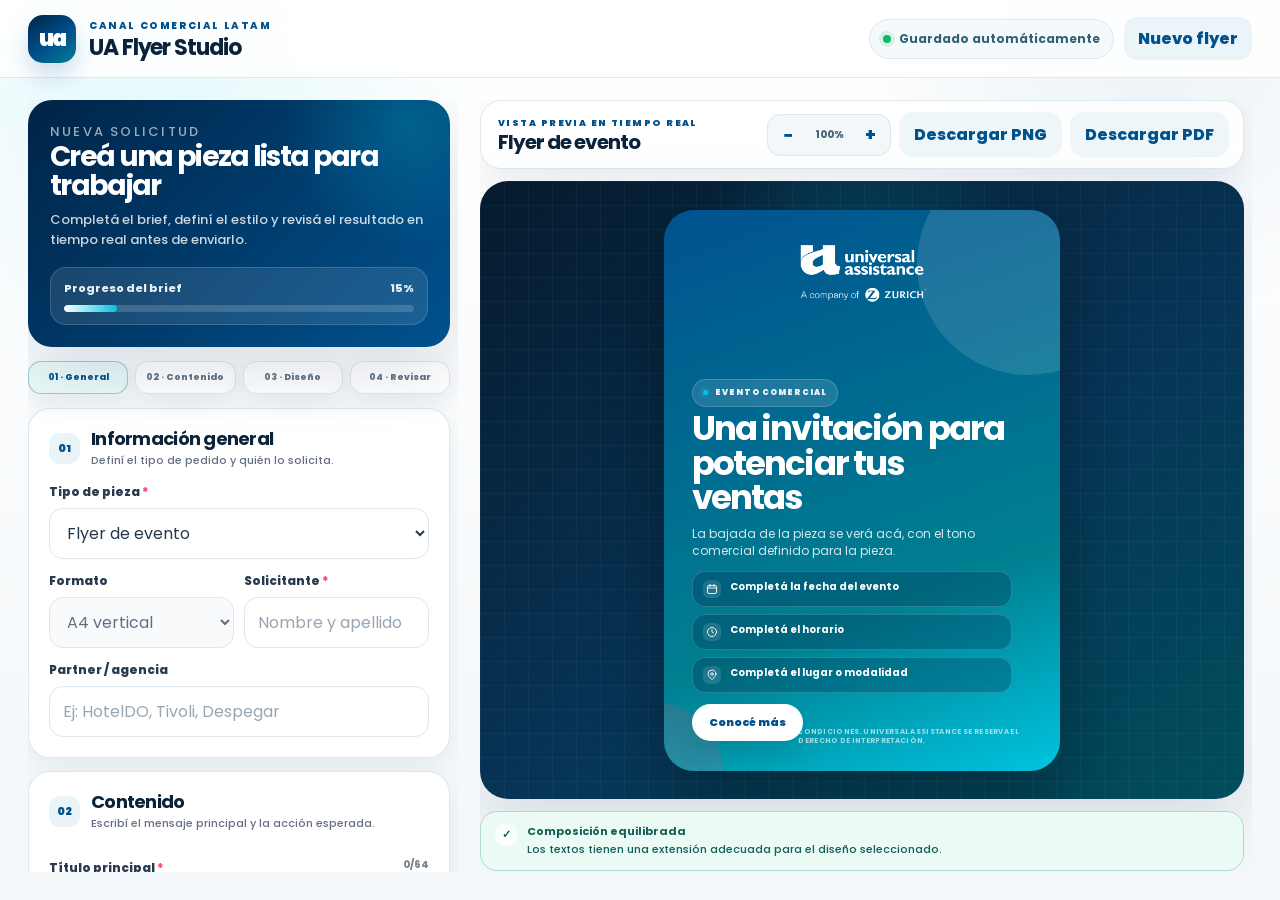
==== commit 62d93b10: "Update title to v6.1 and enhance styles" ====
--- a/index.html
+++ b/index.html
@@ -4,7 +4,7 @@
   <meta charset="UTF-8" />
   <meta name="viewport" content="width=device-width, initial-scale=1.0" />
   <meta name="theme-color" content="#002447" />
-  <title>UA Flyer Studio v6.0</title>
+  <title>UA Flyer Studio v6.1</title>
   <link rel="preconnect" href="https://fonts.googleapis.com">
   <link rel="preconnect" href="https://fonts.gstatic.com" crossorigin>
   <link href="https://fonts.googleapis.com/css2?family=Poppins:wght@400;500;600;700;800;900&display=swap" rel="stylesheet">
@@ -183,6 +183,12 @@
       transform:none;
     }
 
+    .secondary-btn:disabled{
+      cursor:wait;
+      opacity:.68;
+      transform:none;
+    }
+
     .workspace{
       flex:1;
       display:grid;
@@ -949,6 +955,12 @@
       backdrop-filter:blur(5px);
     }
 
+    .detail-row > span:last-child{
+      min-width:0;
+      overflow-wrap:anywhere;
+      word-break:break-word;
+    }
+
     .align-center .detail-row{
       justify-content:center;
       text-align:left;
@@ -1010,6 +1022,56 @@
       letter-spacing:.045em;
       z-index:4;
     }
+
+
+    .detail-icon svg{
+      width:12px;
+      height:12px;
+      display:block;
+      fill:none;
+      stroke:currentColor;
+      stroke-width:1.8;
+      stroke-linecap:round;
+      stroke-linejoin:round;
+    }
+
+    .content-health-card{
+      display:flex;
+      align-items:flex-start;
+      gap:10px;
+      margin-bottom:12px;
+      padding:12px 14px;
+      border-radius:17px;
+      border:1px solid #A7DCCE;
+      background:#ECFAF6;
+      color:#126056;
+      font-size:11px;
+      line-height:1.45;
+      font-weight:600;
+    }
+
+    .content-health-card.warning{
+      border-color:#F2D29F;
+      background:#FFF9ED;
+      color:#7A4C00;
+    }
+
+    .content-health-icon{
+      width:22px;
+      height:22px;
+      flex:0 0 auto;
+      border-radius:8px;
+      display:grid;
+      place-items:center;
+      background:rgba(255,255,255,.68);
+      font-weight:900;
+    }
+
+    .content-health-copy{display:grid;gap:2px}
+    .content-health-copy strong{font-size:11px}
+    .content-health-copy span{font-weight:500}
+
+    .preview-actions{flex-wrap:wrap;justify-content:flex-end}
 
     .validation-card{
       display:flex;
@@ -1377,6 +1439,14 @@
             <input id="showGuides" type="checkbox" />
             <span>Mostrar márgenes seguros en la vista previa</span>
           </label>
+
+          <div class="counter-row">
+            <label for="legalText">Texto legal</label>
+            <span class="counter" id="legalCount">0/320</span>
+          </div>
+          <textarea id="legalText" rows="3" maxlength="320">SUJETO A TÉRMINOS Y CONDICIONES. UNIVERSAL ASSISTANCE SE RESERVA EL DERECHO DE INTERPRETACIÓN.</textarea>
+          <p class="helper">Podés adaptar el legal a cada campaña. En la pieza se ajustará automáticamente hasta tres líneas.</p>
+
         </section>
 
         <section class="card hidden" id="qrSection">
@@ -1412,6 +1482,7 @@
               <button class="icon-btn" id="zoomInBtn" type="button" aria-label="Acercar">+</button>
             </div>
             <button class="secondary-btn" id="downloadPngBtn" type="button">Descargar PNG</button>
+            <button class="secondary-btn" id="downloadPdfBtn" type="button">Descargar PDF</button>
           </div>
         </div>
 
@@ -1436,8 +1507,17 @@
               </div>
 
               <img id="qrPreview" class="qr-preview hidden" alt="QR del CTA" />
-              <p class="legal">SUJETO A TÉRMINOS Y CONDICIONES. UNIVERSAL ASSISTANCE SE RESERVA EL DERECHO DE INTERPRETACIÓN.</p>
+              <p class="legal" id="legalPreview">SUJETO A TÉRMINOS Y CONDICIONES. UNIVERSAL ASSISTANCE SE RESERVA EL DERECHO DE INTERPRETACIÓN.</p>
             </div>
+          </div>
+        </div>
+
+
+        <div class="content-health-card" id="contentHealthCard">
+          <span class="content-health-icon" id="contentHealthIcon">✓</span>
+          <div class="content-health-copy">
+            <strong id="contentHealthTitle">Composición equilibrada</strong>
+            <span id="contentHealthText">Los textos tienen una extensión adecuada para el diseño seleccionado.</span>
           </div>
         </div>
 
@@ -1491,7 +1571,8 @@
       imagenFondo: document.getElementById("imagenFondo"),
       alignment: document.getElementById("alignment"),
       imageOpacity: document.getElementById("imageOpacity"),
-      showGuides: document.getElementById("showGuides")
+      showGuides: document.getElementById("showGuides"),
+      legalText: document.getElementById("legalText")
     };
 
     const preview = {
@@ -1504,7 +1585,8 @@
       subtitle: document.getElementById("subtitlePreview"),
       details: document.getElementById("detailsPreview"),
       cta: document.getElementById("ctaPreview"),
-      qr: document.getElementById("qrPreview")
+      qr: document.getElementById("qrPreview"),
+      legal: document.getElementById("legalPreview")
     };
 
     const typeLabels = {
@@ -1524,8 +1606,13 @@
     const resultBox = document.getElementById("resultBox");
     const tituloCount = document.getElementById("tituloCount");
     const bajadaCount = document.getElementById("bajadaCount");
+    const legalCount = document.getElementById("legalCount");
     const progressBar = document.getElementById("progressBar");
     const progressLabel = document.getElementById("progressLabel");
+    const contentHealthCard = document.getElementById("contentHealthCard");
+    const contentHealthIcon = document.getElementById("contentHealthIcon");
+    const contentHealthTitle = document.getElementById("contentHealthTitle");
+    const contentHealthText = document.getElementById("contentHealthText");
     const validationCard = document.getElementById("validationCard");
     const validationIcon = document.getElementById("validationIcon");
     const validationText = document.getElementById("validationText");
@@ -1575,29 +1662,44 @@
       const tipo = fields.tipo.value;
       if (tipo === "evento"){
         return [
-          {icon:"D",text:fields.fechaEvento.value || "Completá la fecha del evento"},
-          {icon:"H",text:fields.horaEvento.value || "Completá el horario"},
-          {icon:"L",text:fields.lugarEvento.value || "Completá el lugar o modalidad"}
+          {icon:"calendar",text:fields.fechaEvento.value || "Completá la fecha del evento"},
+          {icon:"clock",text:fields.horaEvento.value || "Completá el horario"},
+          {icon:"location",text:fields.lugarEvento.value || "Completá el lugar o modalidad"}
         ];
       }
       if (tipo === "producto"){
         return [
-          {icon:"P",text:fields.producto.value || "Producto a comunicar"},
-          {icon:"1",text:fields.beneficio1.value || "Beneficio principal"},
-          {icon:"2",text:fields.beneficio2.value || "Segundo beneficio"},
-          {icon:"3",text:fields.beneficio3.value || "Tercer beneficio"}
+          {icon:"product",text:fields.producto.value || "Producto a comunicar"},
+          {icon:"benefit",text:fields.beneficio1.value || "Beneficio principal"},
+          {icon:"benefit",text:fields.beneficio2.value || "Segundo beneficio"},
+          {icon:"benefit",text:fields.beneficio3.value || "Tercer beneficio"}
         ].filter(item => item.text);
       }
       if (tipo === "conmemorativo"){
         return [
-          {icon:"D",text:fields.dia.value || "Día o efeméride"},
-          {icon:"M",text:fields.motivo.value || "Motivo del mensaje"}
+          {icon:"celebration",text:fields.dia.value || "Día o efeméride"},
+          {icon:"message",text:fields.motivo.value || "Motivo del mensaje"}
         ];
       }
       return [
-        {icon:"P",text:fields.tipoOtro.value || "Tipo de pieza"},
-        {icon:"D",text:fields.detalleOtro.value || "Detalle del pedido"}
+        {icon:"piece",text:fields.tipoOtro.value || "Tipo de pieza"},
+        {icon:"detail",text:fields.detalleOtro.value || "Detalle del pedido"}
       ];
+    }
+
+    function detailIconSvg(type){
+      const icons = {
+        calendar:'<svg viewBox="0 0 24 24" aria-hidden="true"><rect x="3" y="5" width="18" height="16" rx="3"/><path d="M8 3v4M16 3v4M3 10h18"/></svg>',
+        clock:'<svg viewBox="0 0 24 24" aria-hidden="true"><circle cx="12" cy="12" r="9"/><path d="M12 7v5l3 2"/></svg>',
+        location:'<svg viewBox="0 0 24 24" aria-hidden="true"><path d="M20 10c0 5-8 11-8 11S4 15 4 10a8 8 0 1 1 16 0Z"/><circle cx="12" cy="10" r="2.5"/></svg>',
+        product:'<svg viewBox="0 0 24 24" aria-hidden="true"><rect x="4" y="6" width="16" height="14" rx="3"/><path d="M9 6V4h6v2M4 11h16"/></svg>',
+        benefit:'<svg viewBox="0 0 24 24" aria-hidden="true"><circle cx="12" cy="12" r="9"/><path d="m8 12 2.6 2.6L16.5 9"/></svg>',
+        celebration:'<svg viewBox="0 0 24 24" aria-hidden="true"><path d="m12 3 2.3 4.7 5.2.8-3.8 3.7.9 5.2L12 15l-4.6 2.4.9-5.2-3.8-3.7 5.2-.8L12 3Z"/></svg>',
+        message:'<svg viewBox="0 0 24 24" aria-hidden="true"><path d="M4 5h16v12H9l-5 4V5Z"/><path d="M8 9h8M8 13h5"/></svg>',
+        piece:'<svg viewBox="0 0 24 24" aria-hidden="true"><path d="M6 3h8l4 4v14H6V3Z"/><path d="M14 3v5h5M9 12h6M9 16h6"/></svg>',
+        detail:'<svg viewBox="0 0 24 24" aria-hidden="true"><circle cx="12" cy="12" r="9"/><path d="M12 11v6M12 7h.01"/></svg>'
+      };
+      return icons[type] || icons.detail;
     }
 
     function renderDetails(){
@@ -1607,7 +1709,7 @@
         row.className = "detail-row";
         const icon = document.createElement("span");
         icon.className = "detail-icon";
-        icon.textContent = item.icon;
+        icon.innerHTML = detailIconSvg(item.icon);
         const text = document.createElement("span");
         text.textContent = item.text;
         row.append(icon,text);
@@ -1632,6 +1734,36 @@
     function updateCounters(){
       setCounterState(tituloCount,fields.titulo.value.length,64,52);
       setCounterState(bajadaCount,fields.bajada.value.length,130,108);
+      setCounterState(legalCount,fields.legalText.value.length,320,240);
+    }
+
+    function updateContentHealth(){
+      const warnings = [];
+      const title = fields.titulo.value.trim();
+      const subtitle = fields.bajada.value.trim();
+      const legal = fields.legalText.value.trim();
+      const detailItems = getDetailItems().filter(item => item.text);
+
+      if (title.length > 52 || /\S{20,}/.test(title)){
+        warnings.push("El título es extenso y se reducirá automáticamente.");
+      }
+      if (subtitle.length > 108 || /\S{24,}/.test(subtitle)){
+        warnings.push("La bajada está cerca del máximo; revisá que siga siendo fácil de leer.");
+      }
+      if (detailItems.some(item => item.text.length > 58 || /\S{24,}/.test(item.text))){
+        warnings.push("Uno o más datos específicos se abreviarán con puntos suspensivos.");
+      }
+      if (legal.length > 220){
+        warnings.push("El legal ocupará hasta tres líneas y tendrá una tipografía más pequeña.");
+      }
+
+      const hasWarnings = warnings.length > 0;
+      contentHealthCard.classList.toggle("warning",hasWarnings);
+      contentHealthIcon.textContent = hasWarnings ? "!" : "✓";
+      contentHealthTitle.textContent = hasWarnings ? "Revisá la legibilidad" : "Composición equilibrada";
+      contentHealthText.textContent = hasWarnings
+        ? warnings.join(" ")
+        : "Los textos tienen una extensión adecuada para el diseño seleccionado.";
     }
 
     function applyPartnerLogoMode(){
@@ -1712,6 +1844,7 @@
       preview.category.textContent = categoryLabels[tipo] || "Comunicación comercial";
       preview.title.textContent = titulo;
       preview.subtitle.textContent = bajada;
+      preview.legal.textContent = fields.legalText.value.trim() || "SUJETO A TÉRMINOS Y CONDICIONES.";
       renderDetails();
       preview.cta.textContent = cta;
       preview.cta.classList.toggle("hidden-cta",!cta);
@@ -1734,6 +1867,7 @@
       }
 
       updateProgress();
+      updateContentHealth();
       validateForm(false);
       scheduleSave();
     }
@@ -1845,6 +1979,7 @@
         qrLink:normalizeUrl(fields.qrLink.value),
         agregarQr:fields.usarQr.checked && fields.ctaTipo.value === "Sin CTA",
         objetivo:fields.objetivo.value.trim(),
+        legal:fields.legalText.value.trim(),
         datosEspecificos:getDetailItems().map(item => item.text),
         estilo:selectedTemplate(),
         alineacion:fields.alignment.value,
@@ -1892,6 +2027,7 @@
       fields.partnerLogoMode.value = "claro";
       fields.alignment.value = "left";
       fields.imageOpacity.value = "22";
+      fields.legalText.value = "SUJETO A TÉRMINOS Y CONDICIONES. UNIVERSAL ASSISTANCE SE RESERVA EL DERECHO DE INTERPRETACIÓN.";
 
       preview.partnerLogo.classList.add("hidden");
       preview.partnerLogo.removeAttribute("src");
@@ -1956,37 +2092,174 @@
       ctx.drawImage(img,x+(w-nw)/2,y+(h-nh)/2,nw,nh);
     }
 
-    function wrapLines(ctx,text,maxWidth){
-      const words = String(text || "").split(/\s+/).filter(Boolean);
-      const lines = [];
-      let line = "";
-      words.forEach(word => {
-        const test = line ? `${line} ${word}` : word;
-        if (ctx.measureText(test).width > maxWidth && line){
-          lines.push(line);
-          line = word;
+    function splitTokenToFit(ctx,token,maxWidth){
+      const chunks = [];
+      let chunk = "";
+
+      Array.from(String(token || "")).forEach(character => {
+        const test = `${chunk}${character}`;
+        if (chunk && ctx.measureText(test).width > maxWidth){
+          chunks.push(chunk);
+          chunk = character;
         }else{
-          line = test;
+          chunk = test;
         }
       });
-      if (line) lines.push(line);
+
+      if (chunk) chunks.push(chunk);
+      return chunks;
+    }
+
+    function wrapLines(ctx,text,maxWidth){
+      const paragraphs = String(text || "").replace(/\r/g,"").split("\n");
+      const lines = [];
+
+      paragraphs.forEach((paragraph,paragraphIndex) => {
+        const words = paragraph.trim().split(/\s+/).filter(Boolean);
+        let line = "";
+
+        if (!words.length){
+          if (paragraphIndex < paragraphs.length-1) lines.push("");
+          return;
+        }
+
+        words.forEach(word => {
+          const parts = ctx.measureText(word).width > maxWidth
+            ? splitTokenToFit(ctx,word,maxWidth)
+            : [word];
+
+          parts.forEach((part,partIndex) => {
+            const separator = line && partIndex === 0 ? " " : "";
+            const test = `${line}${separator}${part}`;
+
+            if (line && ctx.measureText(test).width > maxWidth){
+              lines.push(line);
+              line = part;
+            }else{
+              line = test;
+            }
+          });
+        });
+
+        if (line) lines.push(line);
+      });
+
       return lines;
     }
 
+    function truncateToWidth(ctx,text,maxWidth){
+      const ellipsis = "…";
+      const characters = Array.from(String(text || ""));
+      if (ctx.measureText(characters.join("")).width <= maxWidth) return characters.join("");
+
+      while (characters.length && ctx.measureText(`${characters.join("")}${ellipsis}`).width > maxWidth){
+        characters.pop();
+      }
+      return `${characters.join("").trimEnd()}${ellipsis}`;
+    }
+
+    function wrappedLinesForDrawing(ctx,text,maxWidth,maxLines){
+      const allLines = wrapLines(ctx,text,maxWidth);
+      const lines = allLines.slice(0,maxLines);
+
+      if (allLines.length > maxLines && lines.length){
+        lines[lines.length-1] = truncateToWidth(ctx,`${lines[lines.length-1]}…`,maxWidth);
+      }
+      return lines;
+    }
+
+    function fitTextSize(ctx,text,maxWidth,maxLines,startSize,minSize,fontWeight){
+      let size = startSize;
+      while (size > minSize){
+        ctx.font = `${fontWeight} ${size}px Poppins, Arial`;
+        if (wrapLines(ctx,text,maxWidth).length <= maxLines) break;
+        size -= 1;
+      }
+      return size;
+    }
+
     function drawWrappedText(ctx,text,x,y,maxWidth,lineHeight,maxLines,align="left"){
-      const lines = wrapLines(ctx,text,maxWidth).slice(0,maxLines);
+      const lines = wrappedLinesForDrawing(ctx,text,maxWidth,maxLines);
       ctx.textAlign = align;
       lines.forEach((line,index) => ctx.fillText(line,x,y+index*lineHeight));
       return y + lines.length*lineHeight;
     }
 
-    async function downloadPng(){
-      const width = 1080;
-      const height = 1530;
-      const canvas = document.createElement("canvas");
-      canvas.width = width;
-      canvas.height = height;
-      const ctx = canvas.getContext("2d");
+
+    function drawDetailIcon(ctx,type,cx,cy,size=22){
+      ctx.save();
+      ctx.translate(cx,cy);
+      ctx.strokeStyle = "#FFFFFF";
+      ctx.fillStyle = "#FFFFFF";
+      ctx.lineWidth = Math.max(2,size*.09);
+      ctx.lineCap = "round";
+      ctx.lineJoin = "round";
+      const r = size*.38;
+
+      if (type === "calendar"){
+        roundRect(ctx,-r,-r*.72,r*2,r*1.55,r*.22);
+        ctx.stroke();
+        ctx.beginPath(); ctx.moveTo(-r,-r*.22); ctx.lineTo(r,-r*.22); ctx.stroke();
+        ctx.beginPath(); ctx.moveTo(-r*.45,-r); ctx.lineTo(-r*.45,-r*.55); ctx.moveTo(r*.45,-r); ctx.lineTo(r*.45,-r*.55); ctx.stroke();
+      }else if (type === "clock"){
+        ctx.beginPath(); ctx.arc(0,0,r,0,Math.PI*2); ctx.stroke();
+        ctx.beginPath(); ctx.moveTo(0,0); ctx.lineTo(0,-r*.55); ctx.moveTo(0,0); ctx.lineTo(r*.42,r*.20); ctx.stroke();
+      }else if (type === "location"){
+        ctx.beginPath();
+        ctx.moveTo(0,r);
+        ctx.bezierCurveTo(-r*.9,r*.05,-r*.8,-r*.9,0,-r);
+        ctx.bezierCurveTo(r*.8,-r*.9,r*.9,r*.05,0,r);
+        ctx.stroke();
+        ctx.beginPath(); ctx.arc(0,-r*.25,r*.24,0,Math.PI*2); ctx.stroke();
+      }else if (type === "product"){
+        roundRect(ctx,-r,-r*.55,r*2,r*1.25,r*.20); ctx.stroke();
+        ctx.beginPath(); ctx.moveTo(-r*.35,-r*.55); ctx.lineTo(-r*.35,-r*.85); ctx.lineTo(r*.35,-r*.85); ctx.lineTo(r*.35,-r*.55); ctx.stroke();
+        ctx.beginPath(); ctx.moveTo(-r,-r*.05); ctx.lineTo(r,-r*.05); ctx.stroke();
+      }else if (type === "benefit"){
+        ctx.beginPath(); ctx.arc(0,0,r,0,Math.PI*2); ctx.stroke();
+        ctx.beginPath(); ctx.moveTo(-r*.45,0); ctx.lineTo(-r*.12,r*.34); ctx.lineTo(r*.50,-r*.40); ctx.stroke();
+      }else if (type === "celebration"){
+        const points=[];
+        for(let i=0;i<10;i++){
+          const radius=i%2===0?r:r*.44;
+          const angle=-Math.PI/2+i*Math.PI/5;
+          points.push([Math.cos(angle)*radius,Math.sin(angle)*radius]);
+        }
+        ctx.beginPath(); ctx.moveTo(...points[0]); points.slice(1).forEach(point=>ctx.lineTo(...point)); ctx.closePath(); ctx.stroke();
+      }else if (type === "message"){
+        roundRect(ctx,-r,-r*.65,r*2,r*1.25,r*.18); ctx.stroke();
+        ctx.beginPath(); ctx.moveTo(-r*.35,r*.60); ctx.lineTo(-r*.70,r); ctx.lineTo(-r*.62,r*.52); ctx.stroke();
+        ctx.beginPath(); ctx.moveTo(-r*.45,-r*.18); ctx.lineTo(r*.45,-r*.18); ctx.moveTo(-r*.45,r*.18); ctx.lineTo(r*.15,r*.18); ctx.stroke();
+      }else if (type === "piece"){
+        ctx.beginPath(); ctx.moveTo(-r*.65,-r); ctx.lineTo(r*.20,-r); ctx.lineTo(r*.65,-r*.55); ctx.lineTo(r*.65,r); ctx.lineTo(-r*.65,r); ctx.closePath(); ctx.stroke();
+        ctx.beginPath(); ctx.moveTo(r*.20,-r); ctx.lineTo(r*.20,-r*.55); ctx.lineTo(r*.65,-r*.55); ctx.stroke();
+        ctx.beginPath(); ctx.moveTo(-r*.35,0); ctx.lineTo(r*.35,0); ctx.moveTo(-r*.35,r*.35); ctx.lineTo(r*.35,r*.35); ctx.stroke();
+      }else{
+        ctx.beginPath(); ctx.arc(0,0,r,0,Math.PI*2); ctx.stroke();
+        ctx.beginPath(); ctx.moveTo(0,-r*.10); ctx.lineTo(0,r*.55); ctx.stroke();
+        ctx.beginPath(); ctx.arc(0,-r*.50,ctx.lineWidth*.35,0,Math.PI*2); ctx.fill();
+      }
+      ctx.restore();
+    }
+
+    function safeFileName(value){
+      return String(value || "flyer")
+        .normalize("NFD")
+        .replace(/[\u0300-\u036f]/g,"")
+        .replace(/[^a-zA-Z0-9]+/g,"_")
+        .replace(/^_+|_+$/g,"")
+        .slice(0,48) || "flyer";
+    }
+
+    async function renderFlyerCanvas(){
+      if (document.fonts?.ready) await document.fonts.ready;
+
+        const width = 1080;
+        const height = 1530;
+        const canvas = document.createElement("canvas");
+        canvas.width = width;
+        canvas.height = height;
+        const ctx = canvas.getContext("2d");
 
       const template = selectedTemplate();
       const gradient = ctx.createLinearGradient(0,0,width,height);
@@ -2085,16 +2358,19 @@
       const isXLong = title.length > 56 || /\S{18,}/.test(title);
       const isLong = title.length > 44;
       let y = height*.40;
-      const titleSize = isXLong ? 66 : isLong ? 76 : 90;
+      const preferredTitleSize = isXLong ? 66 : isLong ? 76 : 90;
+      const titleMaxLines = isXLong ? 7 : isLong ? 6 : 5;
+      const titleSize = fitTextSize(ctx,title,maxTextWidth,titleMaxLines,preferredTitleSize,56,"900");
 
       ctx.fillStyle = "#fff";
       ctx.font = `900 ${titleSize}px Poppins, Arial`;
-      y = drawWrappedText(ctx,title,contentX,y,maxTextWidth,titleSize*1.04,isXLong?7:isLong?6:5,align);
+      y = drawWrappedText(ctx,title,contentX,y,maxTextWidth,titleSize*1.04,titleMaxLines,align);
 
       const subtitle = fields.bajada.value.trim() || "La bajada de la pieza se verá acá, con el tono comercial definido para la pieza.";
+      const subtitleSize = fitTextSize(ctx,subtitle,maxTextWidth,3,31,23,"500");
       ctx.fillStyle = "rgba(255,255,255,.84)";
-      ctx.font = "500 31px Poppins, Arial";
-      y = drawWrappedText(ctx,subtitle,contentX,y+35,maxTextWidth,44,3,align);
+      ctx.font = `500 ${subtitleSize}px Poppins, Arial`;
+      y = drawWrappedText(ctx,subtitle,contentX,y+35,maxTextWidth,subtitleSize*1.42,3,align);
 
       const detailItems = getDetailItems().slice(0,4);
       const detailWidth = getQrUrl() ? width*.60 : width*.86;
@@ -2113,14 +2389,14 @@
         roundRect(ctx,detailX+15,y+13,38,38,10);
         ctx.fill();
 
+        drawDetailIcon(ctx,item.icon,detailX+34,y+32,22);
+
         ctx.fillStyle = "#fff";
-        ctx.font = "900 18px Poppins, Arial";
-        ctx.textAlign = "center";
-        ctx.fillText(item.icon,detailX+34,y+39);
-
         ctx.font = "700 24px Poppins, Arial";
         ctx.textAlign = "left";
-        ctx.fillText(String(item.text).slice(0,58),detailX+69,y+39);
+        const detailTextWidth = detailWidth-92;
+        const detailText = wrappedLinesForDrawing(ctx,String(item.text),detailTextWidth,1)[0] || "";
+        ctx.fillText(detailText,detailX+69,y+39);
         y += rowH+12;
       });
 
@@ -2134,9 +2410,14 @@
         roundRect(ctx,ctaX,ctaY,ctaW,ctaH,37);
         ctx.fill();
         ctx.fillStyle = "#00528F";
-        ctx.font = "900 28px Poppins, Arial";
+        let ctaFontSize = 28;
+        ctx.font = `900 ${ctaFontSize}px Poppins, Arial`;
+        while (ctaFontSize > 20 && ctx.measureText(ctaText).width > ctaW-70){
+          ctaFontSize -= 1;
+          ctx.font = `900 ${ctaFontSize}px Poppins, Arial`;
+        }
         ctx.textAlign = "center";
-        ctx.fillText(ctaText,ctaX+ctaW/2,ctaY+47);
+        ctx.fillText(truncateToWidth(ctx,ctaText,ctaW-60),ctaX+ctaW/2,ctaY+47);
       }
 
       const qrUrl = getQrUrl();
@@ -2153,20 +2434,125 @@
         }catch(error){}
       }
 
+      const legalText = fields.legalText.value.trim() || "SUJETO A TÉRMINOS Y CONDICIONES.";
+      const legalSize = fitTextSize(ctx,legalText,width*.84,3,17,12,"700");
       ctx.fillStyle = "rgba(255,255,255,.62)";
-      ctx.font = "700 17px Poppins, Arial";
-      ctx.textAlign = "center";
-      ctx.fillText("SUJETO A TÉRMINOS Y CONDICIONES. UNIVERSAL ASSISTANCE SE RESERVA EL DERECHO DE INTERPRETACIÓN.",width/2,height*.952);
-
-      const link = document.createElement("a");
-      link.download = `UA_Flyer_${Date.now()}.png`;
-      link.href = canvas.toDataURL("image/png");
-      link.click();
+      ctx.font = `700 ${legalSize}px Poppins, Arial`;
+      drawWrappedText(
+        ctx,
+        legalText,
+        width/2,
+        height*.925,
+        width*.84,
+        legalSize*1.35,
+        3,
+        "center"
+      );
+
+      return canvas;
+    }
+
+    async function runExport(button,loadingText,errorMessage,task){
+      if (button.disabled) return;
+      const originalText = button.textContent;
+      button.disabled = true;
+      button.textContent = loadingText;
+      try{
+        await task();
+      }catch(error){
+        console.error(errorMessage,error);
+        window.alert(errorMessage);
+      }finally{
+        button.disabled = false;
+        button.textContent = originalText;
+      }
+    }
+
+    async function downloadPng(){
+      const button = document.getElementById("downloadPngBtn");
+      await runExport(button,"Generando PNG...","No se pudo generar el PNG. Revisá las imágenes cargadas e intentá nuevamente.",async () => {
+        const canvas = await renderFlyerCanvas();
+        const title = fields.titulo.value.trim() || adaptDefaultTitle();
+        const link = document.createElement("a");
+        link.download = `UA_${safeFileName(title)}_${new Date().toISOString().slice(0,10)}.png`;
+        link.href = canvas.toDataURL("image/png");
+        link.click();
+      });
+    }
+
+    function createPdfBlobFromCanvas(canvas){
+      const base64 = canvas.toDataURL("image/jpeg",.95).split(",")[1];
+      const binary = atob(base64);
+      const jpegBytes = new Uint8Array(binary.length);
+      for (let index=0;index<binary.length;index++) jpegBytes[index] = binary.charCodeAt(index);
+
+      const encoder = new TextEncoder();
+      const chunks = [];
+      const offsets = Array(6).fill(0);
+      let byteLength = 0;
+      const addText = text => {
+        const bytes = encoder.encode(text);
+        chunks.push(bytes);
+        byteLength += bytes.length;
+      };
+      const addBytes = bytes => {
+        chunks.push(bytes);
+        byteLength += bytes.length;
+      };
+      const startObject = number => {
+        offsets[number] = byteLength;
+        addText(`${number} 0 obj\n`);
+      };
+
+      addText("%PDF-1.4\n%UA-FLYER\n");
+
+      startObject(1);
+      addText("<< /Type /Catalog /Pages 2 0 R >>\nendobj\n");
+
+      startObject(2);
+      addText("<< /Type /Pages /Kids [3 0 R] /Count 1 >>\nendobj\n");
+
+      startObject(3);
+      addText("<< /Type /Page /Parent 2 0 R /MediaBox [0 0 595.28 841.89] /Resources << /XObject << /Im0 4 0 R >> >> /Contents 5 0 R >>\nendobj\n");
+
+      startObject(4);
+      addText(`<< /Type /XObject /Subtype /Image /Width ${canvas.width} /Height ${canvas.height} /ColorSpace /DeviceRGB /BitsPerComponent 8 /Filter /DCTDecode /Length ${jpegBytes.length} >>\nstream\n`);
+      addBytes(jpegBytes);
+      addText("\nendstream\nendobj\n");
+
+      const contentStream = "q\n595.28 0 0 841.89 0 0 cm\n/Im0 Do\nQ\n";
+      startObject(5);
+      addText(`<< /Length ${encoder.encode(contentStream).length} >>\nstream\n${contentStream}endstream\nendobj\n`);
+
+      const xrefOffset = byteLength;
+      addText("xref\n0 6\n0000000000 65535 f \n");
+      for (let number=1;number<=5;number++){
+        addText(`${String(offsets[number]).padStart(10,"0")} 00000 n \n`);
+      }
+      addText(`trailer\n<< /Size 6 /Root 1 0 R >>\nstartxref\n${xrefOffset}\n%%EOF`);
+
+      return new Blob(chunks,{type:"application/pdf"});
+    }
+
+    async function downloadPdf(){
+      const button = document.getElementById("downloadPdfBtn");
+      await runExport(button,"Generando PDF...","No se pudo generar el PDF. Revisá las imágenes cargadas e intentá nuevamente.",async () => {
+        const canvas = await renderFlyerCanvas();
+        const title = fields.titulo.value.trim() || adaptDefaultTitle();
+        const blob = createPdfBlobFromCanvas(canvas);
+        const url = URL.createObjectURL(blob);
+        const link = document.createElement("a");
+        link.download = `UA_${safeFileName(title)}_${new Date().toISOString().slice(0,10)}.pdf`;
+        link.href = url;
+        link.click();
+        setTimeout(() => URL.revokeObjectURL(url),1500);
+      });
     }
 
     document.getElementById("sendBtn").addEventListener("click",simulateSend);
     document.getElementById("clearBtn").addEventListener("click",clearForm);
     document.getElementById("downloadPngBtn").addEventListener("click",downloadPng);
+    document.getElementById("downloadPdfBtn").addEventListener("click",downloadPdf);
     preview.cta.addEventListener("click",openCta);
 
     restoreDraft();
